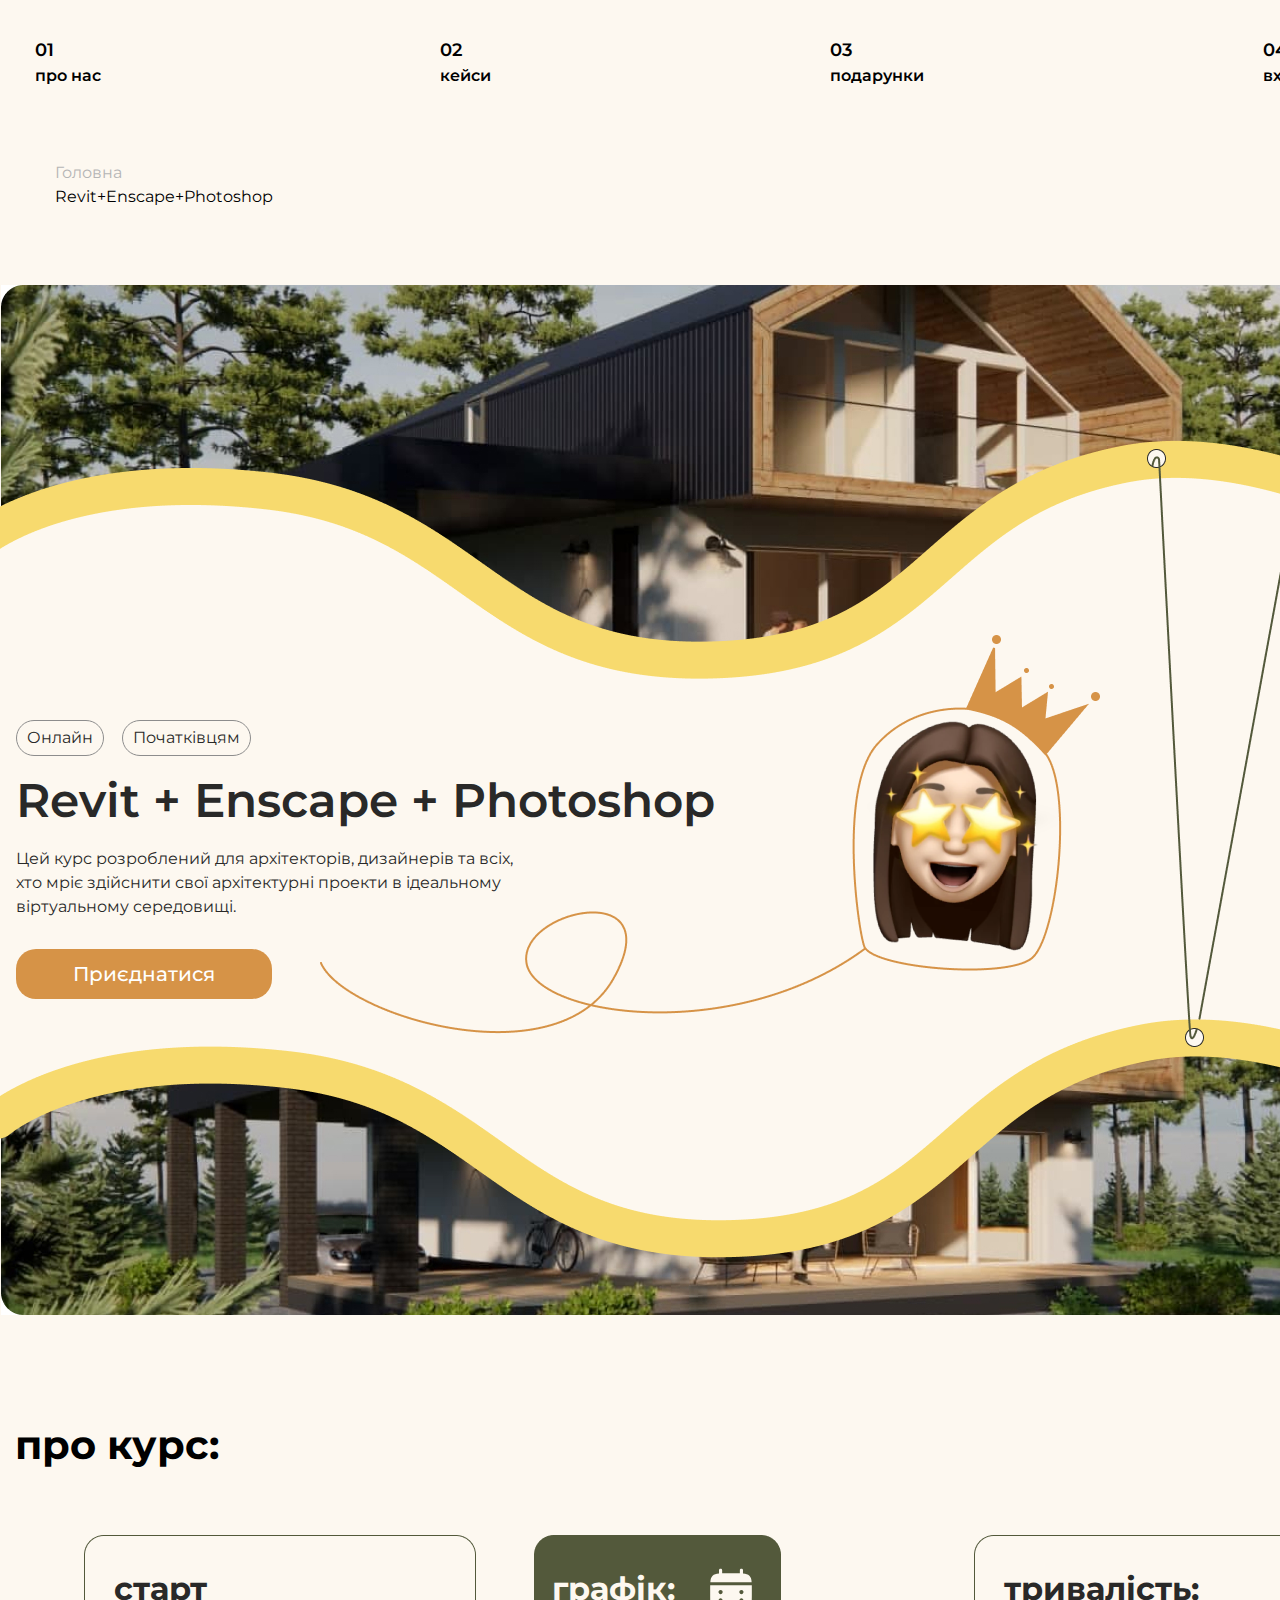
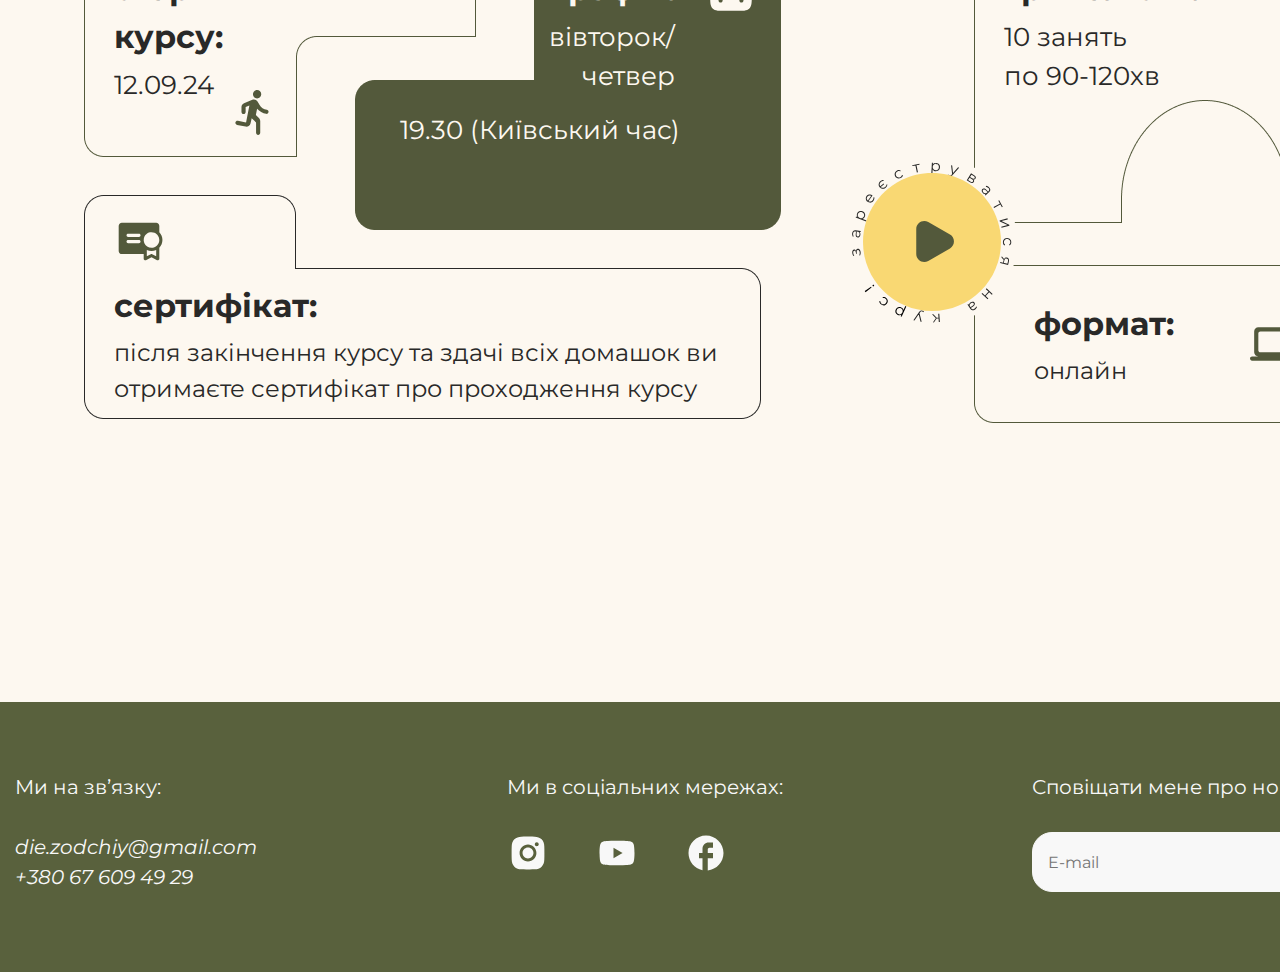
==== rep.html @ 43f8e80e "rep-about done" ====
<!DOCTYPE html>
<html lang="en">
  <head>
    <meta charset="UTF-8" />
    <meta name="viewport" content="width=device-width, initial-scale=1.0" />
    <title>Revit+Enscape+Photoshopitle</title>
    <link
      href="https://cdn.jsdelivr.net/npm/bootstrap@5.3.2/dist/css/bootstrap.min.css"
      rel="stylesheet"
      integrity="sha384-T3c6CoIi6uLrA9TneNEoa7RxnatzjcDSCmG1MXxSR1GAsXEV/Dwwykc2MPK8M2HN"
      crossorigin="anonymous"
    />
    <link
      rel="stylesheet"
      href="https://cdnjs.cloudflare.com/ajax/libs/modern-normalize/2.0.0/modern-normalize.min.css"
    />
    <link
      href="https://fonts.googleapis.com/css2?family=Montserrat:wght@400;500;600;700&display=swap"
      rel="stylesheet"
    />
    <link rel="stylesheet" href="./css/main.min.css" />
  </head>
  <body>
    <header>
      <div class="container">
        <nav class="nav">
          <ul class="menu-list">
            <li class="menu-item">
              <p class="menu-text">01</p>
              <a class="menu-link" href="#">про нас</a>
            </li>
            <li class="menu-item">
              <p class="menu-text">02</p>
              <a class="menu-link" href="#">кейси</a>
            </li>
            <li class="menu-item">
              <p class="menu-text">03</p>
              <a class="menu-link" href="#">подарунки</a>
            </li>
            <li class="menu-item">
              <p class="menu-text">04</p>
              <div class="auth-wrap">
                <a class="auth-link" href="#">вхід</a>
                <div class="line"></div>
                <a class="auth-link" href="#">реєстрація</a>
              </div>
            </li>
          </ul>
        </nav>
      </div>
    </header>
    <main>
      <section class="rep-breadcrumb">
        <div class="container">
          <!-- <nav aria-label="breadcrumb">
          <ol class="breadcrumb">
            <li class="breadcrumb-item active" aria-current="page">Home</li>
          </ol>
        </nav> -->

          <nav aria-label="breadcrumb">
            <ol class="breadcrumb">
              <li class="breadcrumb-item">
                <a class="breadcrumb-link" href="index.html">Головна</a>
              </li>
              <li class="breadcrumb-item active" aria-current="page">
                Revit+Enscape+Photoshop
              </li>
            </ol>
          </nav>

          <!-- <nav aria-label="breadcrumb">
          <ol class="breadcrumb">
            <li class="breadcrumb-item"><a href="#">Home</a></li>
            <li class="breadcrumb-item"><a href="#">Library</a></li>
            <li class="breadcrumb-item active" aria-current="page">Data</li>
          </ol>
        </nav> -->
        </div>
      </section>
      <section class="rep-hero">
        <div class="container">
          <div class="rep-hero-forwhom">
            <p class="rep-forwhom-spec">Онлайн</p>
            <p class="rep-forwhom-spec">Початківцям</p>
          </div>
          <h1 class="rep-title">Revit + Enscape + Photoshop</h1>
          <p class="rep-course-desc">
            Цей курс розроблений для архітекторів, дизайнерів та всіх, хто мріє
            здійснити свої архітектурні проекти в ідеальному віртуальному
            середовищі.
          </p>
          <a href="rep.html" class="rep-course-link">Приєднатися</a>
        </div>
      </section>
      <section class="rep-about">
        <div class="container rep-position">
          <h2 class="rep-about-title">про курс:</h2>
          <ul class="course-desc-list">
            <li class="course-desc-item">
              <div class="start-item-wrap">
                <h3 class="desc-item-title">старт курсу:</h3>
                <time class="desc-item-time" datetime="2024-09-12T00:00"
                  >12.09.24</time
                >
              </div>
              <svg class="start-item-icon" width="50" height="50">
                <use xlink:href="./sprite/sprite-rep.svg#icon-runman"></use>
              </svg>
            </li>
            <li class="course-desc-item">
              <div class="schedule-item-wrap">
                <h3 class="schedule-item-title">графік:</h3>
                <p class="schedule-item-text">вівторок/<br />четвер</p>
                <time class="schedule-item-time" datetime="2024-09-12T19:00"
                  >19.30 (Київський час)</time
                >
              </div>
              <svg class="schedule-item-icon" width="50" height="50">
                <use xlink:href="./sprite/sprite-rep.svg#icon-calendar"></use>
              </svg>
            </li>
            <li class="course-desc-item">
              <div class="duration-item-wrap">
                <h3 class="desc-item-title">тривалість:</h3>
                <p class="duration-item-text">10 занять <br />по 90-120хв</p>
              </div>
              <svg class="duration-item-icon" width="50" height="50">
                <use
                  xlink:href="./sprite/sprite-rep.svg#icon-alarm-clock"
                ></use>
              </svg>
            </li>
            <li class="course-desc-item">
              <svg class="certificate-item-icon" width="50" height="50">
                <use
                  xlink:href="./sprite/sprite-rep.svg#icon-certificate"
                ></use>
              </svg>
              <h3 class="certificate-item-title">сертифікат:</h3>
              <p class="certificate-item-text">
                після закінчення курсу та здачі всіх домашок ви отримаєте
                сертифікат про проходження курсу
              </p>
            </li>
            <li class="course-desc-item">
              <div class="format-item-wrap">
                <h3 class="format-item-title">формат:</h3>
                <p class="format-item-text">онлайн</p>
              </div>

              <svg  class="format-item-icon" width="50" height="50">
                <use xlink:href="./sprite/sprite-rep.svg#icon-laptop"></use>
              </svg>
            </li>
          </ul>
          <a class='rep-btn' href="#">
            <svg width="215" height="215">
              <use
                xlink:href="./sprite/sprite-rep.svg#icon-registration-button"
              ></use>
            </svg>
          </a>
        </div>
      </section>
      <section></section>
      <section></section>
      <section></section>
      <section></section>
    </main>
    <footer class="footer">
      <div class="container footer-position">
        <div class="contacts">
          <h2 class="footer-text">Ми на звʼязку:</h2>
          <address>
            <ul class="contacts-list">
              <li class="contacts-item">
                <a class="contacts-link" href="mailto:die.zodchiy@gmail.com"
                  >die.zodchiy@gmail.com</a
                >
              </li>
              <li class="contacts-item">
                <a class="contacts-link" href="tel:+380676094929"
                  >+380 67 609 49 29</a
                >
              </li>
            </ul>
          </address>
        </div>
        <div class="socials">
          <h2 class="footer-text">Ми в соціальних мережах:</h2>
          <ul class="socials-list">
            <li class="socials-item">
              <a href="#" class="socials-link">
                <svg width="42" height="42">
                  <use
                    xlink:href="./sprite/symbol-defs-two.svg#icon-instagram"
                  ></use>
                </svg>
              </a>
            </li>
            <li class="socials-item">
              <a
                href="https://www.youtube.com/@die.zodchiy"
                class="socials-link"
                target="_blank"
              >
                <svg width="42" height="42">
                  <use
                    xlink:href="./sprite/symbol-defs-two.svg#icon-youtube"
                  ></use>
                </svg>
              </a>
            </li>
            <li>
              <a href="#" class="socials-link">
                <svg width="42" height="42">
                  <use
                    xlink:href="./sprite/symbol-defs-two.svg#icon-facebook"
                  ></use>
                </svg>
              </a>
            </li>
          </ul>
        </div>
        <div class="notifications">
          <h2 class="footer-text">Сповіщати мене про новини школи:</h2>
          <input
            class="notification-input"
            type="email"
            name=""
            value=""
            placeholder="E-mail"
          />
        </div>
      </div>
    </footer>
    <script
      src="https://cdn.jsdelivr.net/npm/bootstrap@5.3.2/dist/js/bootstrap.bundle.min.js"
      integrity="sha384-C6RzsynM9kWDrMNeT87bh95OGNyZPhcTNXj1NW7RuBCsyN/o0jlpcV8Qyq46cDfL"
      crossorigin="anonymous"
    ></script>
  </body>
</html>
---- css/main.min.css ----
.container{width:1440px;margin-left:auto;margin-right:auto;padding-left:15px;padding-right:15px}.hero-container{position:relative}*{box-sizing:border-box}h1,h2,h3,h4,h5,h6,p,ul{margin:0;padding:0}li{list-style:none}a{text-decoration:none}body{background-color:#fdf8f0}@font-face{font-family:"Avenir-Next-Condensed";font-style:normal;font-weight:400;font-display:swap;src:url("../../fonts/Avenir-Next-Condensed.ttf") format("ttf")}@font-face{font-family:"Avenir-Next-Condensed-Bold";font-style:normal;font-weight:700;font-display:swap;src:url("../../fonts/avenir-next-condensed-bold.ttf") format("ttf")}body{font-family:"Montserrat";font-style:normal;font-weight:600;line-height:1.5}.section-title{color:#292928;font-size:40px}section:not(:first-child){padding-bottom:100px}section:last-child{padding-bottom:145px}.hero-content .content-info .getToKnow-box .getToKnow-link,.hero-content .content-info .info-list .list-item{display:flex;align-items:center;justify-content:center}.nav{padding-top:30px}.nav .menu-list{display:flex;align-items:center;justify-content:space-between;width:100%}.nav .menu-list .menu-item{text-align:left;padding:7px 20px}.nav .menu-list .menu-item:hover{border-radius:20px;outline:3px solid #d69347;cursor:pointer}.nav .menu-list .menu-item .menu-text,.nav .menu-list .menu-item .menu-link{color:#000;font-size:18px;line-height:1.5}.nav .menu-list .menu-item .menu-link{font-size:16px}.nav .menu-list .menu-item .auth-wrap{display:flex;align-items:center;justify-content:center;justify-content:space-between}.nav .menu-list .menu-item .auth-wrap .auth-link{color:#000;font-size:16px;line-height:1.5}.nav .menu-list .menu-item .auth-wrap .line::before{content:"";display:block;width:3px;height:16px;margin-left:5px;margin-right:5px;background-color:#000}.numbers-hr{margin-top:50px;margin-left:15px;color:#292928;font-size:11px;font-weight:400;line-height:1.5}.line-hr{background-image:url("../../images/line-hr.png");background-repeat:no-repeat;background-size:cover;height:10px}.line-vr{position:absolute;top:-25px;right:65px;background-image:url("../../images/line-vr.png");background-position:center;background-repeat:no-repeat;background-size:contain;height:620px;width:10px}.line-vr-index{position:absolute;right:45px;top:560px;color:#292928;writing-mode:vertical-lr;font-size:11px;font-weight:400;line-height:1.5}.cursor-icon{position:absolute;right:26px;top:35px}.hero-content{margin-top:20px;margin-right:50px}.hero-content .content-info{display:flex;position:relative}.hero-content .content-info .heading{color:#53593b;font-size:250px;font-weight:700;line-height:.98;text-transform:uppercase}.hero-content .content-info .info-list{position:absolute;top:23px;left:491px}.hero-content .content-info .info-list .list-item{padding:7px 30px;border-radius:20px;border:1px solid #d69347;color:#292928;font-size:20px;line-height:1.5}.hero-content .content-info .info-list .list-item:first-child{width:110px}.hero-content .content-info .info-list .list-item:nth-child(2){width:145px}.hero-content .content-info .info-list .list-item:nth-child(3){width:170px}.hero-content .content-info .info-list .list-item:last-child{width:190px}.hero-content .content-info .info-list .list-item+.list-item{margin-top:10px}.hero-content .content-info .petals{right:489px;position:absolute}.hero-content .content-info .petals .petal-small{position:absolute;top:48px;left:12px}.hero-content .content-info .petals .petal-medium{position:absolute;top:18px;left:9px}.hero-content .content-info .petals .petal-large{position:absolute;top:-4px;left:32px}.hero-content .content-info .getToKnow-box{position:absolute;right:0}.hero-content .content-info .getToKnow-box .stain-medium{position:absolute;z-index:-1;top:22px;right:231px}.hero-content .content-info .getToKnow-box .girls{display:flex}.hero-content .content-info .getToKnow-box .girls .nadya-hero .nadya-hero-img{margin-left:auto}.hero-content .content-info .getToKnow-box .girls .nadya-hero .link-linkedin-nadya{position:absolute;left:85px;top:9px}.hero-content .content-info .getToKnow-box .girls .nadya-hero .link-linkedin-nadya:hover{transform:scale(1.5)}.hero-content .content-info .getToKnow-box .girls .sasha-hero .sasha-hero-img{margin-left:27px}.hero-content .content-info .getToKnow-box .girls .sasha-hero .link-linkedin-sasha{position:absolute;right:150px}.hero-content .content-info .getToKnow-box .girls .sasha-hero .link-linkedin-sasha:hover{transform:scale(1.5)}.hero-content .content-info .getToKnow-box .getToKnow-link{position:absolute;top:215px;right:145px;width:200px;height:60px;transform:rotate(9deg);padding:15px;border-radius:27px;background:#d69347;box-shadow:0px 5px 9px 0px rgba(0,0,0,.25);color:#fff;font-size:20px;line-height:1.5}.hero-content .content-info .getToKnow-box .getToKnow-link:hover{background-color:#fdf8f0;color:#292928;border:1px solid #d69347}.hero-content .content-info .stain-big{position:absolute;z-index:-1;top:25px;left:-40px}.hero-content .content-info .stain-small{position:absolute;z-index:-1;bottom:-25px;left:765px}.title-desc{width:487px;margin-top:25px;color:#292928;font-size:21px;font-weight:400;line-height:1.2}.courses{display:flex;margin-top:60px;padding:0 35px;-moz-column-gap:15px;column-gap:15px}.courses .course{flex-basis:calc((100% - 30px)/3)}.courses .course .course-img{height:350px;margin:0 auto;padding:77px 32px;border-radius:20px;border:1px solid #53593b;background-position:center;background-repeat:no-repeat}.courses .course .course-img.img1{position:relative;background-image:url("../../images/sasha-nadya.png")}.courses .course .course-img .star{position:absolute;top:30px;right:30px}.courses .course .course-img .star-title{position:absolute;top:-10px;right:-13px;z-index:1;color:#fff;font-size:17px;font-weight:500;line-height:1.3}.courses .course .course-img .star-big{position:absolute;top:-52px;right:-50px}.courses .course .course-img.img2{background-image:url("../../images/sasha-graduate.png")}.courses .course .course-img.img3{background-image:url("../../images/nadya-note.png")}.courses .course .course-decs-box{display:flex;margin-top:20px;height:100px}.courses .course .course-decs-box .course-title{flex:80%;color:#292928;font-size:32px;font-weight:500}.courses .course .course-decs-box .quota{flex:20%}.courses .course .course-forwhom{display:flex;margin-top:20px}.courses .course .course-forwhom .forwhom-spec{padding:5px;border-radius:20px;border:1px solid #8d8d8d;color:#292928;font-size:16px;font-weight:400}.courses .course .course-forwhom .forwhom-spec+.forwhom-spec{margin-left:10px}.courses .course .course-desc{margin-top:20px;color:#292928;font-size:16px;font-weight:400;text-align:justify}.courses .course .course-link{display:flex;justify-content:center;margin-top:20px;padding:5px;border-radius:20px;background-color:#d69347;color:#fff;font-size:24px;font-weight:500;line-height:1.5}.courses .course .dev{background-color:#c7c7c7}.courses button[data-bs-slide-to]{width:10px;height:10px;border-radius:50%;background-color:#292928}.courses .carousel-indicators{bottom:-65px;margin-bottom:0;-moz-column-gap:5px;column-gap:5px}.carousel-control-prev,.carousel-control-next{position:absolute;top:50%;width:27px;height:27px;border-radius:50%;background-color:#53593b}.carousel-control-prev-icon,.carousel-control-next-icon{width:15px;height:15px}.how-we-do .section-title{margin-bottom:60px;font-family:"Montserrat";font-weight:600;font-size:40px;line-height:1.5;color:#292928}.how-we-do .img-list{display:flex;justify-content:space-between}.how-we-do .img-list .img-item{position:relative;display:flex;width:49%}.how-we-do .img-list .img-item .nadya-item{width:366px;height:366px;background-repeat:no-repeat;background-position:center;background-size:250px;background-image:url("../../images/nadya-study.png")}.how-we-do .img-list .img-item .adv-list{display:flex;flex-direction:column;justify-content:space-around}.how-we-do .img-list .img-item .adv-list .adv-item{padding:10px 5px 10px 25px;border:1px solid #53593b;border-radius:20px;position:relative}.how-we-do .img-list .img-item .adv-list .adv-item.one{padding:15px 5px 15px 25px}.how-we-do .img-list .img-item .adv-list .adv-item .adv-item-icon{position:absolute;display:flex;align-items:center;justify-content:center;width:40px;height:40px;z-index:1;top:20%;left:-19px;border:1px solid #53593b;border-radius:50%;padding:5px;background-color:#fdf8f0}.how-we-do .img-list .img-item .adv-list .adv-item .adv-item-icon.icon-pos{top:15%}.how-we-do .img-list .img-item .sasha-item{width:366px;height:366px;background-repeat:no-repeat;background-position:25px 15px;background-size:290px;background-image:url("../../images/sasha-study.png")}.title-box{position:relative;margin-bottom:140px}.title-box .icon-news{position:absolute;top:27px;left:26px;width:45px;height:57px;background-image:url(../../images/icon-news.png),url(../../images/icon-news-three.png),url(../../images/icon-news-two.png);background-position:4px,21px,33px 45px;background-repeat:no-repeat;z-index:1}.title-box .icon-news-elips{position:absolute;top:65px;left:50px;display:flex;align-items:center;justify-content:center;width:158px;height:60px;background-color:#d69347;border-radius:27px;transform:rotate(6deg);font-weight:600;font-size:20px;line-height:1.5;color:#fff}.content-wrap{display:flex;-moz-column-gap:15px;column-gap:15px}.content-wrap .news-items .news-item{display:flex;width:435px}.content-wrap .news-items .news-item .item-img{width:270px;height:270px;background-repeat:no-repeat;background-size:cover}.content-wrap .news-items .news-item .nadya{background-image:url(../../images/nadya.png);background-position:-30px 0}.content-wrap .news-items .news-item .sasha{background-image:url(../../images/sasha-news.png);background-position:0 -20px}.content-wrap .news-items .news-item .item-text{width:197px;font-weight:400;font-size:16px;color:#292928}.content-wrap .news-items .news-item:not(:first-child){align-items:center}.content-wrap .news-videos{display:flex;align-items:center;flex-wrap:wrap;gap:30px}.content-wrap .news-videos .news-video{flex-basis:calc((100% - 30px)/2)}.content-wrap .news-videos .news-video .frame{border-radius:20px;overflow:hidden}.content-wrap .news-videos .news-video .news-video-title{font-weight:400;font-size:16px;line-height:1.5;color:#292928}.section-title{margin-bottom:60px}.accordion{--bs-accordion-bg: #fdf8f0;--bs-border-radius: 20px}.accordion-item .accordion-button{font-weight:500;font-size:24px;color:#292928}.comments{position:relative}.section-title{margin-bottom:70px;font-size:40px;color:#292928}.comments-content{display:flex}.comments-content .form{display:flex;flex-direction:column;width:468px}.comments-content .form .label{margin-bottom:18px;font-weight:400;font-size:19px;color:#292928}.comments-content .form .input,.comments-content .form .textarea{padding:15px;margin-bottom:35px;border:1.2px solid #53593b;border-radius:24px 24px 0 24px;height:61px;background-color:rgba(0,0,0,0)}.comments-content .form .textarea{height:174px;resize:none}.comments-content .form .comments-btn{border-radius:24px;padding:11px;border:none;height:59px;background-color:#d69347;font-weight:500;font-size:23px;color:#fff}.comments-content .comments-img{position:relative;width:700px;height:616px;background-image:url(../../images/comments-bg.png);background-repeat:no-repeat;background-size:contain;background-position-y:bottom}.comments-content .comments-img .comments-star,.comments-content .comments-img .comments-star-small,.comments-content .comments-img .comments-star-title{position:absolute}.comments-content .comments-img .comments-star{top:22px;right:100px}.comments-content .comments-img .comments-star-small{top:95px;right:100px}.comments-content .comments-img .comments-star-title{top:65px;right:130px;font-weight:500;font-size:14px;line-height:1.21;color:#fff}.comments-content .comments-img .comments-line-text{position:absolute;bottom:85px;right:150px;width:232px;font-size:20px;text-align:center;color:#292928}.footer{height:270px;padding-top:70px;padding-bottom:70px;background-color:#59613d}.footer .footer-text{margin-bottom:30px;font-weight:400;font-size:20px;line-height:1.5;color:#f8f8f8}.footer .footer-position{display:flex;justify-content:space-between}.footer .footer-position .contacts .contacts-list{row-gap:10px}.footer .footer-position .contacts .contacts-list .contacts-item .contacts-link{font-weight:400;font-size:20px;line-height:1.5;color:#f8f8f8}.footer .footer-position .socials .socials-list{width:220px;display:flex;justify-content:space-between;align-items:center}.footer .footer-position .notifications .notification-input{border:1px solid #f8f8f8;border-radius:20px 20px 0 20px;padding:15px;width:393px;height:60px;background:#f8f8f8}.footer .footer-position .notifications .notification-input .notification-input::-moz-placeholder{font-weight:400;font-size:20px;line-height:1.5;color:#595959}.footer .footer-position .notifications .notification-input .notification-input::placeholder{font-weight:400;font-size:20px;line-height:1.5;color:#595959}.rep-breadcrumb{padding-top:50px;padding-bottom:60px}.rep-breadcrumb .breadcrumb{font-weight:400;font-size:16px}.rep-breadcrumb .breadcrumb-link{color:#b5b5b5}.rep-breadcrumb.active{color:#292928}.rep-hero{padding-top:435px;padding-bottom:320px;width:1442px;height:1030px;margin:0 auto;background-image:url(../../../images/images-rep/rep-sasha.png),url(../../../images/images-rep/rep-hero-bg2.png),url(../../../images/images-rep/rep-hero-bg.jpg);background-repeat:no-repeat;background-position:320px 350px,0px 155px,center}.rep-hero .rep-hero-forwhom{display:flex;justify-content:space-between;width:235px;margin-bottom:10px}.rep-hero .rep-hero-forwhom .rep-forwhom-spec{padding:5px 10px;border-radius:20px;border:1px solid #8d8d8d;color:#292928;font-size:16px;font-weight:400;line-height:1.5}.rep-hero .rep-title{margin-bottom:10px;color:#292928;font-size:47px;font-weight:600;line-height:1.5}.rep-hero .rep-course-desc{width:510px;margin-bottom:30px;color:#292928;font-size:16px;font-weight:400}.rep-hero .rep-course-link{display:flex;justify-content:center;width:256px;padding:10px 55px;border-radius:20px;background-color:#d69347;color:#fff;font-size:20px;font-weight:500;line-height:1.5}.rep-about{padding-top:100px}.rep-about .rep-position{position:relative}.rep-about .rep-about-title{margin-bottom:60px;font-size:40px}.rep-about .course-desc-list{position:relative;display:flex;flex-wrap:wrap;padding:0 69px}.rep-about .desc-item-title{margin-bottom:5px;font-size:32px;color:#292928}.rep-about .course-desc-item:first-child{position:relative;width:392px;height:222px;background-image:url("../../../images/images-rep/rep-about-one.png")}.rep-about .course-desc-item:first-child .start-item-wrap{padding:30px 155px 90px 30px}.rep-about .course-desc-item:first-child .start-item-wrap .desc-item-time{font-weight:400;font-size:26px;color:#292928}.rep-about .course-desc-item:first-child .start-item-icon{position:absolute;bottom:20px;left:145px;fill:#53593b}.rep-about .course-desc-item:nth-child(2){position:absolute;left:340px;width:426px;height:295px;background-image:url("../../../images/images-rep/rep-about-two.png")}.rep-about .course-desc-item:nth-child(2) .schedule-item-wrap{width:320px;padding-top:30px;padding-left:45px;text-align:right}.rep-about .course-desc-item:nth-child(2) .schedule-item-wrap .schedule-item-title{font-size:32px;color:#fdf8f0;margin-bottom:5px}.rep-about .course-desc-item:nth-child(2) .schedule-item-wrap .schedule-item-text{font-size:26px;font-weight:400;color:#fdf8f0;margin-bottom:15px}.rep-about .course-desc-item:nth-child(2) .schedule-item-wrap .schedule-item-time{display:block;width:320px;font-size:26px;font-weight:400;color:#fdf8f0;text-align:start}.rep-about .course-desc-item:nth-child(2) .schedule-item-icon{position:absolute;top:30px;right:25px;fill:#fdf8f0}.rep-about .course-desc-item:nth-child(3){position:absolute;right:65px;width:386px;height:288px;display:flex;justify-content:space-between;padding:30px 30px 125px;background-image:url("../../../images/images-rep/rep-about-three.png")}.rep-about .course-desc-item:nth-child(3) .duration-item-text{font-size:26px;font-weight:400;color:#292928}.rep-about .course-desc-item:nth-child(3) .duration-item-icon{fill:#53593b}.rep-about .course-desc-item:nth-child(4){position:absolute;top:260px;width:677px;height:224px;padding-top:20px;padding-left:30px;background-image:url("../../../images/images-rep/rep-about-four.png")}.rep-about .course-desc-item:nth-child(4) .certificate-item-icon{margin-bottom:10px;fill:#53593b}.rep-about .course-desc-item:nth-child(4) .certificate-item-title{margin-bottom:5px;font-size:32px;color:#292928}.rep-about .course-desc-item:nth-child(4) .certificate-item-text{font-size:24px;font-weight:400;color:#292928}.rep-about .course-desc-item:last-child{position:absolute;right:65px;top:330px;width:386px;height:158px;padding:35px 60px;display:flex;align-items:center;justify-content:space-between;background-image:url("../../../images/images-rep/rep-about-five.png")}.rep-about .course-desc-item:last-child .format-item-wrap{width:140px}.rep-about .course-desc-item:last-child .format-item-title{margin-bottom:5px;font-size:32px;color:#292928}.rep-about .course-desc-item:last-child .format-item-text{font-size:24px;font-weight:400;color:#292928}.rep-about .course-desc-item:last-child .format-item-icon{fill:#53593b}.rep-about .rep-btn{position:absolute;right:401px;top:320px}/*# sourceMappingURL=main.min.css.map */
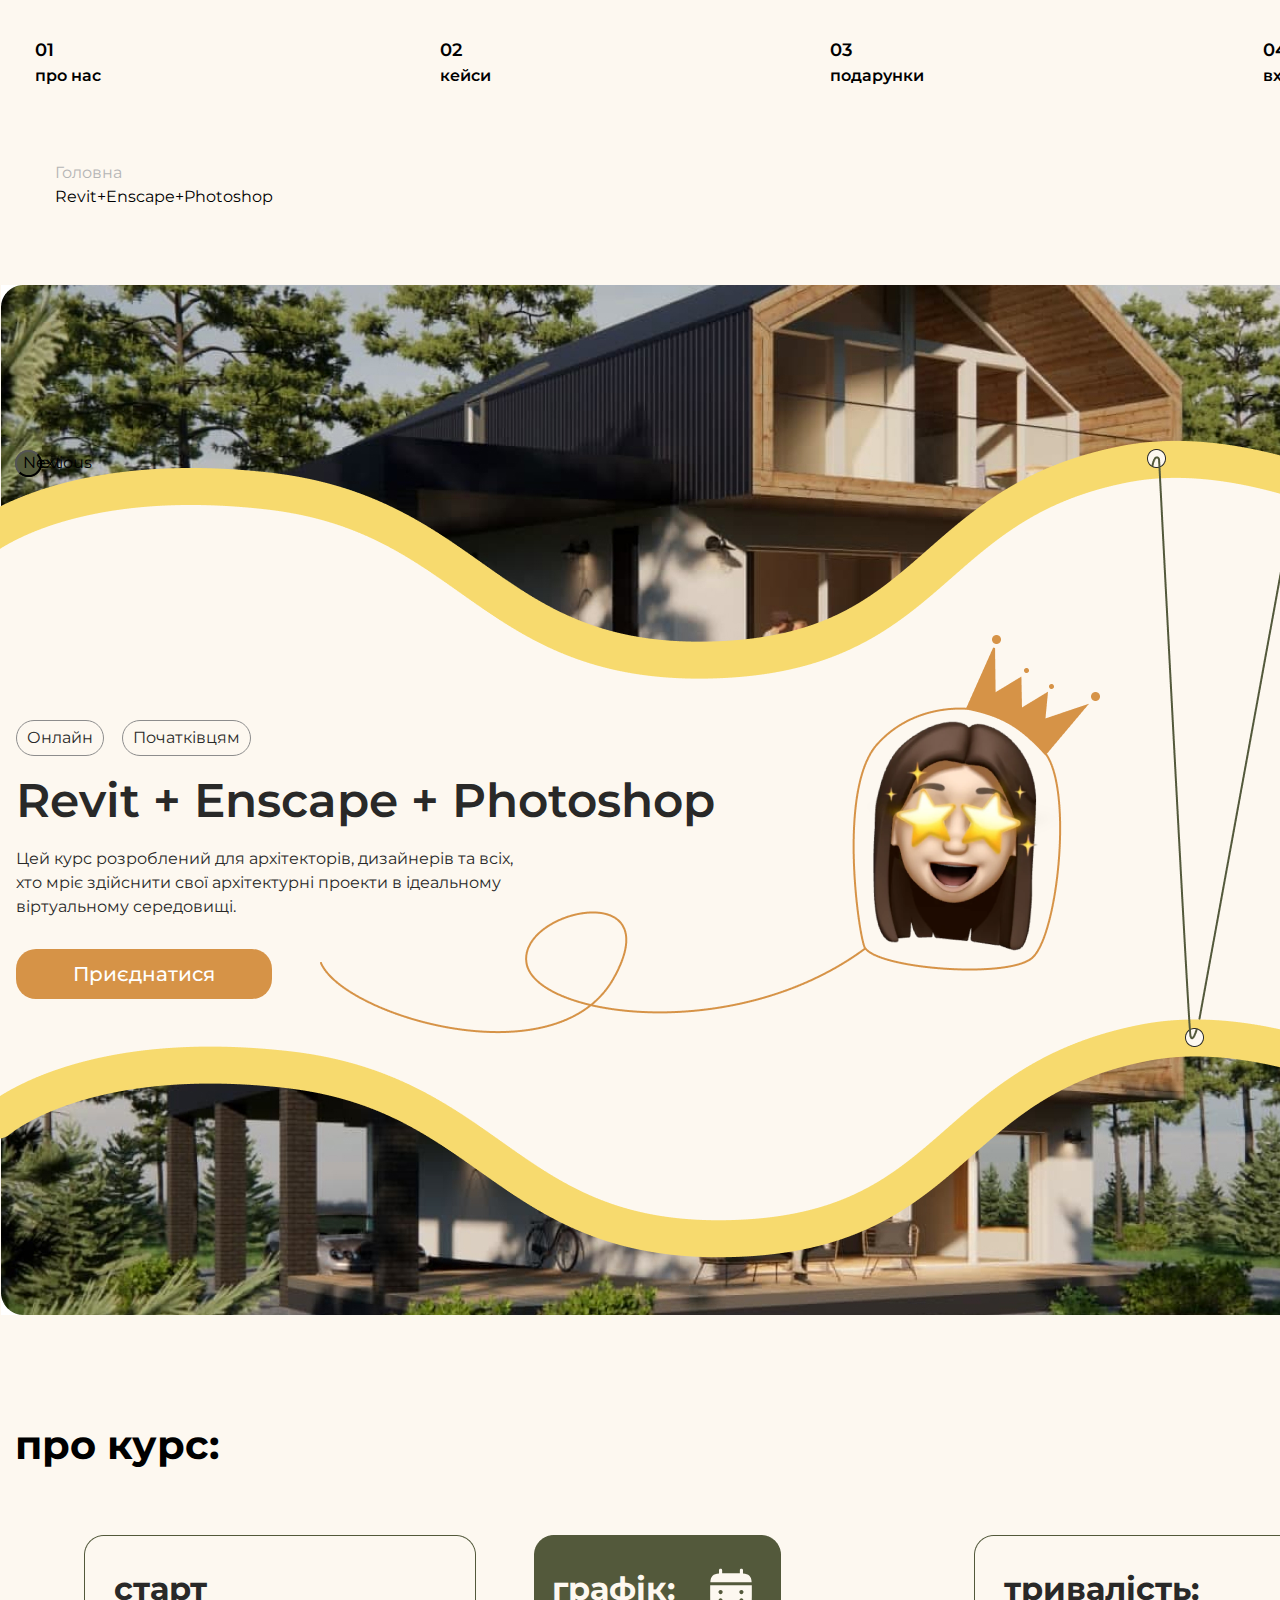
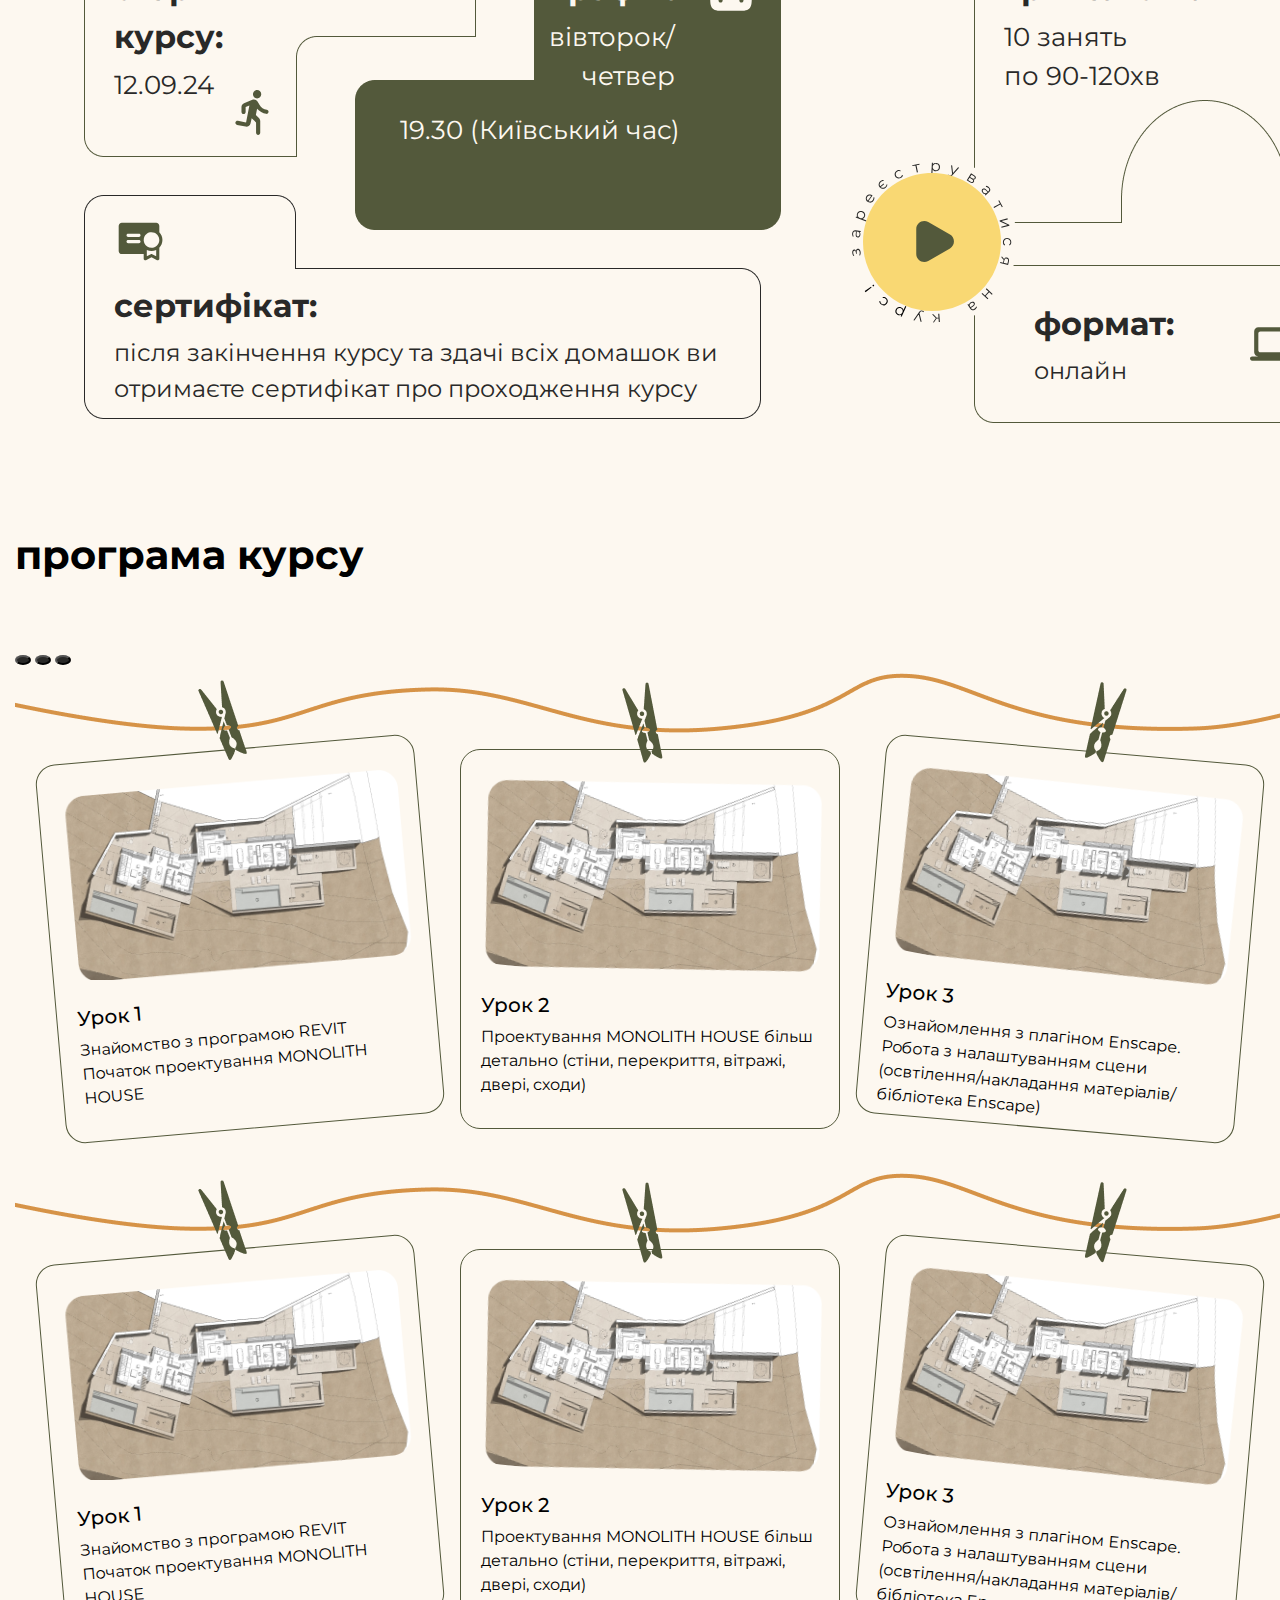
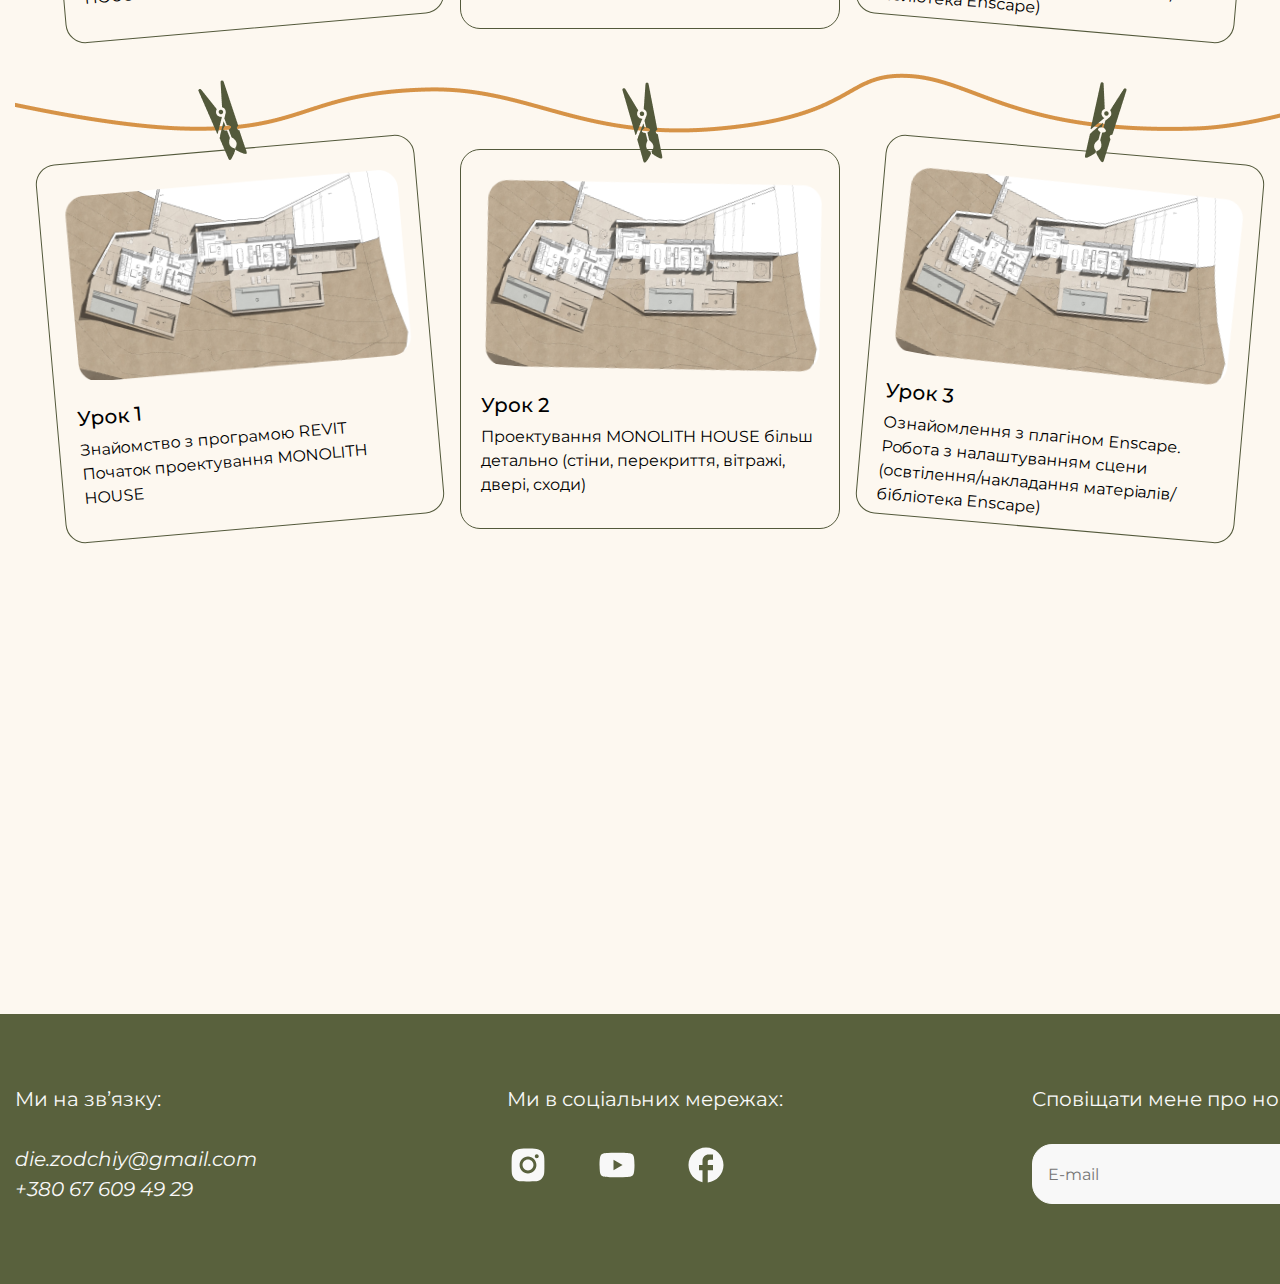
==== commit 561c825b: "rep-program done" ====
--- a/rep.html
+++ b/rep.html
@@ -95,7 +95,7 @@
       </section>
       <section class="rep-about">
         <div class="container rep-position">
-          <h2 class="rep-about-title">про курс:</h2>
+          <h2 class="sec-title">про курс:</h2>
           <ul class="course-desc-list">
             <li class="course-desc-item">
               <div class="start-item-wrap">
@@ -149,12 +149,12 @@
                 <p class="format-item-text">онлайн</p>
               </div>
 
-              <svg  class="format-item-icon" width="50" height="50">
+              <svg class="format-item-icon" width="50" height="50">
                 <use xlink:href="./sprite/sprite-rep.svg#icon-laptop"></use>
               </svg>
             </li>
           </ul>
-          <a class='rep-btn' href="#">
+          <a class="rep-btn" href="#">
             <svg width="215" height="215">
               <use
                 xlink:href="./sprite/sprite-rep.svg#icon-registration-button"
@@ -163,7 +163,157 @@
           </a>
         </div>
       </section>
-      <section></section>
+      <section class="rep-program">
+        <div class="container">
+          <h2 class="sec-title">програма курсу</h2>
+          <div id="carouselExampleCaptions" class="carousel slide">
+            <div class="carousel-indicators">
+              <button
+                type="button"
+                data-bs-target="#carouselExampleCaptions"
+                data-bs-slide-to="0"
+                class="active"
+                aria-current="true"
+                aria-label="Slide 1"
+              ></button>
+              <button
+                type="button"
+                data-bs-target="#carouselExampleCaptions"
+                data-bs-slide-to="1"
+                aria-label="Slide 2"
+              ></button>
+              <button
+                type="button"
+                data-bs-target="#carouselExampleCaptions"
+                data-bs-slide-to="2"
+                aria-label="Slide 3"
+              ></button>
+            </div>
+            <div class="carousel-inner">
+              <div class="carousel-item active">
+                <div class="prog-wrapper">
+                  <div class="prog-decoration"></div>
+                  <ul class="lessons">
+                    <li class="lesson lesson-one">
+                      <div class="lesson-img"></div>
+                      <h3 class="lesson-title">Урок 1</h3>
+                      <p class="lesson-desc">
+                        Знайомство з програмою REVIT Початок проектування
+                        MONOLITH HOUSE
+                      </p>
+                    </li>
+                    <li class="lesson lesson-two">
+                      <div class="lesson-img"></div>
+                      <h3 class="lesson-title">Урок 2</h3>
+                      <p class="lesson-desc">
+                        Проектування MONOLITH HOUSE більш детально (стіни,
+                        перекриття, вітражі, двері, сходи)
+                      </p>
+                    </li>
+                    <li class="lesson lesson-three">
+                      <div class="lesson-img"></div>
+                      <h3 class="lesson-title">Урок 3</h3>
+                      <p class="lesson-desc">
+                        Ознайомлення з плагіном Enscape. Робота з налаштуванням
+                        сцени (освтілення/накладання матеріалів/бібліотека
+                        Enscape)
+                      </p>
+                    </li>
+                  </ul>
+                </div>
+              </div>
+              <div class="carousel-item">
+                <div class="prog-wrapper">
+                  <div class="prog-decoration"></div>
+                  <ul class="lessons">
+                    <li class="lesson lesson-one">
+                      <div class="lesson-img"></div>
+                      <h3 class="lesson-title">Урок 1</h3>
+                      <p class="lesson-desc">
+                        Знайомство з програмою REVIT Початок проектування
+                        MONOLITH HOUSE
+                      </p>
+                    </li>
+                    <li class="lesson lesson-two">
+                      <div class="lesson-img"></div>
+                      <h3 class="lesson-title">Урок 2</h3>
+                      <p class="lesson-desc">
+                        Проектування MONOLITH HOUSE більш детально (стіни,
+                        перекриття, вітражі, двері, сходи)
+                      </p>
+                    </li>
+                    <li class="lesson lesson-three">
+                      <div class="lesson-img"></div>
+                      <h3 class="lesson-title">Урок 3</h3>
+                      <p class="lesson-desc">
+                        Ознайомлення з плагіном Enscape. Робота з налаштуванням
+                        сцени (освтілення/накладання матеріалів/бібліотека
+                        Enscape)
+                      </p>
+                    </li>
+                  </ul>
+                </div>
+              </div>
+              <div class="carousel-item">
+                <div class="prog-wrapper">
+                  <div class="prog-decoration"></div>
+                  <ul class="lessons">
+                    <li class="lesson lesson-one">
+                      <div class="lesson-img"></div>
+                      <h3 class="lesson-title">Урок 1</h3>
+                      <p class="lesson-desc">
+                        Знайомство з програмою REVIT Початок проектування
+                        MONOLITH HOUSE
+                      </p>
+                    </li>
+                    <li class="lesson lesson-two">
+                      <div class="lesson-img"></div>
+                      <h3 class="lesson-title">Урок 2</h3>
+                      <p class="lesson-desc">
+                        Проектування MONOLITH HOUSE більш детально (стіни,
+                        перекриття, вітражі, двері, сходи)
+                      </p>
+                    </li>
+                    <li class="lesson lesson-three">
+                      <div class="lesson-img"></div>
+                      <h3 class="lesson-title">Урок 3</h3>
+                      <p class="lesson-desc">
+                        Ознайомлення з плагіном Enscape. Робота з налаштуванням
+                        сцени (освтілення/накладання матеріалів/бібліотека
+                        Enscape)
+                      </p>
+                    </li>
+                  </ul>
+                </div>
+              </div>
+            </div>
+            <button
+              class="carousel-control-prev"
+              type="button"
+              data-bs-target="#carouselExampleCaptions"
+              data-bs-slide="prev"
+            >
+              <span
+                class="carousel-control-prev-icon"
+                aria-hidden="true"
+              ></span>
+              <span class="visually-hidden">Previous</span>
+            </button>
+            <button
+              class="carousel-control-next"
+              type="button"
+              data-bs-target="#carouselExampleCaptions"
+              data-bs-slide="next"
+            >
+              <span
+                class="carousel-control-next-icon"
+                aria-hidden="true"
+              ></span>
+              <span class="visually-hidden">Next</span>
+            </button>
+          </div>
+        </div>
+      </section>
       <section></section>
       <section></section>
       <section></section>
--- a/css/main.min.css
+++ b/css/main.min.css
@@ -1 +1 @@
-.container{width:1440px;margin-left:auto;margin-right:auto;padding-left:15px;padding-right:15px}.hero-container{position:relative}*{box-sizing:border-box}h1,h2,h3,h4,h5,h6,p,ul{margin:0;padding:0}li{list-style:none}a{text-decoration:none}body{background-color:#fdf8f0}@font-face{font-family:"Avenir-Next-Condensed";font-style:normal;font-weight:400;font-display:swap;src:url("../../fonts/Avenir-Next-Condensed.ttf") format("ttf")}@font-face{font-family:"Avenir-Next-Condensed-Bold";font-style:normal;font-weight:700;font-display:swap;src:url("../../fonts/avenir-next-condensed-bold.ttf") format("ttf")}body{font-family:"Montserrat";font-style:normal;font-weight:600;line-height:1.5}.section-title{color:#292928;font-size:40px}section:not(:first-child){padding-bottom:100px}section:last-child{padding-bottom:145px}.hero-content .content-info .getToKnow-box .getToKnow-link,.hero-content .content-info .info-list .list-item{display:flex;align-items:center;justify-content:center}.nav{padding-top:30px}.nav .menu-list{display:flex;align-items:center;justify-content:space-between;width:100%}.nav .menu-list .menu-item{text-align:left;padding:7px 20px}.nav .menu-list .menu-item:hover{border-radius:20px;outline:3px solid #d69347;cursor:pointer}.nav .menu-list .menu-item .menu-text,.nav .menu-list .menu-item .menu-link{color:#000;font-size:18px;line-height:1.5}.nav .menu-list .menu-item .menu-link{font-size:16px}.nav .menu-list .menu-item .auth-wrap{display:flex;align-items:center;justify-content:center;justify-content:space-between}.nav .menu-list .menu-item .auth-wrap .auth-link{color:#000;font-size:16px;line-height:1.5}.nav .menu-list .menu-item .auth-wrap .line::before{content:"";display:block;width:3px;height:16px;margin-left:5px;margin-right:5px;background-color:#000}.numbers-hr{margin-top:50px;margin-left:15px;color:#292928;font-size:11px;font-weight:400;line-height:1.5}.line-hr{background-image:url("../../images/line-hr.png");background-repeat:no-repeat;background-size:cover;height:10px}.line-vr{position:absolute;top:-25px;right:65px;background-image:url("../../images/line-vr.png");background-position:center;background-repeat:no-repeat;background-size:contain;height:620px;width:10px}.line-vr-index{position:absolute;right:45px;top:560px;color:#292928;writing-mode:vertical-lr;font-size:11px;font-weight:400;line-height:1.5}.cursor-icon{position:absolute;right:26px;top:35px}.hero-content{margin-top:20px;margin-right:50px}.hero-content .content-info{display:flex;position:relative}.hero-content .content-info .heading{color:#53593b;font-size:250px;font-weight:700;line-height:.98;text-transform:uppercase}.hero-content .content-info .info-list{position:absolute;top:23px;left:491px}.hero-content .content-info .info-list .list-item{padding:7px 30px;border-radius:20px;border:1px solid #d69347;color:#292928;font-size:20px;line-height:1.5}.hero-content .content-info .info-list .list-item:first-child{width:110px}.hero-content .content-info .info-list .list-item:nth-child(2){width:145px}.hero-content .content-info .info-list .list-item:nth-child(3){width:170px}.hero-content .content-info .info-list .list-item:last-child{width:190px}.hero-content .content-info .info-list .list-item+.list-item{margin-top:10px}.hero-content .content-info .petals{right:489px;position:absolute}.hero-content .content-info .petals .petal-small{position:absolute;top:48px;left:12px}.hero-content .content-info .petals .petal-medium{position:absolute;top:18px;left:9px}.hero-content .content-info .petals .petal-large{position:absolute;top:-4px;left:32px}.hero-content .content-info .getToKnow-box{position:absolute;right:0}.hero-content .content-info .getToKnow-box .stain-medium{position:absolute;z-index:-1;top:22px;right:231px}.hero-content .content-info .getToKnow-box .girls{display:flex}.hero-content .content-info .getToKnow-box .girls .nadya-hero .nadya-hero-img{margin-left:auto}.hero-content .content-info .getToKnow-box .girls .nadya-hero .link-linkedin-nadya{position:absolute;left:85px;top:9px}.hero-content .content-info .getToKnow-box .girls .nadya-hero .link-linkedin-nadya:hover{transform:scale(1.5)}.hero-content .content-info .getToKnow-box .girls .sasha-hero .sasha-hero-img{margin-left:27px}.hero-content .content-info .getToKnow-box .girls .sasha-hero .link-linkedin-sasha{position:absolute;right:150px}.hero-content .content-info .getToKnow-box .girls .sasha-hero .link-linkedin-sasha:hover{transform:scale(1.5)}.hero-content .content-info .getToKnow-box .getToKnow-link{position:absolute;top:215px;right:145px;width:200px;height:60px;transform:rotate(9deg);padding:15px;border-radius:27px;background:#d69347;box-shadow:0px 5px 9px 0px rgba(0,0,0,.25);color:#fff;font-size:20px;line-height:1.5}.hero-content .content-info .getToKnow-box .getToKnow-link:hover{background-color:#fdf8f0;color:#292928;border:1px solid #d69347}.hero-content .content-info .stain-big{position:absolute;z-index:-1;top:25px;left:-40px}.hero-content .content-info .stain-small{position:absolute;z-index:-1;bottom:-25px;left:765px}.title-desc{width:487px;margin-top:25px;color:#292928;font-size:21px;font-weight:400;line-height:1.2}.courses{display:flex;margin-top:60px;padding:0 35px;-moz-column-gap:15px;column-gap:15px}.courses .course{flex-basis:calc((100% - 30px)/3)}.courses .course .course-img{height:350px;margin:0 auto;padding:77px 32px;border-radius:20px;border:1px solid #53593b;background-position:center;background-repeat:no-repeat}.courses .course .course-img.img1{position:relative;background-image:url("../../images/sasha-nadya.png")}.courses .course .course-img .star{position:absolute;top:30px;right:30px}.courses .course .course-img .star-title{position:absolute;top:-10px;right:-13px;z-index:1;color:#fff;font-size:17px;font-weight:500;line-height:1.3}.courses .course .course-img .star-big{position:absolute;top:-52px;right:-50px}.courses .course .course-img.img2{background-image:url("../../images/sasha-graduate.png")}.courses .course .course-img.img3{background-image:url("../../images/nadya-note.png")}.courses .course .course-decs-box{display:flex;margin-top:20px;height:100px}.courses .course .course-decs-box .course-title{flex:80%;color:#292928;font-size:32px;font-weight:500}.courses .course .course-decs-box .quota{flex:20%}.courses .course .course-forwhom{display:flex;margin-top:20px}.courses .course .course-forwhom .forwhom-spec{padding:5px;border-radius:20px;border:1px solid #8d8d8d;color:#292928;font-size:16px;font-weight:400}.courses .course .course-forwhom .forwhom-spec+.forwhom-spec{margin-left:10px}.courses .course .course-desc{margin-top:20px;color:#292928;font-size:16px;font-weight:400;text-align:justify}.courses .course .course-link{display:flex;justify-content:center;margin-top:20px;padding:5px;border-radius:20px;background-color:#d69347;color:#fff;font-size:24px;font-weight:500;line-height:1.5}.courses .course .dev{background-color:#c7c7c7}.courses button[data-bs-slide-to]{width:10px;height:10px;border-radius:50%;background-color:#292928}.courses .carousel-indicators{bottom:-65px;margin-bottom:0;-moz-column-gap:5px;column-gap:5px}.carousel-control-prev,.carousel-control-next{position:absolute;top:50%;width:27px;height:27px;border-radius:50%;background-color:#53593b}.carousel-control-prev-icon,.carousel-control-next-icon{width:15px;height:15px}.how-we-do .section-title{margin-bottom:60px;font-family:"Montserrat";font-weight:600;font-size:40px;line-height:1.5;color:#292928}.how-we-do .img-list{display:flex;justify-content:space-between}.how-we-do .img-list .img-item{position:relative;display:flex;width:49%}.how-we-do .img-list .img-item .nadya-item{width:366px;height:366px;background-repeat:no-repeat;background-position:center;background-size:250px;background-image:url("../../images/nadya-study.png")}.how-we-do .img-list .img-item .adv-list{display:flex;flex-direction:column;justify-content:space-around}.how-we-do .img-list .img-item .adv-list .adv-item{padding:10px 5px 10px 25px;border:1px solid #53593b;border-radius:20px;position:relative}.how-we-do .img-list .img-item .adv-list .adv-item.one{padding:15px 5px 15px 25px}.how-we-do .img-list .img-item .adv-list .adv-item .adv-item-icon{position:absolute;display:flex;align-items:center;justify-content:center;width:40px;height:40px;z-index:1;top:20%;left:-19px;border:1px solid #53593b;border-radius:50%;padding:5px;background-color:#fdf8f0}.how-we-do .img-list .img-item .adv-list .adv-item .adv-item-icon.icon-pos{top:15%}.how-we-do .img-list .img-item .sasha-item{width:366px;height:366px;background-repeat:no-repeat;background-position:25px 15px;background-size:290px;background-image:url("../../images/sasha-study.png")}.title-box{position:relative;margin-bottom:140px}.title-box .icon-news{position:absolute;top:27px;left:26px;width:45px;height:57px;background-image:url(../../images/icon-news.png),url(../../images/icon-news-three.png),url(../../images/icon-news-two.png);background-position:4px,21px,33px 45px;background-repeat:no-repeat;z-index:1}.title-box .icon-news-elips{position:absolute;top:65px;left:50px;display:flex;align-items:center;justify-content:center;width:158px;height:60px;background-color:#d69347;border-radius:27px;transform:rotate(6deg);font-weight:600;font-size:20px;line-height:1.5;color:#fff}.content-wrap{display:flex;-moz-column-gap:15px;column-gap:15px}.content-wrap .news-items .news-item{display:flex;width:435px}.content-wrap .news-items .news-item .item-img{width:270px;height:270px;background-repeat:no-repeat;background-size:cover}.content-wrap .news-items .news-item .nadya{background-image:url(../../images/nadya.png);background-position:-30px 0}.content-wrap .news-items .news-item .sasha{background-image:url(../../images/sasha-news.png);background-position:0 -20px}.content-wrap .news-items .news-item .item-text{width:197px;font-weight:400;font-size:16px;color:#292928}.content-wrap .news-items .news-item:not(:first-child){align-items:center}.content-wrap .news-videos{display:flex;align-items:center;flex-wrap:wrap;gap:30px}.content-wrap .news-videos .news-video{flex-basis:calc((100% - 30px)/2)}.content-wrap .news-videos .news-video .frame{border-radius:20px;overflow:hidden}.content-wrap .news-videos .news-video .news-video-title{font-weight:400;font-size:16px;line-height:1.5;color:#292928}.section-title{margin-bottom:60px}.accordion{--bs-accordion-bg: #fdf8f0;--bs-border-radius: 20px}.accordion-item .accordion-button{font-weight:500;font-size:24px;color:#292928}.comments{position:relative}.section-title{margin-bottom:70px;font-size:40px;color:#292928}.comments-content{display:flex}.comments-content .form{display:flex;flex-direction:column;width:468px}.comments-content .form .label{margin-bottom:18px;font-weight:400;font-size:19px;color:#292928}.comments-content .form .input,.comments-content .form .textarea{padding:15px;margin-bottom:35px;border:1.2px solid #53593b;border-radius:24px 24px 0 24px;height:61px;background-color:rgba(0,0,0,0)}.comments-content .form .textarea{height:174px;resize:none}.comments-content .form .comments-btn{border-radius:24px;padding:11px;border:none;height:59px;background-color:#d69347;font-weight:500;font-size:23px;color:#fff}.comments-content .comments-img{position:relative;width:700px;height:616px;background-image:url(../../images/comments-bg.png);background-repeat:no-repeat;background-size:contain;background-position-y:bottom}.comments-content .comments-img .comments-star,.comments-content .comments-img .comments-star-small,.comments-content .comments-img .comments-star-title{position:absolute}.comments-content .comments-img .comments-star{top:22px;right:100px}.comments-content .comments-img .comments-star-small{top:95px;right:100px}.comments-content .comments-img .comments-star-title{top:65px;right:130px;font-weight:500;font-size:14px;line-height:1.21;color:#fff}.comments-content .comments-img .comments-line-text{position:absolute;bottom:85px;right:150px;width:232px;font-size:20px;text-align:center;color:#292928}.footer{height:270px;padding-top:70px;padding-bottom:70px;background-color:#59613d}.footer .footer-text{margin-bottom:30px;font-weight:400;font-size:20px;line-height:1.5;color:#f8f8f8}.footer .footer-position{display:flex;justify-content:space-between}.footer .footer-position .contacts .contacts-list{row-gap:10px}.footer .footer-position .contacts .contacts-list .contacts-item .contacts-link{font-weight:400;font-size:20px;line-height:1.5;color:#f8f8f8}.footer .footer-position .socials .socials-list{width:220px;display:flex;justify-content:space-between;align-items:center}.footer .footer-position .notifications .notification-input{border:1px solid #f8f8f8;border-radius:20px 20px 0 20px;padding:15px;width:393px;height:60px;background:#f8f8f8}.footer .footer-position .notifications .notification-input .notification-input::-moz-placeholder{font-weight:400;font-size:20px;line-height:1.5;color:#595959}.footer .footer-position .notifications .notification-input .notification-input::placeholder{font-weight:400;font-size:20px;line-height:1.5;color:#595959}.rep-breadcrumb{padding-top:50px;padding-bottom:60px}.rep-breadcrumb .breadcrumb{font-weight:400;font-size:16px}.rep-breadcrumb .breadcrumb-link{color:#b5b5b5}.rep-breadcrumb.active{color:#292928}.rep-hero{padding-top:435px;padding-bottom:320px;width:1442px;height:1030px;margin:0 auto;background-image:url(../../../images/images-rep/rep-sasha.png),url(../../../images/images-rep/rep-hero-bg2.png),url(../../../images/images-rep/rep-hero-bg.jpg);background-repeat:no-repeat;background-position:320px 350px,0px 155px,center}.rep-hero .rep-hero-forwhom{display:flex;justify-content:space-between;width:235px;margin-bottom:10px}.rep-hero .rep-hero-forwhom .rep-forwhom-spec{padding:5px 10px;border-radius:20px;border:1px solid #8d8d8d;color:#292928;font-size:16px;font-weight:400;line-height:1.5}.rep-hero .rep-title{margin-bottom:10px;color:#292928;font-size:47px;font-weight:600;line-height:1.5}.rep-hero .rep-course-desc{width:510px;margin-bottom:30px;color:#292928;font-size:16px;font-weight:400}.rep-hero .rep-course-link{display:flex;justify-content:center;width:256px;padding:10px 55px;border-radius:20px;background-color:#d69347;color:#fff;font-size:20px;font-weight:500;line-height:1.5}.rep-about{padding-top:100px}.rep-about .rep-position{position:relative}.rep-about .rep-about-title{margin-bottom:60px;font-size:40px}.rep-about .course-desc-list{position:relative;display:flex;flex-wrap:wrap;padding:0 69px}.rep-about .desc-item-title{margin-bottom:5px;font-size:32px;color:#292928}.rep-about .course-desc-item:first-child{position:relative;width:392px;height:222px;background-image:url("../../../images/images-rep/rep-about-one.png")}.rep-about .course-desc-item:first-child .start-item-wrap{padding:30px 155px 90px 30px}.rep-about .course-desc-item:first-child .start-item-wrap .desc-item-time{font-weight:400;font-size:26px;color:#292928}.rep-about .course-desc-item:first-child .start-item-icon{position:absolute;bottom:20px;left:145px;fill:#53593b}.rep-about .course-desc-item:nth-child(2){position:absolute;left:340px;width:426px;height:295px;background-image:url("../../../images/images-rep/rep-about-two.png")}.rep-about .course-desc-item:nth-child(2) .schedule-item-wrap{width:320px;padding-top:30px;padding-left:45px;text-align:right}.rep-about .course-desc-item:nth-child(2) .schedule-item-wrap .schedule-item-title{font-size:32px;color:#fdf8f0;margin-bottom:5px}.rep-about .course-desc-item:nth-child(2) .schedule-item-wrap .schedule-item-text{font-size:26px;font-weight:400;color:#fdf8f0;margin-bottom:15px}.rep-about .course-desc-item:nth-child(2) .schedule-item-wrap .schedule-item-time{display:block;width:320px;font-size:26px;font-weight:400;color:#fdf8f0;text-align:start}.rep-about .course-desc-item:nth-child(2) .schedule-item-icon{position:absolute;top:30px;right:25px;fill:#fdf8f0}.rep-about .course-desc-item:nth-child(3){position:absolute;right:65px;width:386px;height:288px;display:flex;justify-content:space-between;padding:30px 30px 125px;background-image:url("../../../images/images-rep/rep-about-three.png")}.rep-about .course-desc-item:nth-child(3) .duration-item-text{font-size:26px;font-weight:400;color:#292928}.rep-about .course-desc-item:nth-child(3) .duration-item-icon{fill:#53593b}.rep-about .course-desc-item:nth-child(4){position:absolute;top:260px;width:677px;height:224px;padding-top:20px;padding-left:30px;background-image:url("../../../images/images-rep/rep-about-four.png")}.rep-about .course-desc-item:nth-child(4) .certificate-item-icon{margin-bottom:10px;fill:#53593b}.rep-about .course-desc-item:nth-child(4) .certificate-item-title{margin-bottom:5px;font-size:32px;color:#292928}.rep-about .course-desc-item:nth-child(4) .certificate-item-text{font-size:24px;font-weight:400;color:#292928}.rep-about .course-desc-item:last-child{position:absolute;right:65px;top:330px;width:386px;height:158px;padding:35px 60px;display:flex;align-items:center;justify-content:space-between;background-image:url("../../../images/images-rep/rep-about-five.png")}.rep-about .course-desc-item:last-child .format-item-wrap{width:140px}.rep-about .course-desc-item:last-child .format-item-title{margin-bottom:5px;font-size:32px;color:#292928}.rep-about .course-desc-item:last-child .format-item-text{font-size:24px;font-weight:400;color:#292928}.rep-about .course-desc-item:last-child .format-item-icon{fill:#53593b}.rep-about .rep-btn{position:absolute;right:401px;top:320px}/*# sourceMappingURL=main.min.css.map */+.container{width:1440px;margin-left:auto;margin-right:auto;padding-left:15px;padding-right:15px}.hero-container{position:relative}*{box-sizing:border-box}h1,h2,h3,h4,h5,h6,p,ul{margin:0;padding:0}li{list-style:none}a{text-decoration:none}body{background-color:#fdf8f0}@font-face{font-family:"Avenir-Next-Condensed";font-style:normal;font-weight:400;font-display:swap;src:url("../../fonts/Avenir-Next-Condensed.ttf") format("ttf")}@font-face{font-family:"Avenir-Next-Condensed-Bold";font-style:normal;font-weight:700;font-display:swap;src:url("../../fonts/avenir-next-condensed-bold.ttf") format("ttf")}body{font-family:"Montserrat";font-style:normal;font-weight:600;line-height:1.5}.section-title{color:#292928;font-size:40px}section:not(:first-child){padding-bottom:100px}section:last-child{padding-bottom:145px}.hero-content .content-info .getToKnow-box .getToKnow-link,.hero-content .content-info .info-list .list-item{display:flex;align-items:center;justify-content:center}.nav{padding-top:30px}.nav .menu-list{display:flex;align-items:center;justify-content:space-between;width:100%}.nav .menu-list .menu-item{text-align:left;padding:7px 20px}.nav .menu-list .menu-item:hover{border-radius:20px;outline:3px solid #d69347;cursor:pointer}.nav .menu-list .menu-item .menu-text,.nav .menu-list .menu-item .menu-link{color:#000;font-size:18px;line-height:1.5}.nav .menu-list .menu-item .menu-link{font-size:16px}.nav .menu-list .menu-item .auth-wrap{display:flex;align-items:center;justify-content:center;justify-content:space-between}.nav .menu-list .menu-item .auth-wrap .auth-link{color:#000;font-size:16px;line-height:1.5}.nav .menu-list .menu-item .auth-wrap .line::before{content:"";display:block;width:3px;height:16px;margin-left:5px;margin-right:5px;background-color:#000}.numbers-hr{margin-top:50px;margin-left:15px;color:#292928;font-size:11px;font-weight:400;line-height:1.5}.line-hr{background-image:url("../../images/line-hr.png");background-repeat:no-repeat;background-size:cover;height:10px}.line-vr{position:absolute;top:-25px;right:65px;background-image:url("../../images/line-vr.png");background-position:center;background-repeat:no-repeat;background-size:contain;height:620px;width:10px}.line-vr-index{position:absolute;right:45px;top:560px;color:#292928;writing-mode:vertical-lr;font-size:11px;font-weight:400;line-height:1.5}.cursor-icon{position:absolute;right:26px;top:35px}.hero-content{margin-top:20px;margin-right:50px}.hero-content .content-info{display:flex;position:relative}.hero-content .content-info .heading{color:#53593b;font-size:250px;font-weight:700;line-height:.98;text-transform:uppercase}.hero-content .content-info .info-list{position:absolute;top:23px;left:491px}.hero-content .content-info .info-list .list-item{padding:7px 30px;border-radius:20px;border:1px solid #d69347;color:#292928;font-size:20px;line-height:1.5}.hero-content .content-info .info-list .list-item:first-child{width:110px}.hero-content .content-info .info-list .list-item:nth-child(2){width:145px}.hero-content .content-info .info-list .list-item:nth-child(3){width:170px}.hero-content .content-info .info-list .list-item:last-child{width:190px}.hero-content .content-info .info-list .list-item+.list-item{margin-top:10px}.hero-content .content-info .petals{right:489px;position:absolute}.hero-content .content-info .petals .petal-small{position:absolute;top:48px;left:12px}.hero-content .content-info .petals .petal-medium{position:absolute;top:18px;left:9px}.hero-content .content-info .petals .petal-large{position:absolute;top:-4px;left:32px}.hero-content .content-info .getToKnow-box{position:absolute;right:0}.hero-content .content-info .getToKnow-box .stain-medium{position:absolute;z-index:-1;top:22px;right:231px}.hero-content .content-info .getToKnow-box .girls{display:flex}.hero-content .content-info .getToKnow-box .girls .nadya-hero .nadya-hero-img{margin-left:auto}.hero-content .content-info .getToKnow-box .girls .nadya-hero .link-linkedin-nadya{position:absolute;left:85px;top:9px}.hero-content .content-info .getToKnow-box .girls .nadya-hero .link-linkedin-nadya:hover{transform:scale(1.5)}.hero-content .content-info .getToKnow-box .girls .sasha-hero .sasha-hero-img{margin-left:27px}.hero-content .content-info .getToKnow-box .girls .sasha-hero .link-linkedin-sasha{position:absolute;right:150px}.hero-content .content-info .getToKnow-box .girls .sasha-hero .link-linkedin-sasha:hover{transform:scale(1.5)}.hero-content .content-info .getToKnow-box .getToKnow-link{position:absolute;top:215px;right:145px;width:200px;height:60px;transform:rotate(9deg);padding:15px;border-radius:27px;background:#d69347;box-shadow:0px 5px 9px 0px rgba(0,0,0,.25);color:#fff;font-size:20px;line-height:1.5}.hero-content .content-info .getToKnow-box .getToKnow-link:hover{background-color:#fdf8f0;color:#292928;border:1px solid #d69347}.hero-content .content-info .stain-big{position:absolute;z-index:-1;top:25px;left:-40px}.hero-content .content-info .stain-small{position:absolute;z-index:-1;bottom:-25px;left:765px}.title-desc{width:487px;margin-top:25px;color:#292928;font-size:21px;font-weight:400;line-height:1.2}.courses{display:flex;margin-top:60px;padding:0 35px;-moz-column-gap:15px;column-gap:15px}.courses .course{flex-basis:calc((100% - 30px)/3)}.courses .course .course-img{height:350px;margin:0 auto;padding:77px 32px;border-radius:20px;border:1px solid #53593b;background-position:center;background-repeat:no-repeat}.courses .course .course-img.img1{position:relative;background-image:url("../../images/sasha-nadya.png")}.courses .course .course-img .star{position:absolute;top:30px;right:30px}.courses .course .course-img .star-title{position:absolute;top:-10px;right:-13px;z-index:1;color:#fff;font-size:17px;font-weight:500;line-height:1.3}.courses .course .course-img .star-big{position:absolute;top:-52px;right:-50px}.courses .course .course-img.img2{background-image:url("../../images/sasha-graduate.png")}.courses .course .course-img.img3{background-image:url("../../images/nadya-note.png")}.courses .course .course-decs-box{display:flex;margin-top:20px;height:100px}.courses .course .course-decs-box .course-title{flex:80%;color:#292928;font-size:32px;font-weight:500}.courses .course .course-decs-box .quota{flex:20%}.courses .course .course-forwhom{display:flex;margin-top:20px}.courses .course .course-forwhom .forwhom-spec{padding:5px;border-radius:20px;border:1px solid #8d8d8d;color:#292928;font-size:16px;font-weight:400}.courses .course .course-forwhom .forwhom-spec+.forwhom-spec{margin-left:10px}.courses .course .course-desc{margin-top:20px;color:#292928;font-size:16px;font-weight:400;text-align:justify}.courses .course .course-link{display:flex;justify-content:center;margin-top:20px;padding:5px;border-radius:20px;background-color:#d69347;color:#fff;font-size:24px;font-weight:500;line-height:1.5}.courses .course .dev{background-color:#c7c7c7}.courses button[data-bs-slide-to]{width:10px;height:10px;border-radius:50%;background-color:#292928}.courses .carousel-indicators{bottom:-65px;margin-bottom:0;-moz-column-gap:5px;column-gap:5px}.carousel-control-prev,.carousel-control-next{position:absolute;top:50%;width:27px;height:27px;border-radius:50%;background-color:#53593b}.carousel-control-prev-icon,.carousel-control-next-icon{width:15px;height:15px}.how-we-do .section-title{margin-bottom:60px;font-family:"Montserrat";font-weight:600;font-size:40px;line-height:1.5;color:#292928}.how-we-do .img-list{display:flex;justify-content:space-between}.how-we-do .img-list .img-item{position:relative;display:flex;width:49%}.how-we-do .img-list .img-item .nadya-item{width:366px;height:366px;background-repeat:no-repeat;background-position:center;background-size:250px;background-image:url("../../images/nadya-study.png")}.how-we-do .img-list .img-item .adv-list{display:flex;flex-direction:column;justify-content:space-around}.how-we-do .img-list .img-item .adv-list .adv-item{padding:10px 5px 10px 25px;border:1px solid #53593b;border-radius:20px;position:relative}.how-we-do .img-list .img-item .adv-list .adv-item.one{padding:15px 5px 15px 25px}.how-we-do .img-list .img-item .adv-list .adv-item .adv-item-icon{position:absolute;display:flex;align-items:center;justify-content:center;width:40px;height:40px;z-index:1;top:20%;left:-19px;border:1px solid #53593b;border-radius:50%;padding:5px;background-color:#fdf8f0}.how-we-do .img-list .img-item .adv-list .adv-item .adv-item-icon.icon-pos{top:15%}.how-we-do .img-list .img-item .sasha-item{width:366px;height:366px;background-repeat:no-repeat;background-position:25px 15px;background-size:290px;background-image:url("../../images/sasha-study.png")}.title-box{position:relative;margin-bottom:140px}.title-box .icon-news{position:absolute;top:27px;left:26px;width:45px;height:57px;background-image:url(../../images/icon-news.png),url(../../images/icon-news-three.png),url(../../images/icon-news-two.png);background-position:4px,21px,33px 45px;background-repeat:no-repeat;z-index:1}.title-box .icon-news-elips{position:absolute;top:65px;left:50px;display:flex;align-items:center;justify-content:center;width:158px;height:60px;background-color:#d69347;border-radius:27px;transform:rotate(6deg);font-weight:600;font-size:20px;line-height:1.5;color:#fff}.content-wrap{display:flex;-moz-column-gap:15px;column-gap:15px}.content-wrap .news-items .news-item{display:flex;width:435px}.content-wrap .news-items .news-item .item-img{width:270px;height:270px;background-repeat:no-repeat;background-size:cover}.content-wrap .news-items .news-item .nadya{background-image:url(../../images/nadya.png);background-position:-30px 0}.content-wrap .news-items .news-item .sasha{background-image:url(../../images/sasha-news.png);background-position:0 -20px}.content-wrap .news-items .news-item .item-text{width:197px;font-weight:400;font-size:16px;color:#292928}.content-wrap .news-items .news-item:not(:first-child){align-items:center}.content-wrap .news-videos{display:flex;align-items:center;flex-wrap:wrap;gap:30px}.content-wrap .news-videos .news-video{flex-basis:calc((100% - 30px)/2)}.content-wrap .news-videos .news-video .frame{border-radius:20px;overflow:hidden}.content-wrap .news-videos .news-video .news-video-title{font-weight:400;font-size:16px;line-height:1.5;color:#292928}.section-title{margin-bottom:60px}.accordion{--bs-accordion-bg: #fdf8f0;--bs-border-radius: 20px}.accordion-item .accordion-button{font-weight:500;font-size:24px;color:#292928}.comments{position:relative}.section-title{margin-bottom:70px;font-size:40px;color:#292928}.comments-content{display:flex}.comments-content .form{display:flex;flex-direction:column;width:468px}.comments-content .form .label{margin-bottom:18px;font-weight:400;font-size:19px;color:#292928}.comments-content .form .input,.comments-content .form .textarea{padding:15px;margin-bottom:35px;border:1.2px solid #53593b;border-radius:24px 24px 0 24px;height:61px;background-color:rgba(0,0,0,0)}.comments-content .form .textarea{height:174px;resize:none}.comments-content .form .comments-btn{border-radius:24px;padding:11px;border:none;height:59px;background-color:#d69347;font-weight:500;font-size:23px;color:#fff}.comments-content .comments-img{position:relative;width:700px;height:616px;background-image:url(../../images/comments-bg.png);background-repeat:no-repeat;background-size:contain;background-position-y:bottom}.comments-content .comments-img .comments-star,.comments-content .comments-img .comments-star-small,.comments-content .comments-img .comments-star-title{position:absolute}.comments-content .comments-img .comments-star{top:22px;right:100px}.comments-content .comments-img .comments-star-small{top:95px;right:100px}.comments-content .comments-img .comments-star-title{top:65px;right:130px;font-weight:500;font-size:14px;line-height:1.21;color:#fff}.comments-content .comments-img .comments-line-text{position:absolute;bottom:85px;right:150px;width:232px;font-size:20px;text-align:center;color:#292928}.footer{height:270px;padding-top:70px;padding-bottom:70px;background-color:#59613d}.footer .footer-text{margin-bottom:30px;font-weight:400;font-size:20px;line-height:1.5;color:#f8f8f8}.footer .footer-position{display:flex;justify-content:space-between}.footer .footer-position .contacts .contacts-list{row-gap:10px}.footer .footer-position .contacts .contacts-list .contacts-item .contacts-link{font-weight:400;font-size:20px;line-height:1.5;color:#f8f8f8}.footer .footer-position .socials .socials-list{width:220px;display:flex;justify-content:space-between;align-items:center}.footer .footer-position .notifications .notification-input{border:1px solid #f8f8f8;border-radius:20px 20px 0 20px;padding:15px;width:393px;height:60px;background:#f8f8f8}.footer .footer-position .notifications .notification-input .notification-input::-moz-placeholder{font-weight:400;font-size:20px;line-height:1.5;color:#595959}.footer .footer-position .notifications .notification-input .notification-input::placeholder{font-weight:400;font-size:20px;line-height:1.5;color:#595959}.rep-breadcrumb{padding-top:50px;padding-bottom:60px}.rep-breadcrumb .breadcrumb{font-weight:400;font-size:16px}.rep-breadcrumb .breadcrumb-link{color:#b5b5b5}.rep-breadcrumb.active{color:#292928}.rep-hero{padding-top:435px;padding-bottom:320px;width:1442px;height:1030px;margin:0 auto;background-image:url(../../../images/images-rep/rep-sasha.png),url(../../../images/images-rep/rep-hero-bg2.png),url(../../../images/images-rep/rep-hero-bg.jpg);background-repeat:no-repeat;background-position:320px 350px,0px 155px,center}.rep-hero .rep-hero-forwhom{display:flex;justify-content:space-between;width:235px;margin-bottom:10px}.rep-hero .rep-hero-forwhom .rep-forwhom-spec{padding:5px 10px;border-radius:20px;border:1px solid #8d8d8d;color:#292928;font-size:16px;font-weight:400;line-height:1.5}.rep-hero .rep-title{margin-bottom:10px;color:#292928;font-size:47px;font-weight:600;line-height:1.5}.rep-hero .rep-course-desc{width:510px;margin-bottom:30px;color:#292928;font-size:16px;font-weight:400}.rep-hero .rep-course-link{display:flex;justify-content:center;width:256px;padding:10px 55px;border-radius:20px;background-color:#d69347;color:#fff;font-size:20px;font-weight:500;line-height:1.5}.rep-about{padding-top:100px}.rep-about .rep-position{position:relative}.rep-about .course-desc-list{position:relative;display:flex;flex-wrap:wrap;height:490px;padding:0 69px}.rep-about .desc-item-title{margin-bottom:5px;font-size:32px;color:#292928}.rep-about .course-desc-item:first-child{position:relative;width:392px;height:222px;background-image:url("../../../images/images-rep/rep-about-one.png")}.rep-about .course-desc-item:first-child .start-item-wrap{padding:30px 155px 90px 30px}.rep-about .course-desc-item:first-child .start-item-wrap .desc-item-time{font-weight:400;font-size:26px;color:#292928}.rep-about .course-desc-item:first-child .start-item-icon{position:absolute;bottom:20px;left:145px;fill:#53593b}.rep-about .course-desc-item:nth-child(2){position:absolute;left:340px;width:426px;height:295px;background-image:url("../../../images/images-rep/rep-about-two.png")}.rep-about .course-desc-item:nth-child(2) .schedule-item-wrap{width:320px;padding-top:30px;padding-left:45px;text-align:right}.rep-about .course-desc-item:nth-child(2) .schedule-item-wrap .schedule-item-title{font-size:32px;color:#fdf8f0;margin-bottom:5px}.rep-about .course-desc-item:nth-child(2) .schedule-item-wrap .schedule-item-text{font-size:26px;font-weight:400;color:#fdf8f0;margin-bottom:15px}.rep-about .course-desc-item:nth-child(2) .schedule-item-wrap .schedule-item-time{display:block;width:320px;font-size:26px;font-weight:400;color:#fdf8f0;text-align:start}.rep-about .course-desc-item:nth-child(2) .schedule-item-icon{position:absolute;top:30px;right:25px;fill:#fdf8f0}.rep-about .course-desc-item:nth-child(3){position:absolute;right:65px;width:386px;height:288px;display:flex;justify-content:space-between;padding:30px 30px 125px;background-image:url("../../../images/images-rep/rep-about-three.png")}.rep-about .course-desc-item:nth-child(3) .duration-item-text{font-size:26px;font-weight:400;color:#292928}.rep-about .course-desc-item:nth-child(3) .duration-item-icon{fill:#53593b}.rep-about .course-desc-item:nth-child(4){position:absolute;top:260px;width:677px;height:224px;padding-top:20px;padding-left:30px;background-image:url("../../../images/images-rep/rep-about-four.png")}.rep-about .course-desc-item:nth-child(4) .certificate-item-icon{margin-bottom:10px;fill:#53593b}.rep-about .course-desc-item:nth-child(4) .certificate-item-title{margin-bottom:5px;font-size:32px;color:#292928}.rep-about .course-desc-item:nth-child(4) .certificate-item-text{font-size:24px;font-weight:400;color:#292928}.rep-about .course-desc-item:last-child{position:absolute;right:65px;top:330px;width:386px;height:158px;padding:35px 60px;display:flex;align-items:center;justify-content:space-between;background-image:url("../../../images/images-rep/rep-about-five.png")}.rep-about .course-desc-item:last-child .format-item-wrap{width:140px}.rep-about .course-desc-item:last-child .format-item-title{margin-bottom:5px;font-size:32px;color:#292928}.rep-about .course-desc-item:last-child .format-item-text{font-size:24px;font-weight:400;color:#292928}.rep-about .course-desc-item:last-child .format-item-icon{fill:#53593b}.rep-about .rep-btn{position:absolute;right:401px;top:320px}.sec-title{margin-bottom:60px;font-size:40px}.rep-program .carousel-indicators{bottom:-40px}.rep-program button[data-bs-slide-to]{width:10px;height:10px;border-radius:50%;background-color:#292928}.prog-wrapper{position:relative;height:500px}.prog-decoration{height:105px;background-image:url(../../../images/images-rep/rep-program.png);background-position:-85px;background-size:cover}.lessons{position:absolute;top:80px;display:flex;height:380px;padding:0 35px;-moz-column-gap:30px;column-gap:30px}.lessons .lesson{border:1px solid #53593b;border-radius:20px;padding:20px;width:380px;height:380px}.lessons .lesson.lesson-one{transform:rotate(-5deg)}.lessons .lesson.lesson-one .lesson-img{border-radius:20px;width:346px;height:210px;background-image:url(../../../images/images-rep/rep-lesson-bg.png);transform:rotate(5deg);background-size:cover}.lessons .lesson.lesson-one .lesson-title{margin-top:10px;font-weight:500;font-size:20px;color:#000}.lessons .lesson.lesson-one .lesson-desc{margin-top:5px;font-weight:400;font-size:16px;color:#000;text-align:left}.lessons .lesson.lesson-two .lesson-img{border-radius:20px;width:346px;height:210px;background-image:url(../../../images/images-rep/rep-lesson-bg.png);transform:rotate(6deg);background-size:cover}.lessons .lesson.lesson-two .lesson-title{margin-top:10px;font-weight:500;font-size:20px;color:#000}.lessons .lesson.lesson-two .lesson-desc{margin-top:5px;font-weight:400;font-size:16px;color:#000;text-align:left}.lessons .lesson.lesson-three{transform:rotate(5deg)}.lessons .lesson.lesson-three .lesson-img{border-radius:20px;width:346px;height:210px;background-image:url(../../../images/images-rep/rep-lesson-bg.png);transform:rotate(6deg);background-size:cover}.lessons .lesson.lesson-three .lesson-title{margin-top:10px;font-weight:500;font-size:20px;color:#000}.lessons .lesson.lesson-three .lesson-desc{margin-top:5px;font-weight:400;font-size:16px;color:#000;text-align:left}/*# sourceMappingURL=main.min.css.map */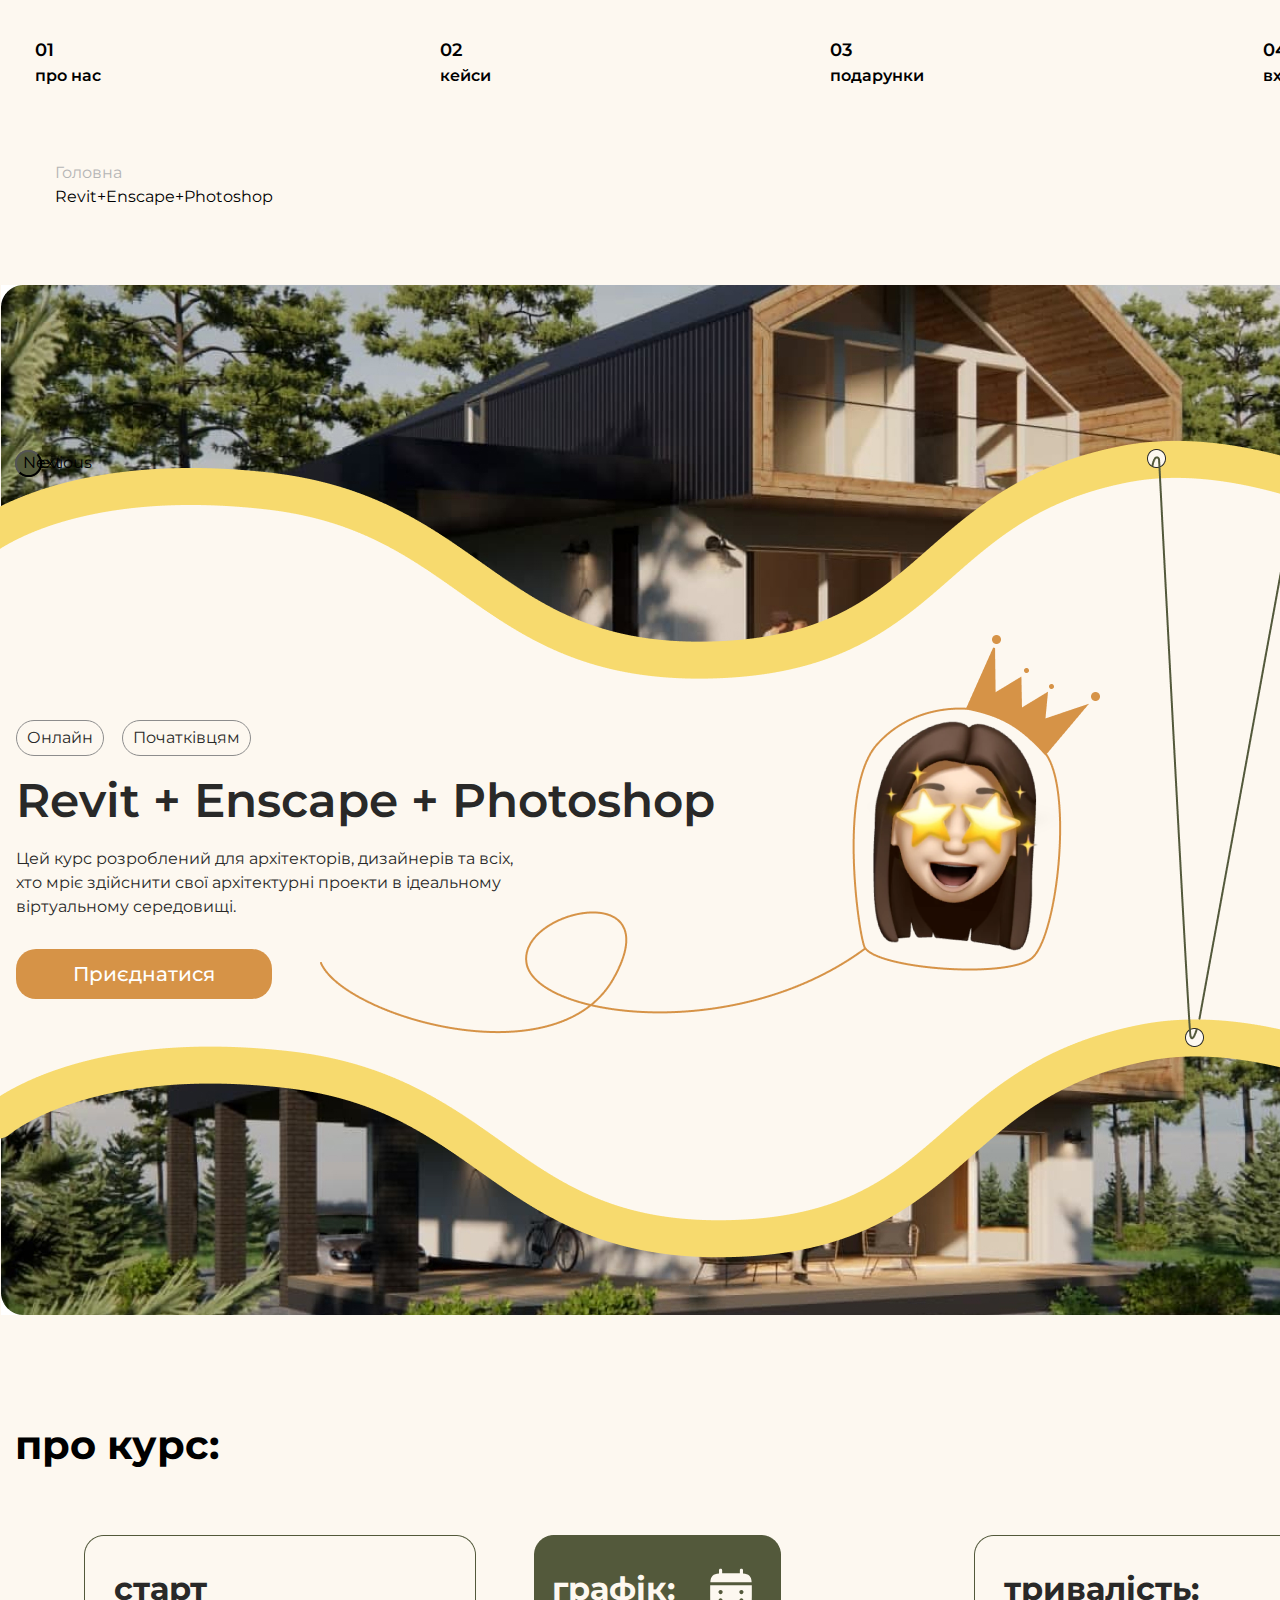
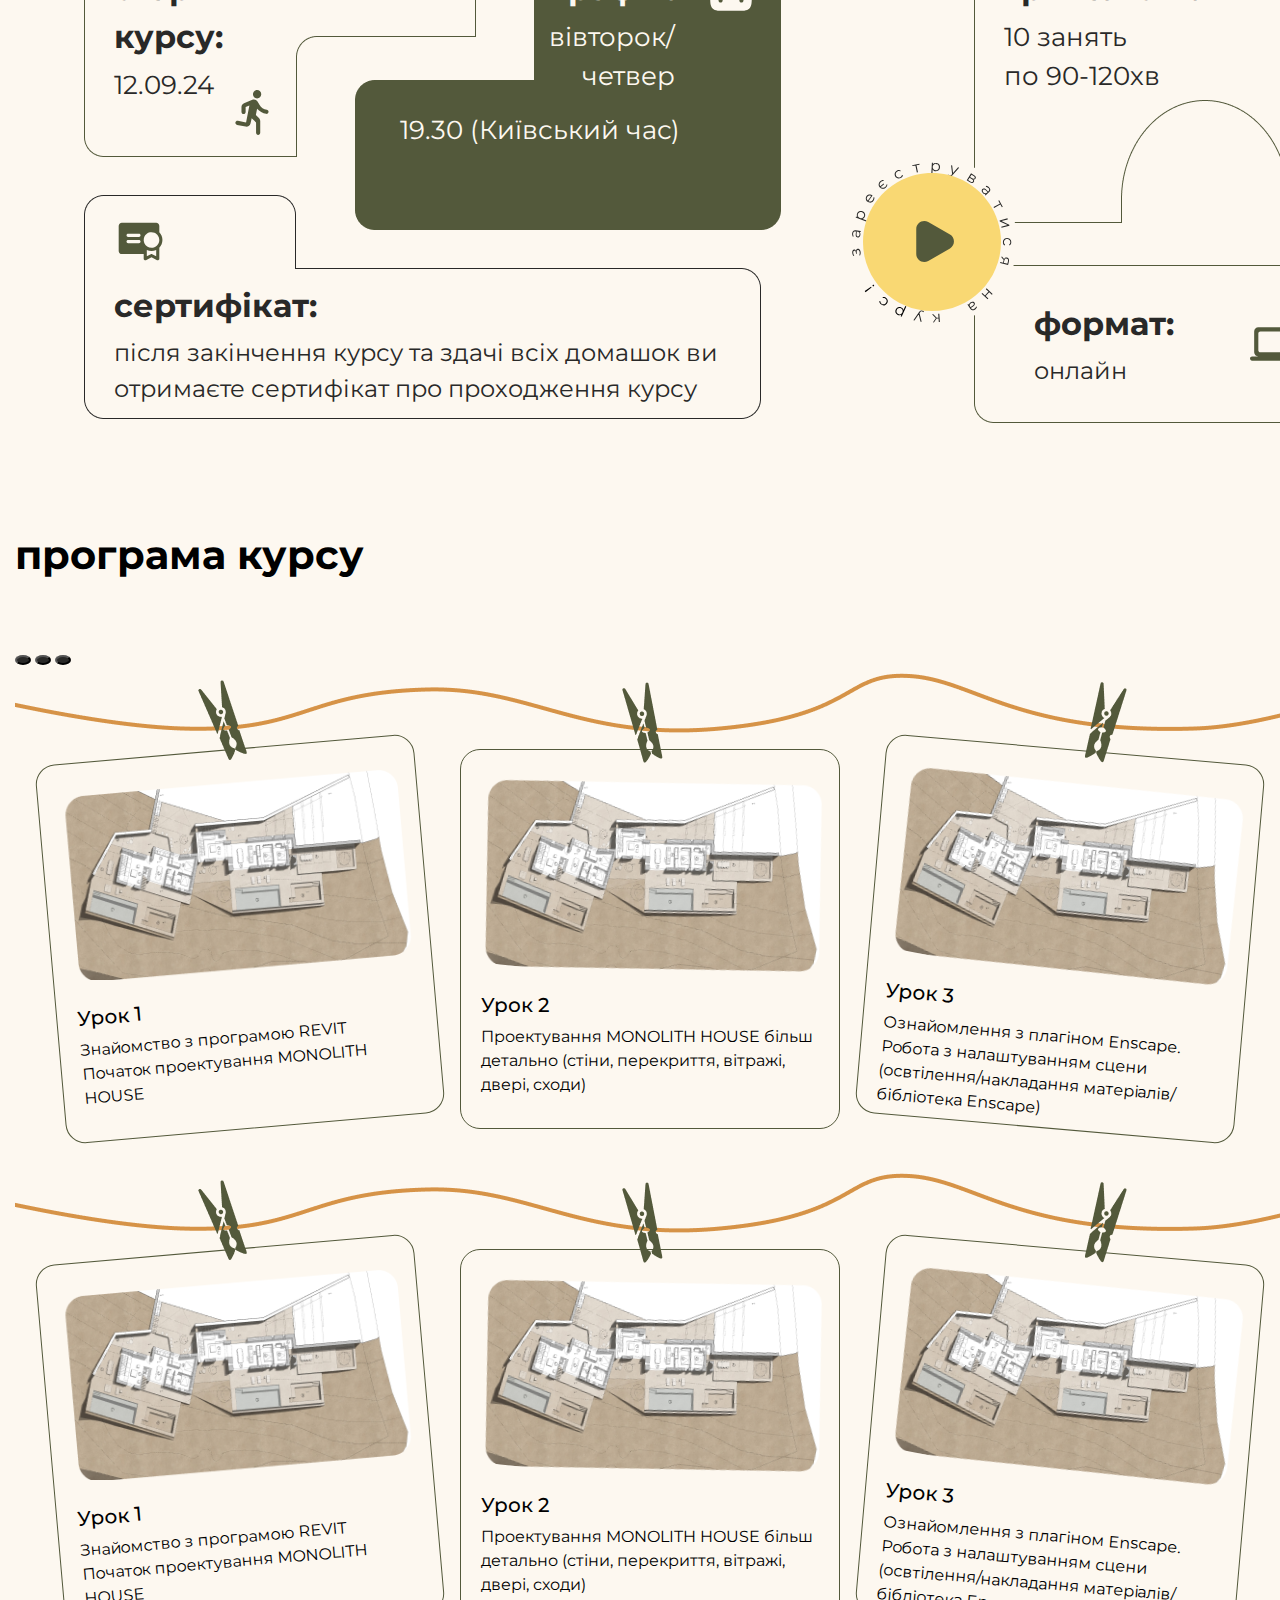
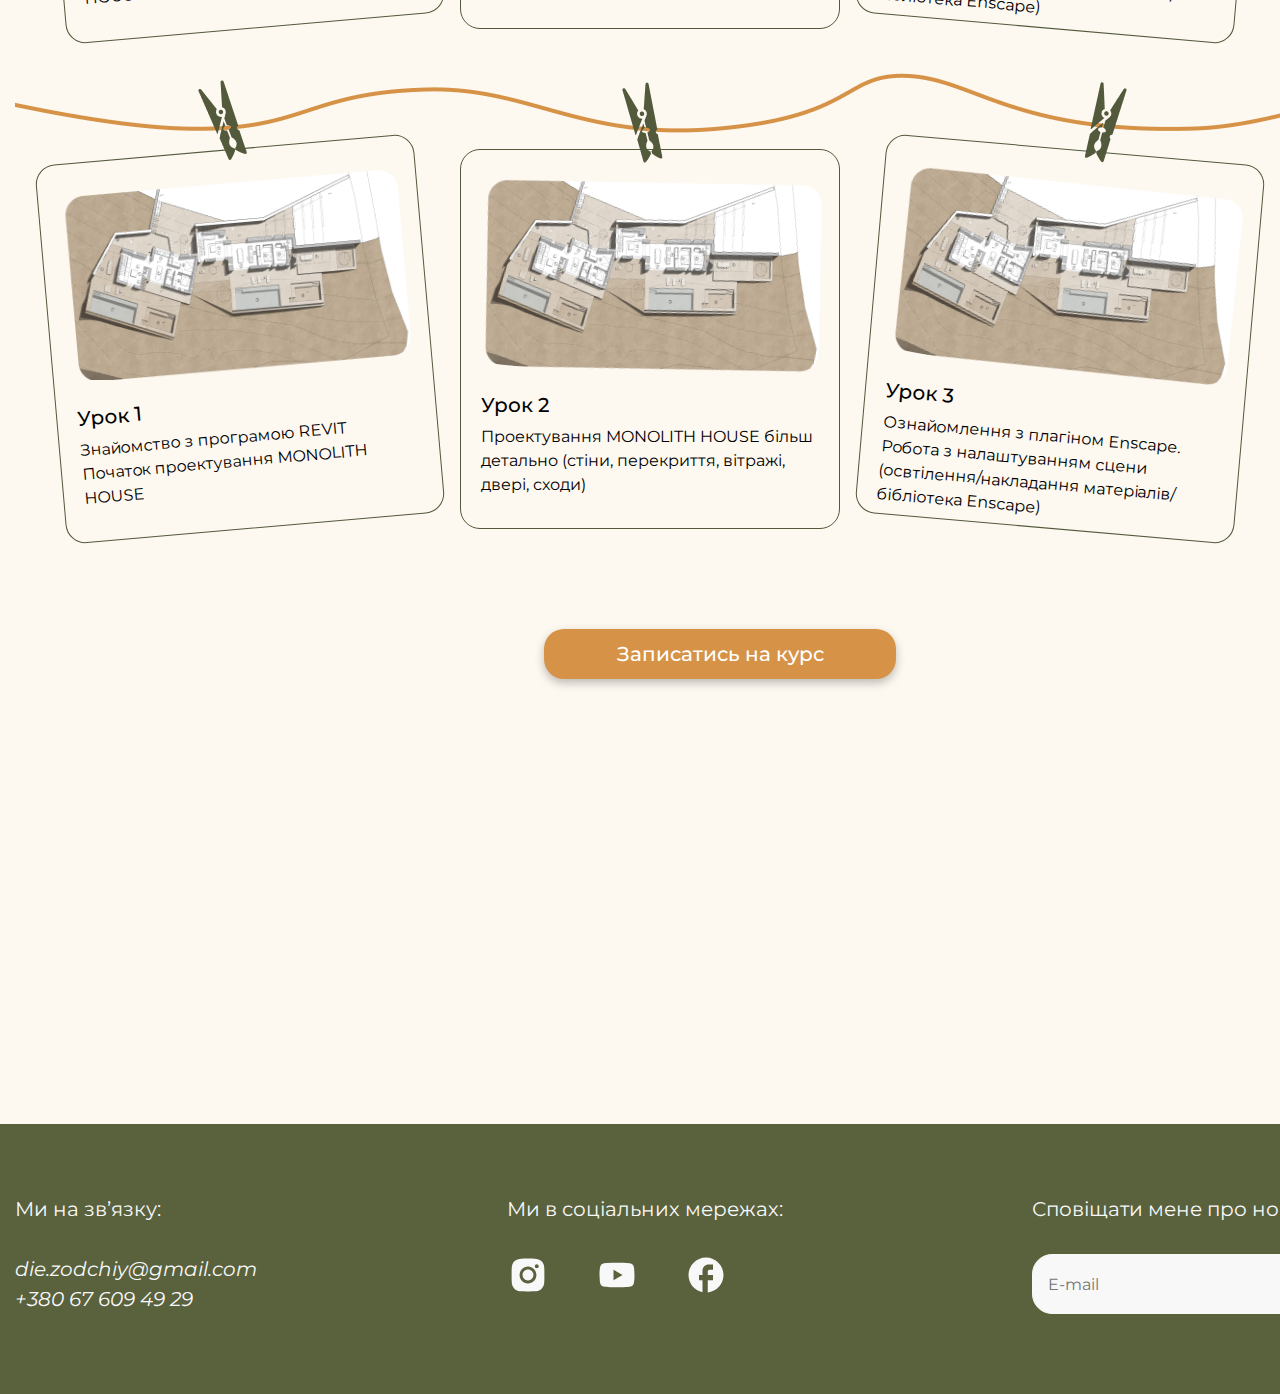
==== commit dabce1b2: "rep-program-btn added" ====
--- a/rep.html
+++ b/rep.html
@@ -312,6 +312,8 @@
               <span class="visually-hidden">Next</span>
             </button>
           </div>
+          <button type='button' class='rep-program-btn'
+          >Записатись на курс</button>
         </div>
       </section>
       <section></section>
--- a/css/main.min.css
+++ b/css/main.min.css
@@ -1 +1 @@
-.container{width:1440px;margin-left:auto;margin-right:auto;padding-left:15px;padding-right:15px}.hero-container{position:relative}*{box-sizing:border-box}h1,h2,h3,h4,h5,h6,p,ul{margin:0;padding:0}li{list-style:none}a{text-decoration:none}body{background-color:#fdf8f0}@font-face{font-family:"Avenir-Next-Condensed";font-style:normal;font-weight:400;font-display:swap;src:url("../../fonts/Avenir-Next-Condensed.ttf") format("ttf")}@font-face{font-family:"Avenir-Next-Condensed-Bold";font-style:normal;font-weight:700;font-display:swap;src:url("../../fonts/avenir-next-condensed-bold.ttf") format("ttf")}body{font-family:"Montserrat";font-style:normal;font-weight:600;line-height:1.5}.section-title{color:#292928;font-size:40px}section:not(:first-child){padding-bottom:100px}section:last-child{padding-bottom:145px}.hero-content .content-info .getToKnow-box .getToKnow-link,.hero-content .content-info .info-list .list-item{display:flex;align-items:center;justify-content:center}.nav{padding-top:30px}.nav .menu-list{display:flex;align-items:center;justify-content:space-between;width:100%}.nav .menu-list .menu-item{text-align:left;padding:7px 20px}.nav .menu-list .menu-item:hover{border-radius:20px;outline:3px solid #d69347;cursor:pointer}.nav .menu-list .menu-item .menu-text,.nav .menu-list .menu-item .menu-link{color:#000;font-size:18px;line-height:1.5}.nav .menu-list .menu-item .menu-link{font-size:16px}.nav .menu-list .menu-item .auth-wrap{display:flex;align-items:center;justify-content:center;justify-content:space-between}.nav .menu-list .menu-item .auth-wrap .auth-link{color:#000;font-size:16px;line-height:1.5}.nav .menu-list .menu-item .auth-wrap .line::before{content:"";display:block;width:3px;height:16px;margin-left:5px;margin-right:5px;background-color:#000}.numbers-hr{margin-top:50px;margin-left:15px;color:#292928;font-size:11px;font-weight:400;line-height:1.5}.line-hr{background-image:url("../../images/line-hr.png");background-repeat:no-repeat;background-size:cover;height:10px}.line-vr{position:absolute;top:-25px;right:65px;background-image:url("../../images/line-vr.png");background-position:center;background-repeat:no-repeat;background-size:contain;height:620px;width:10px}.line-vr-index{position:absolute;right:45px;top:560px;color:#292928;writing-mode:vertical-lr;font-size:11px;font-weight:400;line-height:1.5}.cursor-icon{position:absolute;right:26px;top:35px}.hero-content{margin-top:20px;margin-right:50px}.hero-content .content-info{display:flex;position:relative}.hero-content .content-info .heading{color:#53593b;font-size:250px;font-weight:700;line-height:.98;text-transform:uppercase}.hero-content .content-info .info-list{position:absolute;top:23px;left:491px}.hero-content .content-info .info-list .list-item{padding:7px 30px;border-radius:20px;border:1px solid #d69347;color:#292928;font-size:20px;line-height:1.5}.hero-content .content-info .info-list .list-item:first-child{width:110px}.hero-content .content-info .info-list .list-item:nth-child(2){width:145px}.hero-content .content-info .info-list .list-item:nth-child(3){width:170px}.hero-content .content-info .info-list .list-item:last-child{width:190px}.hero-content .content-info .info-list .list-item+.list-item{margin-top:10px}.hero-content .content-info .petals{right:489px;position:absolute}.hero-content .content-info .petals .petal-small{position:absolute;top:48px;left:12px}.hero-content .content-info .petals .petal-medium{position:absolute;top:18px;left:9px}.hero-content .content-info .petals .petal-large{position:absolute;top:-4px;left:32px}.hero-content .content-info .getToKnow-box{position:absolute;right:0}.hero-content .content-info .getToKnow-box .stain-medium{position:absolute;z-index:-1;top:22px;right:231px}.hero-content .content-info .getToKnow-box .girls{display:flex}.hero-content .content-info .getToKnow-box .girls .nadya-hero .nadya-hero-img{margin-left:auto}.hero-content .content-info .getToKnow-box .girls .nadya-hero .link-linkedin-nadya{position:absolute;left:85px;top:9px}.hero-content .content-info .getToKnow-box .girls .nadya-hero .link-linkedin-nadya:hover{transform:scale(1.5)}.hero-content .content-info .getToKnow-box .girls .sasha-hero .sasha-hero-img{margin-left:27px}.hero-content .content-info .getToKnow-box .girls .sasha-hero .link-linkedin-sasha{position:absolute;right:150px}.hero-content .content-info .getToKnow-box .girls .sasha-hero .link-linkedin-sasha:hover{transform:scale(1.5)}.hero-content .content-info .getToKnow-box .getToKnow-link{position:absolute;top:215px;right:145px;width:200px;height:60px;transform:rotate(9deg);padding:15px;border-radius:27px;background:#d69347;box-shadow:0px 5px 9px 0px rgba(0,0,0,.25);color:#fff;font-size:20px;line-height:1.5}.hero-content .content-info .getToKnow-box .getToKnow-link:hover{background-color:#fdf8f0;color:#292928;border:1px solid #d69347}.hero-content .content-info .stain-big{position:absolute;z-index:-1;top:25px;left:-40px}.hero-content .content-info .stain-small{position:absolute;z-index:-1;bottom:-25px;left:765px}.title-desc{width:487px;margin-top:25px;color:#292928;font-size:21px;font-weight:400;line-height:1.2}.courses{display:flex;margin-top:60px;padding:0 35px;-moz-column-gap:15px;column-gap:15px}.courses .course{flex-basis:calc((100% - 30px)/3)}.courses .course .course-img{height:350px;margin:0 auto;padding:77px 32px;border-radius:20px;border:1px solid #53593b;background-position:center;background-repeat:no-repeat}.courses .course .course-img.img1{position:relative;background-image:url("../../images/sasha-nadya.png")}.courses .course .course-img .star{position:absolute;top:30px;right:30px}.courses .course .course-img .star-title{position:absolute;top:-10px;right:-13px;z-index:1;color:#fff;font-size:17px;font-weight:500;line-height:1.3}.courses .course .course-img .star-big{position:absolute;top:-52px;right:-50px}.courses .course .course-img.img2{background-image:url("../../images/sasha-graduate.png")}.courses .course .course-img.img3{background-image:url("../../images/nadya-note.png")}.courses .course .course-decs-box{display:flex;margin-top:20px;height:100px}.courses .course .course-decs-box .course-title{flex:80%;color:#292928;font-size:32px;font-weight:500}.courses .course .course-decs-box .quota{flex:20%}.courses .course .course-forwhom{display:flex;margin-top:20px}.courses .course .course-forwhom .forwhom-spec{padding:5px;border-radius:20px;border:1px solid #8d8d8d;color:#292928;font-size:16px;font-weight:400}.courses .course .course-forwhom .forwhom-spec+.forwhom-spec{margin-left:10px}.courses .course .course-desc{margin-top:20px;color:#292928;font-size:16px;font-weight:400;text-align:justify}.courses .course .course-link{display:flex;justify-content:center;margin-top:20px;padding:5px;border-radius:20px;background-color:#d69347;color:#fff;font-size:24px;font-weight:500;line-height:1.5}.courses .course .dev{background-color:#c7c7c7}.courses button[data-bs-slide-to]{width:10px;height:10px;border-radius:50%;background-color:#292928}.courses .carousel-indicators{bottom:-65px;margin-bottom:0;-moz-column-gap:5px;column-gap:5px}.carousel-control-prev,.carousel-control-next{position:absolute;top:50%;width:27px;height:27px;border-radius:50%;background-color:#53593b}.carousel-control-prev-icon,.carousel-control-next-icon{width:15px;height:15px}.how-we-do .section-title{margin-bottom:60px;font-family:"Montserrat";font-weight:600;font-size:40px;line-height:1.5;color:#292928}.how-we-do .img-list{display:flex;justify-content:space-between}.how-we-do .img-list .img-item{position:relative;display:flex;width:49%}.how-we-do .img-list .img-item .nadya-item{width:366px;height:366px;background-repeat:no-repeat;background-position:center;background-size:250px;background-image:url("../../images/nadya-study.png")}.how-we-do .img-list .img-item .adv-list{display:flex;flex-direction:column;justify-content:space-around}.how-we-do .img-list .img-item .adv-list .adv-item{padding:10px 5px 10px 25px;border:1px solid #53593b;border-radius:20px;position:relative}.how-we-do .img-list .img-item .adv-list .adv-item.one{padding:15px 5px 15px 25px}.how-we-do .img-list .img-item .adv-list .adv-item .adv-item-icon{position:absolute;display:flex;align-items:center;justify-content:center;width:40px;height:40px;z-index:1;top:20%;left:-19px;border:1px solid #53593b;border-radius:50%;padding:5px;background-color:#fdf8f0}.how-we-do .img-list .img-item .adv-list .adv-item .adv-item-icon.icon-pos{top:15%}.how-we-do .img-list .img-item .sasha-item{width:366px;height:366px;background-repeat:no-repeat;background-position:25px 15px;background-size:290px;background-image:url("../../images/sasha-study.png")}.title-box{position:relative;margin-bottom:140px}.title-box .icon-news{position:absolute;top:27px;left:26px;width:45px;height:57px;background-image:url(../../images/icon-news.png),url(../../images/icon-news-three.png),url(../../images/icon-news-two.png);background-position:4px,21px,33px 45px;background-repeat:no-repeat;z-index:1}.title-box .icon-news-elips{position:absolute;top:65px;left:50px;display:flex;align-items:center;justify-content:center;width:158px;height:60px;background-color:#d69347;border-radius:27px;transform:rotate(6deg);font-weight:600;font-size:20px;line-height:1.5;color:#fff}.content-wrap{display:flex;-moz-column-gap:15px;column-gap:15px}.content-wrap .news-items .news-item{display:flex;width:435px}.content-wrap .news-items .news-item .item-img{width:270px;height:270px;background-repeat:no-repeat;background-size:cover}.content-wrap .news-items .news-item .nadya{background-image:url(../../images/nadya.png);background-position:-30px 0}.content-wrap .news-items .news-item .sasha{background-image:url(../../images/sasha-news.png);background-position:0 -20px}.content-wrap .news-items .news-item .item-text{width:197px;font-weight:400;font-size:16px;color:#292928}.content-wrap .news-items .news-item:not(:first-child){align-items:center}.content-wrap .news-videos{display:flex;align-items:center;flex-wrap:wrap;gap:30px}.content-wrap .news-videos .news-video{flex-basis:calc((100% - 30px)/2)}.content-wrap .news-videos .news-video .frame{border-radius:20px;overflow:hidden}.content-wrap .news-videos .news-video .news-video-title{font-weight:400;font-size:16px;line-height:1.5;color:#292928}.section-title{margin-bottom:60px}.accordion{--bs-accordion-bg: #fdf8f0;--bs-border-radius: 20px}.accordion-item .accordion-button{font-weight:500;font-size:24px;color:#292928}.comments{position:relative}.section-title{margin-bottom:70px;font-size:40px;color:#292928}.comments-content{display:flex}.comments-content .form{display:flex;flex-direction:column;width:468px}.comments-content .form .label{margin-bottom:18px;font-weight:400;font-size:19px;color:#292928}.comments-content .form .input,.comments-content .form .textarea{padding:15px;margin-bottom:35px;border:1.2px solid #53593b;border-radius:24px 24px 0 24px;height:61px;background-color:rgba(0,0,0,0)}.comments-content .form .textarea{height:174px;resize:none}.comments-content .form .comments-btn{border-radius:24px;padding:11px;border:none;height:59px;background-color:#d69347;font-weight:500;font-size:23px;color:#fff}.comments-content .comments-img{position:relative;width:700px;height:616px;background-image:url(../../images/comments-bg.png);background-repeat:no-repeat;background-size:contain;background-position-y:bottom}.comments-content .comments-img .comments-star,.comments-content .comments-img .comments-star-small,.comments-content .comments-img .comments-star-title{position:absolute}.comments-content .comments-img .comments-star{top:22px;right:100px}.comments-content .comments-img .comments-star-small{top:95px;right:100px}.comments-content .comments-img .comments-star-title{top:65px;right:130px;font-weight:500;font-size:14px;line-height:1.21;color:#fff}.comments-content .comments-img .comments-line-text{position:absolute;bottom:85px;right:150px;width:232px;font-size:20px;text-align:center;color:#292928}.footer{height:270px;padding-top:70px;padding-bottom:70px;background-color:#59613d}.footer .footer-text{margin-bottom:30px;font-weight:400;font-size:20px;line-height:1.5;color:#f8f8f8}.footer .footer-position{display:flex;justify-content:space-between}.footer .footer-position .contacts .contacts-list{row-gap:10px}.footer .footer-position .contacts .contacts-list .contacts-item .contacts-link{font-weight:400;font-size:20px;line-height:1.5;color:#f8f8f8}.footer .footer-position .socials .socials-list{width:220px;display:flex;justify-content:space-between;align-items:center}.footer .footer-position .notifications .notification-input{border:1px solid #f8f8f8;border-radius:20px 20px 0 20px;padding:15px;width:393px;height:60px;background:#f8f8f8}.footer .footer-position .notifications .notification-input .notification-input::-moz-placeholder{font-weight:400;font-size:20px;line-height:1.5;color:#595959}.footer .footer-position .notifications .notification-input .notification-input::placeholder{font-weight:400;font-size:20px;line-height:1.5;color:#595959}.rep-breadcrumb{padding-top:50px;padding-bottom:60px}.rep-breadcrumb .breadcrumb{font-weight:400;font-size:16px}.rep-breadcrumb .breadcrumb-link{color:#b5b5b5}.rep-breadcrumb.active{color:#292928}.rep-hero{padding-top:435px;padding-bottom:320px;width:1442px;height:1030px;margin:0 auto;background-image:url(../../../images/images-rep/rep-sasha.png),url(../../../images/images-rep/rep-hero-bg2.png),url(../../../images/images-rep/rep-hero-bg.jpg);background-repeat:no-repeat;background-position:320px 350px,0px 155px,center}.rep-hero .rep-hero-forwhom{display:flex;justify-content:space-between;width:235px;margin-bottom:10px}.rep-hero .rep-hero-forwhom .rep-forwhom-spec{padding:5px 10px;border-radius:20px;border:1px solid #8d8d8d;color:#292928;font-size:16px;font-weight:400;line-height:1.5}.rep-hero .rep-title{margin-bottom:10px;color:#292928;font-size:47px;font-weight:600;line-height:1.5}.rep-hero .rep-course-desc{width:510px;margin-bottom:30px;color:#292928;font-size:16px;font-weight:400}.rep-hero .rep-course-link{display:flex;justify-content:center;width:256px;padding:10px 55px;border-radius:20px;background-color:#d69347;color:#fff;font-size:20px;font-weight:500;line-height:1.5}.rep-about{padding-top:100px}.rep-about .rep-position{position:relative}.rep-about .course-desc-list{position:relative;display:flex;flex-wrap:wrap;height:490px;padding:0 69px}.rep-about .desc-item-title{margin-bottom:5px;font-size:32px;color:#292928}.rep-about .course-desc-item:first-child{position:relative;width:392px;height:222px;background-image:url("../../../images/images-rep/rep-about-one.png")}.rep-about .course-desc-item:first-child .start-item-wrap{padding:30px 155px 90px 30px}.rep-about .course-desc-item:first-child .start-item-wrap .desc-item-time{font-weight:400;font-size:26px;color:#292928}.rep-about .course-desc-item:first-child .start-item-icon{position:absolute;bottom:20px;left:145px;fill:#53593b}.rep-about .course-desc-item:nth-child(2){position:absolute;left:340px;width:426px;height:295px;background-image:url("../../../images/images-rep/rep-about-two.png")}.rep-about .course-desc-item:nth-child(2) .schedule-item-wrap{width:320px;padding-top:30px;padding-left:45px;text-align:right}.rep-about .course-desc-item:nth-child(2) .schedule-item-wrap .schedule-item-title{font-size:32px;color:#fdf8f0;margin-bottom:5px}.rep-about .course-desc-item:nth-child(2) .schedule-item-wrap .schedule-item-text{font-size:26px;font-weight:400;color:#fdf8f0;margin-bottom:15px}.rep-about .course-desc-item:nth-child(2) .schedule-item-wrap .schedule-item-time{display:block;width:320px;font-size:26px;font-weight:400;color:#fdf8f0;text-align:start}.rep-about .course-desc-item:nth-child(2) .schedule-item-icon{position:absolute;top:30px;right:25px;fill:#fdf8f0}.rep-about .course-desc-item:nth-child(3){position:absolute;right:65px;width:386px;height:288px;display:flex;justify-content:space-between;padding:30px 30px 125px;background-image:url("../../../images/images-rep/rep-about-three.png")}.rep-about .course-desc-item:nth-child(3) .duration-item-text{font-size:26px;font-weight:400;color:#292928}.rep-about .course-desc-item:nth-child(3) .duration-item-icon{fill:#53593b}.rep-about .course-desc-item:nth-child(4){position:absolute;top:260px;width:677px;height:224px;padding-top:20px;padding-left:30px;background-image:url("../../../images/images-rep/rep-about-four.png")}.rep-about .course-desc-item:nth-child(4) .certificate-item-icon{margin-bottom:10px;fill:#53593b}.rep-about .course-desc-item:nth-child(4) .certificate-item-title{margin-bottom:5px;font-size:32px;color:#292928}.rep-about .course-desc-item:nth-child(4) .certificate-item-text{font-size:24px;font-weight:400;color:#292928}.rep-about .course-desc-item:last-child{position:absolute;right:65px;top:330px;width:386px;height:158px;padding:35px 60px;display:flex;align-items:center;justify-content:space-between;background-image:url("../../../images/images-rep/rep-about-five.png")}.rep-about .course-desc-item:last-child .format-item-wrap{width:140px}.rep-about .course-desc-item:last-child .format-item-title{margin-bottom:5px;font-size:32px;color:#292928}.rep-about .course-desc-item:last-child .format-item-text{font-size:24px;font-weight:400;color:#292928}.rep-about .course-desc-item:last-child .format-item-icon{fill:#53593b}.rep-about .rep-btn{position:absolute;right:401px;top:320px}.sec-title{margin-bottom:60px;font-size:40px}.rep-program .carousel-indicators{bottom:-40px}.rep-program button[data-bs-slide-to]{width:10px;height:10px;border-radius:50%;background-color:#292928}.prog-wrapper{position:relative;height:500px}.prog-decoration{height:105px;background-image:url(../../../images/images-rep/rep-program.png);background-position:-85px;background-size:cover}.lessons{position:absolute;top:80px;display:flex;height:380px;padding:0 35px;-moz-column-gap:30px;column-gap:30px}.lessons .lesson{border:1px solid #53593b;border-radius:20px;padding:20px;width:380px;height:380px}.lessons .lesson.lesson-one{transform:rotate(-5deg)}.lessons .lesson.lesson-one .lesson-img{border-radius:20px;width:346px;height:210px;background-image:url(../../../images/images-rep/rep-lesson-bg.png);transform:rotate(5deg);background-size:cover}.lessons .lesson.lesson-one .lesson-title{margin-top:10px;font-weight:500;font-size:20px;color:#000}.lessons .lesson.lesson-one .lesson-desc{margin-top:5px;font-weight:400;font-size:16px;color:#000;text-align:left}.lessons .lesson.lesson-two .lesson-img{border-radius:20px;width:346px;height:210px;background-image:url(../../../images/images-rep/rep-lesson-bg.png);transform:rotate(6deg);background-size:cover}.lessons .lesson.lesson-two .lesson-title{margin-top:10px;font-weight:500;font-size:20px;color:#000}.lessons .lesson.lesson-two .lesson-desc{margin-top:5px;font-weight:400;font-size:16px;color:#000;text-align:left}.lessons .lesson.lesson-three{transform:rotate(5deg)}.lessons .lesson.lesson-three .lesson-img{border-radius:20px;width:346px;height:210px;background-image:url(../../../images/images-rep/rep-lesson-bg.png);transform:rotate(6deg);background-size:cover}.lessons .lesson.lesson-three .lesson-title{margin-top:10px;font-weight:500;font-size:20px;color:#000}.lessons .lesson.lesson-three .lesson-desc{margin-top:5px;font-weight:400;font-size:16px;color:#000;text-align:left}/*# sourceMappingURL=main.min.css.map */+.container{width:1440px;margin-left:auto;margin-right:auto;padding-left:15px;padding-right:15px}.hero-container{position:relative}*{box-sizing:border-box}h1,h2,h3,h4,h5,h6,p,ul{margin:0;padding:0}li{list-style:none}a{text-decoration:none}body{background-color:#fdf8f0}@font-face{font-family:"Avenir-Next-Condensed";font-style:normal;font-weight:400;font-display:swap;src:url("../../fonts/Avenir-Next-Condensed.ttf") format("ttf")}@font-face{font-family:"Avenir-Next-Condensed-Bold";font-style:normal;font-weight:700;font-display:swap;src:url("../../fonts/avenir-next-condensed-bold.ttf") format("ttf")}body{font-family:"Montserrat";font-style:normal;font-weight:600;line-height:1.5}.section-title{color:#292928;font-size:40px}section:not(:first-child){padding-bottom:100px}section:last-child{padding-bottom:145px}.hero-content .content-info .getToKnow-box .getToKnow-link,.hero-content .content-info .info-list .list-item{display:flex;align-items:center;justify-content:center}.nav{padding-top:30px}.nav .menu-list{display:flex;align-items:center;justify-content:space-between;width:100%}.nav .menu-list .menu-item{text-align:left;padding:7px 20px}.nav .menu-list .menu-item:hover{border-radius:20px;outline:3px solid #d69347;cursor:pointer}.nav .menu-list .menu-item .menu-text,.nav .menu-list .menu-item .menu-link{color:#000;font-size:18px;line-height:1.5}.nav .menu-list .menu-item .menu-link{font-size:16px}.nav .menu-list .menu-item .auth-wrap{display:flex;align-items:center;justify-content:center;justify-content:space-between}.nav .menu-list .menu-item .auth-wrap .auth-link{color:#000;font-size:16px;line-height:1.5}.nav .menu-list .menu-item .auth-wrap .line::before{content:"";display:block;width:3px;height:16px;margin-left:5px;margin-right:5px;background-color:#000}.numbers-hr{margin-top:50px;margin-left:15px;color:#292928;font-size:11px;font-weight:400;line-height:1.5}.line-hr{background-image:url("../../images/line-hr.png");background-repeat:no-repeat;background-size:cover;height:10px}.line-vr{position:absolute;top:-25px;right:65px;background-image:url("../../images/line-vr.png");background-position:center;background-repeat:no-repeat;background-size:contain;height:620px;width:10px}.line-vr-index{position:absolute;right:45px;top:560px;color:#292928;writing-mode:vertical-lr;font-size:11px;font-weight:400;line-height:1.5}.cursor-icon{position:absolute;right:26px;top:35px}.hero-content{margin-top:20px;margin-right:50px}.hero-content .content-info{display:flex;position:relative}.hero-content .content-info .heading{color:#53593b;font-size:250px;font-weight:700;line-height:.98;text-transform:uppercase}.hero-content .content-info .info-list{position:absolute;top:23px;left:491px}.hero-content .content-info .info-list .list-item{padding:7px 30px;border-radius:20px;border:1px solid #d69347;color:#292928;font-size:20px;line-height:1.5}.hero-content .content-info .info-list .list-item:first-child{width:110px}.hero-content .content-info .info-list .list-item:nth-child(2){width:145px}.hero-content .content-info .info-list .list-item:nth-child(3){width:170px}.hero-content .content-info .info-list .list-item:last-child{width:190px}.hero-content .content-info .info-list .list-item+.list-item{margin-top:10px}.hero-content .content-info .petals{right:489px;position:absolute}.hero-content .content-info .petals .petal-small{position:absolute;top:48px;left:12px}.hero-content .content-info .petals .petal-medium{position:absolute;top:18px;left:9px}.hero-content .content-info .petals .petal-large{position:absolute;top:-4px;left:32px}.hero-content .content-info .getToKnow-box{position:absolute;right:0}.hero-content .content-info .getToKnow-box .stain-medium{position:absolute;z-index:-1;top:22px;right:231px}.hero-content .content-info .getToKnow-box .girls{display:flex}.hero-content .content-info .getToKnow-box .girls .nadya-hero .nadya-hero-img{margin-left:auto}.hero-content .content-info .getToKnow-box .girls .nadya-hero .link-linkedin-nadya{position:absolute;left:85px;top:9px}.hero-content .content-info .getToKnow-box .girls .nadya-hero .link-linkedin-nadya:hover{transform:scale(1.5)}.hero-content .content-info .getToKnow-box .girls .sasha-hero .sasha-hero-img{margin-left:27px}.hero-content .content-info .getToKnow-box .girls .sasha-hero .link-linkedin-sasha{position:absolute;right:150px}.hero-content .content-info .getToKnow-box .girls .sasha-hero .link-linkedin-sasha:hover{transform:scale(1.5)}.hero-content .content-info .getToKnow-box .getToKnow-link{position:absolute;top:215px;right:145px;width:200px;height:60px;transform:rotate(9deg);padding:15px;border-radius:27px;background:#d69347;box-shadow:0px 5px 9px 0px rgba(0,0,0,.25);color:#fff;font-size:20px;line-height:1.5}.hero-content .content-info .getToKnow-box .getToKnow-link:hover{background-color:#fdf8f0;color:#292928;border:1px solid #d69347}.hero-content .content-info .stain-big{position:absolute;z-index:-1;top:25px;left:-40px}.hero-content .content-info .stain-small{position:absolute;z-index:-1;bottom:-25px;left:765px}.title-desc{width:487px;margin-top:25px;color:#292928;font-size:21px;font-weight:400;line-height:1.2}.courses{display:flex;margin-top:60px;padding:0 35px;-moz-column-gap:15px;column-gap:15px}.courses .course{flex-basis:calc((100% - 30px)/3)}.courses .course .course-img{height:350px;margin:0 auto;padding:77px 32px;border-radius:20px;border:1px solid #53593b;background-position:center;background-repeat:no-repeat}.courses .course .course-img.img1{position:relative;background-image:url("../../images/sasha-nadya.png")}.courses .course .course-img .star{position:absolute;top:30px;right:30px}.courses .course .course-img .star-title{position:absolute;top:-10px;right:-13px;z-index:1;color:#fff;font-size:17px;font-weight:500;line-height:1.3}.courses .course .course-img .star-big{position:absolute;top:-52px;right:-50px}.courses .course .course-img.img2{background-image:url("../../images/sasha-graduate.png")}.courses .course .course-img.img3{background-image:url("../../images/nadya-note.png")}.courses .course .course-decs-box{display:flex;margin-top:20px;height:100px}.courses .course .course-decs-box .course-title{flex:80%;color:#292928;font-size:32px;font-weight:500}.courses .course .course-decs-box .quota{flex:20%}.courses .course .course-forwhom{display:flex;margin-top:20px}.courses .course .course-forwhom .forwhom-spec{padding:5px;border-radius:20px;border:1px solid #8d8d8d;color:#292928;font-size:16px;font-weight:400}.courses .course .course-forwhom .forwhom-spec+.forwhom-spec{margin-left:10px}.courses .course .course-desc{margin-top:20px;color:#292928;font-size:16px;font-weight:400;text-align:justify}.courses .course .course-link{display:flex;justify-content:center;margin-top:20px;padding:5px;border-radius:20px;background-color:#d69347;color:#fff;font-size:24px;font-weight:500;line-height:1.5}.courses .course .dev{background-color:#c7c7c7}.courses button[data-bs-slide-to]{width:10px;height:10px;border-radius:50%;background-color:#292928}.courses .carousel-indicators{bottom:-65px;margin-bottom:0;-moz-column-gap:5px;column-gap:5px}.carousel-control-prev,.carousel-control-next{position:absolute;top:50%;width:27px;height:27px;border-radius:50%;background-color:#53593b}.carousel-control-prev-icon,.carousel-control-next-icon{width:15px;height:15px}.how-we-do .section-title{margin-bottom:60px;font-family:"Montserrat";font-weight:600;font-size:40px;line-height:1.5;color:#292928}.how-we-do .img-list{display:flex;justify-content:space-between}.how-we-do .img-list .img-item{position:relative;display:flex;width:49%}.how-we-do .img-list .img-item .nadya-item{width:366px;height:366px;background-repeat:no-repeat;background-position:center;background-size:250px;background-image:url("../../images/nadya-study.png")}.how-we-do .img-list .img-item .adv-list{display:flex;flex-direction:column;justify-content:space-around}.how-we-do .img-list .img-item .adv-list .adv-item{padding:10px 5px 10px 25px;border:1px solid #53593b;border-radius:20px;position:relative}.how-we-do .img-list .img-item .adv-list .adv-item.one{padding:15px 5px 15px 25px}.how-we-do .img-list .img-item .adv-list .adv-item .adv-item-icon{position:absolute;display:flex;align-items:center;justify-content:center;width:40px;height:40px;z-index:1;top:20%;left:-19px;border:1px solid #53593b;border-radius:50%;padding:5px;background-color:#fdf8f0}.how-we-do .img-list .img-item .adv-list .adv-item .adv-item-icon.icon-pos{top:15%}.how-we-do .img-list .img-item .sasha-item{width:366px;height:366px;background-repeat:no-repeat;background-position:25px 15px;background-size:290px;background-image:url("../../images/sasha-study.png")}.title-box{position:relative;margin-bottom:140px}.title-box .icon-news{position:absolute;top:27px;left:26px;width:45px;height:57px;background-image:url(../../images/icon-news.png),url(../../images/icon-news-three.png),url(../../images/icon-news-two.png);background-position:4px,21px,33px 45px;background-repeat:no-repeat;z-index:1}.title-box .icon-news-elips{position:absolute;top:65px;left:50px;display:flex;align-items:center;justify-content:center;width:158px;height:60px;background-color:#d69347;border-radius:27px;transform:rotate(6deg);font-weight:600;font-size:20px;line-height:1.5;color:#fff}.content-wrap{display:flex;-moz-column-gap:15px;column-gap:15px}.content-wrap .news-items .news-item{display:flex;width:435px}.content-wrap .news-items .news-item .item-img{width:270px;height:270px;background-repeat:no-repeat;background-size:cover}.content-wrap .news-items .news-item .nadya{background-image:url(../../images/nadya.png);background-position:-30px 0}.content-wrap .news-items .news-item .sasha{background-image:url(../../images/sasha-news.png);background-position:0 -20px}.content-wrap .news-items .news-item .item-text{width:197px;font-weight:400;font-size:16px;color:#292928}.content-wrap .news-items .news-item:not(:first-child){align-items:center}.content-wrap .news-videos{display:flex;align-items:center;flex-wrap:wrap;gap:30px}.content-wrap .news-videos .news-video{flex-basis:calc((100% - 30px)/2)}.content-wrap .news-videos .news-video .frame{border-radius:20px;overflow:hidden}.content-wrap .news-videos .news-video .news-video-title{font-weight:400;font-size:16px;line-height:1.5;color:#292928}.section-title{margin-bottom:60px}.accordion{--bs-accordion-bg: #fdf8f0;--bs-border-radius: 20px}.accordion-item .accordion-button{font-weight:500;font-size:24px;color:#292928}.comments{position:relative}.section-title{margin-bottom:70px;font-size:40px;color:#292928}.comments-content{display:flex}.comments-content .form{display:flex;flex-direction:column;width:468px}.comments-content .form .label{margin-bottom:18px;font-weight:400;font-size:19px;color:#292928}.comments-content .form .input,.comments-content .form .textarea{padding:15px;margin-bottom:35px;border:1.2px solid #53593b;border-radius:24px 24px 0 24px;height:61px;background-color:rgba(0,0,0,0)}.comments-content .form .textarea{height:174px;resize:none}.comments-content .form .comments-btn{border-radius:24px;padding:11px;border:none;height:59px;background-color:#d69347;font-weight:500;font-size:23px;color:#fff}.comments-content .comments-img{position:relative;width:700px;height:616px;background-image:url(../../images/comments-bg.png);background-repeat:no-repeat;background-size:contain;background-position-y:bottom}.comments-content .comments-img .comments-star,.comments-content .comments-img .comments-star-small,.comments-content .comments-img .comments-star-title{position:absolute}.comments-content .comments-img .comments-star{top:22px;right:100px}.comments-content .comments-img .comments-star-small{top:95px;right:100px}.comments-content .comments-img .comments-star-title{top:65px;right:130px;font-weight:500;font-size:14px;line-height:1.21;color:#fff}.comments-content .comments-img .comments-line-text{position:absolute;bottom:85px;right:150px;width:232px;font-size:20px;text-align:center;color:#292928}.footer{height:270px;padding-top:70px;padding-bottom:70px;background-color:#59613d}.footer .footer-text{margin-bottom:30px;font-weight:400;font-size:20px;line-height:1.5;color:#f8f8f8}.footer .footer-position{display:flex;justify-content:space-between}.footer .footer-position .contacts .contacts-list{row-gap:10px}.footer .footer-position .contacts .contacts-list .contacts-item .contacts-link{font-weight:400;font-size:20px;line-height:1.5;color:#f8f8f8}.footer .footer-position .socials .socials-list{width:220px;display:flex;justify-content:space-between;align-items:center}.footer .footer-position .notifications .notification-input{border:1px solid #f8f8f8;border-radius:20px 20px 0 20px;padding:15px;width:393px;height:60px;background:#f8f8f8}.footer .footer-position .notifications .notification-input .notification-input::-moz-placeholder{font-weight:400;font-size:20px;line-height:1.5;color:#595959}.footer .footer-position .notifications .notification-input .notification-input::placeholder{font-weight:400;font-size:20px;line-height:1.5;color:#595959}.rep-breadcrumb{padding-top:50px;padding-bottom:60px}.rep-breadcrumb .breadcrumb{font-weight:400;font-size:16px}.rep-breadcrumb .breadcrumb-link{color:#b5b5b5}.rep-breadcrumb.active{color:#292928}.rep-hero{padding-top:435px;padding-bottom:320px;width:1442px;height:1030px;margin:0 auto;background-image:url(../../../images/images-rep/rep-sasha.png),url(../../../images/images-rep/rep-hero-bg2.png),url(../../../images/images-rep/rep-hero-bg.jpg);background-repeat:no-repeat;background-position:320px 350px,0px 155px,center}.rep-hero .rep-hero-forwhom{display:flex;justify-content:space-between;width:235px;margin-bottom:10px}.rep-hero .rep-hero-forwhom .rep-forwhom-spec{padding:5px 10px;border-radius:20px;border:1px solid #8d8d8d;color:#292928;font-size:16px;font-weight:400;line-height:1.5}.rep-hero .rep-title{margin-bottom:10px;color:#292928;font-size:47px;font-weight:600;line-height:1.5}.rep-hero .rep-course-desc{width:510px;margin-bottom:30px;color:#292928;font-size:16px;font-weight:400}.rep-hero .rep-course-link{display:flex;justify-content:center;width:256px;padding:10px 55px;border-radius:20px;background-color:#d69347;color:#fff;font-size:20px;font-weight:500;line-height:1.5}.rep-about{padding-top:100px}.rep-about .rep-position{position:relative}.rep-about .course-desc-list{position:relative;display:flex;flex-wrap:wrap;height:490px;padding:0 69px}.rep-about .desc-item-title{margin-bottom:5px;font-size:32px;color:#292928}.rep-about .course-desc-item:first-child{position:relative;width:392px;height:222px;background-image:url("../../../images/images-rep/rep-about-one.png")}.rep-about .course-desc-item:first-child .start-item-wrap{padding:30px 155px 90px 30px}.rep-about .course-desc-item:first-child .start-item-wrap .desc-item-time{font-weight:400;font-size:26px;color:#292928}.rep-about .course-desc-item:first-child .start-item-icon{position:absolute;bottom:20px;left:145px;fill:#53593b}.rep-about .course-desc-item:nth-child(2){position:absolute;left:340px;width:426px;height:295px;background-image:url("../../../images/images-rep/rep-about-two.png")}.rep-about .course-desc-item:nth-child(2) .schedule-item-wrap{width:320px;padding-top:30px;padding-left:45px;text-align:right}.rep-about .course-desc-item:nth-child(2) .schedule-item-wrap .schedule-item-title{font-size:32px;color:#fdf8f0;margin-bottom:5px}.rep-about .course-desc-item:nth-child(2) .schedule-item-wrap .schedule-item-text{font-size:26px;font-weight:400;color:#fdf8f0;margin-bottom:15px}.rep-about .course-desc-item:nth-child(2) .schedule-item-wrap .schedule-item-time{display:block;width:320px;font-size:26px;font-weight:400;color:#fdf8f0;text-align:start}.rep-about .course-desc-item:nth-child(2) .schedule-item-icon{position:absolute;top:30px;right:25px;fill:#fdf8f0}.rep-about .course-desc-item:nth-child(3){position:absolute;right:65px;width:386px;height:288px;display:flex;justify-content:space-between;padding:30px 30px 125px;background-image:url("../../../images/images-rep/rep-about-three.png")}.rep-about .course-desc-item:nth-child(3) .duration-item-text{font-size:26px;font-weight:400;color:#292928}.rep-about .course-desc-item:nth-child(3) .duration-item-icon{fill:#53593b}.rep-about .course-desc-item:nth-child(4){position:absolute;top:260px;width:677px;height:224px;padding-top:20px;padding-left:30px;background-image:url("../../../images/images-rep/rep-about-four.png")}.rep-about .course-desc-item:nth-child(4) .certificate-item-icon{margin-bottom:10px;fill:#53593b}.rep-about .course-desc-item:nth-child(4) .certificate-item-title{margin-bottom:5px;font-size:32px;color:#292928}.rep-about .course-desc-item:nth-child(4) .certificate-item-text{font-size:24px;font-weight:400;color:#292928}.rep-about .course-desc-item:last-child{position:absolute;right:65px;top:330px;width:386px;height:158px;padding:35px 60px;display:flex;align-items:center;justify-content:space-between;background-image:url("../../../images/images-rep/rep-about-five.png")}.rep-about .course-desc-item:last-child .format-item-wrap{width:140px}.rep-about .course-desc-item:last-child .format-item-title{margin-bottom:5px;font-size:32px;color:#292928}.rep-about .course-desc-item:last-child .format-item-text{font-size:24px;font-weight:400;color:#292928}.rep-about .course-desc-item:last-child .format-item-icon{fill:#53593b}.rep-about .rep-btn{position:absolute;right:401px;top:320px}.sec-title{margin-bottom:60px;font-size:40px}.rep-program .carousel-indicators{bottom:-40px}.rep-program button[data-bs-slide-to]{width:10px;height:10px;border-radius:50%;background-color:#292928}.rep-program .rep-program-btn{display:block;width:352px;height:50px;margin:60px auto 0;padding:10px;border:none;border-radius:20px;box-shadow:0 4px 10px 0 rgba(0,0,0,.25);background:#d69347;font-weight:500;font-size:20px;color:#fff}.prog-wrapper{position:relative;height:500px}.prog-decoration{height:105px;background-image:url(../../../images/images-rep/rep-program.png);background-position:-85px;background-size:cover}.lessons{position:absolute;top:80px;display:flex;height:380px;padding:0 35px;-moz-column-gap:30px;column-gap:30px}.lessons .lesson{border:1px solid #53593b;border-radius:20px;padding:20px;width:380px;height:380px}.lessons .lesson.lesson-one{transform:rotate(-5deg)}.lessons .lesson.lesson-one .lesson-img{border-radius:20px;width:346px;height:210px;background-image:url(../../../images/images-rep/rep-lesson-bg.png);transform:rotate(5deg);background-size:cover}.lessons .lesson.lesson-one .lesson-title{margin-top:10px;font-weight:500;font-size:20px;color:#000}.lessons .lesson.lesson-one .lesson-desc{margin-top:5px;font-weight:400;font-size:16px;color:#000;text-align:left}.lessons .lesson.lesson-two .lesson-img{border-radius:20px;width:346px;height:210px;background-image:url(../../../images/images-rep/rep-lesson-bg.png);transform:rotate(6deg);background-size:cover}.lessons .lesson.lesson-two .lesson-title{margin-top:10px;font-weight:500;font-size:20px;color:#000}.lessons .lesson.lesson-two .lesson-desc{margin-top:5px;font-weight:400;font-size:16px;color:#000;text-align:left}.lessons .lesson.lesson-three{transform:rotate(5deg)}.lessons .lesson.lesson-three .lesson-img{border-radius:20px;width:346px;height:210px;background-image:url(../../../images/images-rep/rep-lesson-bg.png);transform:rotate(6deg);background-size:cover}.lessons .lesson.lesson-three .lesson-title{margin-top:10px;font-weight:500;font-size:20px;color:#000}.lessons .lesson.lesson-three .lesson-desc{margin-top:5px;font-weight:400;font-size:16px;color:#000;text-align:left}/*# sourceMappingURL=main.min.css.map */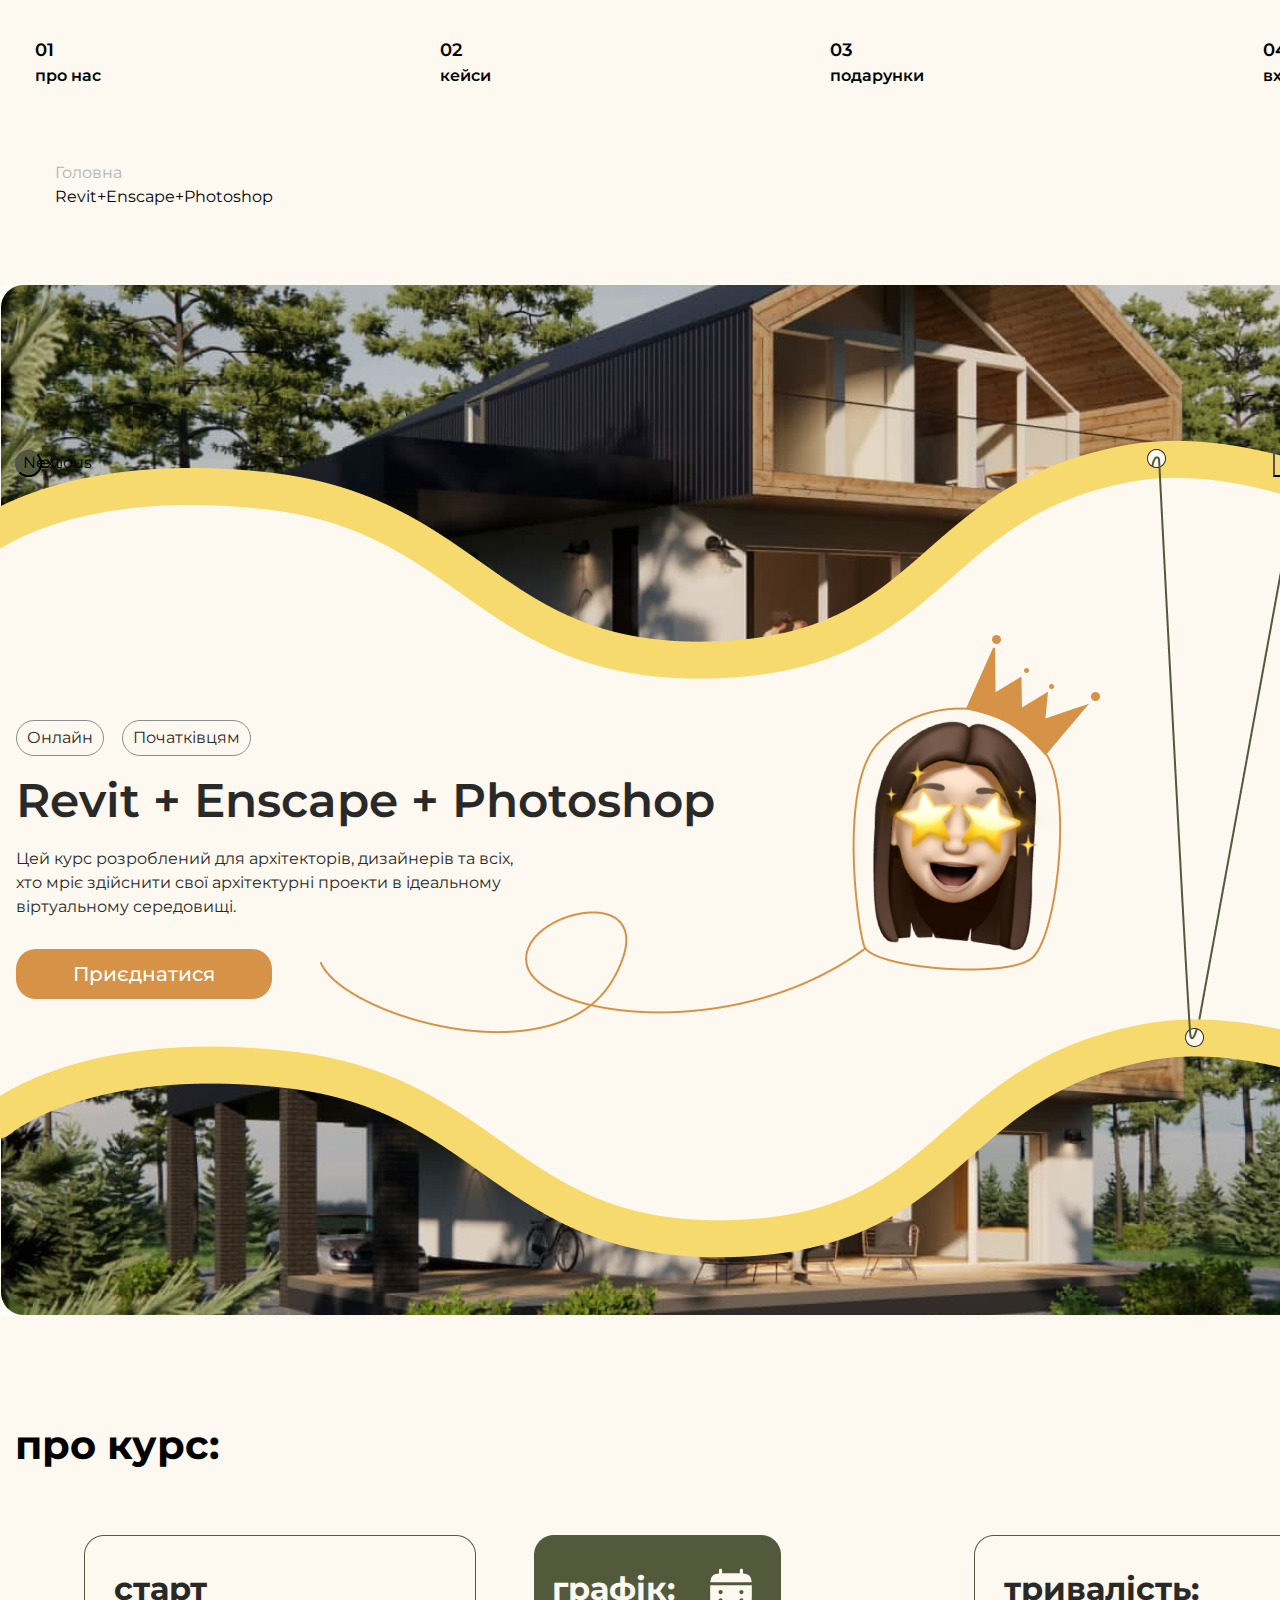
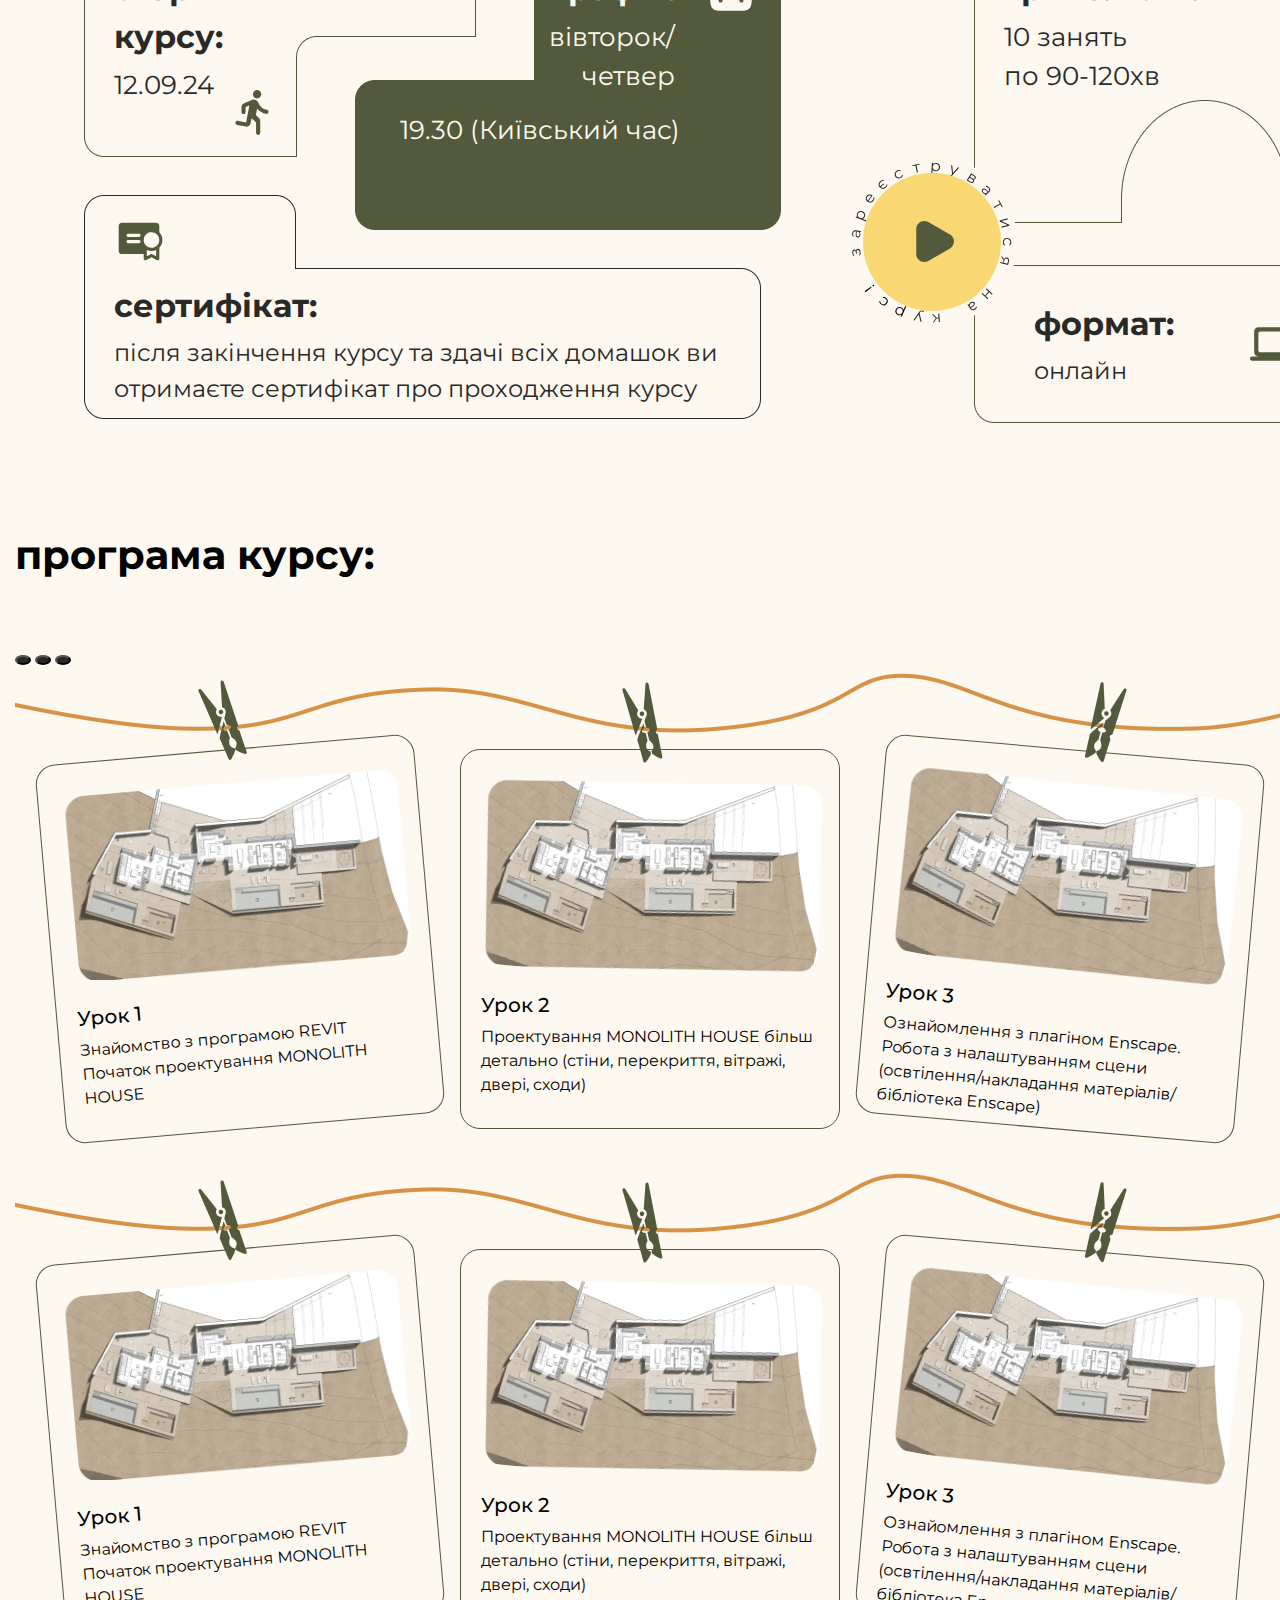
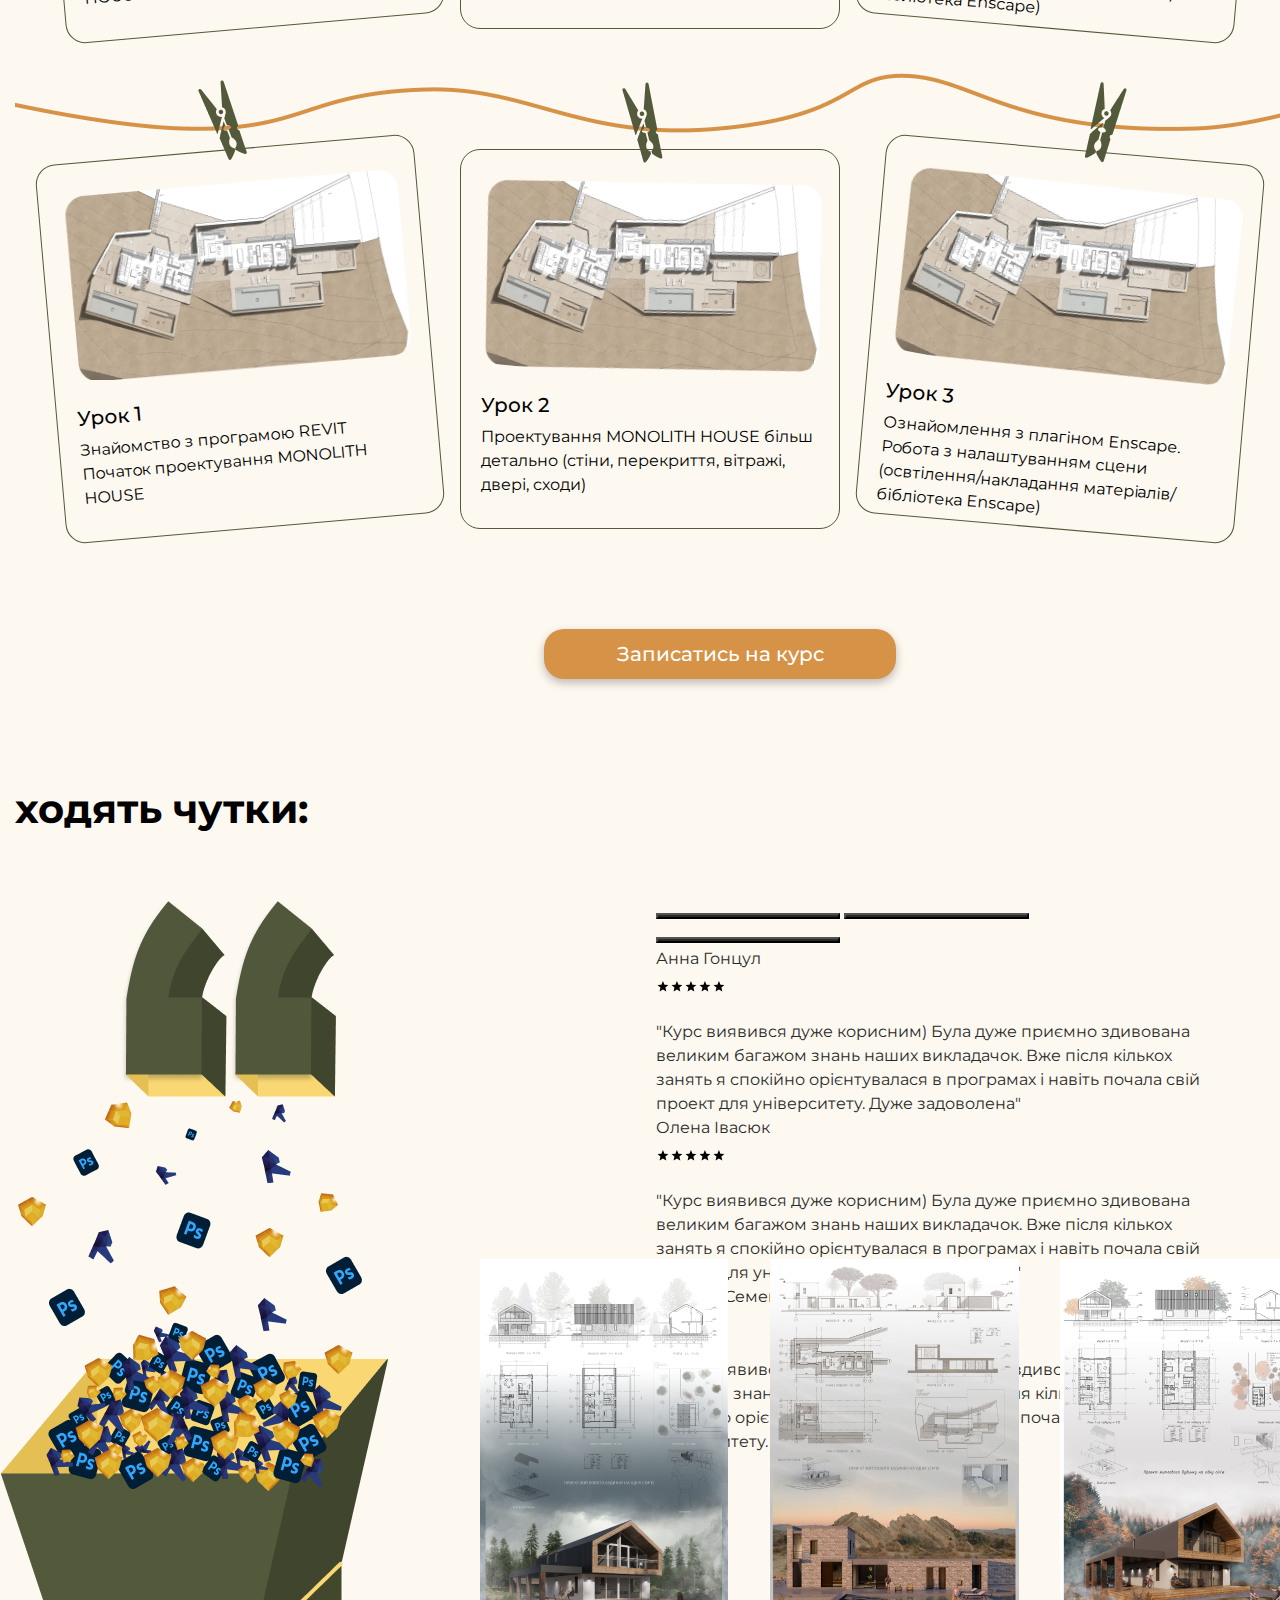
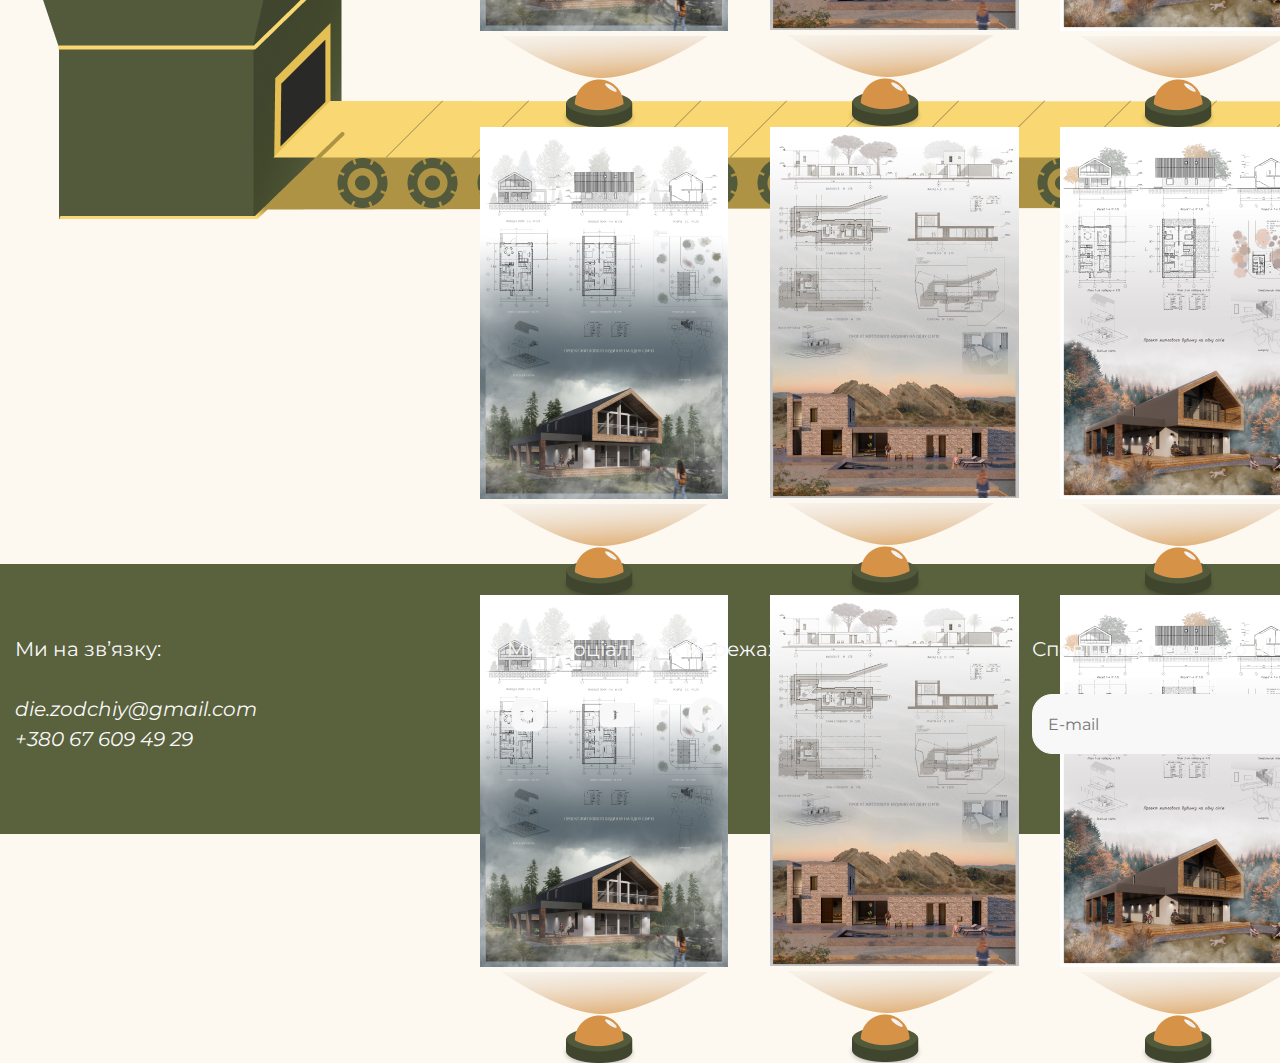
==== commit c064c913: "rumors section added" ====
--- a/rep.html
+++ b/rep.html
@@ -165,7 +165,7 @@
       </section>
       <section class="rep-program">
         <div class="container">
-          <h2 class="sec-title">програма курсу</h2>
+          <h2 class="sec-title">програма курсу:</h2>
           <div id="carouselExampleCaptions" class="carousel slide">
             <div class="carousel-indicators">
               <button
@@ -312,11 +312,243 @@
               <span class="visually-hidden">Next</span>
             </button>
           </div>
-          <button type='button' class='rep-program-btn'
-          >Записатись на курс</button>
+          <button type="button" class="rep-program-btn">
+            Записатись на курс
+          </button>
         </div>
       </section>
-      <section></section>
+      <section class="rep-rumors">
+        <div class="container">
+          <h2 class="sec-title">ходять чутки:</h2>
+        </div>
+        <div class="conveyor">
+          <div id="carouselExampleCaptions-two" class="carousel slide">
+            <div class="carousel-indicators">
+              <button
+                type="button"
+                data-bs-target="#carouselExampleCaptions-two"
+                data-bs-slide-to="0"
+                class="active"
+                aria-current="true"
+                aria-label="Slide 1"
+              ></button>
+              <button
+                type="button"
+                data-bs-target="#carouselExampleCaptions-two"
+                data-bs-slide-to="1"
+                aria-label="Slide 2"
+              ></button>
+              <button
+                type="button"
+                data-bs-target="#carouselExampleCaptions-two"
+                data-bs-slide-to="2"
+                aria-label="Slide 3"
+              ></button>
+            </div>
+            <div class="carousel-inner">
+              <div class="carousel-item active">
+                <div class="review-wrapper">
+                  <h3 class="reviewer">Анна Гонцул</h3>
+                  <ul class="rate-list">
+                    <li class="rate-item">
+                      <svg class="rate-icon" width="14" height="14">
+                        <use
+                          xlink:href="./sprite/sprite-rep.svg#icon-star-review"
+                        ></use>
+                      </svg>
+                    </li>
+                    <li class="rate-item">
+                      <svg class="rate-icon" width="14" height="14">
+                        <use
+                          xlink:href="./sprite/sprite-rep.svg#icon-star-review"
+                        ></use>
+                      </svg>
+                    </li>
+                    <li class="rate-item">
+                      <svg class="rate-icon" width="14" height="14">
+                        <use
+                          xlink:href="./sprite/sprite-rep.svg#icon-star-review"
+                        ></use>
+                      </svg>
+                    </li>
+                    <li class="rate-item">
+                      <svg class="rate-icon" width="14" height="14">
+                        <use
+                          xlink:href="./sprite/sprite-rep.svg#icon-star-review"
+                        ></use>
+                      </svg>
+                    </li>
+                    <li class="rate-item">
+                      <svg class="rate-icon" width="14" height="14">
+                        <use
+                          xlink:href="./sprite/sprite-rep.svg#icon-star-review"
+                        ></use>
+                      </svg>
+                    </li>
+                  </ul>
+                  <p class="review-text">
+                    "Курс виявився дуже корисним) Була дуже приємно здивована
+                    великим багажом знань наших викладачок. Вже після кількох
+                    занять я спокійно орієнтувалася в програмах і навіть почала
+                    свій проект для університету. Дуже задоволена"
+                  </p>
+                </div>
+              </div>
+              <div class="carousel-item">
+                <div class="review-wrapper">
+                  <h3 class="reviewer">Олена Івасюк</h3>
+                  <ul class="rate-list">
+                    <li class="rate-item">
+                      <svg class="rate-icon" width="14" height="14">
+                        <use
+                          xlink:href="./sprite/sprite-rep.svg#icon-star-review"
+                        ></use>
+                      </svg>
+                    </li>
+                    <li class="rate-item">
+                      <svg class="rate-icon" width="14" height="14">
+                        <use
+                          xlink:href="./sprite/sprite-rep.svg#icon-star-review"
+                        ></use>
+                      </svg>
+                    </li>
+                    <li class="rate-item">
+                      <svg class="rate-icon" width="14" height="14">
+                        <use
+                          xlink:href="./sprite/sprite-rep.svg#icon-star-review"
+                        ></use>
+                      </svg>
+                    </li>
+                    <li class="rate-item">
+                      <svg class="rate-icon" width="14" height="14">
+                        <use
+                          xlink:href="./sprite/sprite-rep.svg#icon-star-review"
+                        ></use>
+                      </svg>
+                    </li>
+                    <li class="rate-item">
+                      <svg class="rate-icon" width="14" height="14">
+                        <use
+                          xlink:href="./sprite/sprite-rep.svg#icon-star-review"
+                        ></use>
+                      </svg>
+                    </li>
+                  </ul>
+                  <p class="review-text">
+                    "Курс виявився дуже корисним) Була дуже приємно здивована
+                    великим багажом знань наших викладачок. Вже після кількох
+                    занять я спокійно орієнтувалася в програмах і навіть почала
+                    свій проект для університету. Дуже задоволена"
+                  </p>
+                </div>
+              </div>
+              <div class="carousel-item">
+                <div class="review-wrapper">
+                  <h3 class="reviewer">Микола Семенець</h3>
+                  <ul class="rate-list">
+                    <li class="rate-item">
+                      <svg class="rate-icon" width="14" height="14">
+                        <use
+                          xlink:href="./sprite/sprite-rep.svg#icon-star-review"
+                        ></use>
+                      </svg>
+                    </li>
+                    <li class="rate-item">
+                      <svg class="rate-icon" width="14" height="14">
+                        <use
+                          xlink:href="./sprite/sprite-rep.svg#icon-star-review"
+                        ></use>
+                      </svg>
+                    </li>
+                    <li class="rate-item">
+                      <svg class="rate-icon" width="14" height="14">
+                        <use
+                          xlink:href="./sprite/sprite-rep.svg#icon-star-review"
+                        ></use>
+                      </svg>
+                    </li>
+                    <li class="rate-item">
+                      <svg class="rate-icon" width="14" height="14">
+                        <use
+                          xlink:href="./sprite/sprite-rep.svg#icon-star-review"
+                        ></use>
+                      </svg>
+                    </li>
+                    <li class="rate-item">
+                      <svg class="rate-icon" width="14" height="14">
+                        <use
+                          xlink:href="./sprite/sprite-rep.svg#icon-star-review"
+                        ></use>
+                      </svg>
+                    </li>
+                  </ul>
+                  <p class="review-text">
+                    "Курс виявився дуже корисним) Приємно здивований великим
+                    багажом знань наших викладачок. Вже після кількох занять я
+                    спокійно орієнтувався в програмах і навіть почав свій проект
+                    для університету. Все було дуже круто! Дякую!"
+                  </p>
+                </div>
+              </div>
+            </div>
+            <button
+              class="carousel-control-next"
+              type="button"
+              data-bs-target="#carouselExampleCaptions-two"
+              data-bs-slide="next"
+            >
+              <span class="carousel-control-next-icon" aria-hidden="true">
+                <svg width="24" height="34">
+                  <use
+                    xlink:href="./sprite/sprite-rep.svg#icon-arrow-right"
+                  ></use>
+                </svg>
+              </span>
+              <span class="visually-hidden">Next</span>
+            </button>
+          </div>
+          <div id="carouselExampleCaptions-three" class="carousel slide three">
+            <div class="carousel-inner">
+              <div class="carousel-item active">
+                <ul class="conveyor-list">
+                  <li class="conveyor-item one"></li>
+                  <li class="conveyor-item two"></li>
+                  <li class="conveyor-item three"></li>
+                </ul>
+              </div>
+              <div class="carousel-item">
+                <ul class="conveyor-list">
+                  <li class="conveyor-item one"></li>
+                  <li class="conveyor-item two"></li>
+                  <li class="conveyor-item three"></li>
+                </ul>
+              </div>
+              <div class="carousel-item">
+                <ul class="conveyor-list">
+                  <li class="conveyor-item one"></li>
+                  <li class="conveyor-item two"></li>
+                  <li class="conveyor-item three"></li>
+                </ul>
+              </div>
+            </div>
+            <button
+              class="carousel-control-next"
+              type="button"
+              data-bs-target="#carouselExampleCaptions-three"
+              data-bs-slide="next"
+            >
+              <span class="carousel-control-next-icon" aria-hidden="true">
+                <svg width="24" height="34">
+                  <use
+                    xlink:href="./sprite/sprite-rep.svg#icon-arrow-right"
+                  ></use>
+                </svg>
+              </span>
+              <span class="visually-hidden">Next</span>
+            </button>
+          </div>
+        </div>
+      </section>
       <section></section>
       <section></section>
     </main>
--- a/css/main.min.css
+++ b/css/main.min.css
@@ -1 +1 @@
-.container{width:1440px;margin-left:auto;margin-right:auto;padding-left:15px;padding-right:15px}.hero-container{position:relative}*{box-sizing:border-box}h1,h2,h3,h4,h5,h6,p,ul{margin:0;padding:0}li{list-style:none}a{text-decoration:none}body{background-color:#fdf8f0}@font-face{font-family:"Avenir-Next-Condensed";font-style:normal;font-weight:400;font-display:swap;src:url("../../fonts/Avenir-Next-Condensed.ttf") format("ttf")}@font-face{font-family:"Avenir-Next-Condensed-Bold";font-style:normal;font-weight:700;font-display:swap;src:url("../../fonts/avenir-next-condensed-bold.ttf") format("ttf")}body{font-family:"Montserrat";font-style:normal;font-weight:600;line-height:1.5}.section-title{color:#292928;font-size:40px}section:not(:first-child){padding-bottom:100px}section:last-child{padding-bottom:145px}.hero-content .content-info .getToKnow-box .getToKnow-link,.hero-content .content-info .info-list .list-item{display:flex;align-items:center;justify-content:center}.nav{padding-top:30px}.nav .menu-list{display:flex;align-items:center;justify-content:space-between;width:100%}.nav .menu-list .menu-item{text-align:left;padding:7px 20px}.nav .menu-list .menu-item:hover{border-radius:20px;outline:3px solid #d69347;cursor:pointer}.nav .menu-list .menu-item .menu-text,.nav .menu-list .menu-item .menu-link{color:#000;font-size:18px;line-height:1.5}.nav .menu-list .menu-item .menu-link{font-size:16px}.nav .menu-list .menu-item .auth-wrap{display:flex;align-items:center;justify-content:center;justify-content:space-between}.nav .menu-list .menu-item .auth-wrap .auth-link{color:#000;font-size:16px;line-height:1.5}.nav .menu-list .menu-item .auth-wrap .line::before{content:"";display:block;width:3px;height:16px;margin-left:5px;margin-right:5px;background-color:#000}.numbers-hr{margin-top:50px;margin-left:15px;color:#292928;font-size:11px;font-weight:400;line-height:1.5}.line-hr{background-image:url("../../images/line-hr.png");background-repeat:no-repeat;background-size:cover;height:10px}.line-vr{position:absolute;top:-25px;right:65px;background-image:url("../../images/line-vr.png");background-position:center;background-repeat:no-repeat;background-size:contain;height:620px;width:10px}.line-vr-index{position:absolute;right:45px;top:560px;color:#292928;writing-mode:vertical-lr;font-size:11px;font-weight:400;line-height:1.5}.cursor-icon{position:absolute;right:26px;top:35px}.hero-content{margin-top:20px;margin-right:50px}.hero-content .content-info{display:flex;position:relative}.hero-content .content-info .heading{color:#53593b;font-size:250px;font-weight:700;line-height:.98;text-transform:uppercase}.hero-content .content-info .info-list{position:absolute;top:23px;left:491px}.hero-content .content-info .info-list .list-item{padding:7px 30px;border-radius:20px;border:1px solid #d69347;color:#292928;font-size:20px;line-height:1.5}.hero-content .content-info .info-list .list-item:first-child{width:110px}.hero-content .content-info .info-list .list-item:nth-child(2){width:145px}.hero-content .content-info .info-list .list-item:nth-child(3){width:170px}.hero-content .content-info .info-list .list-item:last-child{width:190px}.hero-content .content-info .info-list .list-item+.list-item{margin-top:10px}.hero-content .content-info .petals{right:489px;position:absolute}.hero-content .content-info .petals .petal-small{position:absolute;top:48px;left:12px}.hero-content .content-info .petals .petal-medium{position:absolute;top:18px;left:9px}.hero-content .content-info .petals .petal-large{position:absolute;top:-4px;left:32px}.hero-content .content-info .getToKnow-box{position:absolute;right:0}.hero-content .content-info .getToKnow-box .stain-medium{position:absolute;z-index:-1;top:22px;right:231px}.hero-content .content-info .getToKnow-box .girls{display:flex}.hero-content .content-info .getToKnow-box .girls .nadya-hero .nadya-hero-img{margin-left:auto}.hero-content .content-info .getToKnow-box .girls .nadya-hero .link-linkedin-nadya{position:absolute;left:85px;top:9px}.hero-content .content-info .getToKnow-box .girls .nadya-hero .link-linkedin-nadya:hover{transform:scale(1.5)}.hero-content .content-info .getToKnow-box .girls .sasha-hero .sasha-hero-img{margin-left:27px}.hero-content .content-info .getToKnow-box .girls .sasha-hero .link-linkedin-sasha{position:absolute;right:150px}.hero-content .content-info .getToKnow-box .girls .sasha-hero .link-linkedin-sasha:hover{transform:scale(1.5)}.hero-content .content-info .getToKnow-box .getToKnow-link{position:absolute;top:215px;right:145px;width:200px;height:60px;transform:rotate(9deg);padding:15px;border-radius:27px;background:#d69347;box-shadow:0px 5px 9px 0px rgba(0,0,0,.25);color:#fff;font-size:20px;line-height:1.5}.hero-content .content-info .getToKnow-box .getToKnow-link:hover{background-color:#fdf8f0;color:#292928;border:1px solid #d69347}.hero-content .content-info .stain-big{position:absolute;z-index:-1;top:25px;left:-40px}.hero-content .content-info .stain-small{position:absolute;z-index:-1;bottom:-25px;left:765px}.title-desc{width:487px;margin-top:25px;color:#292928;font-size:21px;font-weight:400;line-height:1.2}.courses{display:flex;margin-top:60px;padding:0 35px;-moz-column-gap:15px;column-gap:15px}.courses .course{flex-basis:calc((100% - 30px)/3)}.courses .course .course-img{height:350px;margin:0 auto;padding:77px 32px;border-radius:20px;border:1px solid #53593b;background-position:center;background-repeat:no-repeat}.courses .course .course-img.img1{position:relative;background-image:url("../../images/sasha-nadya.png")}.courses .course .course-img .star{position:absolute;top:30px;right:30px}.courses .course .course-img .star-title{position:absolute;top:-10px;right:-13px;z-index:1;color:#fff;font-size:17px;font-weight:500;line-height:1.3}.courses .course .course-img .star-big{position:absolute;top:-52px;right:-50px}.courses .course .course-img.img2{background-image:url("../../images/sasha-graduate.png")}.courses .course .course-img.img3{background-image:url("../../images/nadya-note.png")}.courses .course .course-decs-box{display:flex;margin-top:20px;height:100px}.courses .course .course-decs-box .course-title{flex:80%;color:#292928;font-size:32px;font-weight:500}.courses .course .course-decs-box .quota{flex:20%}.courses .course .course-forwhom{display:flex;margin-top:20px}.courses .course .course-forwhom .forwhom-spec{padding:5px;border-radius:20px;border:1px solid #8d8d8d;color:#292928;font-size:16px;font-weight:400}.courses .course .course-forwhom .forwhom-spec+.forwhom-spec{margin-left:10px}.courses .course .course-desc{margin-top:20px;color:#292928;font-size:16px;font-weight:400;text-align:justify}.courses .course .course-link{display:flex;justify-content:center;margin-top:20px;padding:5px;border-radius:20px;background-color:#d69347;color:#fff;font-size:24px;font-weight:500;line-height:1.5}.courses .course .dev{background-color:#c7c7c7}.courses button[data-bs-slide-to]{width:10px;height:10px;border-radius:50%;background-color:#292928}.courses .carousel-indicators{bottom:-65px;margin-bottom:0;-moz-column-gap:5px;column-gap:5px}.carousel-control-prev,.carousel-control-next{position:absolute;top:50%;width:27px;height:27px;border-radius:50%;background-color:#53593b}.carousel-control-prev-icon,.carousel-control-next-icon{width:15px;height:15px}.how-we-do .section-title{margin-bottom:60px;font-family:"Montserrat";font-weight:600;font-size:40px;line-height:1.5;color:#292928}.how-we-do .img-list{display:flex;justify-content:space-between}.how-we-do .img-list .img-item{position:relative;display:flex;width:49%}.how-we-do .img-list .img-item .nadya-item{width:366px;height:366px;background-repeat:no-repeat;background-position:center;background-size:250px;background-image:url("../../images/nadya-study.png")}.how-we-do .img-list .img-item .adv-list{display:flex;flex-direction:column;justify-content:space-around}.how-we-do .img-list .img-item .adv-list .adv-item{padding:10px 5px 10px 25px;border:1px solid #53593b;border-radius:20px;position:relative}.how-we-do .img-list .img-item .adv-list .adv-item.one{padding:15px 5px 15px 25px}.how-we-do .img-list .img-item .adv-list .adv-item .adv-item-icon{position:absolute;display:flex;align-items:center;justify-content:center;width:40px;height:40px;z-index:1;top:20%;left:-19px;border:1px solid #53593b;border-radius:50%;padding:5px;background-color:#fdf8f0}.how-we-do .img-list .img-item .adv-list .adv-item .adv-item-icon.icon-pos{top:15%}.how-we-do .img-list .img-item .sasha-item{width:366px;height:366px;background-repeat:no-repeat;background-position:25px 15px;background-size:290px;background-image:url("../../images/sasha-study.png")}.title-box{position:relative;margin-bottom:140px}.title-box .icon-news{position:absolute;top:27px;left:26px;width:45px;height:57px;background-image:url(../../images/icon-news.png),url(../../images/icon-news-three.png),url(../../images/icon-news-two.png);background-position:4px,21px,33px 45px;background-repeat:no-repeat;z-index:1}.title-box .icon-news-elips{position:absolute;top:65px;left:50px;display:flex;align-items:center;justify-content:center;width:158px;height:60px;background-color:#d69347;border-radius:27px;transform:rotate(6deg);font-weight:600;font-size:20px;line-height:1.5;color:#fff}.content-wrap{display:flex;-moz-column-gap:15px;column-gap:15px}.content-wrap .news-items .news-item{display:flex;width:435px}.content-wrap .news-items .news-item .item-img{width:270px;height:270px;background-repeat:no-repeat;background-size:cover}.content-wrap .news-items .news-item .nadya{background-image:url(../../images/nadya.png);background-position:-30px 0}.content-wrap .news-items .news-item .sasha{background-image:url(../../images/sasha-news.png);background-position:0 -20px}.content-wrap .news-items .news-item .item-text{width:197px;font-weight:400;font-size:16px;color:#292928}.content-wrap .news-items .news-item:not(:first-child){align-items:center}.content-wrap .news-videos{display:flex;align-items:center;flex-wrap:wrap;gap:30px}.content-wrap .news-videos .news-video{flex-basis:calc((100% - 30px)/2)}.content-wrap .news-videos .news-video .frame{border-radius:20px;overflow:hidden}.content-wrap .news-videos .news-video .news-video-title{font-weight:400;font-size:16px;line-height:1.5;color:#292928}.section-title{margin-bottom:60px}.accordion{--bs-accordion-bg: #fdf8f0;--bs-border-radius: 20px}.accordion-item .accordion-button{font-weight:500;font-size:24px;color:#292928}.comments{position:relative}.section-title{margin-bottom:70px;font-size:40px;color:#292928}.comments-content{display:flex}.comments-content .form{display:flex;flex-direction:column;width:468px}.comments-content .form .label{margin-bottom:18px;font-weight:400;font-size:19px;color:#292928}.comments-content .form .input,.comments-content .form .textarea{padding:15px;margin-bottom:35px;border:1.2px solid #53593b;border-radius:24px 24px 0 24px;height:61px;background-color:rgba(0,0,0,0)}.comments-content .form .textarea{height:174px;resize:none}.comments-content .form .comments-btn{border-radius:24px;padding:11px;border:none;height:59px;background-color:#d69347;font-weight:500;font-size:23px;color:#fff}.comments-content .comments-img{position:relative;width:700px;height:616px;background-image:url(../../images/comments-bg.png);background-repeat:no-repeat;background-size:contain;background-position-y:bottom}.comments-content .comments-img .comments-star,.comments-content .comments-img .comments-star-small,.comments-content .comments-img .comments-star-title{position:absolute}.comments-content .comments-img .comments-star{top:22px;right:100px}.comments-content .comments-img .comments-star-small{top:95px;right:100px}.comments-content .comments-img .comments-star-title{top:65px;right:130px;font-weight:500;font-size:14px;line-height:1.21;color:#fff}.comments-content .comments-img .comments-line-text{position:absolute;bottom:85px;right:150px;width:232px;font-size:20px;text-align:center;color:#292928}.footer{height:270px;padding-top:70px;padding-bottom:70px;background-color:#59613d}.footer .footer-text{margin-bottom:30px;font-weight:400;font-size:20px;line-height:1.5;color:#f8f8f8}.footer .footer-position{display:flex;justify-content:space-between}.footer .footer-position .contacts .contacts-list{row-gap:10px}.footer .footer-position .contacts .contacts-list .contacts-item .contacts-link{font-weight:400;font-size:20px;line-height:1.5;color:#f8f8f8}.footer .footer-position .socials .socials-list{width:220px;display:flex;justify-content:space-between;align-items:center}.footer .footer-position .notifications .notification-input{border:1px solid #f8f8f8;border-radius:20px 20px 0 20px;padding:15px;width:393px;height:60px;background:#f8f8f8}.footer .footer-position .notifications .notification-input .notification-input::-moz-placeholder{font-weight:400;font-size:20px;line-height:1.5;color:#595959}.footer .footer-position .notifications .notification-input .notification-input::placeholder{font-weight:400;font-size:20px;line-height:1.5;color:#595959}.rep-breadcrumb{padding-top:50px;padding-bottom:60px}.rep-breadcrumb .breadcrumb{font-weight:400;font-size:16px}.rep-breadcrumb .breadcrumb-link{color:#b5b5b5}.rep-breadcrumb.active{color:#292928}.rep-hero{padding-top:435px;padding-bottom:320px;width:1442px;height:1030px;margin:0 auto;background-image:url(../../../images/images-rep/rep-sasha.png),url(../../../images/images-rep/rep-hero-bg2.png),url(../../../images/images-rep/rep-hero-bg.jpg);background-repeat:no-repeat;background-position:320px 350px,0px 155px,center}.rep-hero .rep-hero-forwhom{display:flex;justify-content:space-between;width:235px;margin-bottom:10px}.rep-hero .rep-hero-forwhom .rep-forwhom-spec{padding:5px 10px;border-radius:20px;border:1px solid #8d8d8d;color:#292928;font-size:16px;font-weight:400;line-height:1.5}.rep-hero .rep-title{margin-bottom:10px;color:#292928;font-size:47px;font-weight:600;line-height:1.5}.rep-hero .rep-course-desc{width:510px;margin-bottom:30px;color:#292928;font-size:16px;font-weight:400}.rep-hero .rep-course-link{display:flex;justify-content:center;width:256px;padding:10px 55px;border-radius:20px;background-color:#d69347;color:#fff;font-size:20px;font-weight:500;line-height:1.5}.rep-about{padding-top:100px}.rep-about .rep-position{position:relative}.rep-about .course-desc-list{position:relative;display:flex;flex-wrap:wrap;height:490px;padding:0 69px}.rep-about .desc-item-title{margin-bottom:5px;font-size:32px;color:#292928}.rep-about .course-desc-item:first-child{position:relative;width:392px;height:222px;background-image:url("../../../images/images-rep/rep-about-one.png")}.rep-about .course-desc-item:first-child .start-item-wrap{padding:30px 155px 90px 30px}.rep-about .course-desc-item:first-child .start-item-wrap .desc-item-time{font-weight:400;font-size:26px;color:#292928}.rep-about .course-desc-item:first-child .start-item-icon{position:absolute;bottom:20px;left:145px;fill:#53593b}.rep-about .course-desc-item:nth-child(2){position:absolute;left:340px;width:426px;height:295px;background-image:url("../../../images/images-rep/rep-about-two.png")}.rep-about .course-desc-item:nth-child(2) .schedule-item-wrap{width:320px;padding-top:30px;padding-left:45px;text-align:right}.rep-about .course-desc-item:nth-child(2) .schedule-item-wrap .schedule-item-title{font-size:32px;color:#fdf8f0;margin-bottom:5px}.rep-about .course-desc-item:nth-child(2) .schedule-item-wrap .schedule-item-text{font-size:26px;font-weight:400;color:#fdf8f0;margin-bottom:15px}.rep-about .course-desc-item:nth-child(2) .schedule-item-wrap .schedule-item-time{display:block;width:320px;font-size:26px;font-weight:400;color:#fdf8f0;text-align:start}.rep-about .course-desc-item:nth-child(2) .schedule-item-icon{position:absolute;top:30px;right:25px;fill:#fdf8f0}.rep-about .course-desc-item:nth-child(3){position:absolute;right:65px;width:386px;height:288px;display:flex;justify-content:space-between;padding:30px 30px 125px;background-image:url("../../../images/images-rep/rep-about-three.png")}.rep-about .course-desc-item:nth-child(3) .duration-item-text{font-size:26px;font-weight:400;color:#292928}.rep-about .course-desc-item:nth-child(3) .duration-item-icon{fill:#53593b}.rep-about .course-desc-item:nth-child(4){position:absolute;top:260px;width:677px;height:224px;padding-top:20px;padding-left:30px;background-image:url("../../../images/images-rep/rep-about-four.png")}.rep-about .course-desc-item:nth-child(4) .certificate-item-icon{margin-bottom:10px;fill:#53593b}.rep-about .course-desc-item:nth-child(4) .certificate-item-title{margin-bottom:5px;font-size:32px;color:#292928}.rep-about .course-desc-item:nth-child(4) .certificate-item-text{font-size:24px;font-weight:400;color:#292928}.rep-about .course-desc-item:last-child{position:absolute;right:65px;top:330px;width:386px;height:158px;padding:35px 60px;display:flex;align-items:center;justify-content:space-between;background-image:url("../../../images/images-rep/rep-about-five.png")}.rep-about .course-desc-item:last-child .format-item-wrap{width:140px}.rep-about .course-desc-item:last-child .format-item-title{margin-bottom:5px;font-size:32px;color:#292928}.rep-about .course-desc-item:last-child .format-item-text{font-size:24px;font-weight:400;color:#292928}.rep-about .course-desc-item:last-child .format-item-icon{fill:#53593b}.rep-about .rep-btn{position:absolute;right:401px;top:320px}.sec-title{margin-bottom:60px;font-size:40px}.rep-program .carousel-indicators{bottom:-40px}.rep-program button[data-bs-slide-to]{width:10px;height:10px;border-radius:50%;background-color:#292928}.rep-program .rep-program-btn{display:block;width:352px;height:50px;margin:60px auto 0;padding:10px;border:none;border-radius:20px;box-shadow:0 4px 10px 0 rgba(0,0,0,.25);background:#d69347;font-weight:500;font-size:20px;color:#fff}.prog-wrapper{position:relative;height:500px}.prog-decoration{height:105px;background-image:url(../../../images/images-rep/rep-program.png);background-position:-85px;background-size:cover}.lessons{position:absolute;top:80px;display:flex;height:380px;padding:0 35px;-moz-column-gap:30px;column-gap:30px}.lessons .lesson{border:1px solid #53593b;border-radius:20px;padding:20px;width:380px;height:380px}.lessons .lesson.lesson-one{transform:rotate(-5deg)}.lessons .lesson.lesson-one .lesson-img{border-radius:20px;width:346px;height:210px;background-image:url(../../../images/images-rep/rep-lesson-bg.png);transform:rotate(5deg);background-size:cover}.lessons .lesson.lesson-one .lesson-title{margin-top:10px;font-weight:500;font-size:20px;color:#000}.lessons .lesson.lesson-one .lesson-desc{margin-top:5px;font-weight:400;font-size:16px;color:#000;text-align:left}.lessons .lesson.lesson-two .lesson-img{border-radius:20px;width:346px;height:210px;background-image:url(../../../images/images-rep/rep-lesson-bg.png);transform:rotate(6deg);background-size:cover}.lessons .lesson.lesson-two .lesson-title{margin-top:10px;font-weight:500;font-size:20px;color:#000}.lessons .lesson.lesson-two .lesson-desc{margin-top:5px;font-weight:400;font-size:16px;color:#000;text-align:left}.lessons .lesson.lesson-three{transform:rotate(5deg)}.lessons .lesson.lesson-three .lesson-img{border-radius:20px;width:346px;height:210px;background-image:url(../../../images/images-rep/rep-lesson-bg.png);transform:rotate(6deg);background-size:cover}.lessons .lesson.lesson-three .lesson-title{margin-top:10px;font-weight:500;font-size:20px;color:#000}.lessons .lesson.lesson-three .lesson-desc{margin-top:5px;font-weight:400;font-size:16px;color:#000;text-align:left}/*# sourceMappingURL=main.min.css.map */+.container{width:1440px;margin-left:auto;margin-right:auto;padding-left:15px;padding-right:15px}.hero-container{position:relative}*{box-sizing:border-box}h1,h2,h3,h4,h5,h6,p,ul{margin:0;padding:0}li{list-style:none}a{text-decoration:none}body{background-color:#fdf8f0}@font-face{font-family:"Avenir-Next-Condensed";font-style:normal;font-weight:400;font-display:swap;src:url("../../fonts/Avenir-Next-Condensed.ttf") format("ttf")}@font-face{font-family:"Avenir-Next-Condensed-Bold";font-style:normal;font-weight:700;font-display:swap;src:url("../../fonts/avenir-next-condensed-bold.ttf") format("ttf")}body{font-family:"Montserrat";font-style:normal;font-weight:600;line-height:1.5}.section-title{color:#292928;font-size:40px}section:not(:first-child){padding-bottom:100px}section:last-child{padding-bottom:145px}.hero-content .content-info .getToKnow-box .getToKnow-link,.hero-content .content-info .info-list .list-item{display:flex;align-items:center;justify-content:center}.nav{padding-top:30px}.nav .menu-list{display:flex;align-items:center;justify-content:space-between;width:100%}.nav .menu-list .menu-item{text-align:left;padding:7px 20px}.nav .menu-list .menu-item:hover{border-radius:20px;outline:3px solid #d69347;cursor:pointer}.nav .menu-list .menu-item .menu-text,.nav .menu-list .menu-item .menu-link{color:#000;font-size:18px;line-height:1.5}.nav .menu-list .menu-item .menu-link{font-size:16px}.nav .menu-list .menu-item .auth-wrap{display:flex;align-items:center;justify-content:center;justify-content:space-between}.nav .menu-list .menu-item .auth-wrap .auth-link{color:#000;font-size:16px;line-height:1.5}.nav .menu-list .menu-item .auth-wrap .line::before{content:"";display:block;width:3px;height:16px;margin-left:5px;margin-right:5px;background-color:#000}.numbers-hr{margin-top:50px;margin-left:15px;color:#292928;font-size:11px;font-weight:400;line-height:1.5}.line-hr{background-image:url("../../images/line-hr.png");background-repeat:no-repeat;background-size:cover;height:10px}.line-vr{position:absolute;top:-25px;right:65px;background-image:url("../../images/line-vr.png");background-position:center;background-repeat:no-repeat;background-size:contain;height:620px;width:10px}.line-vr-index{position:absolute;right:45px;top:560px;color:#292928;writing-mode:vertical-lr;font-size:11px;font-weight:400;line-height:1.5}.cursor-icon{position:absolute;right:26px;top:35px}.hero-content{margin-top:20px;margin-right:50px}.hero-content .content-info{display:flex;position:relative}.hero-content .content-info .heading{color:#53593b;font-size:250px;font-weight:700;line-height:.98;text-transform:uppercase}.hero-content .content-info .info-list{position:absolute;top:23px;left:491px}.hero-content .content-info .info-list .list-item{padding:7px 30px;border-radius:20px;border:1px solid #d69347;color:#292928;font-size:20px;line-height:1.5}.hero-content .content-info .info-list .list-item:first-child{width:110px}.hero-content .content-info .info-list .list-item:nth-child(2){width:145px}.hero-content .content-info .info-list .list-item:nth-child(3){width:170px}.hero-content .content-info .info-list .list-item:last-child{width:190px}.hero-content .content-info .info-list .list-item+.list-item{margin-top:10px}.hero-content .content-info .petals{right:489px;position:absolute}.hero-content .content-info .petals .petal-small{position:absolute;top:48px;left:12px}.hero-content .content-info .petals .petal-medium{position:absolute;top:18px;left:9px}.hero-content .content-info .petals .petal-large{position:absolute;top:-4px;left:32px}.hero-content .content-info .getToKnow-box{position:absolute;right:0}.hero-content .content-info .getToKnow-box .stain-medium{position:absolute;z-index:-1;top:22px;right:231px}.hero-content .content-info .getToKnow-box .girls{display:flex}.hero-content .content-info .getToKnow-box .girls .nadya-hero .nadya-hero-img{margin-left:auto}.hero-content .content-info .getToKnow-box .girls .nadya-hero .link-linkedin-nadya{position:absolute;left:85px;top:9px}.hero-content .content-info .getToKnow-box .girls .nadya-hero .link-linkedin-nadya:hover{transform:scale(1.5)}.hero-content .content-info .getToKnow-box .girls .sasha-hero .sasha-hero-img{margin-left:27px}.hero-content .content-info .getToKnow-box .girls .sasha-hero .link-linkedin-sasha{position:absolute;right:150px}.hero-content .content-info .getToKnow-box .girls .sasha-hero .link-linkedin-sasha:hover{transform:scale(1.5)}.hero-content .content-info .getToKnow-box .getToKnow-link{position:absolute;top:215px;right:145px;width:200px;height:60px;transform:rotate(9deg);padding:15px;border-radius:27px;background:#d69347;box-shadow:0px 5px 9px 0px rgba(0,0,0,.25);color:#fff;font-size:20px;line-height:1.5}.hero-content .content-info .getToKnow-box .getToKnow-link:hover{background-color:#fdf8f0;color:#292928;border:1px solid #d69347}.hero-content .content-info .stain-big{position:absolute;z-index:-1;top:25px;left:-40px}.hero-content .content-info .stain-small{position:absolute;z-index:-1;bottom:-25px;left:765px}.title-desc{width:487px;margin-top:25px;color:#292928;font-size:21px;font-weight:400;line-height:1.2}.courses{display:flex;margin-top:60px;padding:0 35px;-moz-column-gap:15px;column-gap:15px}.courses .course{flex-basis:calc((100% - 30px)/3)}.courses .course .course-img{height:350px;margin:0 auto;padding:77px 32px;border-radius:20px;border:1px solid #53593b;background-position:center;background-repeat:no-repeat}.courses .course .course-img.img1{position:relative;background-image:url("../../images/sasha-nadya.png")}.courses .course .course-img .star{position:absolute;top:30px;right:30px}.courses .course .course-img .star-title{position:absolute;top:-10px;right:-13px;z-index:1;color:#fff;font-size:17px;font-weight:500;line-height:1.3}.courses .course .course-img .star-big{position:absolute;top:-52px;right:-50px}.courses .course .course-img.img2{background-image:url("../../images/sasha-graduate.png")}.courses .course .course-img.img3{background-image:url("../../images/nadya-note.png")}.courses .course .course-decs-box{display:flex;margin-top:20px;height:100px}.courses .course .course-decs-box .course-title{flex:80%;color:#292928;font-size:32px;font-weight:500}.courses .course .course-decs-box .quota{flex:20%}.courses .course .course-forwhom{display:flex;margin-top:20px}.courses .course .course-forwhom .forwhom-spec{padding:5px;border-radius:20px;border:1px solid #8d8d8d;color:#292928;font-size:16px;font-weight:400}.courses .course .course-forwhom .forwhom-spec+.forwhom-spec{margin-left:10px}.courses .course .course-desc{margin-top:20px;color:#292928;font-size:16px;font-weight:400;text-align:justify}.courses .course .course-link{display:flex;justify-content:center;margin-top:20px;padding:5px;border-radius:20px;background-color:#d69347;color:#fff;font-size:24px;font-weight:500;line-height:1.5}.courses .course .dev{background-color:#c7c7c7}.courses button[data-bs-slide-to]{width:10px;height:10px;border-radius:50%;background-color:#292928}.courses .carousel-indicators{bottom:-65px;margin-bottom:0;-moz-column-gap:5px;column-gap:5px}.carousel-control-prev,.carousel-control-next{position:absolute;top:50%;width:27px;height:27px;border-radius:50%;background-color:#53593b}.carousel-control-prev-icon,.carousel-control-next-icon{width:15px;height:15px}.how-we-do .section-title{margin-bottom:60px;font-family:"Montserrat";font-weight:600;font-size:40px;line-height:1.5;color:#292928}.how-we-do .img-list{display:flex;justify-content:space-between}.how-we-do .img-list .img-item{position:relative;display:flex;width:49%}.how-we-do .img-list .img-item .nadya-item{width:366px;height:366px;background-repeat:no-repeat;background-position:center;background-size:250px;background-image:url("../../images/nadya-study.png")}.how-we-do .img-list .img-item .adv-list{display:flex;flex-direction:column;justify-content:space-around}.how-we-do .img-list .img-item .adv-list .adv-item{padding:10px 5px 10px 25px;border:1px solid #53593b;border-radius:20px;position:relative}.how-we-do .img-list .img-item .adv-list .adv-item.one{padding:15px 5px 15px 25px}.how-we-do .img-list .img-item .adv-list .adv-item .adv-item-icon{position:absolute;display:flex;align-items:center;justify-content:center;width:40px;height:40px;z-index:1;top:20%;left:-19px;border:1px solid #53593b;border-radius:50%;padding:5px;background-color:#fdf8f0}.how-we-do .img-list .img-item .adv-list .adv-item .adv-item-icon.icon-pos{top:15%}.how-we-do .img-list .img-item .sasha-item{width:366px;height:366px;background-repeat:no-repeat;background-position:25px 15px;background-size:290px;background-image:url("../../images/sasha-study.png")}.title-box{position:relative;margin-bottom:140px}.title-box .icon-news{position:absolute;top:27px;left:26px;width:45px;height:57px;background-image:url(../../images/icon-news.png),url(../../images/icon-news-three.png),url(../../images/icon-news-two.png);background-position:4px,21px,33px 45px;background-repeat:no-repeat;z-index:1}.title-box .icon-news-elips{position:absolute;top:65px;left:50px;display:flex;align-items:center;justify-content:center;width:158px;height:60px;background-color:#d69347;border-radius:27px;transform:rotate(6deg);font-weight:600;font-size:20px;line-height:1.5;color:#fff}.content-wrap{display:flex;-moz-column-gap:15px;column-gap:15px}.content-wrap .news-items .news-item{display:flex;width:435px}.content-wrap .news-items .news-item .item-img{width:270px;height:270px;background-repeat:no-repeat;background-size:cover}.content-wrap .news-items .news-item .nadya{background-image:url(../../images/nadya.png);background-position:-30px 0}.content-wrap .news-items .news-item .sasha{background-image:url(../../images/sasha-news.png);background-position:0 -20px}.content-wrap .news-items .news-item .item-text{width:197px;font-weight:400;font-size:16px;color:#292928}.content-wrap .news-items .news-item:not(:first-child){align-items:center}.content-wrap .news-videos{display:flex;align-items:center;flex-wrap:wrap;gap:30px}.content-wrap .news-videos .news-video{flex-basis:calc((100% - 30px)/2)}.content-wrap .news-videos .news-video .frame{border-radius:20px;overflow:hidden}.content-wrap .news-videos .news-video .news-video-title{font-weight:400;font-size:16px;line-height:1.5;color:#292928}.section-title{margin-bottom:60px}.accordion{--bs-accordion-bg: #fdf8f0;--bs-border-radius: 20px}.accordion-item .accordion-button{font-weight:500;font-size:24px;color:#292928}.comments{position:relative}.section-title{margin-bottom:70px;font-size:40px;color:#292928}.comments-content{display:flex}.comments-content .form{display:flex;flex-direction:column;width:468px}.comments-content .form .label{margin-bottom:18px;font-weight:400;font-size:19px;color:#292928}.comments-content .form .input,.comments-content .form .textarea{padding:15px;margin-bottom:35px;border:1.2px solid #53593b;border-radius:24px 24px 0 24px;height:61px;background-color:rgba(0,0,0,0)}.comments-content .form .textarea{height:174px;resize:none}.comments-content .form .comments-btn{border-radius:24px;padding:11px;border:none;height:59px;background-color:#d69347;font-weight:500;font-size:23px;color:#fff}.comments-content .comments-img{position:relative;width:700px;height:616px;background-image:url(../../images/comments-bg.png);background-repeat:no-repeat;background-size:contain;background-position-y:bottom}.comments-content .comments-img .comments-star,.comments-content .comments-img .comments-star-small,.comments-content .comments-img .comments-star-title{position:absolute}.comments-content .comments-img .comments-star{top:22px;right:100px}.comments-content .comments-img .comments-star-small{top:95px;right:100px}.comments-content .comments-img .comments-star-title{top:65px;right:130px;font-weight:500;font-size:14px;line-height:1.21;color:#fff}.comments-content .comments-img .comments-line-text{position:absolute;bottom:85px;right:150px;width:232px;font-size:20px;text-align:center;color:#292928}.footer{height:270px;padding-top:70px;padding-bottom:70px;background-color:#59613d}.footer .footer-text{margin-bottom:30px;font-weight:400;font-size:20px;line-height:1.5;color:#f8f8f8}.footer .footer-position{display:flex;justify-content:space-between}.footer .footer-position .contacts .contacts-list{row-gap:10px}.footer .footer-position .contacts .contacts-list .contacts-item .contacts-link{font-weight:400;font-size:20px;line-height:1.5;color:#f8f8f8}.footer .footer-position .socials .socials-list{width:220px;display:flex;justify-content:space-between;align-items:center}.footer .footer-position .notifications .notification-input{border:1px solid #f8f8f8;border-radius:20px 20px 0 20px;padding:15px;width:393px;height:60px;background:#f8f8f8}.footer .footer-position .notifications .notification-input .notification-input::-moz-placeholder{font-weight:400;font-size:20px;line-height:1.5;color:#595959}.footer .footer-position .notifications .notification-input .notification-input::placeholder{font-weight:400;font-size:20px;line-height:1.5;color:#595959}.rep-breadcrumb{padding-top:50px;padding-bottom:60px}.rep-breadcrumb .breadcrumb{font-weight:400;font-size:16px}.rep-breadcrumb .breadcrumb-link{color:#b5b5b5}.rep-breadcrumb.active{color:#292928}.rep-hero{padding-top:435px;padding-bottom:320px;width:1442px;height:1030px;margin:0 auto;background-image:url(../../../images/images-rep/rep-sasha.png),url(../../../images/images-rep/rep-hero-bg2.png),url(../../../images/images-rep/rep-hero-bg.jpg);background-repeat:no-repeat;background-position:320px 350px,0px 155px,center}.rep-hero .rep-hero-forwhom{display:flex;justify-content:space-between;width:235px;margin-bottom:10px}.rep-hero .rep-hero-forwhom .rep-forwhom-spec{padding:5px 10px;border-radius:20px;border:1px solid #8d8d8d;color:#292928;font-size:16px;font-weight:400;line-height:1.5}.rep-hero .rep-title{margin-bottom:10px;color:#292928;font-size:47px;font-weight:600;line-height:1.5}.rep-hero .rep-course-desc{width:510px;margin-bottom:30px;color:#292928;font-size:16px;font-weight:400}.rep-hero .rep-course-link{display:flex;justify-content:center;width:256px;padding:10px 55px;border-radius:20px;background-color:#d69347;color:#fff;font-size:20px;font-weight:500;line-height:1.5}.rep-about{padding-top:100px}.rep-about .rep-position{position:relative}.rep-about .course-desc-list{position:relative;display:flex;flex-wrap:wrap;height:490px;padding:0 69px}.rep-about .desc-item-title{margin-bottom:5px;font-size:32px;color:#292928}.rep-about .course-desc-item:first-child{position:relative;width:392px;height:222px;background-image:url("../../../images/images-rep/rep-about-one.png")}.rep-about .course-desc-item:first-child .start-item-wrap{padding:30px 155px 90px 30px}.rep-about .course-desc-item:first-child .start-item-wrap .desc-item-time{font-weight:400;font-size:26px;color:#292928}.rep-about .course-desc-item:first-child .start-item-icon{position:absolute;bottom:20px;left:145px;fill:#53593b}.rep-about .course-desc-item:nth-child(2){position:absolute;left:340px;width:426px;height:295px;background-image:url("../../../images/images-rep/rep-about-two.png")}.rep-about .course-desc-item:nth-child(2) .schedule-item-wrap{width:320px;padding-top:30px;padding-left:45px;text-align:right}.rep-about .course-desc-item:nth-child(2) .schedule-item-wrap .schedule-item-title{font-size:32px;color:#fdf8f0;margin-bottom:5px}.rep-about .course-desc-item:nth-child(2) .schedule-item-wrap .schedule-item-text{font-size:26px;font-weight:400;color:#fdf8f0;margin-bottom:15px}.rep-about .course-desc-item:nth-child(2) .schedule-item-wrap .schedule-item-time{display:block;width:320px;font-size:26px;font-weight:400;color:#fdf8f0;text-align:start}.rep-about .course-desc-item:nth-child(2) .schedule-item-icon{position:absolute;top:30px;right:25px;fill:#fdf8f0}.rep-about .course-desc-item:nth-child(3){position:absolute;right:65px;width:386px;height:288px;display:flex;justify-content:space-between;padding:30px 30px 125px;background-image:url("../../../images/images-rep/rep-about-three.png")}.rep-about .course-desc-item:nth-child(3) .duration-item-text{font-size:26px;font-weight:400;color:#292928}.rep-about .course-desc-item:nth-child(3) .duration-item-icon{fill:#53593b}.rep-about .course-desc-item:nth-child(4){position:absolute;top:260px;width:677px;height:224px;padding-top:20px;padding-left:30px;background-image:url("../../../images/images-rep/rep-about-four.png")}.rep-about .course-desc-item:nth-child(4) .certificate-item-icon{margin-bottom:10px;fill:#53593b}.rep-about .course-desc-item:nth-child(4) .certificate-item-title{margin-bottom:5px;font-size:32px;color:#292928}.rep-about .course-desc-item:nth-child(4) .certificate-item-text{font-size:24px;font-weight:400;color:#292928}.rep-about .course-desc-item:last-child{position:absolute;right:65px;top:330px;width:386px;height:158px;padding:35px 60px;display:flex;align-items:center;justify-content:space-between;background-image:url("../../../images/images-rep/rep-about-five.png")}.rep-about .course-desc-item:last-child .format-item-wrap{width:140px}.rep-about .course-desc-item:last-child .format-item-title{margin-bottom:5px;font-size:32px;color:#292928}.rep-about .course-desc-item:last-child .format-item-text{font-size:24px;font-weight:400;color:#292928}.rep-about .course-desc-item:last-child .format-item-icon{fill:#53593b}.rep-about .rep-btn{position:absolute;right:401px;top:320px}.sec-title{margin-bottom:60px;font-size:40px}.rep-program .carousel-indicators{bottom:-40px}.rep-program button[data-bs-slide-to]{width:10px;height:10px;border-radius:50%;background-color:#292928}.rep-program .rep-program-btn{display:block;width:352px;height:50px;margin:60px auto 0;padding:10px;border:none;border-radius:20px;box-shadow:0 4px 10px 0 rgba(0,0,0,.25);background:#d69347;font-weight:500;font-size:20px;color:#fff}.prog-wrapper{position:relative;height:500px}.prog-decoration{height:105px;background-image:url(../../../images/images-rep/rep-program.png);background-position:-85px;background-size:cover}.lessons{position:absolute;top:80px;display:flex;height:380px;padding:0 35px;-moz-column-gap:30px;column-gap:30px}.lessons .lesson{border:1px solid #53593b;border-radius:20px;padding:20px;width:380px;height:380px}.lessons .lesson.lesson-one{transform:rotate(-5deg)}.lessons .lesson.lesson-one .lesson-img{border-radius:20px;width:346px;height:210px;background-image:url(../../../images/images-rep/rep-lesson-bg.png);transform:rotate(5deg);background-size:cover}.lessons .lesson.lesson-one .lesson-title{margin-top:10px;font-weight:500;font-size:20px;color:#000}.lessons .lesson.lesson-one .lesson-desc{margin-top:5px;font-weight:400;font-size:16px;color:#000;text-align:left}.lessons .lesson.lesson-two .lesson-img{border-radius:20px;width:346px;height:210px;background-image:url(../../../images/images-rep/rep-lesson-bg.png);transform:rotate(6deg);background-size:cover}.lessons .lesson.lesson-two .lesson-title{margin-top:10px;font-weight:500;font-size:20px;color:#000}.lessons .lesson.lesson-two .lesson-desc{margin-top:5px;font-weight:400;font-size:16px;color:#000;text-align:left}.lessons .lesson.lesson-three{transform:rotate(5deg)}.lessons .lesson.lesson-three .lesson-img{border-radius:20px;width:346px;height:210px;background-image:url(../../../images/images-rep/rep-lesson-bg.png);transform:rotate(6deg);background-size:cover}.lessons .lesson.lesson-three .lesson-title{margin-top:10px;font-weight:500;font-size:20px;color:#000}.lessons .lesson.lesson-three .lesson-desc{margin-top:5px;font-weight:400;font-size:16px;color:#000;text-align:left}.conveyor{width:1457px;height:920px;margin:0 auto;background-image:url("../../../images/images-rep/rep-conveer.png");background-repeat:no-repeat}.conveyor .carousel.slide{width:560px;height:180px;margin-left:45%}.conveyor .carousel.slide .carousel-indicators{bottom:-10px;background-color:#fdf8f0;margin:0}.conveyor .carousel.slide .carousel-indicators button[data-bs-slide-to]{width:33%;background-color:#292928}.conveyor .carousel.slide .reviewer,.conveyor .carousel.slide .review-text{font-weight:400;font-size:16px;color:#292928}.conveyor .carousel.slide .rate-list{display:flex;align-items:center;margin-top:5px}.conveyor .carousel.slide .review-text{margin-top:20px}.conveyor .carousel.slide .carousel-control-next{right:-20px;background-color:rgba(0,0,0,0);border-radius:0}.conveyor .carousel.slide.three{margin-top:180px;margin-left:480px;width:850px;height:auto}.conveyor .carousel.slide.three .carousel-inner .conveyor-list{display:flex;-moz-column-gap:40px;column-gap:40px;width:830px}.conveyor .carousel.slide.three .carousel-inner .conveyor-list .conveyor-item{flex-basis:calc((100% - 80px)/3);height:468px;background-repeat:no-repeat}.conveyor .carousel.slide.three .carousel-inner .conveyor-list .conveyor-item.one{background-image:url("../../../images/images-rep/rep-rumors-img1.png")}.conveyor .carousel.slide.three .carousel-inner .conveyor-list .conveyor-item.two{background-image:url("../../../images/images-rep/rep-rumors-img2.png")}.conveyor .carousel.slide.three .carousel-inner .conveyor-list .conveyor-item.three{background-image:url("../../../images/images-rep/rep-rumors-img3.png")}/*# sourceMappingURL=main.min.css.map */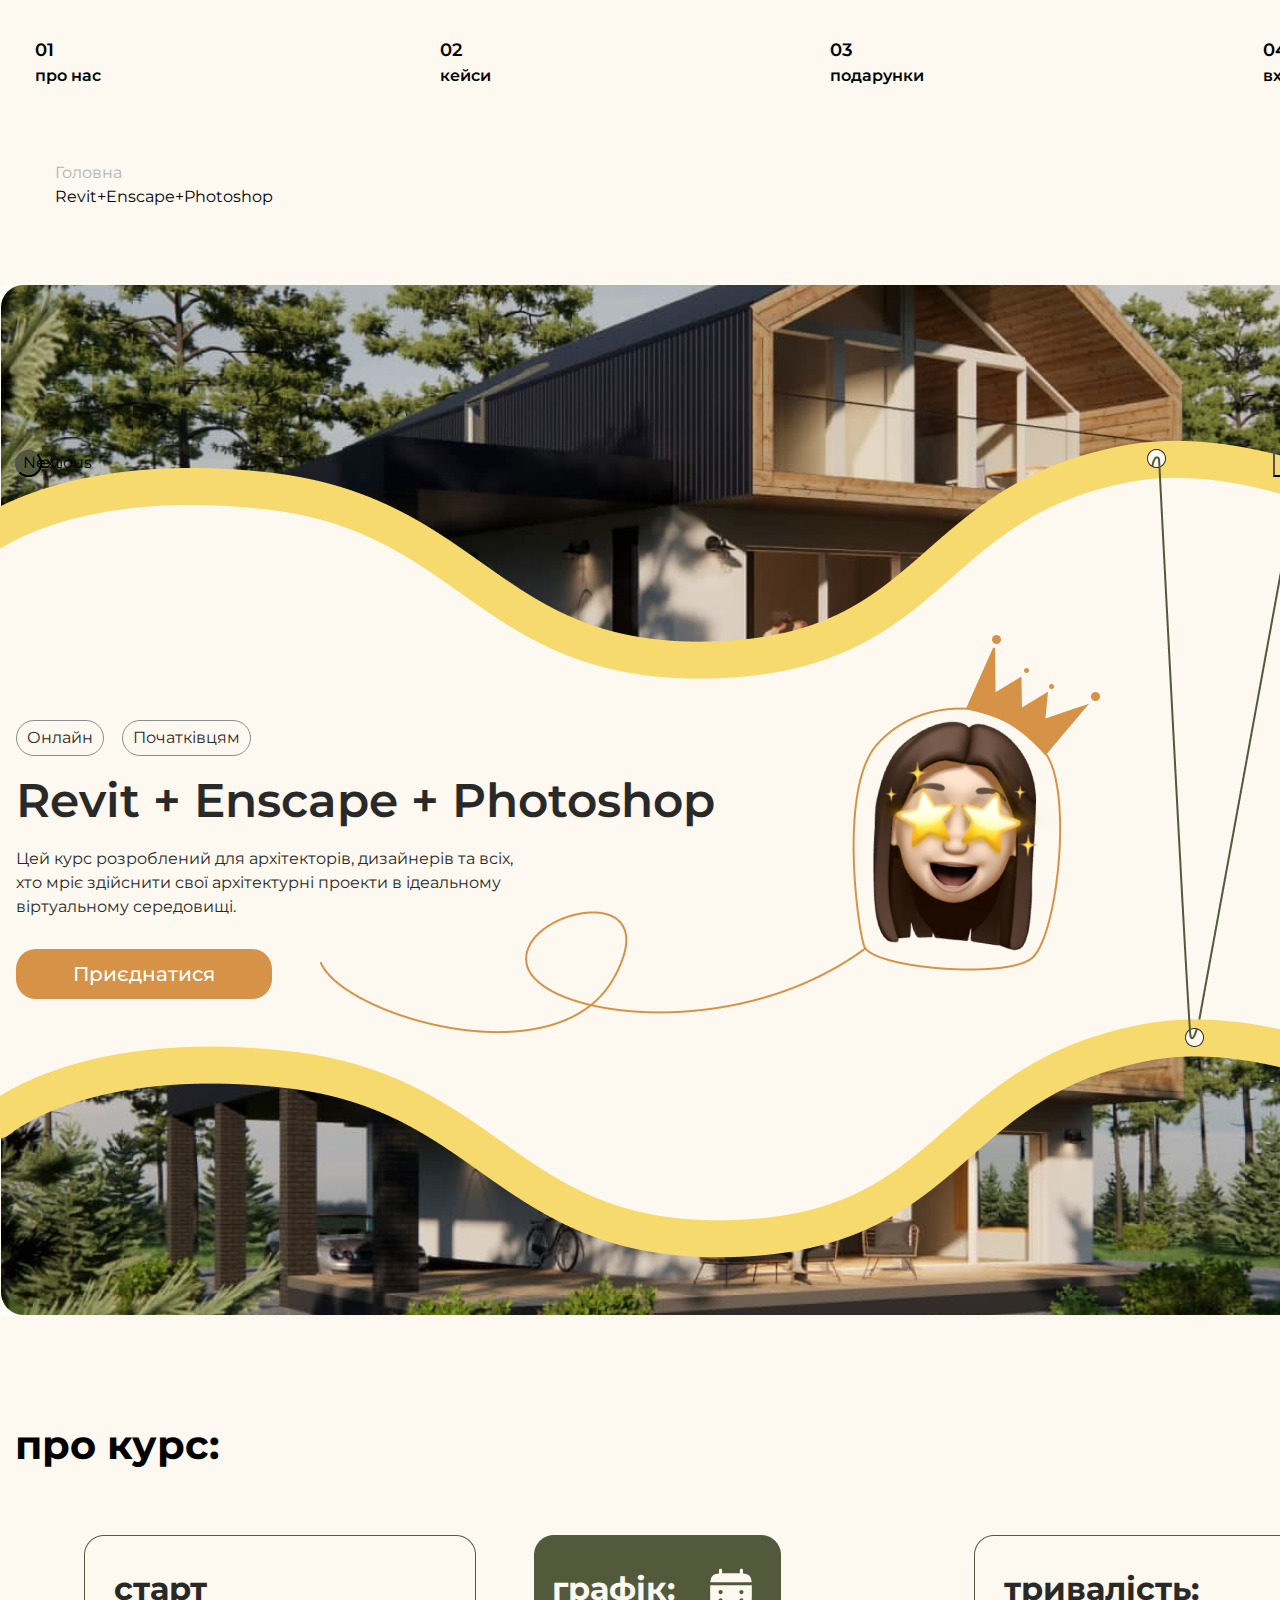
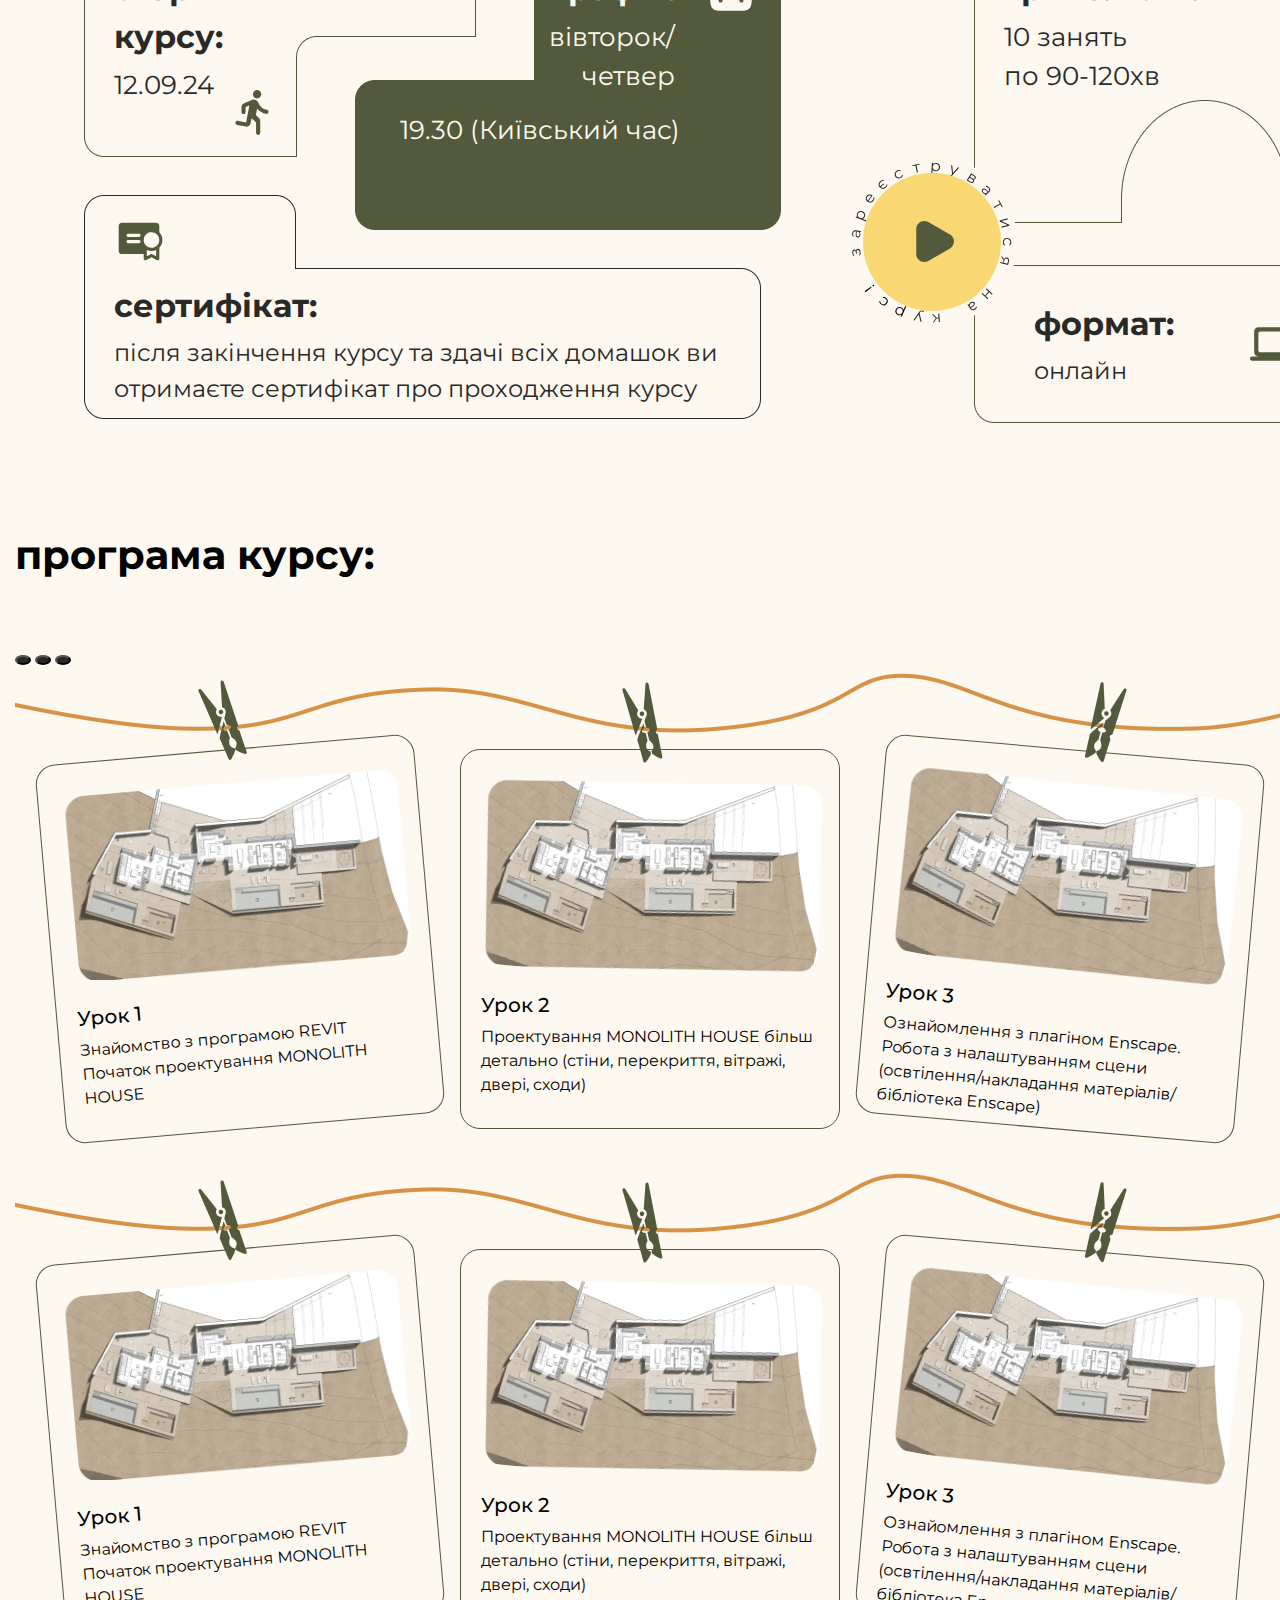
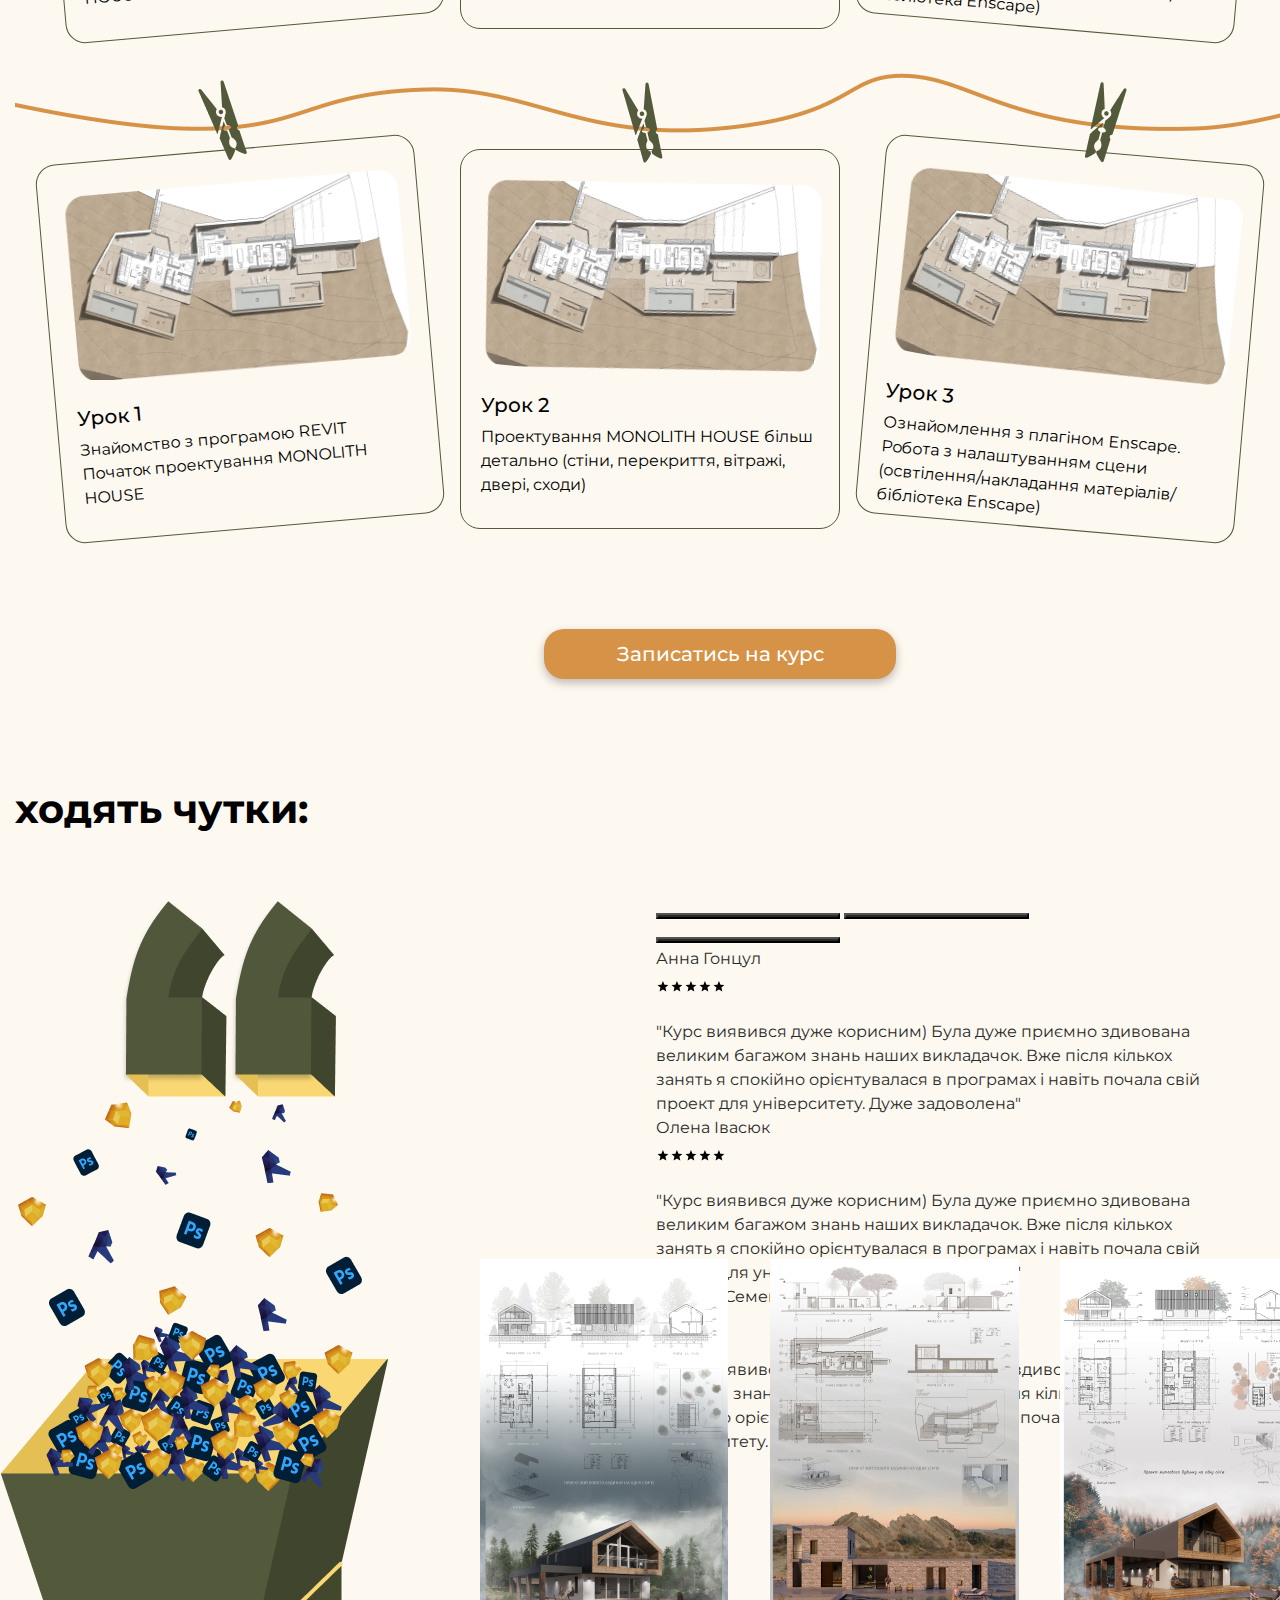
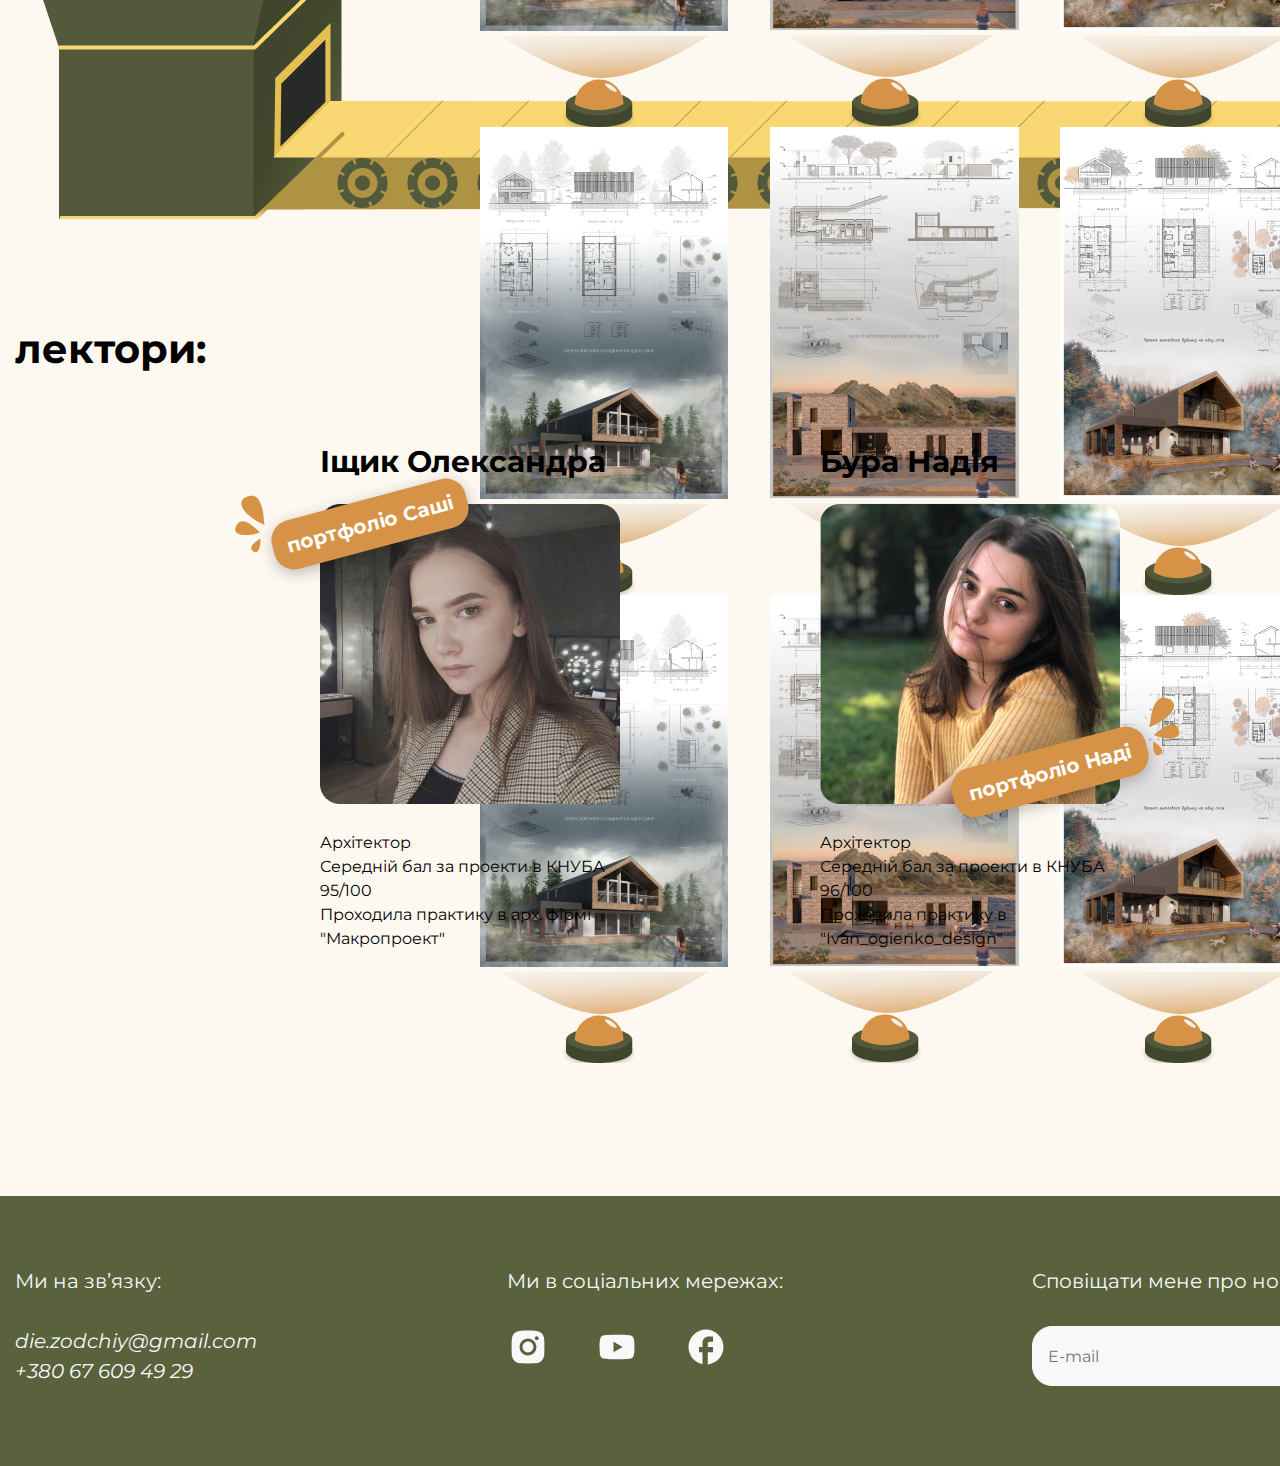
==== commit aaf3139b: "section lectures added" ====
--- a/rep.html
+++ b/rep.html
@@ -549,7 +549,51 @@
           </div>
         </div>
       </section>
-      <section></section>
+      <section class="lectures">
+        <div class="container">
+          <h2 class="sec-title">лектори:</h2>
+          <ul class="lectures-list">
+            <li class="lecture">
+              <svg class="lecture-heading-icon-sasha" width="60" height="90">
+                <use
+                  xlink:href="./sprite/sprite-rep.svg#icon-three-leaves-left"
+                ></use>
+              </svg>
+              <h3 class="lecture-heading sasha">портфоліо Саші</h3>
+              <h4 class="lecture-title">Іщик Олександра</h4>
+              <img
+                class="lecture-img"
+                src="./images/images-rep/oleksandra.png"
+                alt=""
+              />
+              <ul class="lecture-bullets">
+                <li>Архітектор</li>
+                <li>Середній бал за проекти в КНУБА 95/100</li>
+                <li>Проходила практику в арх. фірмі "Макропроект"</li>
+              </ul>
+            </li>
+            <li class="lecture">
+              <h3 class="lecture-heading nadiya">портфоліо Наді</h3>
+              <svg class="lecture-heading-icon-nadiya" width="60" height="90">
+                <use
+                  xlink:href="./sprite/sprite-rep.svg#icon-three-leaves-right"
+                ></use>
+              </svg>
+              <h4 class="lecture-title">Бура Надія</h4>
+              <img
+                class="lecture-img"
+                src="./images/images-rep/nadiya.png"
+                alt=""
+              />
+              <ul class="lecture-bullets">
+                <li>Архітектор</li>
+                <li>Середній бал за проекти в КНУБА 96/100</li>
+                <li>Проходила практику в "Ivan_ogienko_design"</li>
+              </ul>
+            </li>
+          </ul>
+        </div>
+      </section>
       <section></section>
     </main>
     <footer class="footer">
--- a/css/main.min.css
+++ b/css/main.min.css
@@ -1 +1 @@
-.container{width:1440px;margin-left:auto;margin-right:auto;padding-left:15px;padding-right:15px}.hero-container{position:relative}*{box-sizing:border-box}h1,h2,h3,h4,h5,h6,p,ul{margin:0;padding:0}li{list-style:none}a{text-decoration:none}body{background-color:#fdf8f0}@font-face{font-family:"Avenir-Next-Condensed";font-style:normal;font-weight:400;font-display:swap;src:url("../../fonts/Avenir-Next-Condensed.ttf") format("ttf")}@font-face{font-family:"Avenir-Next-Condensed-Bold";font-style:normal;font-weight:700;font-display:swap;src:url("../../fonts/avenir-next-condensed-bold.ttf") format("ttf")}body{font-family:"Montserrat";font-style:normal;font-weight:600;line-height:1.5}.section-title{color:#292928;font-size:40px}section:not(:first-child){padding-bottom:100px}section:last-child{padding-bottom:145px}.hero-content .content-info .getToKnow-box .getToKnow-link,.hero-content .content-info .info-list .list-item{display:flex;align-items:center;justify-content:center}.nav{padding-top:30px}.nav .menu-list{display:flex;align-items:center;justify-content:space-between;width:100%}.nav .menu-list .menu-item{text-align:left;padding:7px 20px}.nav .menu-list .menu-item:hover{border-radius:20px;outline:3px solid #d69347;cursor:pointer}.nav .menu-list .menu-item .menu-text,.nav .menu-list .menu-item .menu-link{color:#000;font-size:18px;line-height:1.5}.nav .menu-list .menu-item .menu-link{font-size:16px}.nav .menu-list .menu-item .auth-wrap{display:flex;align-items:center;justify-content:center;justify-content:space-between}.nav .menu-list .menu-item .auth-wrap .auth-link{color:#000;font-size:16px;line-height:1.5}.nav .menu-list .menu-item .auth-wrap .line::before{content:"";display:block;width:3px;height:16px;margin-left:5px;margin-right:5px;background-color:#000}.numbers-hr{margin-top:50px;margin-left:15px;color:#292928;font-size:11px;font-weight:400;line-height:1.5}.line-hr{background-image:url("../../images/line-hr.png");background-repeat:no-repeat;background-size:cover;height:10px}.line-vr{position:absolute;top:-25px;right:65px;background-image:url("../../images/line-vr.png");background-position:center;background-repeat:no-repeat;background-size:contain;height:620px;width:10px}.line-vr-index{position:absolute;right:45px;top:560px;color:#292928;writing-mode:vertical-lr;font-size:11px;font-weight:400;line-height:1.5}.cursor-icon{position:absolute;right:26px;top:35px}.hero-content{margin-top:20px;margin-right:50px}.hero-content .content-info{display:flex;position:relative}.hero-content .content-info .heading{color:#53593b;font-size:250px;font-weight:700;line-height:.98;text-transform:uppercase}.hero-content .content-info .info-list{position:absolute;top:23px;left:491px}.hero-content .content-info .info-list .list-item{padding:7px 30px;border-radius:20px;border:1px solid #d69347;color:#292928;font-size:20px;line-height:1.5}.hero-content .content-info .info-list .list-item:first-child{width:110px}.hero-content .content-info .info-list .list-item:nth-child(2){width:145px}.hero-content .content-info .info-list .list-item:nth-child(3){width:170px}.hero-content .content-info .info-list .list-item:last-child{width:190px}.hero-content .content-info .info-list .list-item+.list-item{margin-top:10px}.hero-content .content-info .petals{right:489px;position:absolute}.hero-content .content-info .petals .petal-small{position:absolute;top:48px;left:12px}.hero-content .content-info .petals .petal-medium{position:absolute;top:18px;left:9px}.hero-content .content-info .petals .petal-large{position:absolute;top:-4px;left:32px}.hero-content .content-info .getToKnow-box{position:absolute;right:0}.hero-content .content-info .getToKnow-box .stain-medium{position:absolute;z-index:-1;top:22px;right:231px}.hero-content .content-info .getToKnow-box .girls{display:flex}.hero-content .content-info .getToKnow-box .girls .nadya-hero .nadya-hero-img{margin-left:auto}.hero-content .content-info .getToKnow-box .girls .nadya-hero .link-linkedin-nadya{position:absolute;left:85px;top:9px}.hero-content .content-info .getToKnow-box .girls .nadya-hero .link-linkedin-nadya:hover{transform:scale(1.5)}.hero-content .content-info .getToKnow-box .girls .sasha-hero .sasha-hero-img{margin-left:27px}.hero-content .content-info .getToKnow-box .girls .sasha-hero .link-linkedin-sasha{position:absolute;right:150px}.hero-content .content-info .getToKnow-box .girls .sasha-hero .link-linkedin-sasha:hover{transform:scale(1.5)}.hero-content .content-info .getToKnow-box .getToKnow-link{position:absolute;top:215px;right:145px;width:200px;height:60px;transform:rotate(9deg);padding:15px;border-radius:27px;background:#d69347;box-shadow:0px 5px 9px 0px rgba(0,0,0,.25);color:#fff;font-size:20px;line-height:1.5}.hero-content .content-info .getToKnow-box .getToKnow-link:hover{background-color:#fdf8f0;color:#292928;border:1px solid #d69347}.hero-content .content-info .stain-big{position:absolute;z-index:-1;top:25px;left:-40px}.hero-content .content-info .stain-small{position:absolute;z-index:-1;bottom:-25px;left:765px}.title-desc{width:487px;margin-top:25px;color:#292928;font-size:21px;font-weight:400;line-height:1.2}.courses{display:flex;margin-top:60px;padding:0 35px;-moz-column-gap:15px;column-gap:15px}.courses .course{flex-basis:calc((100% - 30px)/3)}.courses .course .course-img{height:350px;margin:0 auto;padding:77px 32px;border-radius:20px;border:1px solid #53593b;background-position:center;background-repeat:no-repeat}.courses .course .course-img.img1{position:relative;background-image:url("../../images/sasha-nadya.png")}.courses .course .course-img .star{position:absolute;top:30px;right:30px}.courses .course .course-img .star-title{position:absolute;top:-10px;right:-13px;z-index:1;color:#fff;font-size:17px;font-weight:500;line-height:1.3}.courses .course .course-img .star-big{position:absolute;top:-52px;right:-50px}.courses .course .course-img.img2{background-image:url("../../images/sasha-graduate.png")}.courses .course .course-img.img3{background-image:url("../../images/nadya-note.png")}.courses .course .course-decs-box{display:flex;margin-top:20px;height:100px}.courses .course .course-decs-box .course-title{flex:80%;color:#292928;font-size:32px;font-weight:500}.courses .course .course-decs-box .quota{flex:20%}.courses .course .course-forwhom{display:flex;margin-top:20px}.courses .course .course-forwhom .forwhom-spec{padding:5px;border-radius:20px;border:1px solid #8d8d8d;color:#292928;font-size:16px;font-weight:400}.courses .course .course-forwhom .forwhom-spec+.forwhom-spec{margin-left:10px}.courses .course .course-desc{margin-top:20px;color:#292928;font-size:16px;font-weight:400;text-align:justify}.courses .course .course-link{display:flex;justify-content:center;margin-top:20px;padding:5px;border-radius:20px;background-color:#d69347;color:#fff;font-size:24px;font-weight:500;line-height:1.5}.courses .course .dev{background-color:#c7c7c7}.courses button[data-bs-slide-to]{width:10px;height:10px;border-radius:50%;background-color:#292928}.courses .carousel-indicators{bottom:-65px;margin-bottom:0;-moz-column-gap:5px;column-gap:5px}.carousel-control-prev,.carousel-control-next{position:absolute;top:50%;width:27px;height:27px;border-radius:50%;background-color:#53593b}.carousel-control-prev-icon,.carousel-control-next-icon{width:15px;height:15px}.how-we-do .section-title{margin-bottom:60px;font-family:"Montserrat";font-weight:600;font-size:40px;line-height:1.5;color:#292928}.how-we-do .img-list{display:flex;justify-content:space-between}.how-we-do .img-list .img-item{position:relative;display:flex;width:49%}.how-we-do .img-list .img-item .nadya-item{width:366px;height:366px;background-repeat:no-repeat;background-position:center;background-size:250px;background-image:url("../../images/nadya-study.png")}.how-we-do .img-list .img-item .adv-list{display:flex;flex-direction:column;justify-content:space-around}.how-we-do .img-list .img-item .adv-list .adv-item{padding:10px 5px 10px 25px;border:1px solid #53593b;border-radius:20px;position:relative}.how-we-do .img-list .img-item .adv-list .adv-item.one{padding:15px 5px 15px 25px}.how-we-do .img-list .img-item .adv-list .adv-item .adv-item-icon{position:absolute;display:flex;align-items:center;justify-content:center;width:40px;height:40px;z-index:1;top:20%;left:-19px;border:1px solid #53593b;border-radius:50%;padding:5px;background-color:#fdf8f0}.how-we-do .img-list .img-item .adv-list .adv-item .adv-item-icon.icon-pos{top:15%}.how-we-do .img-list .img-item .sasha-item{width:366px;height:366px;background-repeat:no-repeat;background-position:25px 15px;background-size:290px;background-image:url("../../images/sasha-study.png")}.title-box{position:relative;margin-bottom:140px}.title-box .icon-news{position:absolute;top:27px;left:26px;width:45px;height:57px;background-image:url(../../images/icon-news.png),url(../../images/icon-news-three.png),url(../../images/icon-news-two.png);background-position:4px,21px,33px 45px;background-repeat:no-repeat;z-index:1}.title-box .icon-news-elips{position:absolute;top:65px;left:50px;display:flex;align-items:center;justify-content:center;width:158px;height:60px;background-color:#d69347;border-radius:27px;transform:rotate(6deg);font-weight:600;font-size:20px;line-height:1.5;color:#fff}.content-wrap{display:flex;-moz-column-gap:15px;column-gap:15px}.content-wrap .news-items .news-item{display:flex;width:435px}.content-wrap .news-items .news-item .item-img{width:270px;height:270px;background-repeat:no-repeat;background-size:cover}.content-wrap .news-items .news-item .nadya{background-image:url(../../images/nadya.png);background-position:-30px 0}.content-wrap .news-items .news-item .sasha{background-image:url(../../images/sasha-news.png);background-position:0 -20px}.content-wrap .news-items .news-item .item-text{width:197px;font-weight:400;font-size:16px;color:#292928}.content-wrap .news-items .news-item:not(:first-child){align-items:center}.content-wrap .news-videos{display:flex;align-items:center;flex-wrap:wrap;gap:30px}.content-wrap .news-videos .news-video{flex-basis:calc((100% - 30px)/2)}.content-wrap .news-videos .news-video .frame{border-radius:20px;overflow:hidden}.content-wrap .news-videos .news-video .news-video-title{font-weight:400;font-size:16px;line-height:1.5;color:#292928}.section-title{margin-bottom:60px}.accordion{--bs-accordion-bg: #fdf8f0;--bs-border-radius: 20px}.accordion-item .accordion-button{font-weight:500;font-size:24px;color:#292928}.comments{position:relative}.section-title{margin-bottom:70px;font-size:40px;color:#292928}.comments-content{display:flex}.comments-content .form{display:flex;flex-direction:column;width:468px}.comments-content .form .label{margin-bottom:18px;font-weight:400;font-size:19px;color:#292928}.comments-content .form .input,.comments-content .form .textarea{padding:15px;margin-bottom:35px;border:1.2px solid #53593b;border-radius:24px 24px 0 24px;height:61px;background-color:rgba(0,0,0,0)}.comments-content .form .textarea{height:174px;resize:none}.comments-content .form .comments-btn{border-radius:24px;padding:11px;border:none;height:59px;background-color:#d69347;font-weight:500;font-size:23px;color:#fff}.comments-content .comments-img{position:relative;width:700px;height:616px;background-image:url(../../images/comments-bg.png);background-repeat:no-repeat;background-size:contain;background-position-y:bottom}.comments-content .comments-img .comments-star,.comments-content .comments-img .comments-star-small,.comments-content .comments-img .comments-star-title{position:absolute}.comments-content .comments-img .comments-star{top:22px;right:100px}.comments-content .comments-img .comments-star-small{top:95px;right:100px}.comments-content .comments-img .comments-star-title{top:65px;right:130px;font-weight:500;font-size:14px;line-height:1.21;color:#fff}.comments-content .comments-img .comments-line-text{position:absolute;bottom:85px;right:150px;width:232px;font-size:20px;text-align:center;color:#292928}.footer{height:270px;padding-top:70px;padding-bottom:70px;background-color:#59613d}.footer .footer-text{margin-bottom:30px;font-weight:400;font-size:20px;line-height:1.5;color:#f8f8f8}.footer .footer-position{display:flex;justify-content:space-between}.footer .footer-position .contacts .contacts-list{row-gap:10px}.footer .footer-position .contacts .contacts-list .contacts-item .contacts-link{font-weight:400;font-size:20px;line-height:1.5;color:#f8f8f8}.footer .footer-position .socials .socials-list{width:220px;display:flex;justify-content:space-between;align-items:center}.footer .footer-position .notifications .notification-input{border:1px solid #f8f8f8;border-radius:20px 20px 0 20px;padding:15px;width:393px;height:60px;background:#f8f8f8}.footer .footer-position .notifications .notification-input .notification-input::-moz-placeholder{font-weight:400;font-size:20px;line-height:1.5;color:#595959}.footer .footer-position .notifications .notification-input .notification-input::placeholder{font-weight:400;font-size:20px;line-height:1.5;color:#595959}.rep-breadcrumb{padding-top:50px;padding-bottom:60px}.rep-breadcrumb .breadcrumb{font-weight:400;font-size:16px}.rep-breadcrumb .breadcrumb-link{color:#b5b5b5}.rep-breadcrumb.active{color:#292928}.rep-hero{padding-top:435px;padding-bottom:320px;width:1442px;height:1030px;margin:0 auto;background-image:url(../../../images/images-rep/rep-sasha.png),url(../../../images/images-rep/rep-hero-bg2.png),url(../../../images/images-rep/rep-hero-bg.jpg);background-repeat:no-repeat;background-position:320px 350px,0px 155px,center}.rep-hero .rep-hero-forwhom{display:flex;justify-content:space-between;width:235px;margin-bottom:10px}.rep-hero .rep-hero-forwhom .rep-forwhom-spec{padding:5px 10px;border-radius:20px;border:1px solid #8d8d8d;color:#292928;font-size:16px;font-weight:400;line-height:1.5}.rep-hero .rep-title{margin-bottom:10px;color:#292928;font-size:47px;font-weight:600;line-height:1.5}.rep-hero .rep-course-desc{width:510px;margin-bottom:30px;color:#292928;font-size:16px;font-weight:400}.rep-hero .rep-course-link{display:flex;justify-content:center;width:256px;padding:10px 55px;border-radius:20px;background-color:#d69347;color:#fff;font-size:20px;font-weight:500;line-height:1.5}.rep-about{padding-top:100px}.rep-about .rep-position{position:relative}.rep-about .course-desc-list{position:relative;display:flex;flex-wrap:wrap;height:490px;padding:0 69px}.rep-about .desc-item-title{margin-bottom:5px;font-size:32px;color:#292928}.rep-about .course-desc-item:first-child{position:relative;width:392px;height:222px;background-image:url("../../../images/images-rep/rep-about-one.png")}.rep-about .course-desc-item:first-child .start-item-wrap{padding:30px 155px 90px 30px}.rep-about .course-desc-item:first-child .start-item-wrap .desc-item-time{font-weight:400;font-size:26px;color:#292928}.rep-about .course-desc-item:first-child .start-item-icon{position:absolute;bottom:20px;left:145px;fill:#53593b}.rep-about .course-desc-item:nth-child(2){position:absolute;left:340px;width:426px;height:295px;background-image:url("../../../images/images-rep/rep-about-two.png")}.rep-about .course-desc-item:nth-child(2) .schedule-item-wrap{width:320px;padding-top:30px;padding-left:45px;text-align:right}.rep-about .course-desc-item:nth-child(2) .schedule-item-wrap .schedule-item-title{font-size:32px;color:#fdf8f0;margin-bottom:5px}.rep-about .course-desc-item:nth-child(2) .schedule-item-wrap .schedule-item-text{font-size:26px;font-weight:400;color:#fdf8f0;margin-bottom:15px}.rep-about .course-desc-item:nth-child(2) .schedule-item-wrap .schedule-item-time{display:block;width:320px;font-size:26px;font-weight:400;color:#fdf8f0;text-align:start}.rep-about .course-desc-item:nth-child(2) .schedule-item-icon{position:absolute;top:30px;right:25px;fill:#fdf8f0}.rep-about .course-desc-item:nth-child(3){position:absolute;right:65px;width:386px;height:288px;display:flex;justify-content:space-between;padding:30px 30px 125px;background-image:url("../../../images/images-rep/rep-about-three.png")}.rep-about .course-desc-item:nth-child(3) .duration-item-text{font-size:26px;font-weight:400;color:#292928}.rep-about .course-desc-item:nth-child(3) .duration-item-icon{fill:#53593b}.rep-about .course-desc-item:nth-child(4){position:absolute;top:260px;width:677px;height:224px;padding-top:20px;padding-left:30px;background-image:url("../../../images/images-rep/rep-about-four.png")}.rep-about .course-desc-item:nth-child(4) .certificate-item-icon{margin-bottom:10px;fill:#53593b}.rep-about .course-desc-item:nth-child(4) .certificate-item-title{margin-bottom:5px;font-size:32px;color:#292928}.rep-about .course-desc-item:nth-child(4) .certificate-item-text{font-size:24px;font-weight:400;color:#292928}.rep-about .course-desc-item:last-child{position:absolute;right:65px;top:330px;width:386px;height:158px;padding:35px 60px;display:flex;align-items:center;justify-content:space-between;background-image:url("../../../images/images-rep/rep-about-five.png")}.rep-about .course-desc-item:last-child .format-item-wrap{width:140px}.rep-about .course-desc-item:last-child .format-item-title{margin-bottom:5px;font-size:32px;color:#292928}.rep-about .course-desc-item:last-child .format-item-text{font-size:24px;font-weight:400;color:#292928}.rep-about .course-desc-item:last-child .format-item-icon{fill:#53593b}.rep-about .rep-btn{position:absolute;right:401px;top:320px}.sec-title{margin-bottom:60px;font-size:40px}.rep-program .carousel-indicators{bottom:-40px}.rep-program button[data-bs-slide-to]{width:10px;height:10px;border-radius:50%;background-color:#292928}.rep-program .rep-program-btn{display:block;width:352px;height:50px;margin:60px auto 0;padding:10px;border:none;border-radius:20px;box-shadow:0 4px 10px 0 rgba(0,0,0,.25);background:#d69347;font-weight:500;font-size:20px;color:#fff}.prog-wrapper{position:relative;height:500px}.prog-decoration{height:105px;background-image:url(../../../images/images-rep/rep-program.png);background-position:-85px;background-size:cover}.lessons{position:absolute;top:80px;display:flex;height:380px;padding:0 35px;-moz-column-gap:30px;column-gap:30px}.lessons .lesson{border:1px solid #53593b;border-radius:20px;padding:20px;width:380px;height:380px}.lessons .lesson.lesson-one{transform:rotate(-5deg)}.lessons .lesson.lesson-one .lesson-img{border-radius:20px;width:346px;height:210px;background-image:url(../../../images/images-rep/rep-lesson-bg.png);transform:rotate(5deg);background-size:cover}.lessons .lesson.lesson-one .lesson-title{margin-top:10px;font-weight:500;font-size:20px;color:#000}.lessons .lesson.lesson-one .lesson-desc{margin-top:5px;font-weight:400;font-size:16px;color:#000;text-align:left}.lessons .lesson.lesson-two .lesson-img{border-radius:20px;width:346px;height:210px;background-image:url(../../../images/images-rep/rep-lesson-bg.png);transform:rotate(6deg);background-size:cover}.lessons .lesson.lesson-two .lesson-title{margin-top:10px;font-weight:500;font-size:20px;color:#000}.lessons .lesson.lesson-two .lesson-desc{margin-top:5px;font-weight:400;font-size:16px;color:#000;text-align:left}.lessons .lesson.lesson-three{transform:rotate(5deg)}.lessons .lesson.lesson-three .lesson-img{border-radius:20px;width:346px;height:210px;background-image:url(../../../images/images-rep/rep-lesson-bg.png);transform:rotate(6deg);background-size:cover}.lessons .lesson.lesson-three .lesson-title{margin-top:10px;font-weight:500;font-size:20px;color:#000}.lessons .lesson.lesson-three .lesson-desc{margin-top:5px;font-weight:400;font-size:16px;color:#000;text-align:left}.conveyor{width:1457px;height:920px;margin:0 auto;background-image:url("../../../images/images-rep/rep-conveer.png");background-repeat:no-repeat}.conveyor .carousel.slide{width:560px;height:180px;margin-left:45%}.conveyor .carousel.slide .carousel-indicators{bottom:-10px;background-color:#fdf8f0;margin:0}.conveyor .carousel.slide .carousel-indicators button[data-bs-slide-to]{width:33%;background-color:#292928}.conveyor .carousel.slide .reviewer,.conveyor .carousel.slide .review-text{font-weight:400;font-size:16px;color:#292928}.conveyor .carousel.slide .rate-list{display:flex;align-items:center;margin-top:5px}.conveyor .carousel.slide .review-text{margin-top:20px}.conveyor .carousel.slide .carousel-control-next{right:-20px;background-color:rgba(0,0,0,0);border-radius:0}.conveyor .carousel.slide.three{margin-top:180px;margin-left:480px;width:850px;height:auto}.conveyor .carousel.slide.three .carousel-inner .conveyor-list{display:flex;-moz-column-gap:40px;column-gap:40px;width:830px}.conveyor .carousel.slide.three .carousel-inner .conveyor-list .conveyor-item{flex-basis:calc((100% - 80px)/3);height:468px;background-repeat:no-repeat}.conveyor .carousel.slide.three .carousel-inner .conveyor-list .conveyor-item.one{background-image:url("../../../images/images-rep/rep-rumors-img1.png")}.conveyor .carousel.slide.three .carousel-inner .conveyor-list .conveyor-item.two{background-image:url("../../../images/images-rep/rep-rumors-img2.png")}.conveyor .carousel.slide.three .carousel-inner .conveyor-list .conveyor-item.three{background-image:url("../../../images/images-rep/rep-rumors-img3.png")}/*# sourceMappingURL=main.min.css.map */+.container{width:1440px;margin-left:auto;margin-right:auto;padding-left:15px;padding-right:15px}.hero-container{position:relative}*{box-sizing:border-box}h1,h2,h3,h4,h5,h6,p,ul{margin:0;padding:0}li{list-style:none}a{text-decoration:none}body{background-color:#fdf8f0}@font-face{font-family:"Avenir-Next-Condensed";font-style:normal;font-weight:400;font-display:swap;src:url("../../fonts/Avenir-Next-Condensed.ttf") format("ttf")}@font-face{font-family:"Avenir-Next-Condensed-Bold";font-style:normal;font-weight:700;font-display:swap;src:url("../../fonts/avenir-next-condensed-bold.ttf") format("ttf")}body{font-family:"Montserrat";font-style:normal;font-weight:600;line-height:1.5}.section-title{color:#292928;font-size:40px}section:not(:first-child){padding-bottom:100px}section:last-child{padding-bottom:145px}.hero-content .content-info .getToKnow-box .getToKnow-link,.hero-content .content-info .info-list .list-item{display:flex;align-items:center;justify-content:center}.nav{padding-top:30px}.nav .menu-list{display:flex;align-items:center;justify-content:space-between;width:100%}.nav .menu-list .menu-item{text-align:left;padding:7px 20px}.nav .menu-list .menu-item:hover{border-radius:20px;outline:3px solid #d69347;cursor:pointer}.nav .menu-list .menu-item .menu-text,.nav .menu-list .menu-item .menu-link{color:#000;font-size:18px;line-height:1.5}.nav .menu-list .menu-item .menu-link{font-size:16px}.nav .menu-list .menu-item .auth-wrap{display:flex;align-items:center;justify-content:center;justify-content:space-between}.nav .menu-list .menu-item .auth-wrap .auth-link{color:#000;font-size:16px;line-height:1.5}.nav .menu-list .menu-item .auth-wrap .line::before{content:"";display:block;width:3px;height:16px;margin-left:5px;margin-right:5px;background-color:#000}.numbers-hr{margin-top:50px;margin-left:15px;color:#292928;font-size:11px;font-weight:400;line-height:1.5}.line-hr{background-image:url("../../images/line-hr.png");background-repeat:no-repeat;background-size:cover;height:10px}.line-vr{position:absolute;top:-25px;right:65px;background-image:url("../../images/line-vr.png");background-position:center;background-repeat:no-repeat;background-size:contain;height:620px;width:10px}.line-vr-index{position:absolute;right:45px;top:560px;color:#292928;writing-mode:vertical-lr;font-size:11px;font-weight:400;line-height:1.5}.cursor-icon{position:absolute;right:26px;top:35px}.hero-content{margin-top:20px;margin-right:50px}.hero-content .content-info{display:flex;position:relative}.hero-content .content-info .heading{color:#53593b;font-size:250px;font-weight:700;line-height:.98;text-transform:uppercase}.hero-content .content-info .info-list{position:absolute;top:23px;left:491px}.hero-content .content-info .info-list .list-item{padding:7px 30px;border-radius:20px;border:1px solid #d69347;color:#292928;font-size:20px;line-height:1.5}.hero-content .content-info .info-list .list-item:first-child{width:110px}.hero-content .content-info .info-list .list-item:nth-child(2){width:145px}.hero-content .content-info .info-list .list-item:nth-child(3){width:170px}.hero-content .content-info .info-list .list-item:last-child{width:190px}.hero-content .content-info .info-list .list-item+.list-item{margin-top:10px}.hero-content .content-info .petals{right:489px;position:absolute}.hero-content .content-info .petals .petal-small{position:absolute;top:48px;left:12px}.hero-content .content-info .petals .petal-medium{position:absolute;top:18px;left:9px}.hero-content .content-info .petals .petal-large{position:absolute;top:-4px;left:32px}.hero-content .content-info .getToKnow-box{position:absolute;right:0}.hero-content .content-info .getToKnow-box .stain-medium{position:absolute;z-index:-1;top:22px;right:231px}.hero-content .content-info .getToKnow-box .girls{display:flex}.hero-content .content-info .getToKnow-box .girls .nadya-hero .nadya-hero-img{margin-left:auto}.hero-content .content-info .getToKnow-box .girls .nadya-hero .link-linkedin-nadya{position:absolute;left:85px;top:9px}.hero-content .content-info .getToKnow-box .girls .nadya-hero .link-linkedin-nadya:hover{transform:scale(1.5)}.hero-content .content-info .getToKnow-box .girls .sasha-hero .sasha-hero-img{margin-left:27px}.hero-content .content-info .getToKnow-box .girls .sasha-hero .link-linkedin-sasha{position:absolute;right:150px}.hero-content .content-info .getToKnow-box .girls .sasha-hero .link-linkedin-sasha:hover{transform:scale(1.5)}.hero-content .content-info .getToKnow-box .getToKnow-link{position:absolute;top:215px;right:145px;width:200px;height:60px;transform:rotate(9deg);padding:15px;border-radius:27px;background:#d69347;box-shadow:0px 5px 9px 0px rgba(0,0,0,.25);color:#fff;font-size:20px;line-height:1.5}.hero-content .content-info .getToKnow-box .getToKnow-link:hover{background-color:#fdf8f0;color:#292928;border:1px solid #d69347}.hero-content .content-info .stain-big{position:absolute;z-index:-1;top:25px;left:-40px}.hero-content .content-info .stain-small{position:absolute;z-index:-1;bottom:-25px;left:765px}.title-desc{width:487px;margin-top:25px;color:#292928;font-size:21px;font-weight:400;line-height:1.2}.courses{display:flex;margin-top:60px;padding:0 35px;-moz-column-gap:15px;column-gap:15px}.courses .course{flex-basis:calc((100% - 30px)/3)}.courses .course .course-img{height:350px;margin:0 auto;padding:77px 32px;border-radius:20px;border:1px solid #53593b;background-position:center;background-repeat:no-repeat}.courses .course .course-img.img1{position:relative;background-image:url("../../images/sasha-nadya.png")}.courses .course .course-img .star{position:absolute;top:30px;right:30px}.courses .course .course-img .star-title{position:absolute;top:-10px;right:-13px;z-index:1;color:#fff;font-size:17px;font-weight:500;line-height:1.3}.courses .course .course-img .star-big{position:absolute;top:-52px;right:-50px}.courses .course .course-img.img2{background-image:url("../../images/sasha-graduate.png")}.courses .course .course-img.img3{background-image:url("../../images/nadya-note.png")}.courses .course .course-decs-box{display:flex;margin-top:20px;height:100px}.courses .course .course-decs-box .course-title{flex:80%;color:#292928;font-size:32px;font-weight:500}.courses .course .course-decs-box .quota{flex:20%}.courses .course .course-forwhom{display:flex;margin-top:20px}.courses .course .course-forwhom .forwhom-spec{padding:5px;border-radius:20px;border:1px solid #8d8d8d;color:#292928;font-size:16px;font-weight:400}.courses .course .course-forwhom .forwhom-spec+.forwhom-spec{margin-left:10px}.courses .course .course-desc{margin-top:20px;color:#292928;font-size:16px;font-weight:400;text-align:justify}.courses .course .course-link{display:flex;justify-content:center;margin-top:20px;padding:5px;border-radius:20px;background-color:#d69347;color:#fff;font-size:24px;font-weight:500;line-height:1.5}.courses .course .dev{background-color:#c7c7c7}.courses button[data-bs-slide-to]{width:10px;height:10px;border-radius:50%;background-color:#292928}.courses .carousel-indicators{bottom:-65px;margin-bottom:0;-moz-column-gap:5px;column-gap:5px}.carousel-control-prev,.carousel-control-next{position:absolute;top:50%;width:27px;height:27px;border-radius:50%;background-color:#53593b}.carousel-control-prev-icon,.carousel-control-next-icon{width:15px;height:15px}.how-we-do .section-title{margin-bottom:60px;font-family:"Montserrat";font-weight:600;font-size:40px;line-height:1.5;color:#292928}.how-we-do .img-list{display:flex;justify-content:space-between}.how-we-do .img-list .img-item{position:relative;display:flex;width:49%}.how-we-do .img-list .img-item .nadya-item{width:366px;height:366px;background-repeat:no-repeat;background-position:center;background-size:250px;background-image:url("../../images/nadya-study.png")}.how-we-do .img-list .img-item .adv-list{display:flex;flex-direction:column;justify-content:space-around}.how-we-do .img-list .img-item .adv-list .adv-item{padding:10px 5px 10px 25px;border:1px solid #53593b;border-radius:20px;position:relative}.how-we-do .img-list .img-item .adv-list .adv-item.one{padding:15px 5px 15px 25px}.how-we-do .img-list .img-item .adv-list .adv-item .adv-item-icon{position:absolute;display:flex;align-items:center;justify-content:center;width:40px;height:40px;z-index:1;top:20%;left:-19px;border:1px solid #53593b;border-radius:50%;padding:5px;background-color:#fdf8f0}.how-we-do .img-list .img-item .adv-list .adv-item .adv-item-icon.icon-pos{top:15%}.how-we-do .img-list .img-item .sasha-item{width:366px;height:366px;background-repeat:no-repeat;background-position:25px 15px;background-size:290px;background-image:url("../../images/sasha-study.png")}.title-box{position:relative;margin-bottom:140px}.title-box .icon-news{position:absolute;top:27px;left:26px;width:45px;height:57px;background-image:url(../../images/icon-news.png),url(../../images/icon-news-three.png),url(../../images/icon-news-two.png);background-position:4px,21px,33px 45px;background-repeat:no-repeat;z-index:1}.title-box .icon-news-elips{position:absolute;top:65px;left:50px;display:flex;align-items:center;justify-content:center;width:158px;height:60px;background-color:#d69347;border-radius:27px;transform:rotate(6deg);font-weight:600;font-size:20px;line-height:1.5;color:#fff}.content-wrap{display:flex;-moz-column-gap:15px;column-gap:15px}.content-wrap .news-items .news-item{display:flex;width:435px}.content-wrap .news-items .news-item .item-img{width:270px;height:270px;background-repeat:no-repeat;background-size:cover}.content-wrap .news-items .news-item .nadya{background-image:url(../../images/nadya.png);background-position:-30px 0}.content-wrap .news-items .news-item .sasha{background-image:url(../../images/sasha-news.png);background-position:0 -20px}.content-wrap .news-items .news-item .item-text{width:197px;font-weight:400;font-size:16px;color:#292928}.content-wrap .news-items .news-item:not(:first-child){align-items:center}.content-wrap .news-videos{display:flex;align-items:center;flex-wrap:wrap;gap:30px}.content-wrap .news-videos .news-video{flex-basis:calc((100% - 30px)/2)}.content-wrap .news-videos .news-video .frame{border-radius:20px;overflow:hidden}.content-wrap .news-videos .news-video .news-video-title{font-weight:400;font-size:16px;line-height:1.5;color:#292928}.section-title{margin-bottom:60px}.accordion{--bs-accordion-bg: #fdf8f0;--bs-border-radius: 20px}.accordion-item .accordion-button{font-weight:500;font-size:24px;color:#292928}.comments{position:relative}.section-title{margin-bottom:70px;font-size:40px;color:#292928}.comments-content{display:flex}.comments-content .form{display:flex;flex-direction:column;width:468px}.comments-content .form .label{margin-bottom:18px;font-weight:400;font-size:19px;color:#292928}.comments-content .form .input,.comments-content .form .textarea{padding:15px;margin-bottom:35px;border:1.2px solid #53593b;border-radius:24px 24px 0 24px;height:61px;background-color:rgba(0,0,0,0)}.comments-content .form .textarea{height:174px;resize:none}.comments-content .form .comments-btn{border-radius:24px;padding:11px;border:none;height:59px;background-color:#d69347;font-weight:500;font-size:23px;color:#fff}.comments-content .comments-img{position:relative;width:700px;height:616px;background-image:url(../../images/comments-bg.png);background-repeat:no-repeat;background-size:contain;background-position-y:bottom}.comments-content .comments-img .comments-star,.comments-content .comments-img .comments-star-small,.comments-content .comments-img .comments-star-title{position:absolute}.comments-content .comments-img .comments-star{top:22px;right:100px}.comments-content .comments-img .comments-star-small{top:95px;right:100px}.comments-content .comments-img .comments-star-title{top:65px;right:130px;font-weight:500;font-size:14px;line-height:1.21;color:#fff}.comments-content .comments-img .comments-line-text{position:absolute;bottom:85px;right:150px;width:232px;font-size:20px;text-align:center;color:#292928}.footer{height:270px;padding-top:70px;padding-bottom:70px;background-color:#59613d}.footer .footer-text{margin-bottom:30px;font-weight:400;font-size:20px;line-height:1.5;color:#f8f8f8}.footer .footer-position{display:flex;justify-content:space-between}.footer .footer-position .contacts .contacts-list{row-gap:10px}.footer .footer-position .contacts .contacts-list .contacts-item .contacts-link{font-weight:400;font-size:20px;line-height:1.5;color:#f8f8f8}.footer .footer-position .socials .socials-list{width:220px;display:flex;justify-content:space-between;align-items:center}.footer .footer-position .notifications .notification-input{border:1px solid #f8f8f8;border-radius:20px 20px 0 20px;padding:15px;width:393px;height:60px;background:#f8f8f8}.footer .footer-position .notifications .notification-input .notification-input::-moz-placeholder{font-weight:400;font-size:20px;line-height:1.5;color:#595959}.footer .footer-position .notifications .notification-input .notification-input::placeholder{font-weight:400;font-size:20px;line-height:1.5;color:#595959}.rep-breadcrumb{padding-top:50px;padding-bottom:60px}.rep-breadcrumb .breadcrumb{font-weight:400;font-size:16px}.rep-breadcrumb .breadcrumb-link{color:#b5b5b5}.rep-breadcrumb.active{color:#292928}.rep-hero{padding-top:435px;padding-bottom:320px;width:1442px;height:1030px;margin:0 auto;background-image:url(../../../images/images-rep/rep-sasha.png),url(../../../images/images-rep/rep-hero-bg2.png),url(../../../images/images-rep/rep-hero-bg.jpg);background-repeat:no-repeat;background-position:320px 350px,0px 155px,center}.rep-hero .rep-hero-forwhom{display:flex;justify-content:space-between;width:235px;margin-bottom:10px}.rep-hero .rep-hero-forwhom .rep-forwhom-spec{padding:5px 10px;border-radius:20px;border:1px solid #8d8d8d;color:#292928;font-size:16px;font-weight:400;line-height:1.5}.rep-hero .rep-title{margin-bottom:10px;color:#292928;font-size:47px;font-weight:600;line-height:1.5}.rep-hero .rep-course-desc{width:510px;margin-bottom:30px;color:#292928;font-size:16px;font-weight:400}.rep-hero .rep-course-link{display:flex;justify-content:center;width:256px;padding:10px 55px;border-radius:20px;background-color:#d69347;color:#fff;font-size:20px;font-weight:500;line-height:1.5}.rep-about{padding-top:100px}.rep-about .rep-position{position:relative}.rep-about .course-desc-list{position:relative;display:flex;flex-wrap:wrap;height:490px;padding:0 69px}.rep-about .desc-item-title{margin-bottom:5px;font-size:32px;color:#292928}.rep-about .course-desc-item:first-child{position:relative;width:392px;height:222px;background-image:url("../../../images/images-rep/rep-about-one.png")}.rep-about .course-desc-item:first-child .start-item-wrap{padding:30px 155px 90px 30px}.rep-about .course-desc-item:first-child .start-item-wrap .desc-item-time{font-weight:400;font-size:26px;color:#292928}.rep-about .course-desc-item:first-child .start-item-icon{position:absolute;bottom:20px;left:145px;fill:#53593b}.rep-about .course-desc-item:nth-child(2){position:absolute;left:340px;width:426px;height:295px;background-image:url("../../../images/images-rep/rep-about-two.png")}.rep-about .course-desc-item:nth-child(2) .schedule-item-wrap{width:320px;padding-top:30px;padding-left:45px;text-align:right}.rep-about .course-desc-item:nth-child(2) .schedule-item-wrap .schedule-item-title{font-size:32px;color:#fdf8f0;margin-bottom:5px}.rep-about .course-desc-item:nth-child(2) .schedule-item-wrap .schedule-item-text{font-size:26px;font-weight:400;color:#fdf8f0;margin-bottom:15px}.rep-about .course-desc-item:nth-child(2) .schedule-item-wrap .schedule-item-time{display:block;width:320px;font-size:26px;font-weight:400;color:#fdf8f0;text-align:start}.rep-about .course-desc-item:nth-child(2) .schedule-item-icon{position:absolute;top:30px;right:25px;fill:#fdf8f0}.rep-about .course-desc-item:nth-child(3){position:absolute;right:65px;width:386px;height:288px;display:flex;justify-content:space-between;padding:30px 30px 125px;background-image:url("../../../images/images-rep/rep-about-three.png")}.rep-about .course-desc-item:nth-child(3) .duration-item-text{font-size:26px;font-weight:400;color:#292928}.rep-about .course-desc-item:nth-child(3) .duration-item-icon{fill:#53593b}.rep-about .course-desc-item:nth-child(4){position:absolute;top:260px;width:677px;height:224px;padding-top:20px;padding-left:30px;background-image:url("../../../images/images-rep/rep-about-four.png")}.rep-about .course-desc-item:nth-child(4) .certificate-item-icon{margin-bottom:10px;fill:#53593b}.rep-about .course-desc-item:nth-child(4) .certificate-item-title{margin-bottom:5px;font-size:32px;color:#292928}.rep-about .course-desc-item:nth-child(4) .certificate-item-text{font-size:24px;font-weight:400;color:#292928}.rep-about .course-desc-item:last-child{position:absolute;right:65px;top:330px;width:386px;height:158px;padding:35px 60px;display:flex;align-items:center;justify-content:space-between;background-image:url("../../../images/images-rep/rep-about-five.png")}.rep-about .course-desc-item:last-child .format-item-wrap{width:140px}.rep-about .course-desc-item:last-child .format-item-title{margin-bottom:5px;font-size:32px;color:#292928}.rep-about .course-desc-item:last-child .format-item-text{font-size:24px;font-weight:400;color:#292928}.rep-about .course-desc-item:last-child .format-item-icon{fill:#53593b}.rep-about .rep-btn{position:absolute;right:401px;top:320px}.sec-title{margin-bottom:60px;font-size:40px}.rep-program .carousel-indicators{bottom:-40px}.rep-program button[data-bs-slide-to]{width:10px;height:10px;border-radius:50%;background-color:#292928}.rep-program .rep-program-btn{display:block;width:352px;height:50px;margin:60px auto 0;padding:10px;border:none;border-radius:20px;box-shadow:0 4px 10px 0 rgba(0,0,0,.25);background:#d69347;font-weight:500;font-size:20px;color:#fff}.prog-wrapper{position:relative;height:500px}.prog-decoration{height:105px;background-image:url(../../../images/images-rep/rep-program.png);background-position:-85px;background-size:cover}.lessons{position:absolute;top:80px;display:flex;height:380px;padding:0 35px;-moz-column-gap:30px;column-gap:30px}.lessons .lesson{border:1px solid #53593b;border-radius:20px;padding:20px;width:380px;height:380px}.lessons .lesson.lesson-one{transform:rotate(-5deg)}.lessons .lesson.lesson-one .lesson-img{border-radius:20px;width:346px;height:210px;background-image:url(../../../images/images-rep/rep-lesson-bg.png);transform:rotate(5deg);background-size:cover}.lessons .lesson.lesson-one .lesson-title{margin-top:10px;font-weight:500;font-size:20px;color:#000}.lessons .lesson.lesson-one .lesson-desc{margin-top:5px;font-weight:400;font-size:16px;color:#000;text-align:left}.lessons .lesson.lesson-two .lesson-img{border-radius:20px;width:346px;height:210px;background-image:url(../../../images/images-rep/rep-lesson-bg.png);transform:rotate(6deg);background-size:cover}.lessons .lesson.lesson-two .lesson-title{margin-top:10px;font-weight:500;font-size:20px;color:#000}.lessons .lesson.lesson-two .lesson-desc{margin-top:5px;font-weight:400;font-size:16px;color:#000;text-align:left}.lessons .lesson.lesson-three{transform:rotate(5deg)}.lessons .lesson.lesson-three .lesson-img{border-radius:20px;width:346px;height:210px;background-image:url(../../../images/images-rep/rep-lesson-bg.png);transform:rotate(6deg);background-size:cover}.lessons .lesson.lesson-three .lesson-title{margin-top:10px;font-weight:500;font-size:20px;color:#000}.lessons .lesson.lesson-three .lesson-desc{margin-top:5px;font-weight:400;font-size:16px;color:#000;text-align:left}.conveyor{width:1457px;height:920px;margin:0 auto;background-image:url("../../../images/images-rep/rep-conveer.png");background-repeat:no-repeat}.conveyor .carousel.slide{width:560px;height:180px;margin-left:45%}.conveyor .carousel.slide .carousel-indicators{bottom:-10px;background-color:#fdf8f0;margin:0}.conveyor .carousel.slide .carousel-indicators button[data-bs-slide-to]{width:33%;background-color:#292928}.conveyor .carousel.slide .reviewer,.conveyor .carousel.slide .review-text{font-weight:400;font-size:16px;color:#292928}.conveyor .carousel.slide .rate-list{display:flex;align-items:center;margin-top:5px}.conveyor .carousel.slide .review-text{margin-top:20px}.conveyor .carousel.slide .carousel-control-next{right:-20px;background-color:rgba(0,0,0,0);border-radius:0}.conveyor .carousel.slide.three{margin-top:180px;margin-left:480px;width:850px;height:auto}.conveyor .carousel.slide.three .carousel-inner .conveyor-list{display:flex;-moz-column-gap:40px;column-gap:40px;width:830px}.conveyor .carousel.slide.three .carousel-inner .conveyor-list .conveyor-item{flex-basis:calc((100% - 80px)/3);height:468px;background-repeat:no-repeat}.conveyor .carousel.slide.three .carousel-inner .conveyor-list .conveyor-item.one{background-image:url("../../../images/images-rep/rep-rumors-img1.png")}.conveyor .carousel.slide.three .carousel-inner .conveyor-list .conveyor-item.two{background-image:url("../../../images/images-rep/rep-rumors-img2.png")}.conveyor .carousel.slide.three .carousel-inner .conveyor-list .conveyor-item.three{background-image:url("../../../images/images-rep/rep-rumors-img3.png")}.lectures-list{display:flex;justify-content:space-between;margin:0 auto;width:800px}.lectures-list .lecture{position:relative}.lectures-list .lecture .lecture-heading-icon-sasha{position:absolute;top:40px;left:-100px;fill:#d69347}.lectures-list .lecture .lecture-heading.sasha{position:absolute;top:60px;left:-50px}.lectures-list .lecture .lecture-heading{border-radius:20px;padding:10px;width:200px;height:50px;box-shadow:0 4px 15px 0 rgba(0,0,0,.25);background-color:#d69347;transform:rotate(-15deg);font-size:20px;color:#fff;text-align:center}.lectures-list .lecture .lecture-heading.nadiya{position:absolute;bottom:30%;right:-10%}.lectures-list .lecture .lecture-heading-icon-nadiya{position:absolute;bottom:35%;right:-25%;fill:#d69347}.lectures-list .lecture .lecture-title{margin-bottom:20px;font-size:30px;font-weight:700;color:#000}.lectures-list .lecture .lecture-img{margin-bottom:20px}.lectures-list .lecture .lecture-bullets{width:300px;font-weight:400;font-size:16px;color:#000}/*# sourceMappingURL=main.min.css.map */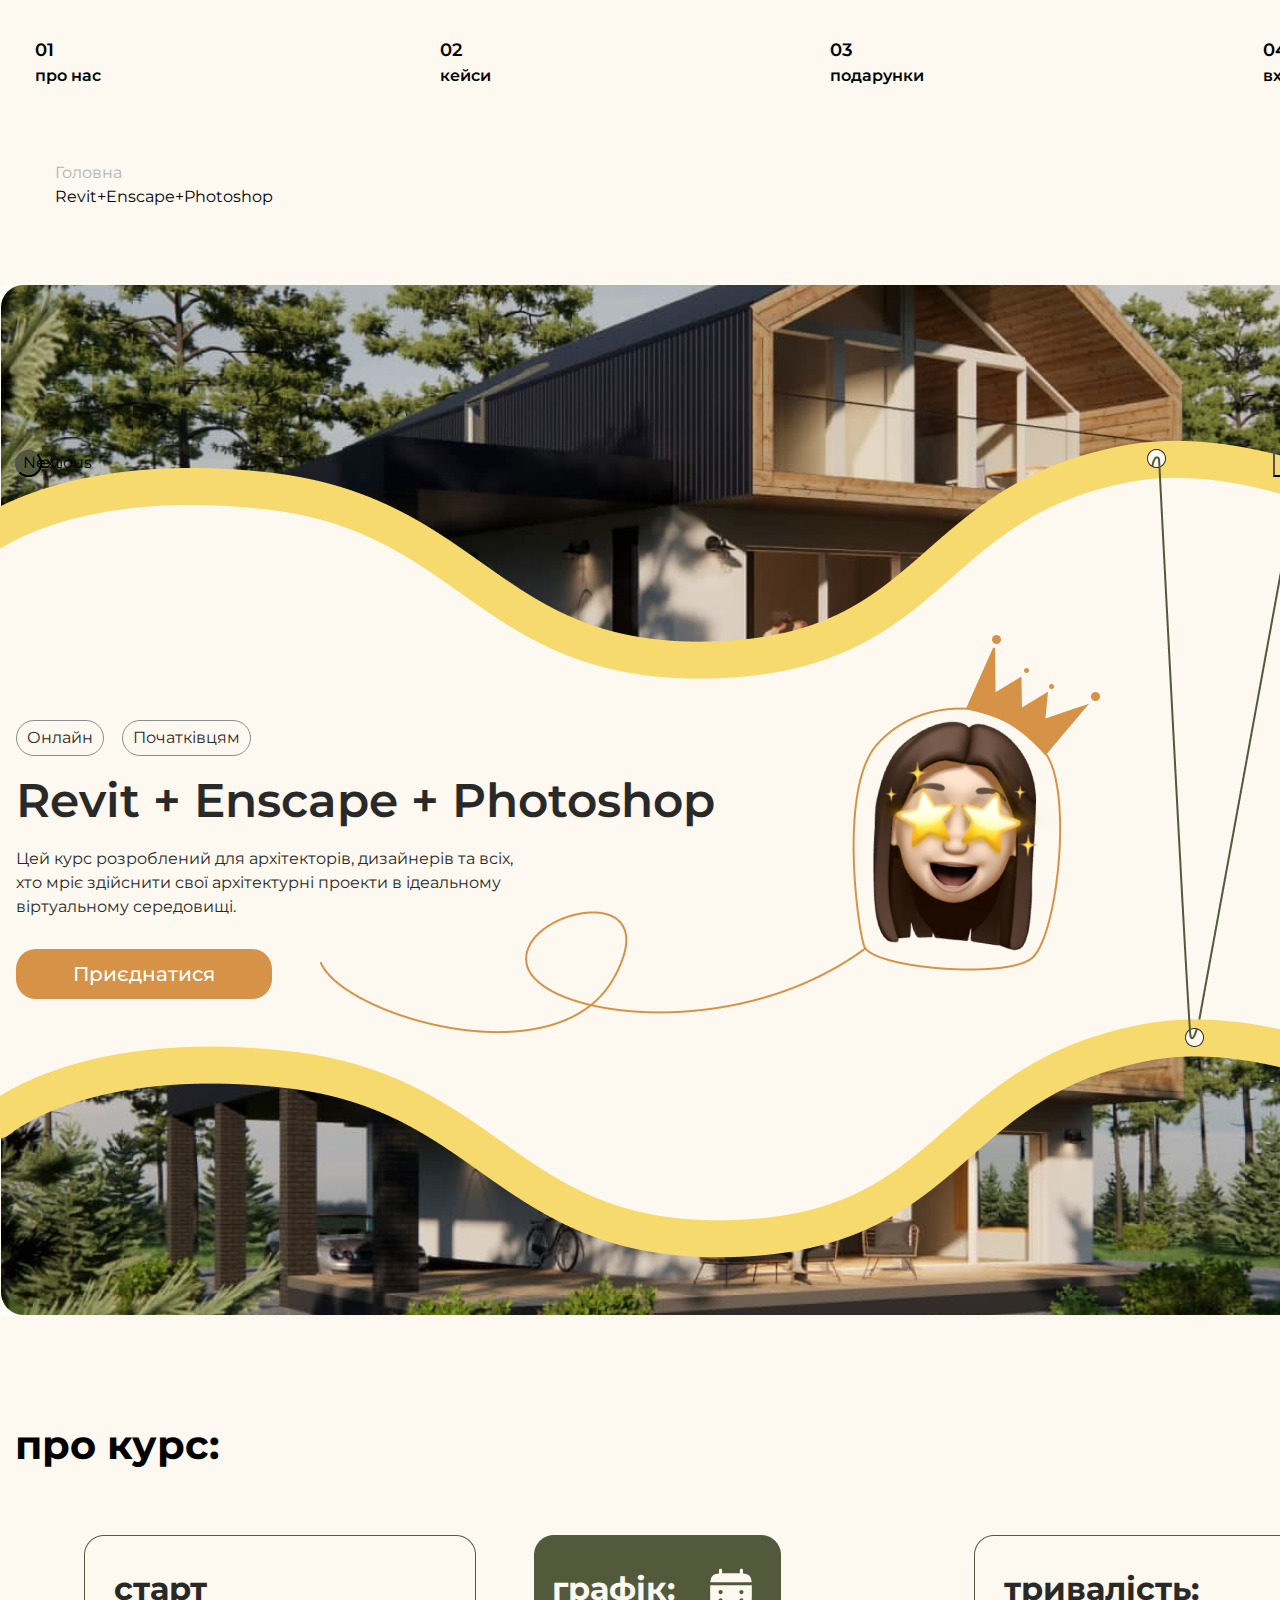
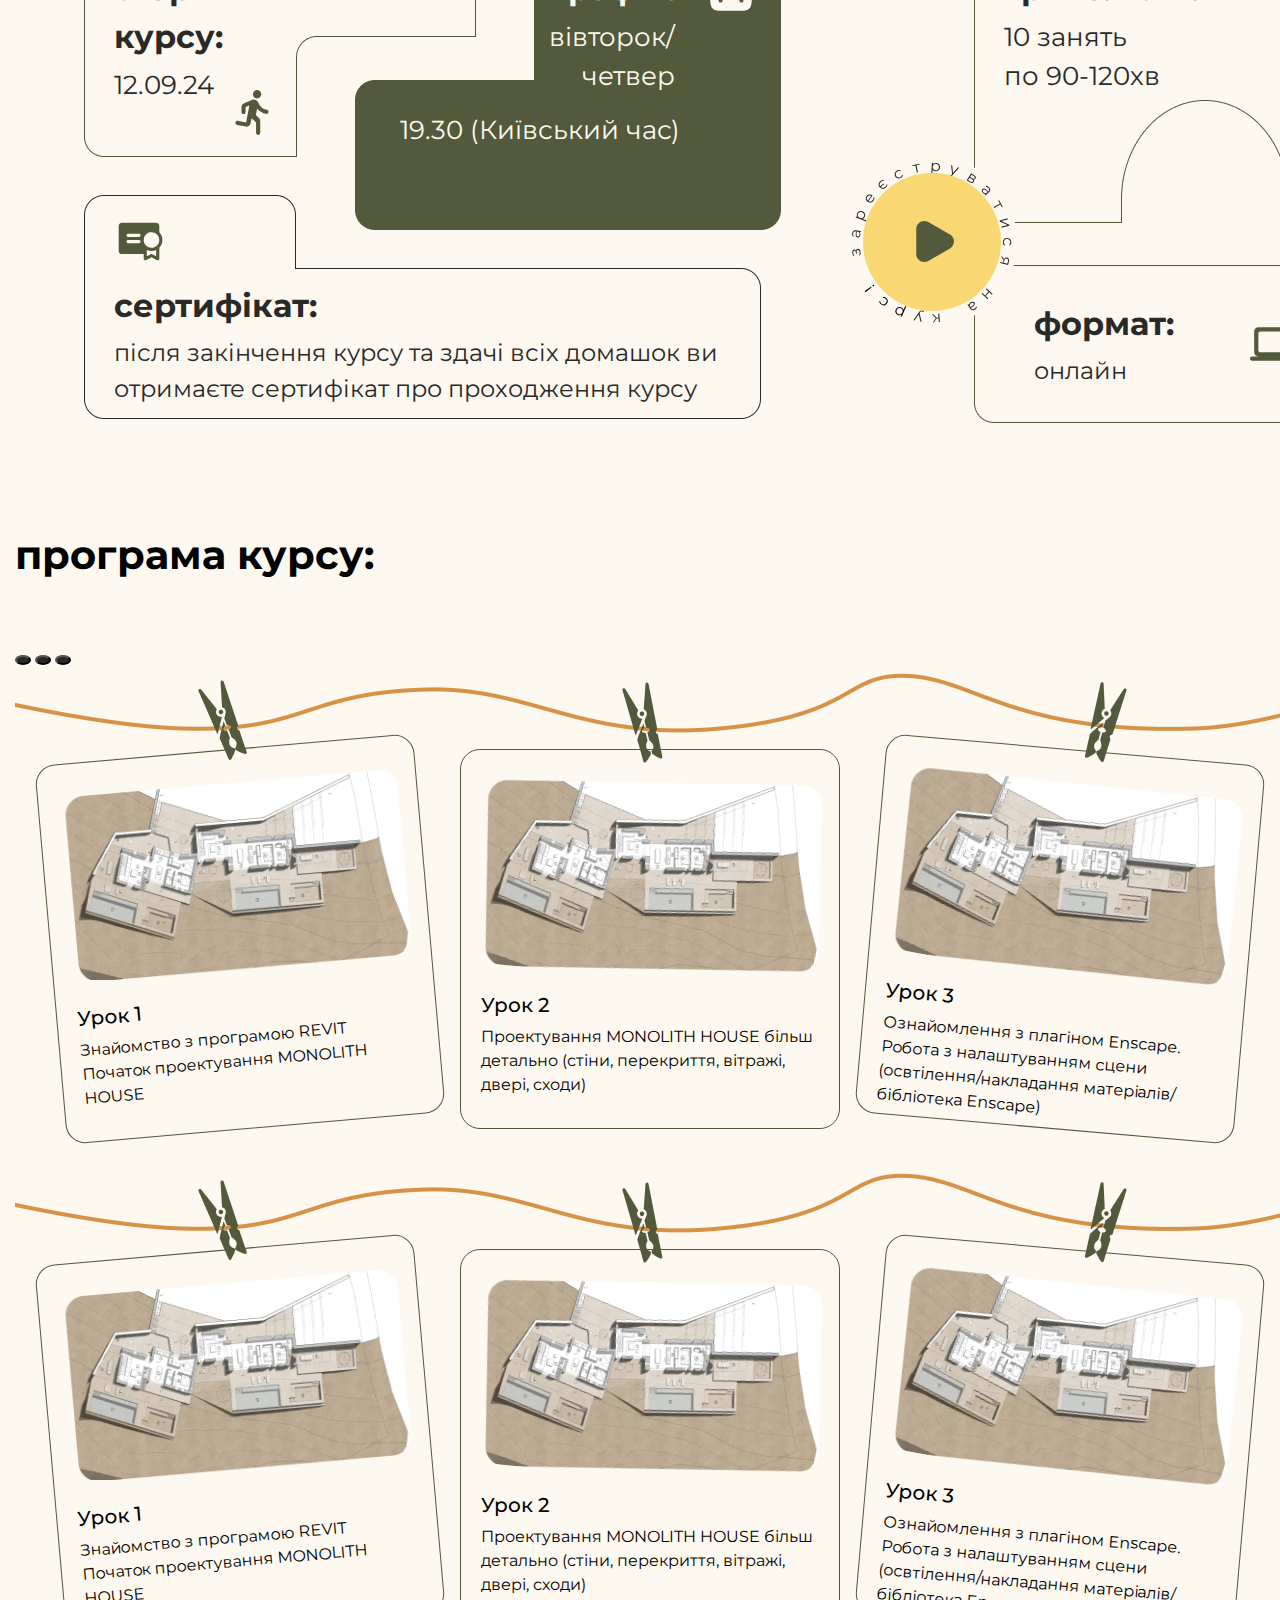
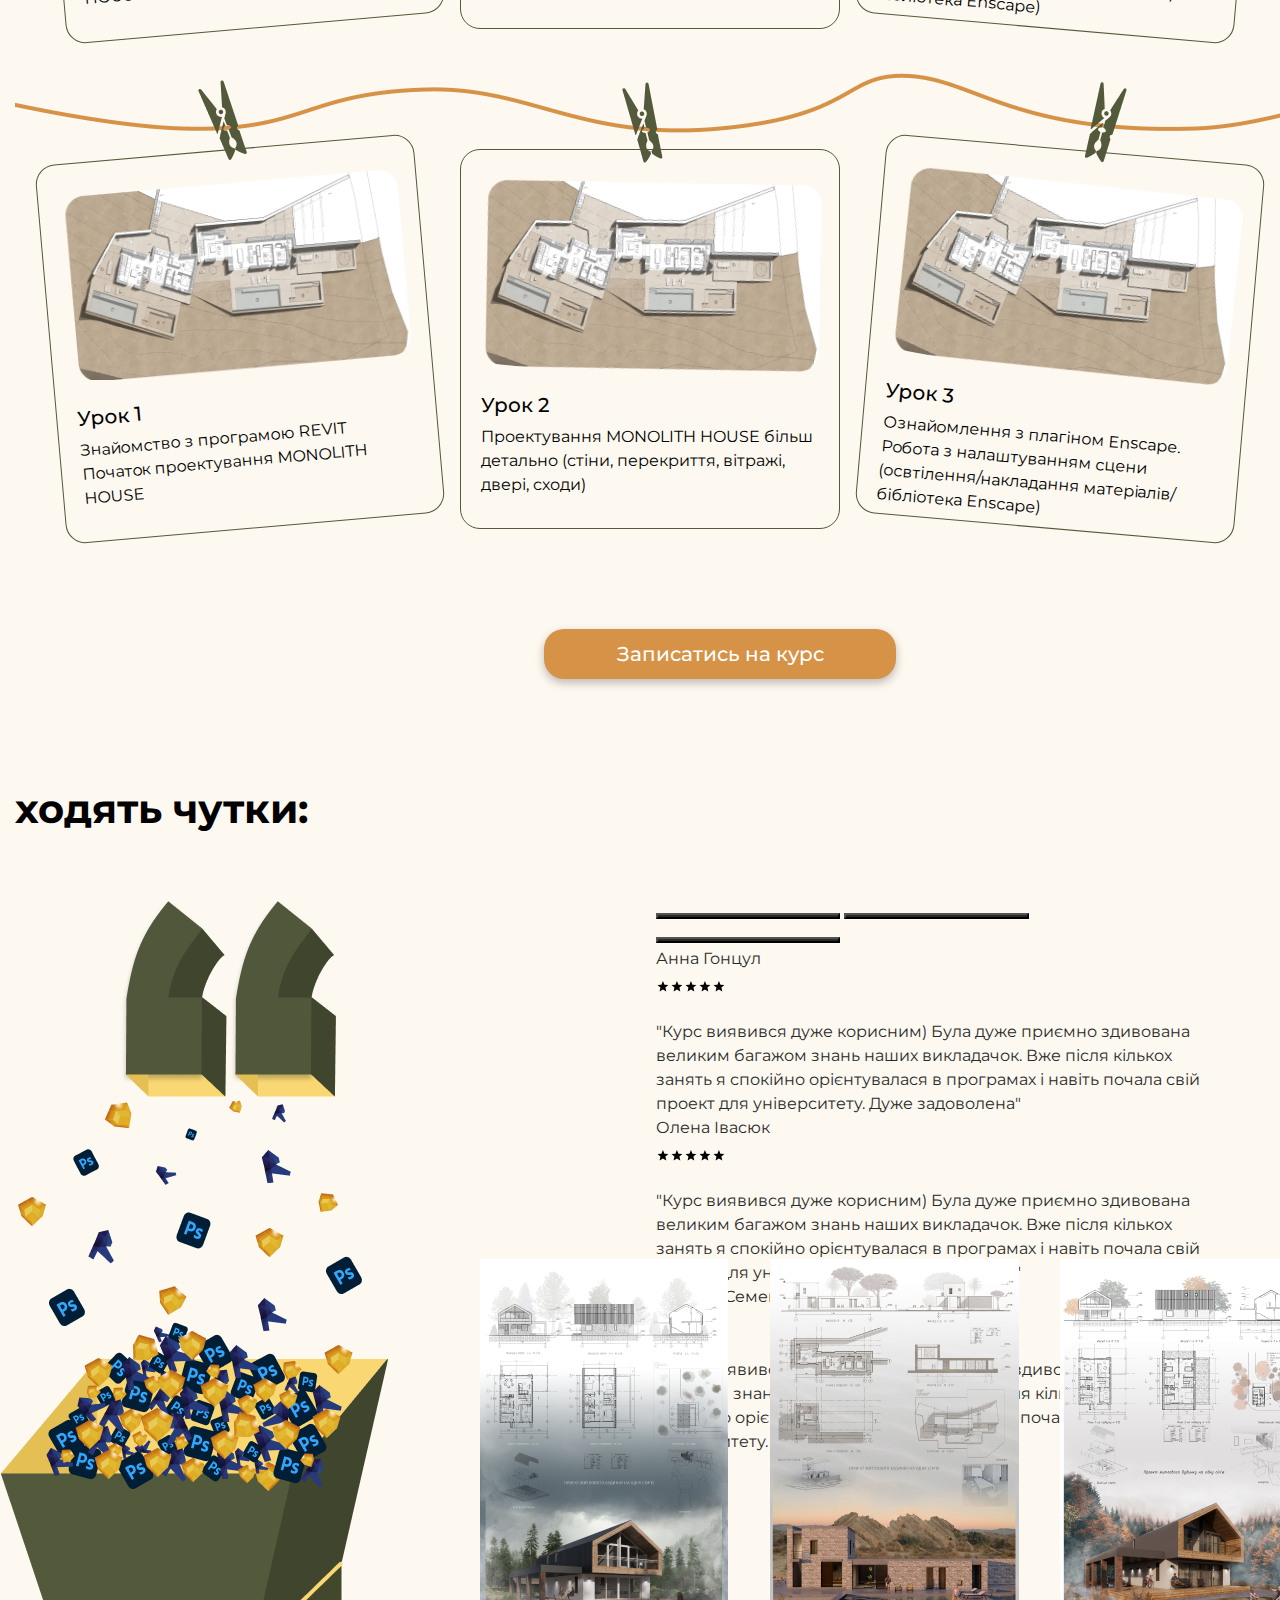
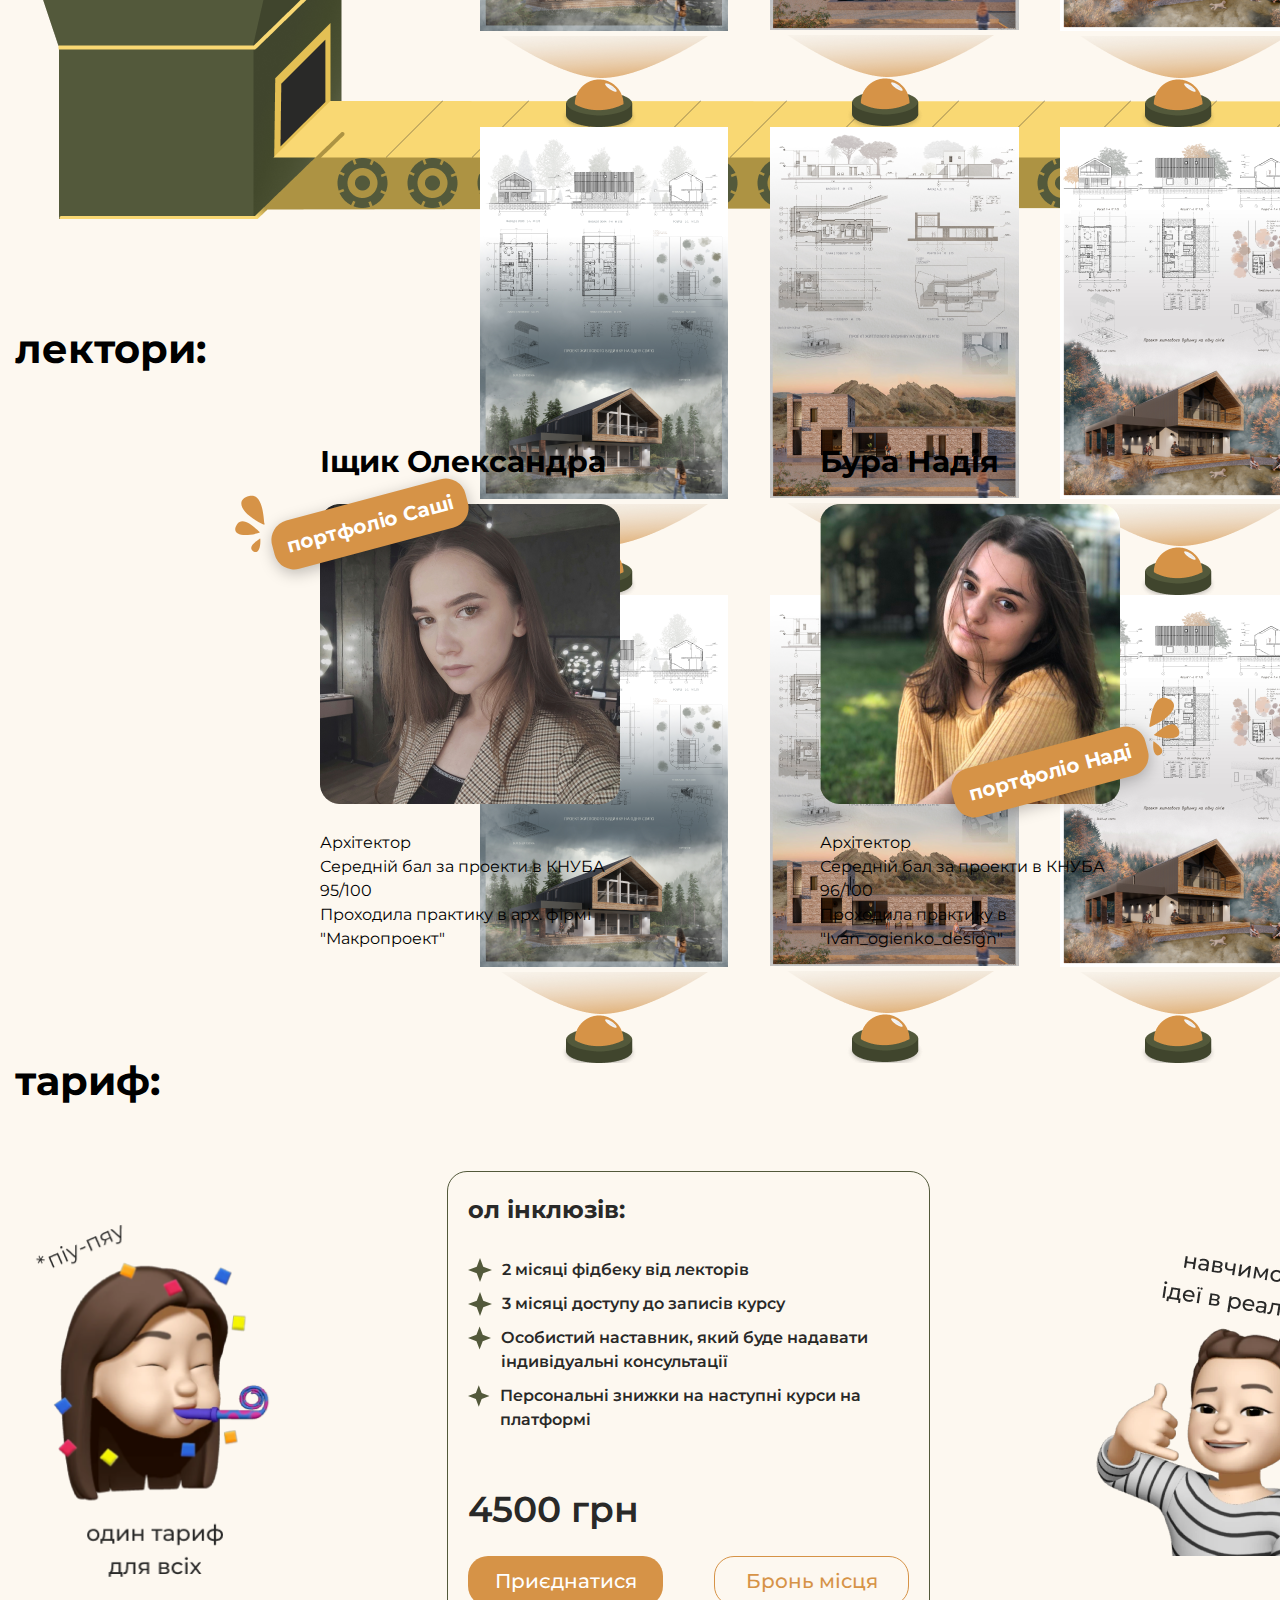
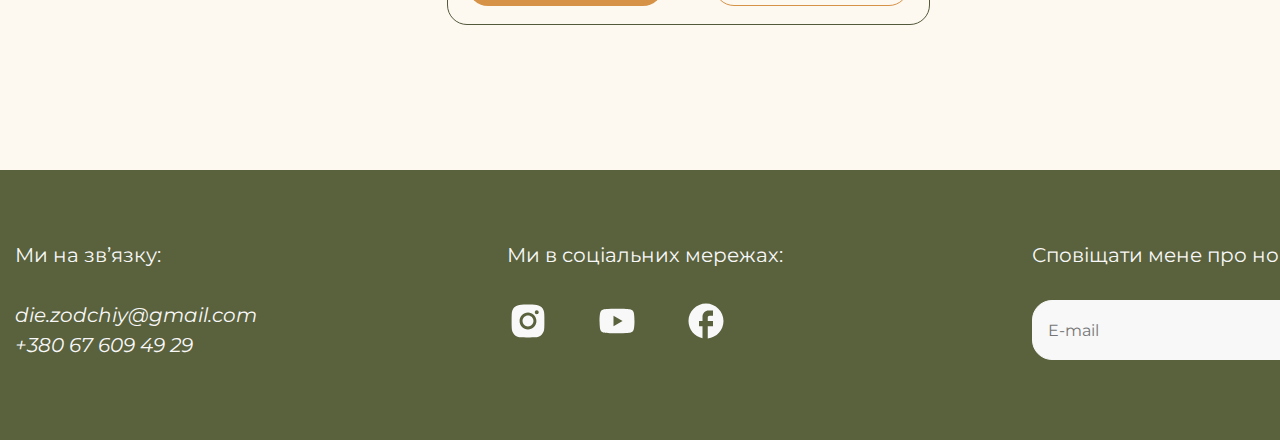
==== commit 7f874189: "section tarif added" ====
--- a/rep.html
+++ b/rep.html
@@ -594,7 +594,56 @@
           </ul>
         </div>
       </section>
-      <section></section>
+      <section class="tarif">
+        <div class="container">
+          <h2 class="sec-title">тариф:</h2>
+          <div class="tarif-content-wrap">
+            <div class="sasha-joy"></div>
+            <div class="all-included">
+              <h3 class="all-included-title">ол інклюзів:</h3>
+              <ul class='all-list'>
+                <li class='all-item'>
+                  <svg class='all-icon' width="24" height="24">
+                    <use href="./sprite/symbol-defs.svg#icon-Star"></use>
+                  </svg>
+                  <p class='all-text'>2 місяці фідбеку від лекторів</p>
+                </li>
+                <li class='all-item'>
+                  <svg class='all-icon' width="24" height="24">
+                    <use href="./sprite/symbol-defs.svg#icon-Star"></use>
+                  </svg>
+                  <p class='all-text'>3 місяці доступу до записів курсу</p>
+                </li>
+                <li class='all-item'>
+                  <svg class='all-icon' width="34" height="24">
+                    <use href="./sprite/symbol-defs.svg#icon-Star"></use>
+                  </svg>
+                  <p class='all-text'>
+                    Особистий наставник, який буде надавати індивідуальні
+                    консультації
+                  </p>
+                </li>
+                <li class='all-item'>
+                  <svg class='all-icon' width="24" height="24">
+                    <use href="./sprite/symbol-defs.svg#icon-Star"></use>
+                  </svg>
+                  <p class='all-text'>Персональні знижки на наступні курси на платформі</p>
+                </li>
+              </ul>
+              <span class='all-price'>4500 грн</span>
+              <ul class='all-buttons'>
+                <li class='all-button'>
+                  <button class='all-button-join'>Приєднатися</button>
+                </li>
+                <li>
+                  <button class='all-button-booking'>Бронь місця</button>
+                </li>
+              </ul>
+            </div>
+            <div class="nadya-call"></div>
+          </div>
+        </div>
+      </section>
     </main>
     <footer class="footer">
       <div class="container footer-position">
--- a/css/main.min.css
+++ b/css/main.min.css
@@ -1 +1 @@
-.container{width:1440px;margin-left:auto;margin-right:auto;padding-left:15px;padding-right:15px}.hero-container{position:relative}*{box-sizing:border-box}h1,h2,h3,h4,h5,h6,p,ul{margin:0;padding:0}li{list-style:none}a{text-decoration:none}body{background-color:#fdf8f0}@font-face{font-family:"Avenir-Next-Condensed";font-style:normal;font-weight:400;font-display:swap;src:url("../../fonts/Avenir-Next-Condensed.ttf") format("ttf")}@font-face{font-family:"Avenir-Next-Condensed-Bold";font-style:normal;font-weight:700;font-display:swap;src:url("../../fonts/avenir-next-condensed-bold.ttf") format("ttf")}body{font-family:"Montserrat";font-style:normal;font-weight:600;line-height:1.5}.section-title{color:#292928;font-size:40px}section:not(:first-child){padding-bottom:100px}section:last-child{padding-bottom:145px}.hero-content .content-info .getToKnow-box .getToKnow-link,.hero-content .content-info .info-list .list-item{display:flex;align-items:center;justify-content:center}.nav{padding-top:30px}.nav .menu-list{display:flex;align-items:center;justify-content:space-between;width:100%}.nav .menu-list .menu-item{text-align:left;padding:7px 20px}.nav .menu-list .menu-item:hover{border-radius:20px;outline:3px solid #d69347;cursor:pointer}.nav .menu-list .menu-item .menu-text,.nav .menu-list .menu-item .menu-link{color:#000;font-size:18px;line-height:1.5}.nav .menu-list .menu-item .menu-link{font-size:16px}.nav .menu-list .menu-item .auth-wrap{display:flex;align-items:center;justify-content:center;justify-content:space-between}.nav .menu-list .menu-item .auth-wrap .auth-link{color:#000;font-size:16px;line-height:1.5}.nav .menu-list .menu-item .auth-wrap .line::before{content:"";display:block;width:3px;height:16px;margin-left:5px;margin-right:5px;background-color:#000}.numbers-hr{margin-top:50px;margin-left:15px;color:#292928;font-size:11px;font-weight:400;line-height:1.5}.line-hr{background-image:url("../../images/line-hr.png");background-repeat:no-repeat;background-size:cover;height:10px}.line-vr{position:absolute;top:-25px;right:65px;background-image:url("../../images/line-vr.png");background-position:center;background-repeat:no-repeat;background-size:contain;height:620px;width:10px}.line-vr-index{position:absolute;right:45px;top:560px;color:#292928;writing-mode:vertical-lr;font-size:11px;font-weight:400;line-height:1.5}.cursor-icon{position:absolute;right:26px;top:35px}.hero-content{margin-top:20px;margin-right:50px}.hero-content .content-info{display:flex;position:relative}.hero-content .content-info .heading{color:#53593b;font-size:250px;font-weight:700;line-height:.98;text-transform:uppercase}.hero-content .content-info .info-list{position:absolute;top:23px;left:491px}.hero-content .content-info .info-list .list-item{padding:7px 30px;border-radius:20px;border:1px solid #d69347;color:#292928;font-size:20px;line-height:1.5}.hero-content .content-info .info-list .list-item:first-child{width:110px}.hero-content .content-info .info-list .list-item:nth-child(2){width:145px}.hero-content .content-info .info-list .list-item:nth-child(3){width:170px}.hero-content .content-info .info-list .list-item:last-child{width:190px}.hero-content .content-info .info-list .list-item+.list-item{margin-top:10px}.hero-content .content-info .petals{right:489px;position:absolute}.hero-content .content-info .petals .petal-small{position:absolute;top:48px;left:12px}.hero-content .content-info .petals .petal-medium{position:absolute;top:18px;left:9px}.hero-content .content-info .petals .petal-large{position:absolute;top:-4px;left:32px}.hero-content .content-info .getToKnow-box{position:absolute;right:0}.hero-content .content-info .getToKnow-box .stain-medium{position:absolute;z-index:-1;top:22px;right:231px}.hero-content .content-info .getToKnow-box .girls{display:flex}.hero-content .content-info .getToKnow-box .girls .nadya-hero .nadya-hero-img{margin-left:auto}.hero-content .content-info .getToKnow-box .girls .nadya-hero .link-linkedin-nadya{position:absolute;left:85px;top:9px}.hero-content .content-info .getToKnow-box .girls .nadya-hero .link-linkedin-nadya:hover{transform:scale(1.5)}.hero-content .content-info .getToKnow-box .girls .sasha-hero .sasha-hero-img{margin-left:27px}.hero-content .content-info .getToKnow-box .girls .sasha-hero .link-linkedin-sasha{position:absolute;right:150px}.hero-content .content-info .getToKnow-box .girls .sasha-hero .link-linkedin-sasha:hover{transform:scale(1.5)}.hero-content .content-info .getToKnow-box .getToKnow-link{position:absolute;top:215px;right:145px;width:200px;height:60px;transform:rotate(9deg);padding:15px;border-radius:27px;background:#d69347;box-shadow:0px 5px 9px 0px rgba(0,0,0,.25);color:#fff;font-size:20px;line-height:1.5}.hero-content .content-info .getToKnow-box .getToKnow-link:hover{background-color:#fdf8f0;color:#292928;border:1px solid #d69347}.hero-content .content-info .stain-big{position:absolute;z-index:-1;top:25px;left:-40px}.hero-content .content-info .stain-small{position:absolute;z-index:-1;bottom:-25px;left:765px}.title-desc{width:487px;margin-top:25px;color:#292928;font-size:21px;font-weight:400;line-height:1.2}.courses{display:flex;margin-top:60px;padding:0 35px;-moz-column-gap:15px;column-gap:15px}.courses .course{flex-basis:calc((100% - 30px)/3)}.courses .course .course-img{height:350px;margin:0 auto;padding:77px 32px;border-radius:20px;border:1px solid #53593b;background-position:center;background-repeat:no-repeat}.courses .course .course-img.img1{position:relative;background-image:url("../../images/sasha-nadya.png")}.courses .course .course-img .star{position:absolute;top:30px;right:30px}.courses .course .course-img .star-title{position:absolute;top:-10px;right:-13px;z-index:1;color:#fff;font-size:17px;font-weight:500;line-height:1.3}.courses .course .course-img .star-big{position:absolute;top:-52px;right:-50px}.courses .course .course-img.img2{background-image:url("../../images/sasha-graduate.png")}.courses .course .course-img.img3{background-image:url("../../images/nadya-note.png")}.courses .course .course-decs-box{display:flex;margin-top:20px;height:100px}.courses .course .course-decs-box .course-title{flex:80%;color:#292928;font-size:32px;font-weight:500}.courses .course .course-decs-box .quota{flex:20%}.courses .course .course-forwhom{display:flex;margin-top:20px}.courses .course .course-forwhom .forwhom-spec{padding:5px;border-radius:20px;border:1px solid #8d8d8d;color:#292928;font-size:16px;font-weight:400}.courses .course .course-forwhom .forwhom-spec+.forwhom-spec{margin-left:10px}.courses .course .course-desc{margin-top:20px;color:#292928;font-size:16px;font-weight:400;text-align:justify}.courses .course .course-link{display:flex;justify-content:center;margin-top:20px;padding:5px;border-radius:20px;background-color:#d69347;color:#fff;font-size:24px;font-weight:500;line-height:1.5}.courses .course .dev{background-color:#c7c7c7}.courses button[data-bs-slide-to]{width:10px;height:10px;border-radius:50%;background-color:#292928}.courses .carousel-indicators{bottom:-65px;margin-bottom:0;-moz-column-gap:5px;column-gap:5px}.carousel-control-prev,.carousel-control-next{position:absolute;top:50%;width:27px;height:27px;border-radius:50%;background-color:#53593b}.carousel-control-prev-icon,.carousel-control-next-icon{width:15px;height:15px}.how-we-do .section-title{margin-bottom:60px;font-family:"Montserrat";font-weight:600;font-size:40px;line-height:1.5;color:#292928}.how-we-do .img-list{display:flex;justify-content:space-between}.how-we-do .img-list .img-item{position:relative;display:flex;width:49%}.how-we-do .img-list .img-item .nadya-item{width:366px;height:366px;background-repeat:no-repeat;background-position:center;background-size:250px;background-image:url("../../images/nadya-study.png")}.how-we-do .img-list .img-item .adv-list{display:flex;flex-direction:column;justify-content:space-around}.how-we-do .img-list .img-item .adv-list .adv-item{padding:10px 5px 10px 25px;border:1px solid #53593b;border-radius:20px;position:relative}.how-we-do .img-list .img-item .adv-list .adv-item.one{padding:15px 5px 15px 25px}.how-we-do .img-list .img-item .adv-list .adv-item .adv-item-icon{position:absolute;display:flex;align-items:center;justify-content:center;width:40px;height:40px;z-index:1;top:20%;left:-19px;border:1px solid #53593b;border-radius:50%;padding:5px;background-color:#fdf8f0}.how-we-do .img-list .img-item .adv-list .adv-item .adv-item-icon.icon-pos{top:15%}.how-we-do .img-list .img-item .sasha-item{width:366px;height:366px;background-repeat:no-repeat;background-position:25px 15px;background-size:290px;background-image:url("../../images/sasha-study.png")}.title-box{position:relative;margin-bottom:140px}.title-box .icon-news{position:absolute;top:27px;left:26px;width:45px;height:57px;background-image:url(../../images/icon-news.png),url(../../images/icon-news-three.png),url(../../images/icon-news-two.png);background-position:4px,21px,33px 45px;background-repeat:no-repeat;z-index:1}.title-box .icon-news-elips{position:absolute;top:65px;left:50px;display:flex;align-items:center;justify-content:center;width:158px;height:60px;background-color:#d69347;border-radius:27px;transform:rotate(6deg);font-weight:600;font-size:20px;line-height:1.5;color:#fff}.content-wrap{display:flex;-moz-column-gap:15px;column-gap:15px}.content-wrap .news-items .news-item{display:flex;width:435px}.content-wrap .news-items .news-item .item-img{width:270px;height:270px;background-repeat:no-repeat;background-size:cover}.content-wrap .news-items .news-item .nadya{background-image:url(../../images/nadya.png);background-position:-30px 0}.content-wrap .news-items .news-item .sasha{background-image:url(../../images/sasha-news.png);background-position:0 -20px}.content-wrap .news-items .news-item .item-text{width:197px;font-weight:400;font-size:16px;color:#292928}.content-wrap .news-items .news-item:not(:first-child){align-items:center}.content-wrap .news-videos{display:flex;align-items:center;flex-wrap:wrap;gap:30px}.content-wrap .news-videos .news-video{flex-basis:calc((100% - 30px)/2)}.content-wrap .news-videos .news-video .frame{border-radius:20px;overflow:hidden}.content-wrap .news-videos .news-video .news-video-title{font-weight:400;font-size:16px;line-height:1.5;color:#292928}.section-title{margin-bottom:60px}.accordion{--bs-accordion-bg: #fdf8f0;--bs-border-radius: 20px}.accordion-item .accordion-button{font-weight:500;font-size:24px;color:#292928}.comments{position:relative}.section-title{margin-bottom:70px;font-size:40px;color:#292928}.comments-content{display:flex}.comments-content .form{display:flex;flex-direction:column;width:468px}.comments-content .form .label{margin-bottom:18px;font-weight:400;font-size:19px;color:#292928}.comments-content .form .input,.comments-content .form .textarea{padding:15px;margin-bottom:35px;border:1.2px solid #53593b;border-radius:24px 24px 0 24px;height:61px;background-color:rgba(0,0,0,0)}.comments-content .form .textarea{height:174px;resize:none}.comments-content .form .comments-btn{border-radius:24px;padding:11px;border:none;height:59px;background-color:#d69347;font-weight:500;font-size:23px;color:#fff}.comments-content .comments-img{position:relative;width:700px;height:616px;background-image:url(../../images/comments-bg.png);background-repeat:no-repeat;background-size:contain;background-position-y:bottom}.comments-content .comments-img .comments-star,.comments-content .comments-img .comments-star-small,.comments-content .comments-img .comments-star-title{position:absolute}.comments-content .comments-img .comments-star{top:22px;right:100px}.comments-content .comments-img .comments-star-small{top:95px;right:100px}.comments-content .comments-img .comments-star-title{top:65px;right:130px;font-weight:500;font-size:14px;line-height:1.21;color:#fff}.comments-content .comments-img .comments-line-text{position:absolute;bottom:85px;right:150px;width:232px;font-size:20px;text-align:center;color:#292928}.footer{height:270px;padding-top:70px;padding-bottom:70px;background-color:#59613d}.footer .footer-text{margin-bottom:30px;font-weight:400;font-size:20px;line-height:1.5;color:#f8f8f8}.footer .footer-position{display:flex;justify-content:space-between}.footer .footer-position .contacts .contacts-list{row-gap:10px}.footer .footer-position .contacts .contacts-list .contacts-item .contacts-link{font-weight:400;font-size:20px;line-height:1.5;color:#f8f8f8}.footer .footer-position .socials .socials-list{width:220px;display:flex;justify-content:space-between;align-items:center}.footer .footer-position .notifications .notification-input{border:1px solid #f8f8f8;border-radius:20px 20px 0 20px;padding:15px;width:393px;height:60px;background:#f8f8f8}.footer .footer-position .notifications .notification-input .notification-input::-moz-placeholder{font-weight:400;font-size:20px;line-height:1.5;color:#595959}.footer .footer-position .notifications .notification-input .notification-input::placeholder{font-weight:400;font-size:20px;line-height:1.5;color:#595959}.rep-breadcrumb{padding-top:50px;padding-bottom:60px}.rep-breadcrumb .breadcrumb{font-weight:400;font-size:16px}.rep-breadcrumb .breadcrumb-link{color:#b5b5b5}.rep-breadcrumb.active{color:#292928}.rep-hero{padding-top:435px;padding-bottom:320px;width:1442px;height:1030px;margin:0 auto;background-image:url(../../../images/images-rep/rep-sasha.png),url(../../../images/images-rep/rep-hero-bg2.png),url(../../../images/images-rep/rep-hero-bg.jpg);background-repeat:no-repeat;background-position:320px 350px,0px 155px,center}.rep-hero .rep-hero-forwhom{display:flex;justify-content:space-between;width:235px;margin-bottom:10px}.rep-hero .rep-hero-forwhom .rep-forwhom-spec{padding:5px 10px;border-radius:20px;border:1px solid #8d8d8d;color:#292928;font-size:16px;font-weight:400;line-height:1.5}.rep-hero .rep-title{margin-bottom:10px;color:#292928;font-size:47px;font-weight:600;line-height:1.5}.rep-hero .rep-course-desc{width:510px;margin-bottom:30px;color:#292928;font-size:16px;font-weight:400}.rep-hero .rep-course-link{display:flex;justify-content:center;width:256px;padding:10px 55px;border-radius:20px;background-color:#d69347;color:#fff;font-size:20px;font-weight:500;line-height:1.5}.rep-about{padding-top:100px}.rep-about .rep-position{position:relative}.rep-about .course-desc-list{position:relative;display:flex;flex-wrap:wrap;height:490px;padding:0 69px}.rep-about .desc-item-title{margin-bottom:5px;font-size:32px;color:#292928}.rep-about .course-desc-item:first-child{position:relative;width:392px;height:222px;background-image:url("../../../images/images-rep/rep-about-one.png")}.rep-about .course-desc-item:first-child .start-item-wrap{padding:30px 155px 90px 30px}.rep-about .course-desc-item:first-child .start-item-wrap .desc-item-time{font-weight:400;font-size:26px;color:#292928}.rep-about .course-desc-item:first-child .start-item-icon{position:absolute;bottom:20px;left:145px;fill:#53593b}.rep-about .course-desc-item:nth-child(2){position:absolute;left:340px;width:426px;height:295px;background-image:url("../../../images/images-rep/rep-about-two.png")}.rep-about .course-desc-item:nth-child(2) .schedule-item-wrap{width:320px;padding-top:30px;padding-left:45px;text-align:right}.rep-about .course-desc-item:nth-child(2) .schedule-item-wrap .schedule-item-title{font-size:32px;color:#fdf8f0;margin-bottom:5px}.rep-about .course-desc-item:nth-child(2) .schedule-item-wrap .schedule-item-text{font-size:26px;font-weight:400;color:#fdf8f0;margin-bottom:15px}.rep-about .course-desc-item:nth-child(2) .schedule-item-wrap .schedule-item-time{display:block;width:320px;font-size:26px;font-weight:400;color:#fdf8f0;text-align:start}.rep-about .course-desc-item:nth-child(2) .schedule-item-icon{position:absolute;top:30px;right:25px;fill:#fdf8f0}.rep-about .course-desc-item:nth-child(3){position:absolute;right:65px;width:386px;height:288px;display:flex;justify-content:space-between;padding:30px 30px 125px;background-image:url("../../../images/images-rep/rep-about-three.png")}.rep-about .course-desc-item:nth-child(3) .duration-item-text{font-size:26px;font-weight:400;color:#292928}.rep-about .course-desc-item:nth-child(3) .duration-item-icon{fill:#53593b}.rep-about .course-desc-item:nth-child(4){position:absolute;top:260px;width:677px;height:224px;padding-top:20px;padding-left:30px;background-image:url("../../../images/images-rep/rep-about-four.png")}.rep-about .course-desc-item:nth-child(4) .certificate-item-icon{margin-bottom:10px;fill:#53593b}.rep-about .course-desc-item:nth-child(4) .certificate-item-title{margin-bottom:5px;font-size:32px;color:#292928}.rep-about .course-desc-item:nth-child(4) .certificate-item-text{font-size:24px;font-weight:400;color:#292928}.rep-about .course-desc-item:last-child{position:absolute;right:65px;top:330px;width:386px;height:158px;padding:35px 60px;display:flex;align-items:center;justify-content:space-between;background-image:url("../../../images/images-rep/rep-about-five.png")}.rep-about .course-desc-item:last-child .format-item-wrap{width:140px}.rep-about .course-desc-item:last-child .format-item-title{margin-bottom:5px;font-size:32px;color:#292928}.rep-about .course-desc-item:last-child .format-item-text{font-size:24px;font-weight:400;color:#292928}.rep-about .course-desc-item:last-child .format-item-icon{fill:#53593b}.rep-about .rep-btn{position:absolute;right:401px;top:320px}.sec-title{margin-bottom:60px;font-size:40px}.rep-program .carousel-indicators{bottom:-40px}.rep-program button[data-bs-slide-to]{width:10px;height:10px;border-radius:50%;background-color:#292928}.rep-program .rep-program-btn{display:block;width:352px;height:50px;margin:60px auto 0;padding:10px;border:none;border-radius:20px;box-shadow:0 4px 10px 0 rgba(0,0,0,.25);background:#d69347;font-weight:500;font-size:20px;color:#fff}.prog-wrapper{position:relative;height:500px}.prog-decoration{height:105px;background-image:url(../../../images/images-rep/rep-program.png);background-position:-85px;background-size:cover}.lessons{position:absolute;top:80px;display:flex;height:380px;padding:0 35px;-moz-column-gap:30px;column-gap:30px}.lessons .lesson{border:1px solid #53593b;border-radius:20px;padding:20px;width:380px;height:380px}.lessons .lesson.lesson-one{transform:rotate(-5deg)}.lessons .lesson.lesson-one .lesson-img{border-radius:20px;width:346px;height:210px;background-image:url(../../../images/images-rep/rep-lesson-bg.png);transform:rotate(5deg);background-size:cover}.lessons .lesson.lesson-one .lesson-title{margin-top:10px;font-weight:500;font-size:20px;color:#000}.lessons .lesson.lesson-one .lesson-desc{margin-top:5px;font-weight:400;font-size:16px;color:#000;text-align:left}.lessons .lesson.lesson-two .lesson-img{border-radius:20px;width:346px;height:210px;background-image:url(../../../images/images-rep/rep-lesson-bg.png);transform:rotate(6deg);background-size:cover}.lessons .lesson.lesson-two .lesson-title{margin-top:10px;font-weight:500;font-size:20px;color:#000}.lessons .lesson.lesson-two .lesson-desc{margin-top:5px;font-weight:400;font-size:16px;color:#000;text-align:left}.lessons .lesson.lesson-three{transform:rotate(5deg)}.lessons .lesson.lesson-three .lesson-img{border-radius:20px;width:346px;height:210px;background-image:url(../../../images/images-rep/rep-lesson-bg.png);transform:rotate(6deg);background-size:cover}.lessons .lesson.lesson-three .lesson-title{margin-top:10px;font-weight:500;font-size:20px;color:#000}.lessons .lesson.lesson-three .lesson-desc{margin-top:5px;font-weight:400;font-size:16px;color:#000;text-align:left}.conveyor{width:1457px;height:920px;margin:0 auto;background-image:url("../../../images/images-rep/rep-conveer.png");background-repeat:no-repeat}.conveyor .carousel.slide{width:560px;height:180px;margin-left:45%}.conveyor .carousel.slide .carousel-indicators{bottom:-10px;background-color:#fdf8f0;margin:0}.conveyor .carousel.slide .carousel-indicators button[data-bs-slide-to]{width:33%;background-color:#292928}.conveyor .carousel.slide .reviewer,.conveyor .carousel.slide .review-text{font-weight:400;font-size:16px;color:#292928}.conveyor .carousel.slide .rate-list{display:flex;align-items:center;margin-top:5px}.conveyor .carousel.slide .review-text{margin-top:20px}.conveyor .carousel.slide .carousel-control-next{right:-20px;background-color:rgba(0,0,0,0);border-radius:0}.conveyor .carousel.slide.three{margin-top:180px;margin-left:480px;width:850px;height:auto}.conveyor .carousel.slide.three .carousel-inner .conveyor-list{display:flex;-moz-column-gap:40px;column-gap:40px;width:830px}.conveyor .carousel.slide.three .carousel-inner .conveyor-list .conveyor-item{flex-basis:calc((100% - 80px)/3);height:468px;background-repeat:no-repeat}.conveyor .carousel.slide.three .carousel-inner .conveyor-list .conveyor-item.one{background-image:url("../../../images/images-rep/rep-rumors-img1.png")}.conveyor .carousel.slide.three .carousel-inner .conveyor-list .conveyor-item.two{background-image:url("../../../images/images-rep/rep-rumors-img2.png")}.conveyor .carousel.slide.three .carousel-inner .conveyor-list .conveyor-item.three{background-image:url("../../../images/images-rep/rep-rumors-img3.png")}.lectures-list{display:flex;justify-content:space-between;margin:0 auto;width:800px}.lectures-list .lecture{position:relative}.lectures-list .lecture .lecture-heading-icon-sasha{position:absolute;top:40px;left:-100px;fill:#d69347}.lectures-list .lecture .lecture-heading.sasha{position:absolute;top:60px;left:-50px}.lectures-list .lecture .lecture-heading{border-radius:20px;padding:10px;width:200px;height:50px;box-shadow:0 4px 15px 0 rgba(0,0,0,.25);background-color:#d69347;transform:rotate(-15deg);font-size:20px;color:#fff;text-align:center}.lectures-list .lecture .lecture-heading.nadiya{position:absolute;bottom:30%;right:-10%}.lectures-list .lecture .lecture-heading-icon-nadiya{position:absolute;bottom:35%;right:-25%;fill:#d69347}.lectures-list .lecture .lecture-title{margin-bottom:20px;font-size:30px;font-weight:700;color:#000}.lectures-list .lecture .lecture-img{margin-bottom:20px}.lectures-list .lecture .lecture-bullets{width:300px;font-weight:400;font-size:16px;color:#000}/*# sourceMappingURL=main.min.css.map */+.container{width:1440px;margin-left:auto;margin-right:auto;padding-left:15px;padding-right:15px}.hero-container{position:relative}*{box-sizing:border-box}h1,h2,h3,h4,h5,h6,p,ul{margin:0;padding:0}li{list-style:none}a{text-decoration:none}body{background-color:#fdf8f0}@font-face{font-family:"Avenir-Next-Condensed";font-style:normal;font-weight:400;font-display:swap;src:url("../../fonts/Avenir-Next-Condensed.ttf") format("ttf")}@font-face{font-family:"Avenir-Next-Condensed-Bold";font-style:normal;font-weight:700;font-display:swap;src:url("../../fonts/avenir-next-condensed-bold.ttf") format("ttf")}body{font-family:"Montserrat";font-style:normal;font-weight:600;line-height:1.5}.section-title{color:#292928;font-size:40px}section:not(:first-child){padding-bottom:100px}section:last-child{padding-bottom:145px}.hero-content .content-info .getToKnow-box .getToKnow-link,.hero-content .content-info .info-list .list-item{display:flex;align-items:center;justify-content:center}.nav{padding-top:30px}.nav .menu-list{display:flex;align-items:center;justify-content:space-between;width:100%}.nav .menu-list .menu-item{text-align:left;padding:7px 20px}.nav .menu-list .menu-item:hover{border-radius:20px;outline:3px solid #d69347;cursor:pointer}.nav .menu-list .menu-item .menu-text,.nav .menu-list .menu-item .menu-link{color:#000;font-size:18px;line-height:1.5}.nav .menu-list .menu-item .menu-link{font-size:16px}.nav .menu-list .menu-item .auth-wrap{display:flex;align-items:center;justify-content:center;justify-content:space-between}.nav .menu-list .menu-item .auth-wrap .auth-link{color:#000;font-size:16px;line-height:1.5}.nav .menu-list .menu-item .auth-wrap .line::before{content:"";display:block;width:3px;height:16px;margin-left:5px;margin-right:5px;background-color:#000}.numbers-hr{margin-top:50px;margin-left:15px;color:#292928;font-size:11px;font-weight:400;line-height:1.5}.line-hr{background-image:url("../../images/line-hr.png");background-repeat:no-repeat;background-size:cover;height:10px}.line-vr{position:absolute;top:-25px;right:65px;background-image:url("../../images/line-vr.png");background-position:center;background-repeat:no-repeat;background-size:contain;height:620px;width:10px}.line-vr-index{position:absolute;right:45px;top:560px;color:#292928;writing-mode:vertical-lr;font-size:11px;font-weight:400;line-height:1.5}.cursor-icon{position:absolute;right:26px;top:35px}.hero-content{margin-top:20px;margin-right:50px}.hero-content .content-info{display:flex;position:relative}.hero-content .content-info .heading{color:#53593b;font-size:250px;font-weight:700;line-height:.98;text-transform:uppercase}.hero-content .content-info .info-list{position:absolute;top:23px;left:491px}.hero-content .content-info .info-list .list-item{padding:7px 30px;border-radius:20px;border:1px solid #d69347;color:#292928;font-size:20px;line-height:1.5}.hero-content .content-info .info-list .list-item:first-child{width:110px}.hero-content .content-info .info-list .list-item:nth-child(2){width:145px}.hero-content .content-info .info-list .list-item:nth-child(3){width:170px}.hero-content .content-info .info-list .list-item:last-child{width:190px}.hero-content .content-info .info-list .list-item+.list-item{margin-top:10px}.hero-content .content-info .petals{right:489px;position:absolute}.hero-content .content-info .petals .petal-small{position:absolute;top:48px;left:12px}.hero-content .content-info .petals .petal-medium{position:absolute;top:18px;left:9px}.hero-content .content-info .petals .petal-large{position:absolute;top:-4px;left:32px}.hero-content .content-info .getToKnow-box{position:absolute;right:0}.hero-content .content-info .getToKnow-box .stain-medium{position:absolute;z-index:-1;top:22px;right:231px}.hero-content .content-info .getToKnow-box .girls{display:flex}.hero-content .content-info .getToKnow-box .girls .nadya-hero .nadya-hero-img{margin-left:auto}.hero-content .content-info .getToKnow-box .girls .nadya-hero .link-linkedin-nadya{position:absolute;left:85px;top:9px}.hero-content .content-info .getToKnow-box .girls .nadya-hero .link-linkedin-nadya:hover{transform:scale(1.5)}.hero-content .content-info .getToKnow-box .girls .sasha-hero .sasha-hero-img{margin-left:27px}.hero-content .content-info .getToKnow-box .girls .sasha-hero .link-linkedin-sasha{position:absolute;right:150px}.hero-content .content-info .getToKnow-box .girls .sasha-hero .link-linkedin-sasha:hover{transform:scale(1.5)}.hero-content .content-info .getToKnow-box .getToKnow-link{position:absolute;top:215px;right:145px;width:200px;height:60px;transform:rotate(9deg);padding:15px;border-radius:27px;background:#d69347;box-shadow:0px 5px 9px 0px rgba(0,0,0,.25);color:#fff;font-size:20px;line-height:1.5}.hero-content .content-info .getToKnow-box .getToKnow-link:hover{background-color:#fdf8f0;color:#292928;border:1px solid #d69347}.hero-content .content-info .stain-big{position:absolute;z-index:-1;top:25px;left:-40px}.hero-content .content-info .stain-small{position:absolute;z-index:-1;bottom:-25px;left:765px}.title-desc{width:487px;margin-top:25px;color:#292928;font-size:21px;font-weight:400;line-height:1.2}.courses{display:flex;margin-top:60px;padding:0 35px;-moz-column-gap:15px;column-gap:15px}.courses .course{flex-basis:calc((100% - 30px)/3)}.courses .course .course-img{height:350px;margin:0 auto;padding:77px 32px;border-radius:20px;border:1px solid #53593b;background-position:center;background-repeat:no-repeat}.courses .course .course-img.img1{position:relative;background-image:url("../../images/sasha-nadya.png")}.courses .course .course-img .star{position:absolute;top:30px;right:30px}.courses .course .course-img .star-title{position:absolute;top:-10px;right:-13px;z-index:1;color:#fff;font-size:17px;font-weight:500;line-height:1.3}.courses .course .course-img .star-big{position:absolute;top:-52px;right:-50px}.courses .course .course-img.img2{background-image:url("../../images/sasha-graduate.png")}.courses .course .course-img.img3{background-image:url("../../images/nadya-note.png")}.courses .course .course-decs-box{display:flex;margin-top:20px;height:100px}.courses .course .course-decs-box .course-title{flex:80%;color:#292928;font-size:32px;font-weight:500}.courses .course .course-decs-box .quota{flex:20%}.courses .course .course-forwhom{display:flex;margin-top:20px}.courses .course .course-forwhom .forwhom-spec{padding:5px;border-radius:20px;border:1px solid #8d8d8d;color:#292928;font-size:16px;font-weight:400}.courses .course .course-forwhom .forwhom-spec+.forwhom-spec{margin-left:10px}.courses .course .course-desc{margin-top:20px;color:#292928;font-size:16px;font-weight:400;text-align:justify}.courses .course .course-link{display:flex;justify-content:center;margin-top:20px;padding:5px;border-radius:20px;background-color:#d69347;color:#fff;font-size:24px;font-weight:500;line-height:1.5}.courses .course .dev{background-color:#c7c7c7}.courses button[data-bs-slide-to]{width:10px;height:10px;border-radius:50%;background-color:#292928}.courses .carousel-indicators{bottom:-65px;margin-bottom:0;-moz-column-gap:5px;column-gap:5px}.carousel-control-prev,.carousel-control-next{position:absolute;top:50%;width:27px;height:27px;border-radius:50%;background-color:#53593b}.carousel-control-prev-icon,.carousel-control-next-icon{width:15px;height:15px}.how-we-do .section-title{margin-bottom:60px;font-family:"Montserrat";font-weight:600;font-size:40px;line-height:1.5;color:#292928}.how-we-do .img-list{display:flex;justify-content:space-between}.how-we-do .img-list .img-item{position:relative;display:flex;width:49%}.how-we-do .img-list .img-item .nadya-item{width:366px;height:366px;background-repeat:no-repeat;background-position:center;background-size:250px;background-image:url("../../images/nadya-study.png")}.how-we-do .img-list .img-item .adv-list{display:flex;flex-direction:column;justify-content:space-around}.how-we-do .img-list .img-item .adv-list .adv-item{padding:10px 5px 10px 25px;border:1px solid #53593b;border-radius:20px;position:relative}.how-we-do .img-list .img-item .adv-list .adv-item.one{padding:15px 5px 15px 25px}.how-we-do .img-list .img-item .adv-list .adv-item .adv-item-icon{position:absolute;display:flex;align-items:center;justify-content:center;width:40px;height:40px;z-index:1;top:20%;left:-19px;border:1px solid #53593b;border-radius:50%;padding:5px;background-color:#fdf8f0}.how-we-do .img-list .img-item .adv-list .adv-item .adv-item-icon.icon-pos{top:15%}.how-we-do .img-list .img-item .sasha-item{width:366px;height:366px;background-repeat:no-repeat;background-position:25px 15px;background-size:290px;background-image:url("../../images/sasha-study.png")}.title-box{position:relative;margin-bottom:140px}.title-box .icon-news{position:absolute;top:27px;left:26px;width:45px;height:57px;background-image:url(../../images/icon-news.png),url(../../images/icon-news-three.png),url(../../images/icon-news-two.png);background-position:4px,21px,33px 45px;background-repeat:no-repeat;z-index:1}.title-box .icon-news-elips{position:absolute;top:65px;left:50px;display:flex;align-items:center;justify-content:center;width:158px;height:60px;background-color:#d69347;border-radius:27px;transform:rotate(6deg);font-weight:600;font-size:20px;line-height:1.5;color:#fff}.content-wrap{display:flex;-moz-column-gap:15px;column-gap:15px}.content-wrap .news-items .news-item{display:flex;width:435px}.content-wrap .news-items .news-item .item-img{width:270px;height:270px;background-repeat:no-repeat;background-size:cover}.content-wrap .news-items .news-item .nadya{background-image:url(../../images/nadya.png);background-position:-30px 0}.content-wrap .news-items .news-item .sasha{background-image:url(../../images/sasha-news.png);background-position:0 -20px}.content-wrap .news-items .news-item .item-text{width:197px;font-weight:400;font-size:16px;color:#292928}.content-wrap .news-items .news-item:not(:first-child){align-items:center}.content-wrap .news-videos{display:flex;align-items:center;flex-wrap:wrap;gap:30px}.content-wrap .news-videos .news-video{flex-basis:calc((100% - 30px)/2)}.content-wrap .news-videos .news-video .frame{border-radius:20px;overflow:hidden}.content-wrap .news-videos .news-video .news-video-title{font-weight:400;font-size:16px;line-height:1.5;color:#292928}.section-title{margin-bottom:60px}.accordion{--bs-accordion-bg: #fdf8f0;--bs-border-radius: 20px}.accordion-item .accordion-button{font-weight:500;font-size:24px;color:#292928}.comments{position:relative}.section-title{margin-bottom:70px;font-size:40px;color:#292928}.comments-content{display:flex}.comments-content .form{display:flex;flex-direction:column;width:468px}.comments-content .form .label{margin-bottom:18px;font-weight:400;font-size:19px;color:#292928}.comments-content .form .input,.comments-content .form .textarea{padding:15px;margin-bottom:35px;border:1.2px solid #53593b;border-radius:24px 24px 0 24px;height:61px;background-color:rgba(0,0,0,0)}.comments-content .form .textarea{height:174px;resize:none}.comments-content .form .comments-btn{border-radius:24px;padding:11px;border:none;height:59px;background-color:#d69347;font-weight:500;font-size:23px;color:#fff}.comments-content .comments-img{position:relative;width:700px;height:616px;background-image:url(../../images/comments-bg.png);background-repeat:no-repeat;background-size:contain;background-position-y:bottom}.comments-content .comments-img .comments-star,.comments-content .comments-img .comments-star-small,.comments-content .comments-img .comments-star-title{position:absolute}.comments-content .comments-img .comments-star{top:22px;right:100px}.comments-content .comments-img .comments-star-small{top:95px;right:100px}.comments-content .comments-img .comments-star-title{top:65px;right:130px;font-weight:500;font-size:14px;line-height:1.21;color:#fff}.comments-content .comments-img .comments-line-text{position:absolute;bottom:85px;right:150px;width:232px;font-size:20px;text-align:center;color:#292928}.footer{height:270px;padding-top:70px;padding-bottom:70px;background-color:#59613d}.footer .footer-text{margin-bottom:30px;font-weight:400;font-size:20px;line-height:1.5;color:#f8f8f8}.footer .footer-position{display:flex;justify-content:space-between}.footer .footer-position .contacts .contacts-list{row-gap:10px}.footer .footer-position .contacts .contacts-list .contacts-item .contacts-link{font-weight:400;font-size:20px;line-height:1.5;color:#f8f8f8}.footer .footer-position .socials .socials-list{width:220px;display:flex;justify-content:space-between;align-items:center}.footer .footer-position .notifications .notification-input{border:1px solid #f8f8f8;border-radius:20px 20px 0 20px;padding:15px;width:393px;height:60px;background:#f8f8f8}.footer .footer-position .notifications .notification-input .notification-input::-moz-placeholder{font-weight:400;font-size:20px;line-height:1.5;color:#595959}.footer .footer-position .notifications .notification-input .notification-input::placeholder{font-weight:400;font-size:20px;line-height:1.5;color:#595959}.rep-breadcrumb{padding-top:50px;padding-bottom:60px}.rep-breadcrumb .breadcrumb{font-weight:400;font-size:16px}.rep-breadcrumb .breadcrumb-link{color:#b5b5b5}.rep-breadcrumb.active{color:#292928}.rep-hero{padding-top:435px;padding-bottom:320px;width:1442px;height:1030px;margin:0 auto;background-image:url(../../../images/images-rep/rep-sasha.png),url(../../../images/images-rep/rep-hero-bg2.png),url(../../../images/images-rep/rep-hero-bg.jpg);background-repeat:no-repeat;background-position:320px 350px,0px 155px,center}.rep-hero .rep-hero-forwhom{display:flex;justify-content:space-between;width:235px;margin-bottom:10px}.rep-hero .rep-hero-forwhom .rep-forwhom-spec{padding:5px 10px;border-radius:20px;border:1px solid #8d8d8d;color:#292928;font-size:16px;font-weight:400;line-height:1.5}.rep-hero .rep-title{margin-bottom:10px;color:#292928;font-size:47px;font-weight:600;line-height:1.5}.rep-hero .rep-course-desc{width:510px;margin-bottom:30px;color:#292928;font-size:16px;font-weight:400}.rep-hero .rep-course-link{display:flex;justify-content:center;width:256px;padding:10px 55px;border-radius:20px;background-color:#d69347;color:#fff;font-size:20px;font-weight:500;line-height:1.5}.rep-about{padding-top:100px}.rep-about .rep-position{position:relative}.rep-about .course-desc-list{position:relative;display:flex;flex-wrap:wrap;height:490px;padding:0 69px}.rep-about .desc-item-title{margin-bottom:5px;font-size:32px;color:#292928}.rep-about .course-desc-item:first-child{position:relative;width:392px;height:222px;background-image:url("../../../images/images-rep/rep-about-one.png")}.rep-about .course-desc-item:first-child .start-item-wrap{padding:30px 155px 90px 30px}.rep-about .course-desc-item:first-child .start-item-wrap .desc-item-time{font-weight:400;font-size:26px;color:#292928}.rep-about .course-desc-item:first-child .start-item-icon{position:absolute;bottom:20px;left:145px;fill:#53593b}.rep-about .course-desc-item:nth-child(2){position:absolute;left:340px;width:426px;height:295px;background-image:url("../../../images/images-rep/rep-about-two.png")}.rep-about .course-desc-item:nth-child(2) .schedule-item-wrap{width:320px;padding-top:30px;padding-left:45px;text-align:right}.rep-about .course-desc-item:nth-child(2) .schedule-item-wrap .schedule-item-title{font-size:32px;color:#fdf8f0;margin-bottom:5px}.rep-about .course-desc-item:nth-child(2) .schedule-item-wrap .schedule-item-text{font-size:26px;font-weight:400;color:#fdf8f0;margin-bottom:15px}.rep-about .course-desc-item:nth-child(2) .schedule-item-wrap .schedule-item-time{display:block;width:320px;font-size:26px;font-weight:400;color:#fdf8f0;text-align:start}.rep-about .course-desc-item:nth-child(2) .schedule-item-icon{position:absolute;top:30px;right:25px;fill:#fdf8f0}.rep-about .course-desc-item:nth-child(3){position:absolute;right:65px;width:386px;height:288px;display:flex;justify-content:space-between;padding:30px 30px 125px;background-image:url("../../../images/images-rep/rep-about-three.png")}.rep-about .course-desc-item:nth-child(3) .duration-item-text{font-size:26px;font-weight:400;color:#292928}.rep-about .course-desc-item:nth-child(3) .duration-item-icon{fill:#53593b}.rep-about .course-desc-item:nth-child(4){position:absolute;top:260px;width:677px;height:224px;padding-top:20px;padding-left:30px;background-image:url("../../../images/images-rep/rep-about-four.png")}.rep-about .course-desc-item:nth-child(4) .certificate-item-icon{margin-bottom:10px;fill:#53593b}.rep-about .course-desc-item:nth-child(4) .certificate-item-title{margin-bottom:5px;font-size:32px;color:#292928}.rep-about .course-desc-item:nth-child(4) .certificate-item-text{font-size:24px;font-weight:400;color:#292928}.rep-about .course-desc-item:last-child{position:absolute;right:65px;top:330px;width:386px;height:158px;padding:35px 60px;display:flex;align-items:center;justify-content:space-between;background-image:url("../../../images/images-rep/rep-about-five.png")}.rep-about .course-desc-item:last-child .format-item-wrap{width:140px}.rep-about .course-desc-item:last-child .format-item-title{margin-bottom:5px;font-size:32px;color:#292928}.rep-about .course-desc-item:last-child .format-item-text{font-size:24px;font-weight:400;color:#292928}.rep-about .course-desc-item:last-child .format-item-icon{fill:#53593b}.rep-about .rep-btn{position:absolute;right:401px;top:320px}.sec-title{margin-bottom:60px;font-size:40px}.rep-program .carousel-indicators{bottom:-40px}.rep-program button[data-bs-slide-to]{width:10px;height:10px;border-radius:50%;background-color:#292928}.rep-program .rep-program-btn{display:block;width:352px;height:50px;margin:60px auto 0;padding:10px;border:none;border-radius:20px;box-shadow:0 4px 10px 0 rgba(0,0,0,.25);background:#d69347;font-weight:500;font-size:20px;color:#fff}.prog-wrapper{position:relative;height:500px}.prog-decoration{height:105px;background-image:url(../../../images/images-rep/rep-program.png);background-position:-85px;background-size:cover}.lessons{position:absolute;top:80px;display:flex;height:380px;padding:0 35px;-moz-column-gap:30px;column-gap:30px}.lessons .lesson{border:1px solid #53593b;border-radius:20px;padding:20px;width:380px;height:380px}.lessons .lesson.lesson-one{transform:rotate(-5deg)}.lessons .lesson.lesson-one .lesson-img{border-radius:20px;width:346px;height:210px;background-image:url(../../../images/images-rep/rep-lesson-bg.png);transform:rotate(5deg);background-size:cover}.lessons .lesson.lesson-one .lesson-title{margin-top:10px;font-weight:500;font-size:20px;color:#000}.lessons .lesson.lesson-one .lesson-desc{margin-top:5px;font-weight:400;font-size:16px;color:#000;text-align:left}.lessons .lesson.lesson-two .lesson-img{border-radius:20px;width:346px;height:210px;background-image:url(../../../images/images-rep/rep-lesson-bg.png);transform:rotate(6deg);background-size:cover}.lessons .lesson.lesson-two .lesson-title{margin-top:10px;font-weight:500;font-size:20px;color:#000}.lessons .lesson.lesson-two .lesson-desc{margin-top:5px;font-weight:400;font-size:16px;color:#000;text-align:left}.lessons .lesson.lesson-three{transform:rotate(5deg)}.lessons .lesson.lesson-three .lesson-img{border-radius:20px;width:346px;height:210px;background-image:url(../../../images/images-rep/rep-lesson-bg.png);transform:rotate(6deg);background-size:cover}.lessons .lesson.lesson-three .lesson-title{margin-top:10px;font-weight:500;font-size:20px;color:#000}.lessons .lesson.lesson-three .lesson-desc{margin-top:5px;font-weight:400;font-size:16px;color:#000;text-align:left}.conveyor{width:1457px;height:920px;margin:0 auto;background-image:url("../../../images/images-rep/rep-conveer.png");background-repeat:no-repeat}.conveyor .carousel.slide{width:560px;height:180px;margin-left:45%}.conveyor .carousel.slide .carousel-indicators{bottom:-10px;background-color:#fdf8f0;margin:0}.conveyor .carousel.slide .carousel-indicators button[data-bs-slide-to]{width:33%;background-color:#292928}.conveyor .carousel.slide .reviewer,.conveyor .carousel.slide .review-text{font-weight:400;font-size:16px;color:#292928}.conveyor .carousel.slide .rate-list{display:flex;align-items:center;margin-top:5px}.conveyor .carousel.slide .review-text{margin-top:20px}.conveyor .carousel.slide .carousel-control-next{right:-20px;background-color:rgba(0,0,0,0);border-radius:0}.conveyor .carousel.slide.three{margin-top:180px;margin-left:480px;width:850px;height:auto}.conveyor .carousel.slide.three .carousel-inner .conveyor-list{display:flex;-moz-column-gap:40px;column-gap:40px;width:830px}.conveyor .carousel.slide.three .carousel-inner .conveyor-list .conveyor-item{flex-basis:calc((100% - 80px)/3);height:468px;background-repeat:no-repeat}.conveyor .carousel.slide.three .carousel-inner .conveyor-list .conveyor-item.one{background-image:url("../../../images/images-rep/rep-rumors-img1.png")}.conveyor .carousel.slide.three .carousel-inner .conveyor-list .conveyor-item.two{background-image:url("../../../images/images-rep/rep-rumors-img2.png")}.conveyor .carousel.slide.three .carousel-inner .conveyor-list .conveyor-item.three{background-image:url("../../../images/images-rep/rep-rumors-img3.png")}.lectures-list{display:flex;justify-content:space-between;margin:0 auto;width:800px}.lectures-list .lecture{position:relative}.lectures-list .lecture .lecture-heading-icon-sasha{position:absolute;top:40px;left:-100px;fill:#d69347}.lectures-list .lecture .lecture-heading.sasha{position:absolute;top:60px;left:-50px}.lectures-list .lecture .lecture-heading{border-radius:20px;padding:10px;width:200px;height:50px;box-shadow:0 4px 15px 0 rgba(0,0,0,.25);background-color:#d69347;transform:rotate(-15deg);font-size:20px;color:#fff;text-align:center}.lectures-list .lecture .lecture-heading.nadiya{position:absolute;bottom:30%;right:-10%}.lectures-list .lecture .lecture-heading-icon-nadiya{position:absolute;bottom:35%;right:-25%;fill:#d69347}.lectures-list .lecture .lecture-title{margin-bottom:20px;font-size:30px;font-weight:700;color:#000}.lectures-list .lecture .lecture-img{margin-bottom:20px}.lectures-list .lecture .lecture-bullets{width:300px;font-weight:400;font-size:16px;color:#000}.tarif-content-wrap{display:flex;justify-content:space-between;align-items:center}.tarif-content-wrap .sasha-joy{width:270px;height:370px;background-image:url(../../../images/images-rep/rep-sasha-joy-all.png);background-size:cover;background-repeat:no-repeat;background-position:center}.tarif-content-wrap .all-included{border:1px solid #53593b;border-radius:20px;padding:20px;width:483px;height:454px}.tarif-content-wrap .all-included .all-included-title{font-family:var(--font-family);font-size:24px;color:#292928;margin-bottom:30px}.tarif-content-wrap .all-included .all-list{display:flex;flex-direction:column;row-gap:10px;margin-bottom:50px}.tarif-content-wrap .all-included .all-list .all-item{display:flex;-moz-column-gap:10px;column-gap:10px;color:#292928}.tarif-content-wrap .all-included .all-price{display:block;font-size:36px;color:#292928;margin-bottom:20px}.tarif-content-wrap .all-included .all-buttons{display:flex;justify-content:space-between}.tarif-content-wrap .all-included .all-buttons .all-button-join{border:none;border-radius:20px;padding:10px;width:195px;height:50px;background:#d69347;font-weight:500;font-size:20px;color:#fff}.tarif-content-wrap .all-included .all-buttons .all-button-booking{border:1px solid #d69347;border-radius:20px;padding:10px;width:195px;height:50px;background:#fdf8f0;font-weight:500;font-size:20px;color:#d69347}.tarif-content-wrap .nadya-call{width:333px;height:315px;background-image:url(../../../images/images-rep/rep-nadya-call-all.png);background-size:cover;background-repeat:no-repeat;background-position:center}/*# sourceMappingURL=main.min.css.map */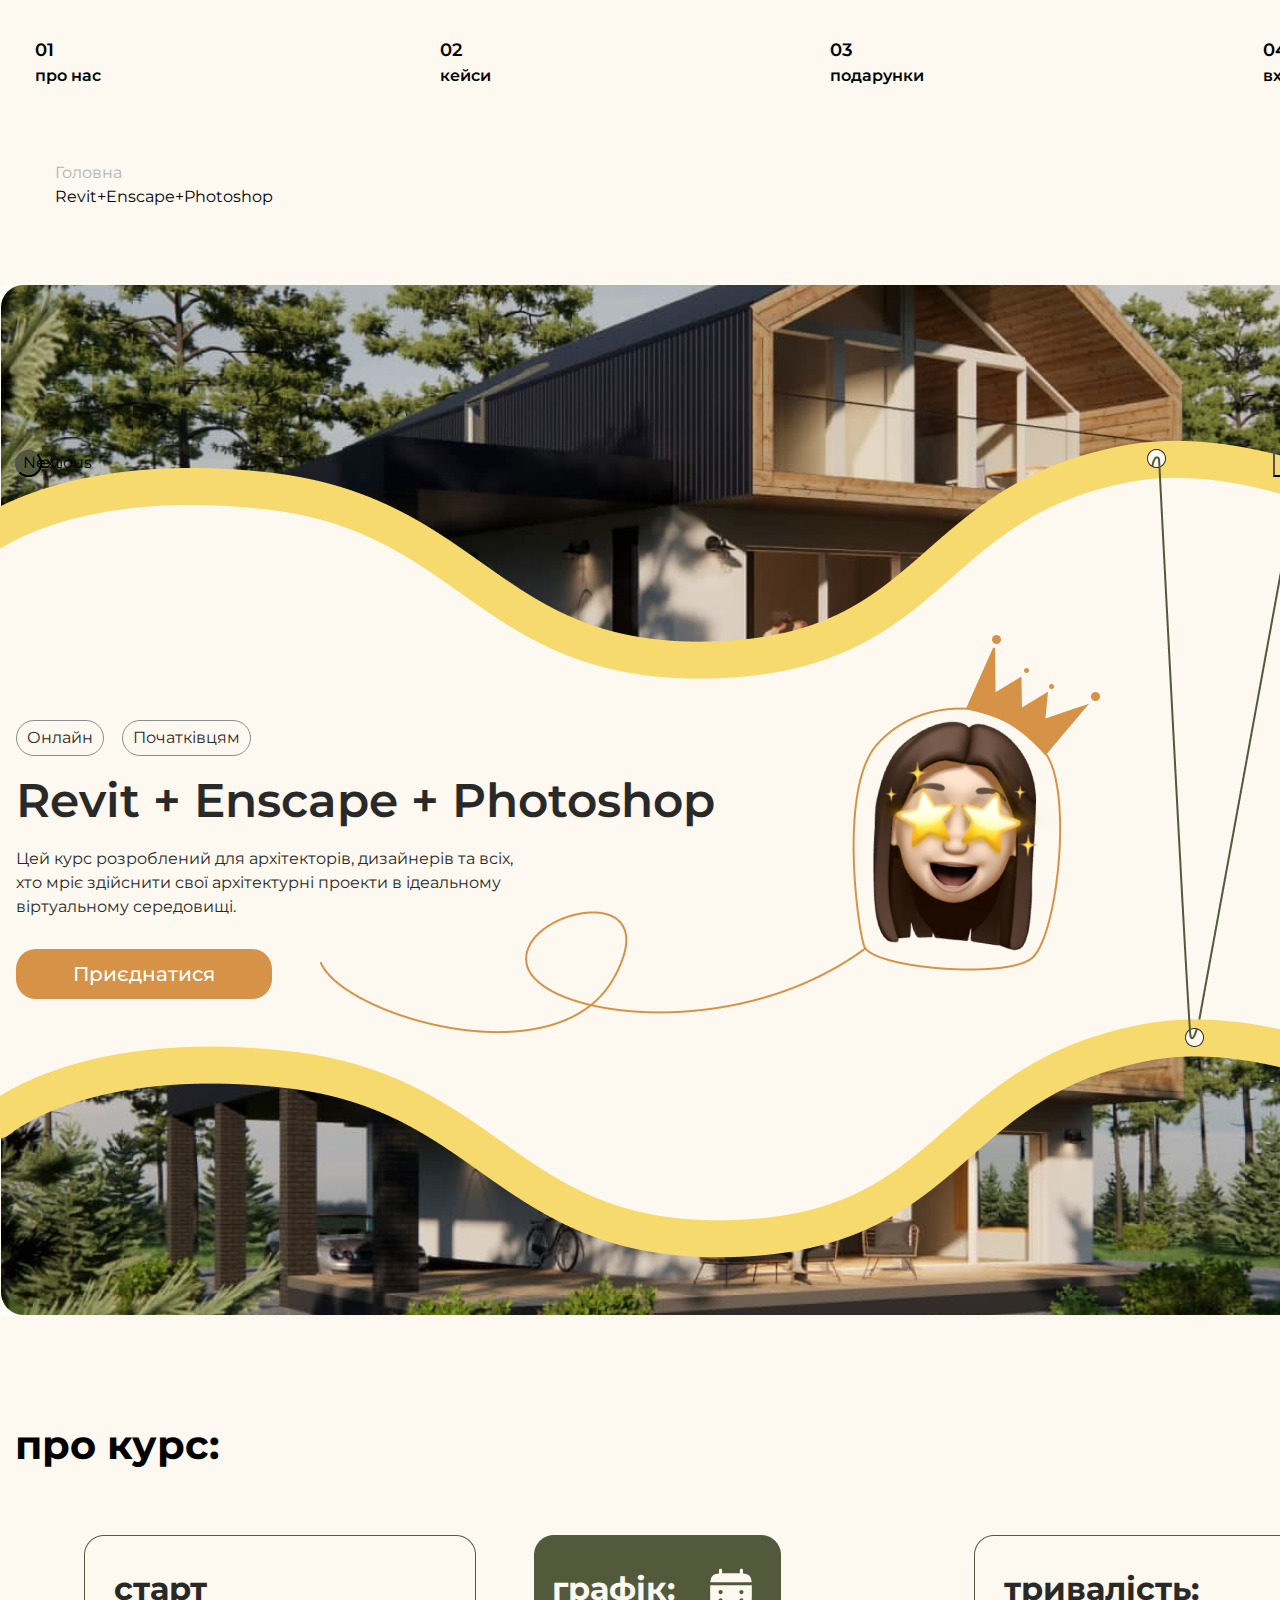
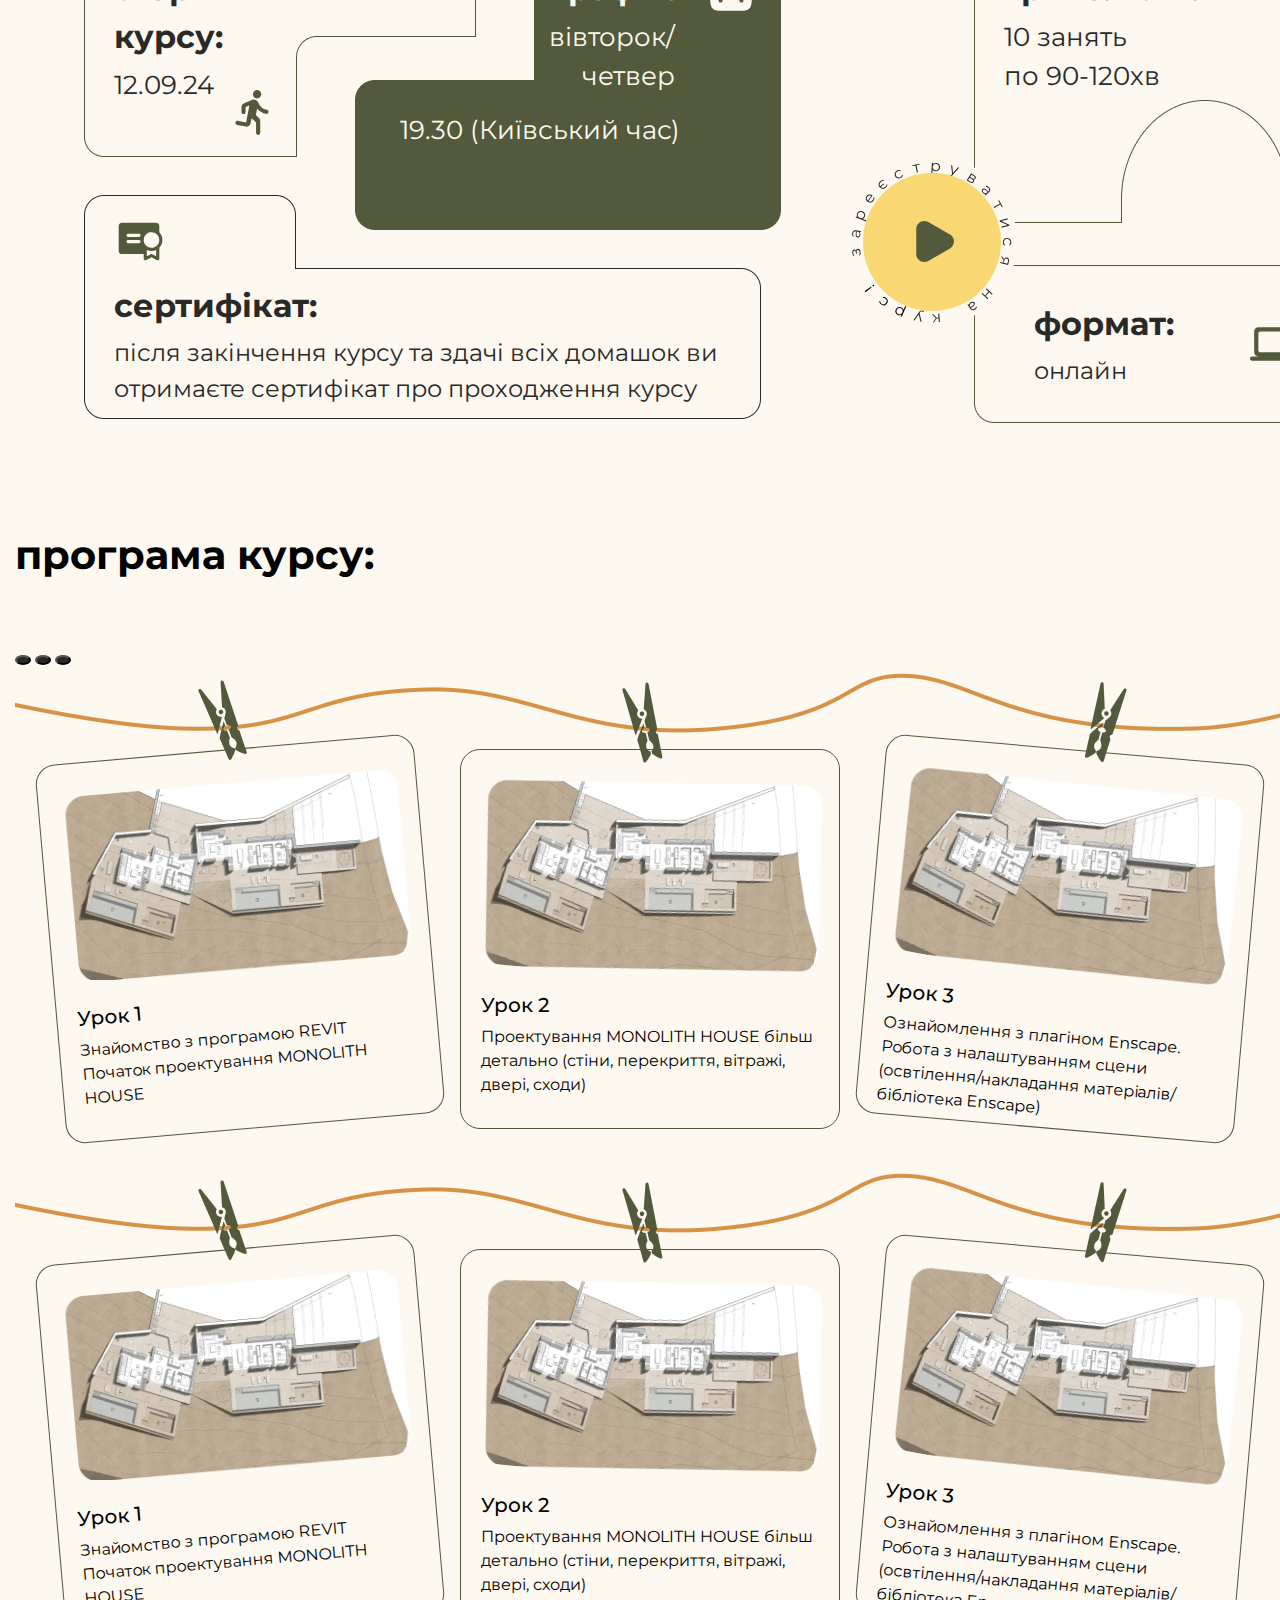
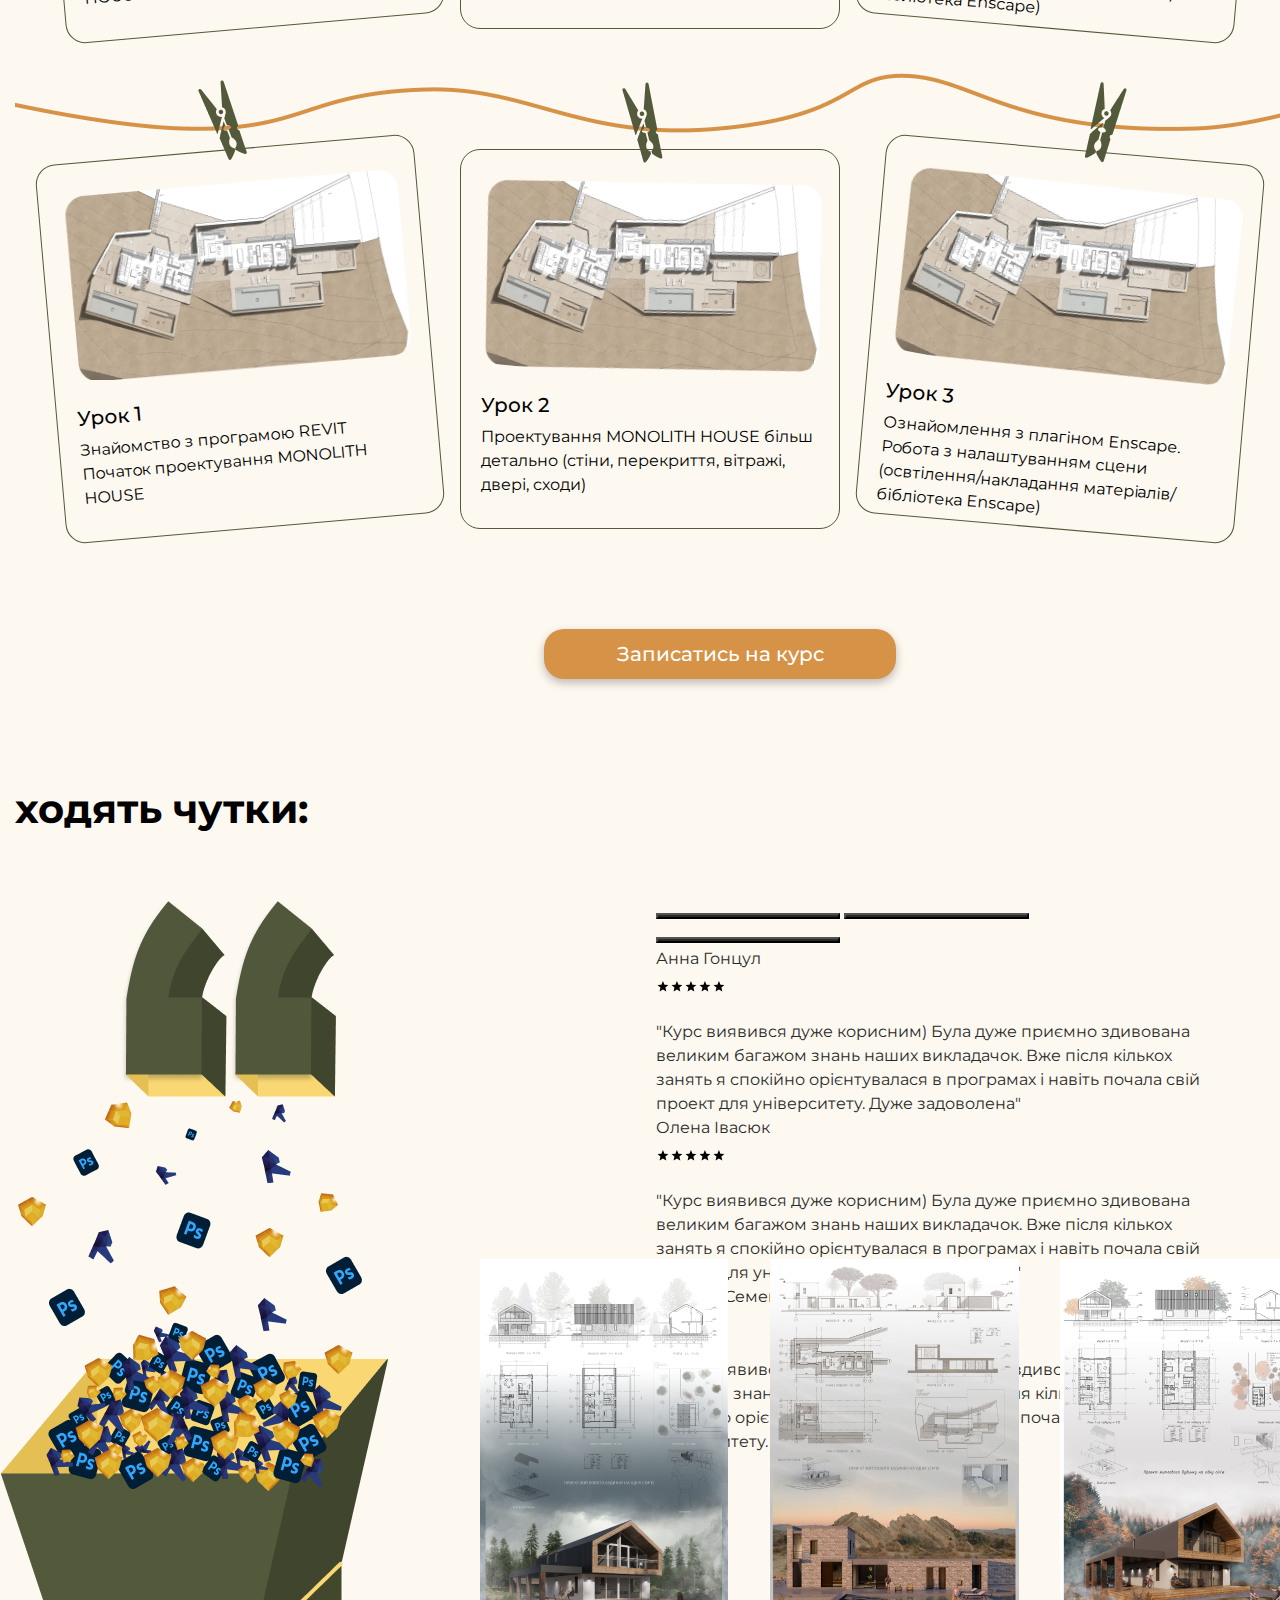
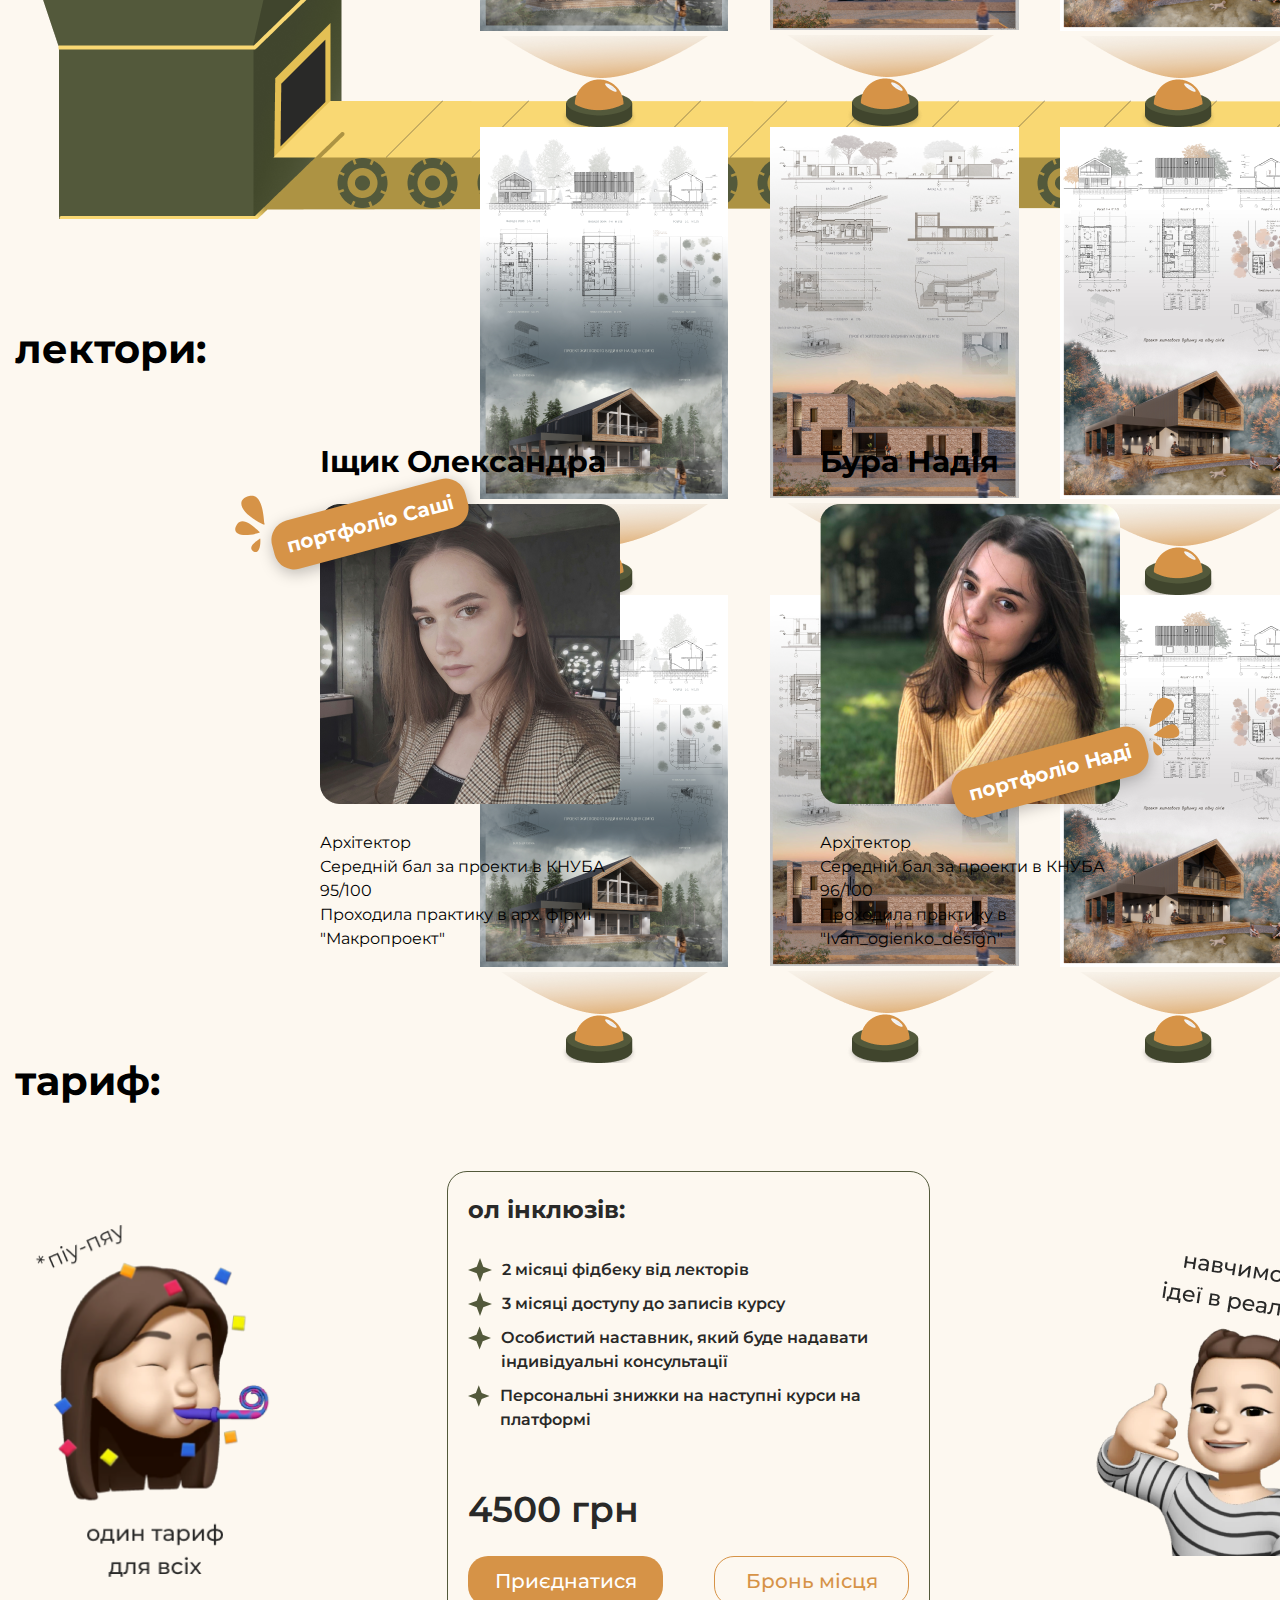
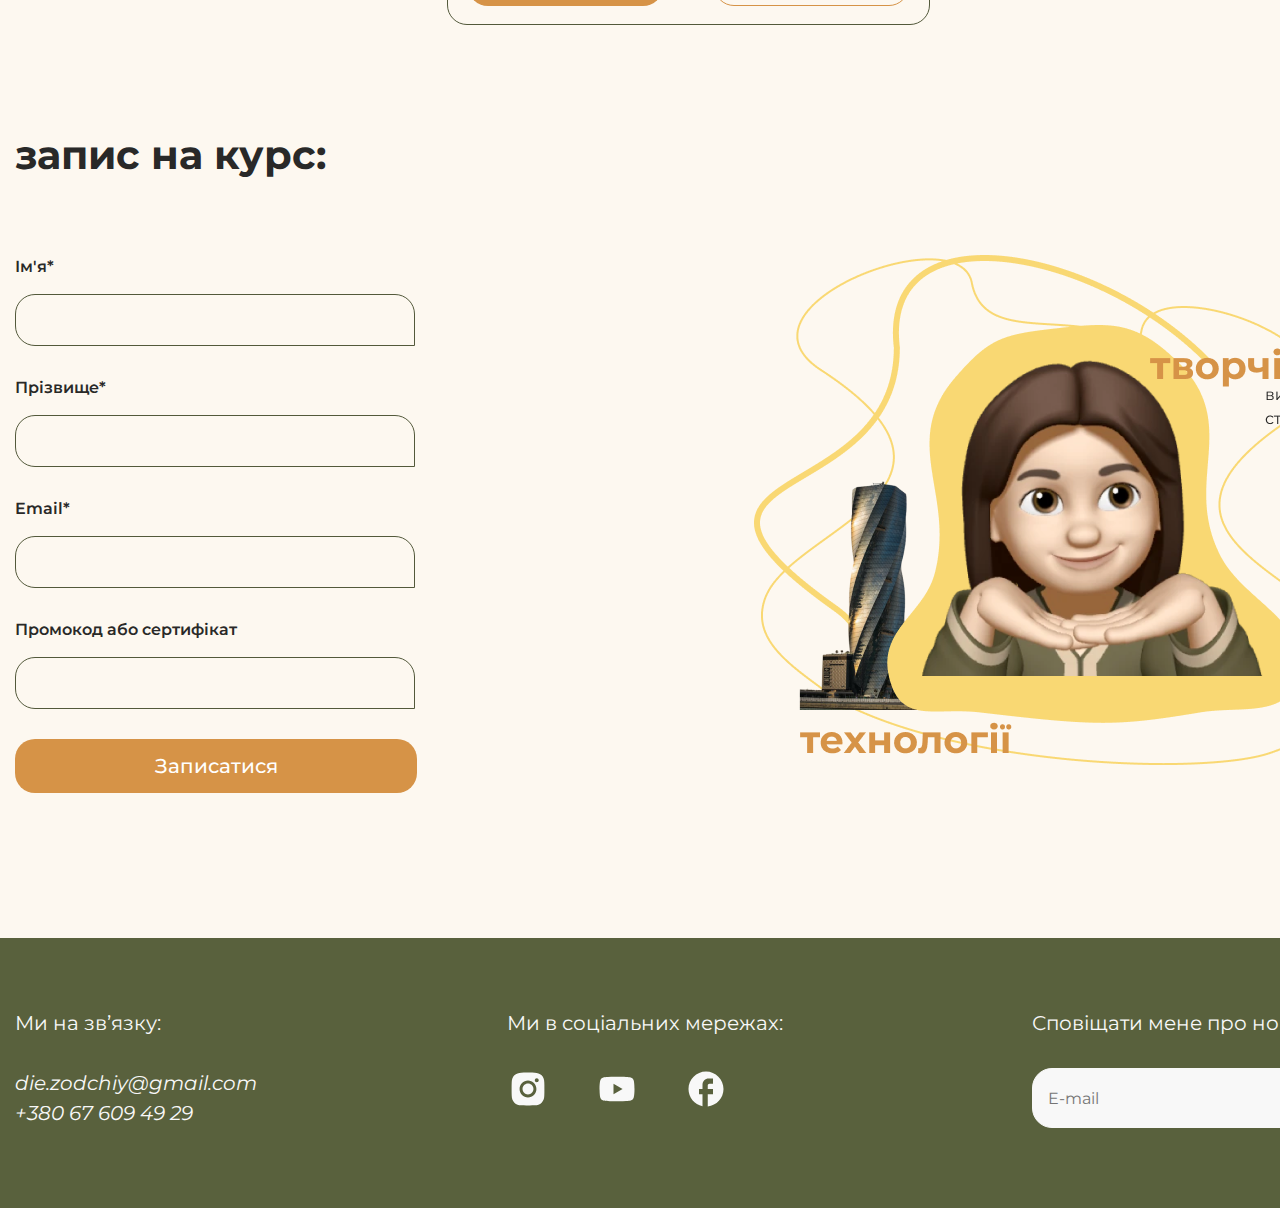
==== commit cfb9e2a0: "section booking added" ====
--- a/rep.html
+++ b/rep.html
@@ -644,6 +644,33 @@
           </div>
         </div>
       </section>
+      <section class="booking">
+        <div class="container">
+          <h2 class="section-title">запис на курс:</h2>
+          <div class='booking-content-wrap'>
+            <form action="on" autocomplete='on' class='booking-form'>
+              <label for="" class='booking-form-item' >
+                Ім'я*
+                <input type="text" class='booking-form-input'>
+              </label>
+              <label for="" class='booking-form-item' >
+                Прізвище*
+                <input type="text" class='booking-form-input'>
+              </label>
+              <label for="" class='booking-form-item' >
+                Email*
+                <input type="email" class='booking-form-input'>
+              </label>
+              <label for="" class='booking-form-item' >
+                Промокод або сертифікат
+                <input type="text" class='booking-form-input'>
+              </label>
+              <button class='booking-form-button' >Записатися</button>
+            </form>
+            <div class='booking-content-image'></div>
+          </div>
+        </div>
+      </section>
     </main>
     <footer class="footer">
       <div class="container footer-position">
--- a/css/main.min.css
+++ b/css/main.min.css
@@ -1 +1 @@
-.container{width:1440px;margin-left:auto;margin-right:auto;padding-left:15px;padding-right:15px}.hero-container{position:relative}*{box-sizing:border-box}h1,h2,h3,h4,h5,h6,p,ul{margin:0;padding:0}li{list-style:none}a{text-decoration:none}body{background-color:#fdf8f0}@font-face{font-family:"Avenir-Next-Condensed";font-style:normal;font-weight:400;font-display:swap;src:url("../../fonts/Avenir-Next-Condensed.ttf") format("ttf")}@font-face{font-family:"Avenir-Next-Condensed-Bold";font-style:normal;font-weight:700;font-display:swap;src:url("../../fonts/avenir-next-condensed-bold.ttf") format("ttf")}body{font-family:"Montserrat";font-style:normal;font-weight:600;line-height:1.5}.section-title{color:#292928;font-size:40px}section:not(:first-child){padding-bottom:100px}section:last-child{padding-bottom:145px}.hero-content .content-info .getToKnow-box .getToKnow-link,.hero-content .content-info .info-list .list-item{display:flex;align-items:center;justify-content:center}.nav{padding-top:30px}.nav .menu-list{display:flex;align-items:center;justify-content:space-between;width:100%}.nav .menu-list .menu-item{text-align:left;padding:7px 20px}.nav .menu-list .menu-item:hover{border-radius:20px;outline:3px solid #d69347;cursor:pointer}.nav .menu-list .menu-item .menu-text,.nav .menu-list .menu-item .menu-link{color:#000;font-size:18px;line-height:1.5}.nav .menu-list .menu-item .menu-link{font-size:16px}.nav .menu-list .menu-item .auth-wrap{display:flex;align-items:center;justify-content:center;justify-content:space-between}.nav .menu-list .menu-item .auth-wrap .auth-link{color:#000;font-size:16px;line-height:1.5}.nav .menu-list .menu-item .auth-wrap .line::before{content:"";display:block;width:3px;height:16px;margin-left:5px;margin-right:5px;background-color:#000}.numbers-hr{margin-top:50px;margin-left:15px;color:#292928;font-size:11px;font-weight:400;line-height:1.5}.line-hr{background-image:url("../../images/line-hr.png");background-repeat:no-repeat;background-size:cover;height:10px}.line-vr{position:absolute;top:-25px;right:65px;background-image:url("../../images/line-vr.png");background-position:center;background-repeat:no-repeat;background-size:contain;height:620px;width:10px}.line-vr-index{position:absolute;right:45px;top:560px;color:#292928;writing-mode:vertical-lr;font-size:11px;font-weight:400;line-height:1.5}.cursor-icon{position:absolute;right:26px;top:35px}.hero-content{margin-top:20px;margin-right:50px}.hero-content .content-info{display:flex;position:relative}.hero-content .content-info .heading{color:#53593b;font-size:250px;font-weight:700;line-height:.98;text-transform:uppercase}.hero-content .content-info .info-list{position:absolute;top:23px;left:491px}.hero-content .content-info .info-list .list-item{padding:7px 30px;border-radius:20px;border:1px solid #d69347;color:#292928;font-size:20px;line-height:1.5}.hero-content .content-info .info-list .list-item:first-child{width:110px}.hero-content .content-info .info-list .list-item:nth-child(2){width:145px}.hero-content .content-info .info-list .list-item:nth-child(3){width:170px}.hero-content .content-info .info-list .list-item:last-child{width:190px}.hero-content .content-info .info-list .list-item+.list-item{margin-top:10px}.hero-content .content-info .petals{right:489px;position:absolute}.hero-content .content-info .petals .petal-small{position:absolute;top:48px;left:12px}.hero-content .content-info .petals .petal-medium{position:absolute;top:18px;left:9px}.hero-content .content-info .petals .petal-large{position:absolute;top:-4px;left:32px}.hero-content .content-info .getToKnow-box{position:absolute;right:0}.hero-content .content-info .getToKnow-box .stain-medium{position:absolute;z-index:-1;top:22px;right:231px}.hero-content .content-info .getToKnow-box .girls{display:flex}.hero-content .content-info .getToKnow-box .girls .nadya-hero .nadya-hero-img{margin-left:auto}.hero-content .content-info .getToKnow-box .girls .nadya-hero .link-linkedin-nadya{position:absolute;left:85px;top:9px}.hero-content .content-info .getToKnow-box .girls .nadya-hero .link-linkedin-nadya:hover{transform:scale(1.5)}.hero-content .content-info .getToKnow-box .girls .sasha-hero .sasha-hero-img{margin-left:27px}.hero-content .content-info .getToKnow-box .girls .sasha-hero .link-linkedin-sasha{position:absolute;right:150px}.hero-content .content-info .getToKnow-box .girls .sasha-hero .link-linkedin-sasha:hover{transform:scale(1.5)}.hero-content .content-info .getToKnow-box .getToKnow-link{position:absolute;top:215px;right:145px;width:200px;height:60px;transform:rotate(9deg);padding:15px;border-radius:27px;background:#d69347;box-shadow:0px 5px 9px 0px rgba(0,0,0,.25);color:#fff;font-size:20px;line-height:1.5}.hero-content .content-info .getToKnow-box .getToKnow-link:hover{background-color:#fdf8f0;color:#292928;border:1px solid #d69347}.hero-content .content-info .stain-big{position:absolute;z-index:-1;top:25px;left:-40px}.hero-content .content-info .stain-small{position:absolute;z-index:-1;bottom:-25px;left:765px}.title-desc{width:487px;margin-top:25px;color:#292928;font-size:21px;font-weight:400;line-height:1.2}.courses{display:flex;margin-top:60px;padding:0 35px;-moz-column-gap:15px;column-gap:15px}.courses .course{flex-basis:calc((100% - 30px)/3)}.courses .course .course-img{height:350px;margin:0 auto;padding:77px 32px;border-radius:20px;border:1px solid #53593b;background-position:center;background-repeat:no-repeat}.courses .course .course-img.img1{position:relative;background-image:url("../../images/sasha-nadya.png")}.courses .course .course-img .star{position:absolute;top:30px;right:30px}.courses .course .course-img .star-title{position:absolute;top:-10px;right:-13px;z-index:1;color:#fff;font-size:17px;font-weight:500;line-height:1.3}.courses .course .course-img .star-big{position:absolute;top:-52px;right:-50px}.courses .course .course-img.img2{background-image:url("../../images/sasha-graduate.png")}.courses .course .course-img.img3{background-image:url("../../images/nadya-note.png")}.courses .course .course-decs-box{display:flex;margin-top:20px;height:100px}.courses .course .course-decs-box .course-title{flex:80%;color:#292928;font-size:32px;font-weight:500}.courses .course .course-decs-box .quota{flex:20%}.courses .course .course-forwhom{display:flex;margin-top:20px}.courses .course .course-forwhom .forwhom-spec{padding:5px;border-radius:20px;border:1px solid #8d8d8d;color:#292928;font-size:16px;font-weight:400}.courses .course .course-forwhom .forwhom-spec+.forwhom-spec{margin-left:10px}.courses .course .course-desc{margin-top:20px;color:#292928;font-size:16px;font-weight:400;text-align:justify}.courses .course .course-link{display:flex;justify-content:center;margin-top:20px;padding:5px;border-radius:20px;background-color:#d69347;color:#fff;font-size:24px;font-weight:500;line-height:1.5}.courses .course .dev{background-color:#c7c7c7}.courses button[data-bs-slide-to]{width:10px;height:10px;border-radius:50%;background-color:#292928}.courses .carousel-indicators{bottom:-65px;margin-bottom:0;-moz-column-gap:5px;column-gap:5px}.carousel-control-prev,.carousel-control-next{position:absolute;top:50%;width:27px;height:27px;border-radius:50%;background-color:#53593b}.carousel-control-prev-icon,.carousel-control-next-icon{width:15px;height:15px}.how-we-do .section-title{margin-bottom:60px;font-family:"Montserrat";font-weight:600;font-size:40px;line-height:1.5;color:#292928}.how-we-do .img-list{display:flex;justify-content:space-between}.how-we-do .img-list .img-item{position:relative;display:flex;width:49%}.how-we-do .img-list .img-item .nadya-item{width:366px;height:366px;background-repeat:no-repeat;background-position:center;background-size:250px;background-image:url("../../images/nadya-study.png")}.how-we-do .img-list .img-item .adv-list{display:flex;flex-direction:column;justify-content:space-around}.how-we-do .img-list .img-item .adv-list .adv-item{padding:10px 5px 10px 25px;border:1px solid #53593b;border-radius:20px;position:relative}.how-we-do .img-list .img-item .adv-list .adv-item.one{padding:15px 5px 15px 25px}.how-we-do .img-list .img-item .adv-list .adv-item .adv-item-icon{position:absolute;display:flex;align-items:center;justify-content:center;width:40px;height:40px;z-index:1;top:20%;left:-19px;border:1px solid #53593b;border-radius:50%;padding:5px;background-color:#fdf8f0}.how-we-do .img-list .img-item .adv-list .adv-item .adv-item-icon.icon-pos{top:15%}.how-we-do .img-list .img-item .sasha-item{width:366px;height:366px;background-repeat:no-repeat;background-position:25px 15px;background-size:290px;background-image:url("../../images/sasha-study.png")}.title-box{position:relative;margin-bottom:140px}.title-box .icon-news{position:absolute;top:27px;left:26px;width:45px;height:57px;background-image:url(../../images/icon-news.png),url(../../images/icon-news-three.png),url(../../images/icon-news-two.png);background-position:4px,21px,33px 45px;background-repeat:no-repeat;z-index:1}.title-box .icon-news-elips{position:absolute;top:65px;left:50px;display:flex;align-items:center;justify-content:center;width:158px;height:60px;background-color:#d69347;border-radius:27px;transform:rotate(6deg);font-weight:600;font-size:20px;line-height:1.5;color:#fff}.content-wrap{display:flex;-moz-column-gap:15px;column-gap:15px}.content-wrap .news-items .news-item{display:flex;width:435px}.content-wrap .news-items .news-item .item-img{width:270px;height:270px;background-repeat:no-repeat;background-size:cover}.content-wrap .news-items .news-item .nadya{background-image:url(../../images/nadya.png);background-position:-30px 0}.content-wrap .news-items .news-item .sasha{background-image:url(../../images/sasha-news.png);background-position:0 -20px}.content-wrap .news-items .news-item .item-text{width:197px;font-weight:400;font-size:16px;color:#292928}.content-wrap .news-items .news-item:not(:first-child){align-items:center}.content-wrap .news-videos{display:flex;align-items:center;flex-wrap:wrap;gap:30px}.content-wrap .news-videos .news-video{flex-basis:calc((100% - 30px)/2)}.content-wrap .news-videos .news-video .frame{border-radius:20px;overflow:hidden}.content-wrap .news-videos .news-video .news-video-title{font-weight:400;font-size:16px;line-height:1.5;color:#292928}.section-title{margin-bottom:60px}.accordion{--bs-accordion-bg: #fdf8f0;--bs-border-radius: 20px}.accordion-item .accordion-button{font-weight:500;font-size:24px;color:#292928}.comments{position:relative}.section-title{margin-bottom:70px;font-size:40px;color:#292928}.comments-content{display:flex}.comments-content .form{display:flex;flex-direction:column;width:468px}.comments-content .form .label{margin-bottom:18px;font-weight:400;font-size:19px;color:#292928}.comments-content .form .input,.comments-content .form .textarea{padding:15px;margin-bottom:35px;border:1.2px solid #53593b;border-radius:24px 24px 0 24px;height:61px;background-color:rgba(0,0,0,0)}.comments-content .form .textarea{height:174px;resize:none}.comments-content .form .comments-btn{border-radius:24px;padding:11px;border:none;height:59px;background-color:#d69347;font-weight:500;font-size:23px;color:#fff}.comments-content .comments-img{position:relative;width:700px;height:616px;background-image:url(../../images/comments-bg.png);background-repeat:no-repeat;background-size:contain;background-position-y:bottom}.comments-content .comments-img .comments-star,.comments-content .comments-img .comments-star-small,.comments-content .comments-img .comments-star-title{position:absolute}.comments-content .comments-img .comments-star{top:22px;right:100px}.comments-content .comments-img .comments-star-small{top:95px;right:100px}.comments-content .comments-img .comments-star-title{top:65px;right:130px;font-weight:500;font-size:14px;line-height:1.21;color:#fff}.comments-content .comments-img .comments-line-text{position:absolute;bottom:85px;right:150px;width:232px;font-size:20px;text-align:center;color:#292928}.footer{height:270px;padding-top:70px;padding-bottom:70px;background-color:#59613d}.footer .footer-text{margin-bottom:30px;font-weight:400;font-size:20px;line-height:1.5;color:#f8f8f8}.footer .footer-position{display:flex;justify-content:space-between}.footer .footer-position .contacts .contacts-list{row-gap:10px}.footer .footer-position .contacts .contacts-list .contacts-item .contacts-link{font-weight:400;font-size:20px;line-height:1.5;color:#f8f8f8}.footer .footer-position .socials .socials-list{width:220px;display:flex;justify-content:space-between;align-items:center}.footer .footer-position .notifications .notification-input{border:1px solid #f8f8f8;border-radius:20px 20px 0 20px;padding:15px;width:393px;height:60px;background:#f8f8f8}.footer .footer-position .notifications .notification-input .notification-input::-moz-placeholder{font-weight:400;font-size:20px;line-height:1.5;color:#595959}.footer .footer-position .notifications .notification-input .notification-input::placeholder{font-weight:400;font-size:20px;line-height:1.5;color:#595959}.rep-breadcrumb{padding-top:50px;padding-bottom:60px}.rep-breadcrumb .breadcrumb{font-weight:400;font-size:16px}.rep-breadcrumb .breadcrumb-link{color:#b5b5b5}.rep-breadcrumb.active{color:#292928}.rep-hero{padding-top:435px;padding-bottom:320px;width:1442px;height:1030px;margin:0 auto;background-image:url(../../../images/images-rep/rep-sasha.png),url(../../../images/images-rep/rep-hero-bg2.png),url(../../../images/images-rep/rep-hero-bg.jpg);background-repeat:no-repeat;background-position:320px 350px,0px 155px,center}.rep-hero .rep-hero-forwhom{display:flex;justify-content:space-between;width:235px;margin-bottom:10px}.rep-hero .rep-hero-forwhom .rep-forwhom-spec{padding:5px 10px;border-radius:20px;border:1px solid #8d8d8d;color:#292928;font-size:16px;font-weight:400;line-height:1.5}.rep-hero .rep-title{margin-bottom:10px;color:#292928;font-size:47px;font-weight:600;line-height:1.5}.rep-hero .rep-course-desc{width:510px;margin-bottom:30px;color:#292928;font-size:16px;font-weight:400}.rep-hero .rep-course-link{display:flex;justify-content:center;width:256px;padding:10px 55px;border-radius:20px;background-color:#d69347;color:#fff;font-size:20px;font-weight:500;line-height:1.5}.rep-about{padding-top:100px}.rep-about .rep-position{position:relative}.rep-about .course-desc-list{position:relative;display:flex;flex-wrap:wrap;height:490px;padding:0 69px}.rep-about .desc-item-title{margin-bottom:5px;font-size:32px;color:#292928}.rep-about .course-desc-item:first-child{position:relative;width:392px;height:222px;background-image:url("../../../images/images-rep/rep-about-one.png")}.rep-about .course-desc-item:first-child .start-item-wrap{padding:30px 155px 90px 30px}.rep-about .course-desc-item:first-child .start-item-wrap .desc-item-time{font-weight:400;font-size:26px;color:#292928}.rep-about .course-desc-item:first-child .start-item-icon{position:absolute;bottom:20px;left:145px;fill:#53593b}.rep-about .course-desc-item:nth-child(2){position:absolute;left:340px;width:426px;height:295px;background-image:url("../../../images/images-rep/rep-about-two.png")}.rep-about .course-desc-item:nth-child(2) .schedule-item-wrap{width:320px;padding-top:30px;padding-left:45px;text-align:right}.rep-about .course-desc-item:nth-child(2) .schedule-item-wrap .schedule-item-title{font-size:32px;color:#fdf8f0;margin-bottom:5px}.rep-about .course-desc-item:nth-child(2) .schedule-item-wrap .schedule-item-text{font-size:26px;font-weight:400;color:#fdf8f0;margin-bottom:15px}.rep-about .course-desc-item:nth-child(2) .schedule-item-wrap .schedule-item-time{display:block;width:320px;font-size:26px;font-weight:400;color:#fdf8f0;text-align:start}.rep-about .course-desc-item:nth-child(2) .schedule-item-icon{position:absolute;top:30px;right:25px;fill:#fdf8f0}.rep-about .course-desc-item:nth-child(3){position:absolute;right:65px;width:386px;height:288px;display:flex;justify-content:space-between;padding:30px 30px 125px;background-image:url("../../../images/images-rep/rep-about-three.png")}.rep-about .course-desc-item:nth-child(3) .duration-item-text{font-size:26px;font-weight:400;color:#292928}.rep-about .course-desc-item:nth-child(3) .duration-item-icon{fill:#53593b}.rep-about .course-desc-item:nth-child(4){position:absolute;top:260px;width:677px;height:224px;padding-top:20px;padding-left:30px;background-image:url("../../../images/images-rep/rep-about-four.png")}.rep-about .course-desc-item:nth-child(4) .certificate-item-icon{margin-bottom:10px;fill:#53593b}.rep-about .course-desc-item:nth-child(4) .certificate-item-title{margin-bottom:5px;font-size:32px;color:#292928}.rep-about .course-desc-item:nth-child(4) .certificate-item-text{font-size:24px;font-weight:400;color:#292928}.rep-about .course-desc-item:last-child{position:absolute;right:65px;top:330px;width:386px;height:158px;padding:35px 60px;display:flex;align-items:center;justify-content:space-between;background-image:url("../../../images/images-rep/rep-about-five.png")}.rep-about .course-desc-item:last-child .format-item-wrap{width:140px}.rep-about .course-desc-item:last-child .format-item-title{margin-bottom:5px;font-size:32px;color:#292928}.rep-about .course-desc-item:last-child .format-item-text{font-size:24px;font-weight:400;color:#292928}.rep-about .course-desc-item:last-child .format-item-icon{fill:#53593b}.rep-about .rep-btn{position:absolute;right:401px;top:320px}.sec-title{margin-bottom:60px;font-size:40px}.rep-program .carousel-indicators{bottom:-40px}.rep-program button[data-bs-slide-to]{width:10px;height:10px;border-radius:50%;background-color:#292928}.rep-program .rep-program-btn{display:block;width:352px;height:50px;margin:60px auto 0;padding:10px;border:none;border-radius:20px;box-shadow:0 4px 10px 0 rgba(0,0,0,.25);background:#d69347;font-weight:500;font-size:20px;color:#fff}.prog-wrapper{position:relative;height:500px}.prog-decoration{height:105px;background-image:url(../../../images/images-rep/rep-program.png);background-position:-85px;background-size:cover}.lessons{position:absolute;top:80px;display:flex;height:380px;padding:0 35px;-moz-column-gap:30px;column-gap:30px}.lessons .lesson{border:1px solid #53593b;border-radius:20px;padding:20px;width:380px;height:380px}.lessons .lesson.lesson-one{transform:rotate(-5deg)}.lessons .lesson.lesson-one .lesson-img{border-radius:20px;width:346px;height:210px;background-image:url(../../../images/images-rep/rep-lesson-bg.png);transform:rotate(5deg);background-size:cover}.lessons .lesson.lesson-one .lesson-title{margin-top:10px;font-weight:500;font-size:20px;color:#000}.lessons .lesson.lesson-one .lesson-desc{margin-top:5px;font-weight:400;font-size:16px;color:#000;text-align:left}.lessons .lesson.lesson-two .lesson-img{border-radius:20px;width:346px;height:210px;background-image:url(../../../images/images-rep/rep-lesson-bg.png);transform:rotate(6deg);background-size:cover}.lessons .lesson.lesson-two .lesson-title{margin-top:10px;font-weight:500;font-size:20px;color:#000}.lessons .lesson.lesson-two .lesson-desc{margin-top:5px;font-weight:400;font-size:16px;color:#000;text-align:left}.lessons .lesson.lesson-three{transform:rotate(5deg)}.lessons .lesson.lesson-three .lesson-img{border-radius:20px;width:346px;height:210px;background-image:url(../../../images/images-rep/rep-lesson-bg.png);transform:rotate(6deg);background-size:cover}.lessons .lesson.lesson-three .lesson-title{margin-top:10px;font-weight:500;font-size:20px;color:#000}.lessons .lesson.lesson-three .lesson-desc{margin-top:5px;font-weight:400;font-size:16px;color:#000;text-align:left}.conveyor{width:1457px;height:920px;margin:0 auto;background-image:url("../../../images/images-rep/rep-conveer.png");background-repeat:no-repeat}.conveyor .carousel.slide{width:560px;height:180px;margin-left:45%}.conveyor .carousel.slide .carousel-indicators{bottom:-10px;background-color:#fdf8f0;margin:0}.conveyor .carousel.slide .carousel-indicators button[data-bs-slide-to]{width:33%;background-color:#292928}.conveyor .carousel.slide .reviewer,.conveyor .carousel.slide .review-text{font-weight:400;font-size:16px;color:#292928}.conveyor .carousel.slide .rate-list{display:flex;align-items:center;margin-top:5px}.conveyor .carousel.slide .review-text{margin-top:20px}.conveyor .carousel.slide .carousel-control-next{right:-20px;background-color:rgba(0,0,0,0);border-radius:0}.conveyor .carousel.slide.three{margin-top:180px;margin-left:480px;width:850px;height:auto}.conveyor .carousel.slide.three .carousel-inner .conveyor-list{display:flex;-moz-column-gap:40px;column-gap:40px;width:830px}.conveyor .carousel.slide.three .carousel-inner .conveyor-list .conveyor-item{flex-basis:calc((100% - 80px)/3);height:468px;background-repeat:no-repeat}.conveyor .carousel.slide.three .carousel-inner .conveyor-list .conveyor-item.one{background-image:url("../../../images/images-rep/rep-rumors-img1.png")}.conveyor .carousel.slide.three .carousel-inner .conveyor-list .conveyor-item.two{background-image:url("../../../images/images-rep/rep-rumors-img2.png")}.conveyor .carousel.slide.three .carousel-inner .conveyor-list .conveyor-item.three{background-image:url("../../../images/images-rep/rep-rumors-img3.png")}.lectures-list{display:flex;justify-content:space-between;margin:0 auto;width:800px}.lectures-list .lecture{position:relative}.lectures-list .lecture .lecture-heading-icon-sasha{position:absolute;top:40px;left:-100px;fill:#d69347}.lectures-list .lecture .lecture-heading.sasha{position:absolute;top:60px;left:-50px}.lectures-list .lecture .lecture-heading{border-radius:20px;padding:10px;width:200px;height:50px;box-shadow:0 4px 15px 0 rgba(0,0,0,.25);background-color:#d69347;transform:rotate(-15deg);font-size:20px;color:#fff;text-align:center}.lectures-list .lecture .lecture-heading.nadiya{position:absolute;bottom:30%;right:-10%}.lectures-list .lecture .lecture-heading-icon-nadiya{position:absolute;bottom:35%;right:-25%;fill:#d69347}.lectures-list .lecture .lecture-title{margin-bottom:20px;font-size:30px;font-weight:700;color:#000}.lectures-list .lecture .lecture-img{margin-bottom:20px}.lectures-list .lecture .lecture-bullets{width:300px;font-weight:400;font-size:16px;color:#000}.tarif-content-wrap{display:flex;justify-content:space-between;align-items:center}.tarif-content-wrap .sasha-joy{width:270px;height:370px;background-image:url(../../../images/images-rep/rep-sasha-joy-all.png);background-size:cover;background-repeat:no-repeat;background-position:center}.tarif-content-wrap .all-included{border:1px solid #53593b;border-radius:20px;padding:20px;width:483px;height:454px}.tarif-content-wrap .all-included .all-included-title{font-family:var(--font-family);font-size:24px;color:#292928;margin-bottom:30px}.tarif-content-wrap .all-included .all-list{display:flex;flex-direction:column;row-gap:10px;margin-bottom:50px}.tarif-content-wrap .all-included .all-list .all-item{display:flex;-moz-column-gap:10px;column-gap:10px;color:#292928}.tarif-content-wrap .all-included .all-price{display:block;font-size:36px;color:#292928;margin-bottom:20px}.tarif-content-wrap .all-included .all-buttons{display:flex;justify-content:space-between}.tarif-content-wrap .all-included .all-buttons .all-button-join{border:none;border-radius:20px;padding:10px;width:195px;height:50px;background:#d69347;font-weight:500;font-size:20px;color:#fff}.tarif-content-wrap .all-included .all-buttons .all-button-booking{border:1px solid #d69347;border-radius:20px;padding:10px;width:195px;height:50px;background:#fdf8f0;font-weight:500;font-size:20px;color:#d69347}.tarif-content-wrap .nadya-call{width:333px;height:315px;background-image:url(../../../images/images-rep/rep-nadya-call-all.png);background-size:cover;background-repeat:no-repeat;background-position:center}/*# sourceMappingURL=main.min.css.map */+.container{width:1440px;margin-left:auto;margin-right:auto;padding-left:15px;padding-right:15px}.hero-container{position:relative}*{box-sizing:border-box}h1,h2,h3,h4,h5,h6,p,ul{margin:0;padding:0}li{list-style:none}a{text-decoration:none}body{background-color:#fdf8f0}@font-face{font-family:"Avenir-Next-Condensed";font-style:normal;font-weight:400;font-display:swap;src:url("../../fonts/Avenir-Next-Condensed.ttf") format("ttf")}@font-face{font-family:"Avenir-Next-Condensed-Bold";font-style:normal;font-weight:700;font-display:swap;src:url("../../fonts/avenir-next-condensed-bold.ttf") format("ttf")}body{font-family:"Montserrat";font-style:normal;font-weight:600;line-height:1.5}.section-title{color:#292928;font-size:40px}section:not(:first-child){padding-bottom:100px}section:last-child{padding-bottom:145px}.hero-content .content-info .getToKnow-box .getToKnow-link,.hero-content .content-info .info-list .list-item{display:flex;align-items:center;justify-content:center}.nav{padding-top:30px}.nav .menu-list{display:flex;align-items:center;justify-content:space-between;width:100%}.nav .menu-list .menu-item{text-align:left;padding:7px 20px}.nav .menu-list .menu-item:hover{border-radius:20px;outline:3px solid #d69347;cursor:pointer}.nav .menu-list .menu-item .menu-text,.nav .menu-list .menu-item .menu-link{color:#000;font-size:18px;line-height:1.5}.nav .menu-list .menu-item .menu-link{font-size:16px}.nav .menu-list .menu-item .auth-wrap{display:flex;align-items:center;justify-content:center;justify-content:space-between}.nav .menu-list .menu-item .auth-wrap .auth-link{color:#000;font-size:16px;line-height:1.5}.nav .menu-list .menu-item .auth-wrap .line::before{content:"";display:block;width:3px;height:16px;margin-left:5px;margin-right:5px;background-color:#000}.numbers-hr{margin-top:50px;margin-left:15px;color:#292928;font-size:11px;font-weight:400;line-height:1.5}.line-hr{background-image:url("../../images/line-hr.png");background-repeat:no-repeat;background-size:cover;height:10px}.line-vr{position:absolute;top:-25px;right:65px;background-image:url("../../images/line-vr.png");background-position:center;background-repeat:no-repeat;background-size:contain;height:620px;width:10px}.line-vr-index{position:absolute;right:45px;top:560px;color:#292928;writing-mode:vertical-lr;font-size:11px;font-weight:400;line-height:1.5}.cursor-icon{position:absolute;right:26px;top:35px}.hero-content{margin-top:20px;margin-right:50px}.hero-content .content-info{display:flex;position:relative}.hero-content .content-info .heading{color:#53593b;font-size:250px;font-weight:700;line-height:.98;text-transform:uppercase}.hero-content .content-info .info-list{position:absolute;top:23px;left:491px}.hero-content .content-info .info-list .list-item{padding:7px 30px;border-radius:20px;border:1px solid #d69347;color:#292928;font-size:20px;line-height:1.5}.hero-content .content-info .info-list .list-item:first-child{width:110px}.hero-content .content-info .info-list .list-item:nth-child(2){width:145px}.hero-content .content-info .info-list .list-item:nth-child(3){width:170px}.hero-content .content-info .info-list .list-item:last-child{width:190px}.hero-content .content-info .info-list .list-item+.list-item{margin-top:10px}.hero-content .content-info .petals{right:489px;position:absolute}.hero-content .content-info .petals .petal-small{position:absolute;top:48px;left:12px}.hero-content .content-info .petals .petal-medium{position:absolute;top:18px;left:9px}.hero-content .content-info .petals .petal-large{position:absolute;top:-4px;left:32px}.hero-content .content-info .getToKnow-box{position:absolute;right:0}.hero-content .content-info .getToKnow-box .stain-medium{position:absolute;z-index:-1;top:22px;right:231px}.hero-content .content-info .getToKnow-box .girls{display:flex}.hero-content .content-info .getToKnow-box .girls .nadya-hero .nadya-hero-img{margin-left:auto}.hero-content .content-info .getToKnow-box .girls .nadya-hero .link-linkedin-nadya{position:absolute;left:85px;top:9px}.hero-content .content-info .getToKnow-box .girls .nadya-hero .link-linkedin-nadya:hover{transform:scale(1.5)}.hero-content .content-info .getToKnow-box .girls .sasha-hero .sasha-hero-img{margin-left:27px}.hero-content .content-info .getToKnow-box .girls .sasha-hero .link-linkedin-sasha{position:absolute;right:150px}.hero-content .content-info .getToKnow-box .girls .sasha-hero .link-linkedin-sasha:hover{transform:scale(1.5)}.hero-content .content-info .getToKnow-box .getToKnow-link{position:absolute;top:215px;right:145px;width:200px;height:60px;transform:rotate(9deg);padding:15px;border-radius:27px;background:#d69347;box-shadow:0px 5px 9px 0px rgba(0,0,0,.25);color:#fff;font-size:20px;line-height:1.5}.hero-content .content-info .getToKnow-box .getToKnow-link:hover{background-color:#fdf8f0;color:#292928;border:1px solid #d69347}.hero-content .content-info .stain-big{position:absolute;z-index:-1;top:25px;left:-40px}.hero-content .content-info .stain-small{position:absolute;z-index:-1;bottom:-25px;left:765px}.title-desc{width:487px;margin-top:25px;color:#292928;font-size:21px;font-weight:400;line-height:1.2}.courses{display:flex;margin-top:60px;padding:0 35px;-moz-column-gap:15px;column-gap:15px}.courses .course{flex-basis:calc((100% - 30px)/3)}.courses .course .course-img{height:350px;margin:0 auto;padding:77px 32px;border-radius:20px;border:1px solid #53593b;background-position:center;background-repeat:no-repeat}.courses .course .course-img.img1{position:relative;background-image:url("../../images/sasha-nadya.png")}.courses .course .course-img .star{position:absolute;top:30px;right:30px}.courses .course .course-img .star-title{position:absolute;top:-10px;right:-13px;z-index:1;color:#fff;font-size:17px;font-weight:500;line-height:1.3}.courses .course .course-img .star-big{position:absolute;top:-52px;right:-50px}.courses .course .course-img.img2{background-image:url("../../images/sasha-graduate.png")}.courses .course .course-img.img3{background-image:url("../../images/nadya-note.png")}.courses .course .course-decs-box{display:flex;margin-top:20px;height:100px}.courses .course .course-decs-box .course-title{flex:80%;color:#292928;font-size:32px;font-weight:500}.courses .course .course-decs-box .quota{flex:20%}.courses .course .course-forwhom{display:flex;margin-top:20px}.courses .course .course-forwhom .forwhom-spec{padding:5px;border-radius:20px;border:1px solid #8d8d8d;color:#292928;font-size:16px;font-weight:400}.courses .course .course-forwhom .forwhom-spec+.forwhom-spec{margin-left:10px}.courses .course .course-desc{margin-top:20px;color:#292928;font-size:16px;font-weight:400;text-align:justify}.courses .course .course-link{display:flex;justify-content:center;margin-top:20px;padding:5px;border-radius:20px;background-color:#d69347;color:#fff;font-size:24px;font-weight:500;line-height:1.5}.courses .course .dev{background-color:#c7c7c7}.courses button[data-bs-slide-to]{width:10px;height:10px;border-radius:50%;background-color:#292928}.courses .carousel-indicators{bottom:-65px;margin-bottom:0;-moz-column-gap:5px;column-gap:5px}.carousel-control-prev,.carousel-control-next{position:absolute;top:50%;width:27px;height:27px;border-radius:50%;background-color:#53593b}.carousel-control-prev-icon,.carousel-control-next-icon{width:15px;height:15px}.how-we-do .section-title{margin-bottom:60px;font-family:"Montserrat";font-weight:600;font-size:40px;line-height:1.5;color:#292928}.how-we-do .img-list{display:flex;justify-content:space-between}.how-we-do .img-list .img-item{position:relative;display:flex;width:49%}.how-we-do .img-list .img-item .nadya-item{width:366px;height:366px;background-repeat:no-repeat;background-position:center;background-size:250px;background-image:url("../../images/nadya-study.png")}.how-we-do .img-list .img-item .adv-list{display:flex;flex-direction:column;justify-content:space-around}.how-we-do .img-list .img-item .adv-list .adv-item{padding:10px 5px 10px 25px;border:1px solid #53593b;border-radius:20px;position:relative}.how-we-do .img-list .img-item .adv-list .adv-item.one{padding:15px 5px 15px 25px}.how-we-do .img-list .img-item .adv-list .adv-item .adv-item-icon{position:absolute;display:flex;align-items:center;justify-content:center;width:40px;height:40px;z-index:1;top:20%;left:-19px;border:1px solid #53593b;border-radius:50%;padding:5px;background-color:#fdf8f0}.how-we-do .img-list .img-item .adv-list .adv-item .adv-item-icon.icon-pos{top:15%}.how-we-do .img-list .img-item .sasha-item{width:366px;height:366px;background-repeat:no-repeat;background-position:25px 15px;background-size:290px;background-image:url("../../images/sasha-study.png")}.title-box{position:relative;margin-bottom:140px}.title-box .icon-news{position:absolute;top:27px;left:26px;width:45px;height:57px;background-image:url(../../images/icon-news.png),url(../../images/icon-news-three.png),url(../../images/icon-news-two.png);background-position:4px,21px,33px 45px;background-repeat:no-repeat;z-index:1}.title-box .icon-news-elips{position:absolute;top:65px;left:50px;display:flex;align-items:center;justify-content:center;width:158px;height:60px;background-color:#d69347;border-radius:27px;transform:rotate(6deg);font-weight:600;font-size:20px;line-height:1.5;color:#fff}.content-wrap{display:flex;-moz-column-gap:15px;column-gap:15px}.content-wrap .news-items .news-item{display:flex;width:435px}.content-wrap .news-items .news-item .item-img{width:270px;height:270px;background-repeat:no-repeat;background-size:cover}.content-wrap .news-items .news-item .nadya{background-image:url(../../images/nadya.png);background-position:-30px 0}.content-wrap .news-items .news-item .sasha{background-image:url(../../images/sasha-news.png);background-position:0 -20px}.content-wrap .news-items .news-item .item-text{width:197px;font-weight:400;font-size:16px;color:#292928}.content-wrap .news-items .news-item:not(:first-child){align-items:center}.content-wrap .news-videos{display:flex;align-items:center;flex-wrap:wrap;gap:30px}.content-wrap .news-videos .news-video{flex-basis:calc((100% - 30px)/2)}.content-wrap .news-videos .news-video .frame{border-radius:20px;overflow:hidden}.content-wrap .news-videos .news-video .news-video-title{font-weight:400;font-size:16px;line-height:1.5;color:#292928}.section-title{margin-bottom:60px}.accordion{--bs-accordion-bg: #fdf8f0;--bs-border-radius: 20px}.accordion-item .accordion-button{font-weight:500;font-size:24px;color:#292928}.comments{position:relative}.section-title{margin-bottom:70px;font-size:40px;color:#292928}.comments-content{display:flex}.comments-content .form{display:flex;flex-direction:column;width:468px}.comments-content .form .label{margin-bottom:18px;font-weight:400;font-size:19px;color:#292928}.comments-content .form .input,.comments-content .form .textarea{padding:15px;margin-bottom:35px;border:1.2px solid #53593b;border-radius:24px 24px 0 24px;height:61px;background-color:rgba(0,0,0,0)}.comments-content .form .textarea{height:174px;resize:none}.comments-content .form .comments-btn{border-radius:24px;padding:11px;border:none;height:59px;background-color:#d69347;font-weight:500;font-size:23px;color:#fff}.comments-content .comments-img{position:relative;width:700px;height:616px;background-image:url(../../images/comments-bg.png);background-repeat:no-repeat;background-size:contain;background-position-y:bottom}.comments-content .comments-img .comments-star,.comments-content .comments-img .comments-star-small,.comments-content .comments-img .comments-star-title{position:absolute}.comments-content .comments-img .comments-star{top:22px;right:100px}.comments-content .comments-img .comments-star-small{top:95px;right:100px}.comments-content .comments-img .comments-star-title{top:65px;right:130px;font-weight:500;font-size:14px;line-height:1.21;color:#fff}.comments-content .comments-img .comments-line-text{position:absolute;bottom:85px;right:150px;width:232px;font-size:20px;text-align:center;color:#292928}.footer{height:270px;padding-top:70px;padding-bottom:70px;background-color:#59613d}.footer .footer-text{margin-bottom:30px;font-weight:400;font-size:20px;line-height:1.5;color:#f8f8f8}.footer .footer-position{display:flex;justify-content:space-between}.footer .footer-position .contacts .contacts-list{row-gap:10px}.footer .footer-position .contacts .contacts-list .contacts-item .contacts-link{font-weight:400;font-size:20px;line-height:1.5;color:#f8f8f8}.footer .footer-position .socials .socials-list{width:220px;display:flex;justify-content:space-between;align-items:center}.footer .footer-position .notifications .notification-input{border:1px solid #f8f8f8;border-radius:20px 20px 0 20px;padding:15px;width:393px;height:60px;background:#f8f8f8}.footer .footer-position .notifications .notification-input .notification-input::-moz-placeholder{font-weight:400;font-size:20px;line-height:1.5;color:#595959}.footer .footer-position .notifications .notification-input .notification-input::placeholder{font-weight:400;font-size:20px;line-height:1.5;color:#595959}.rep-breadcrumb{padding-top:50px;padding-bottom:60px}.rep-breadcrumb .breadcrumb{font-weight:400;font-size:16px}.rep-breadcrumb .breadcrumb-link{color:#b5b5b5}.rep-breadcrumb.active{color:#292928}.rep-hero{padding-top:435px;padding-bottom:320px;width:1442px;height:1030px;margin:0 auto;background-image:url(../../../images/images-rep/rep-sasha.png),url(../../../images/images-rep/rep-hero-bg2.png),url(../../../images/images-rep/rep-hero-bg.jpg);background-repeat:no-repeat;background-position:320px 350px,0px 155px,center}.rep-hero .rep-hero-forwhom{display:flex;justify-content:space-between;width:235px;margin-bottom:10px}.rep-hero .rep-hero-forwhom .rep-forwhom-spec{padding:5px 10px;border-radius:20px;border:1px solid #8d8d8d;color:#292928;font-size:16px;font-weight:400;line-height:1.5}.rep-hero .rep-title{margin-bottom:10px;color:#292928;font-size:47px;font-weight:600;line-height:1.5}.rep-hero .rep-course-desc{width:510px;margin-bottom:30px;color:#292928;font-size:16px;font-weight:400}.rep-hero .rep-course-link{display:flex;justify-content:center;width:256px;padding:10px 55px;border-radius:20px;background-color:#d69347;color:#fff;font-size:20px;font-weight:500;line-height:1.5}.rep-about{padding-top:100px}.rep-about .rep-position{position:relative}.rep-about .course-desc-list{position:relative;display:flex;flex-wrap:wrap;height:490px;padding:0 69px}.rep-about .desc-item-title{margin-bottom:5px;font-size:32px;color:#292928}.rep-about .course-desc-item:first-child{position:relative;width:392px;height:222px;background-image:url("../../../images/images-rep/rep-about-one.png")}.rep-about .course-desc-item:first-child .start-item-wrap{padding:30px 155px 90px 30px}.rep-about .course-desc-item:first-child .start-item-wrap .desc-item-time{font-weight:400;font-size:26px;color:#292928}.rep-about .course-desc-item:first-child .start-item-icon{position:absolute;bottom:20px;left:145px;fill:#53593b}.rep-about .course-desc-item:nth-child(2){position:absolute;left:340px;width:426px;height:295px;background-image:url("../../../images/images-rep/rep-about-two.png")}.rep-about .course-desc-item:nth-child(2) .schedule-item-wrap{width:320px;padding-top:30px;padding-left:45px;text-align:right}.rep-about .course-desc-item:nth-child(2) .schedule-item-wrap .schedule-item-title{font-size:32px;color:#fdf8f0;margin-bottom:5px}.rep-about .course-desc-item:nth-child(2) .schedule-item-wrap .schedule-item-text{font-size:26px;font-weight:400;color:#fdf8f0;margin-bottom:15px}.rep-about .course-desc-item:nth-child(2) .schedule-item-wrap .schedule-item-time{display:block;width:320px;font-size:26px;font-weight:400;color:#fdf8f0;text-align:start}.rep-about .course-desc-item:nth-child(2) .schedule-item-icon{position:absolute;top:30px;right:25px;fill:#fdf8f0}.rep-about .course-desc-item:nth-child(3){position:absolute;right:65px;width:386px;height:288px;display:flex;justify-content:space-between;padding:30px 30px 125px;background-image:url("../../../images/images-rep/rep-about-three.png")}.rep-about .course-desc-item:nth-child(3) .duration-item-text{font-size:26px;font-weight:400;color:#292928}.rep-about .course-desc-item:nth-child(3) .duration-item-icon{fill:#53593b}.rep-about .course-desc-item:nth-child(4){position:absolute;top:260px;width:677px;height:224px;padding-top:20px;padding-left:30px;background-image:url("../../../images/images-rep/rep-about-four.png")}.rep-about .course-desc-item:nth-child(4) .certificate-item-icon{margin-bottom:10px;fill:#53593b}.rep-about .course-desc-item:nth-child(4) .certificate-item-title{margin-bottom:5px;font-size:32px;color:#292928}.rep-about .course-desc-item:nth-child(4) .certificate-item-text{font-size:24px;font-weight:400;color:#292928}.rep-about .course-desc-item:last-child{position:absolute;right:65px;top:330px;width:386px;height:158px;padding:35px 60px;display:flex;align-items:center;justify-content:space-between;background-image:url("../../../images/images-rep/rep-about-five.png")}.rep-about .course-desc-item:last-child .format-item-wrap{width:140px}.rep-about .course-desc-item:last-child .format-item-title{margin-bottom:5px;font-size:32px;color:#292928}.rep-about .course-desc-item:last-child .format-item-text{font-size:24px;font-weight:400;color:#292928}.rep-about .course-desc-item:last-child .format-item-icon{fill:#53593b}.rep-about .rep-btn{position:absolute;right:401px;top:320px}.sec-title{margin-bottom:60px;font-size:40px}.rep-program .carousel-indicators{bottom:-40px}.rep-program button[data-bs-slide-to]{width:10px;height:10px;border-radius:50%;background-color:#292928}.rep-program .rep-program-btn{display:block;width:352px;height:50px;margin:60px auto 0;padding:10px;border:none;border-radius:20px;box-shadow:0 4px 10px 0 rgba(0,0,0,.25);background:#d69347;font-weight:500;font-size:20px;color:#fff}.prog-wrapper{position:relative;height:500px}.prog-decoration{height:105px;background-image:url(../../../images/images-rep/rep-program.png);background-position:-85px;background-size:cover}.lessons{position:absolute;top:80px;display:flex;height:380px;padding:0 35px;-moz-column-gap:30px;column-gap:30px}.lessons .lesson{border:1px solid #53593b;border-radius:20px;padding:20px;width:380px;height:380px}.lessons .lesson.lesson-one{transform:rotate(-5deg)}.lessons .lesson.lesson-one .lesson-img{border-radius:20px;width:346px;height:210px;background-image:url(../../../images/images-rep/rep-lesson-bg.png);transform:rotate(5deg);background-size:cover}.lessons .lesson.lesson-one .lesson-title{margin-top:10px;font-weight:500;font-size:20px;color:#000}.lessons .lesson.lesson-one .lesson-desc{margin-top:5px;font-weight:400;font-size:16px;color:#000;text-align:left}.lessons .lesson.lesson-two .lesson-img{border-radius:20px;width:346px;height:210px;background-image:url(../../../images/images-rep/rep-lesson-bg.png);transform:rotate(6deg);background-size:cover}.lessons .lesson.lesson-two .lesson-title{margin-top:10px;font-weight:500;font-size:20px;color:#000}.lessons .lesson.lesson-two .lesson-desc{margin-top:5px;font-weight:400;font-size:16px;color:#000;text-align:left}.lessons .lesson.lesson-three{transform:rotate(5deg)}.lessons .lesson.lesson-three .lesson-img{border-radius:20px;width:346px;height:210px;background-image:url(../../../images/images-rep/rep-lesson-bg.png);transform:rotate(6deg);background-size:cover}.lessons .lesson.lesson-three .lesson-title{margin-top:10px;font-weight:500;font-size:20px;color:#000}.lessons .lesson.lesson-three .lesson-desc{margin-top:5px;font-weight:400;font-size:16px;color:#000;text-align:left}.conveyor{width:1457px;height:920px;margin:0 auto;background-image:url("../../../images/images-rep/rep-conveer.png");background-repeat:no-repeat}.conveyor .carousel.slide{width:560px;height:180px;margin-left:45%}.conveyor .carousel.slide .carousel-indicators{bottom:-10px;background-color:#fdf8f0;margin:0}.conveyor .carousel.slide .carousel-indicators button[data-bs-slide-to]{width:33%;background-color:#292928}.conveyor .carousel.slide .reviewer,.conveyor .carousel.slide .review-text{font-weight:400;font-size:16px;color:#292928}.conveyor .carousel.slide .rate-list{display:flex;align-items:center;margin-top:5px}.conveyor .carousel.slide .review-text{margin-top:20px}.conveyor .carousel.slide .carousel-control-next{right:-20px;background-color:rgba(0,0,0,0);border-radius:0}.conveyor .carousel.slide.three{margin-top:180px;margin-left:480px;width:850px;height:auto}.conveyor .carousel.slide.three .carousel-inner .conveyor-list{display:flex;-moz-column-gap:40px;column-gap:40px;width:830px}.conveyor .carousel.slide.three .carousel-inner .conveyor-list .conveyor-item{flex-basis:calc((100% - 80px)/3);height:468px;background-repeat:no-repeat}.conveyor .carousel.slide.three .carousel-inner .conveyor-list .conveyor-item.one{background-image:url("../../../images/images-rep/rep-rumors-img1.png")}.conveyor .carousel.slide.three .carousel-inner .conveyor-list .conveyor-item.two{background-image:url("../../../images/images-rep/rep-rumors-img2.png")}.conveyor .carousel.slide.three .carousel-inner .conveyor-list .conveyor-item.three{background-image:url("../../../images/images-rep/rep-rumors-img3.png")}.lectures-list{display:flex;justify-content:space-between;margin:0 auto;width:800px}.lectures-list .lecture{position:relative}.lectures-list .lecture .lecture-heading-icon-sasha{position:absolute;top:40px;left:-100px;fill:#d69347}.lectures-list .lecture .lecture-heading.sasha{position:absolute;top:60px;left:-50px}.lectures-list .lecture .lecture-heading{border-radius:20px;padding:10px;width:200px;height:50px;box-shadow:0 4px 15px 0 rgba(0,0,0,.25);background-color:#d69347;transform:rotate(-15deg);font-size:20px;color:#fff;text-align:center}.lectures-list .lecture .lecture-heading.nadiya{position:absolute;bottom:30%;right:-10%}.lectures-list .lecture .lecture-heading-icon-nadiya{position:absolute;bottom:35%;right:-25%;fill:#d69347}.lectures-list .lecture .lecture-title{margin-bottom:20px;font-size:30px;font-weight:700;color:#000}.lectures-list .lecture .lecture-img{margin-bottom:20px}.lectures-list .lecture .lecture-bullets{width:300px;font-weight:400;font-size:16px;color:#000}.tarif-content-wrap{display:flex;justify-content:space-between;align-items:center}.tarif-content-wrap .sasha-joy{width:270px;height:370px;background-image:url(../../../images/images-rep/rep-sasha-joy-all.png);background-size:cover;background-repeat:no-repeat;background-position:center}.tarif-content-wrap .all-included{border:1px solid #53593b;border-radius:20px;padding:20px;width:483px;height:454px}.tarif-content-wrap .all-included .all-included-title{font-family:var(--font-family);font-size:24px;color:#292928;margin-bottom:30px}.tarif-content-wrap .all-included .all-list{display:flex;flex-direction:column;row-gap:10px;margin-bottom:50px}.tarif-content-wrap .all-included .all-list .all-item{display:flex;-moz-column-gap:10px;column-gap:10px;color:#292928}.tarif-content-wrap .all-included .all-price{display:block;font-size:36px;color:#292928;margin-bottom:20px}.tarif-content-wrap .all-included .all-buttons{display:flex;justify-content:space-between}.tarif-content-wrap .all-included .all-buttons .all-button-join{border:none;border-radius:20px;padding:10px;width:195px;height:50px;background:#d69347;font-weight:500;font-size:20px;color:#fff}.tarif-content-wrap .all-included .all-buttons .all-button-booking{border:1px solid #d69347;border-radius:20px;padding:10px;width:195px;height:50px;background:#fdf8f0;font-weight:500;font-size:20px;color:#d69347}.tarif-content-wrap .nadya-call{width:333px;height:315px;background-image:url(../../../images/images-rep/rep-nadya-call-all.png);background-size:cover;background-repeat:no-repeat;background-position:center}.booking-content-wrap{display:flex;justify-content:space-between}.booking-content-wrap .booking-form{display:flex;flex-direction:column;row-gap:30px;width:400px}.booking-content-wrap .booking-form .booking-form-item{display:flex;flex-direction:column;row-gap:15px;color:#292928}.booking-content-wrap .booking-form .booking-form-item .booking-form-input{border:1px solid #53593b;border-radius:20px 20px 0 20px;height:52px;background:#fdf8f0}.booking-content-wrap .booking-form .booking-form-button{border:none;border-radius:20px;padding:10px;width:402px;height:54px;background:#d69347;font-weight:500;font-size:20px;color:#fff}.booking-content-wrap .booking-content-image{width:671px;height:510px;background-image:url(../../../images/images-rep/rep-sasha-registration.png)}/*# sourceMappingURL=main.min.css.map */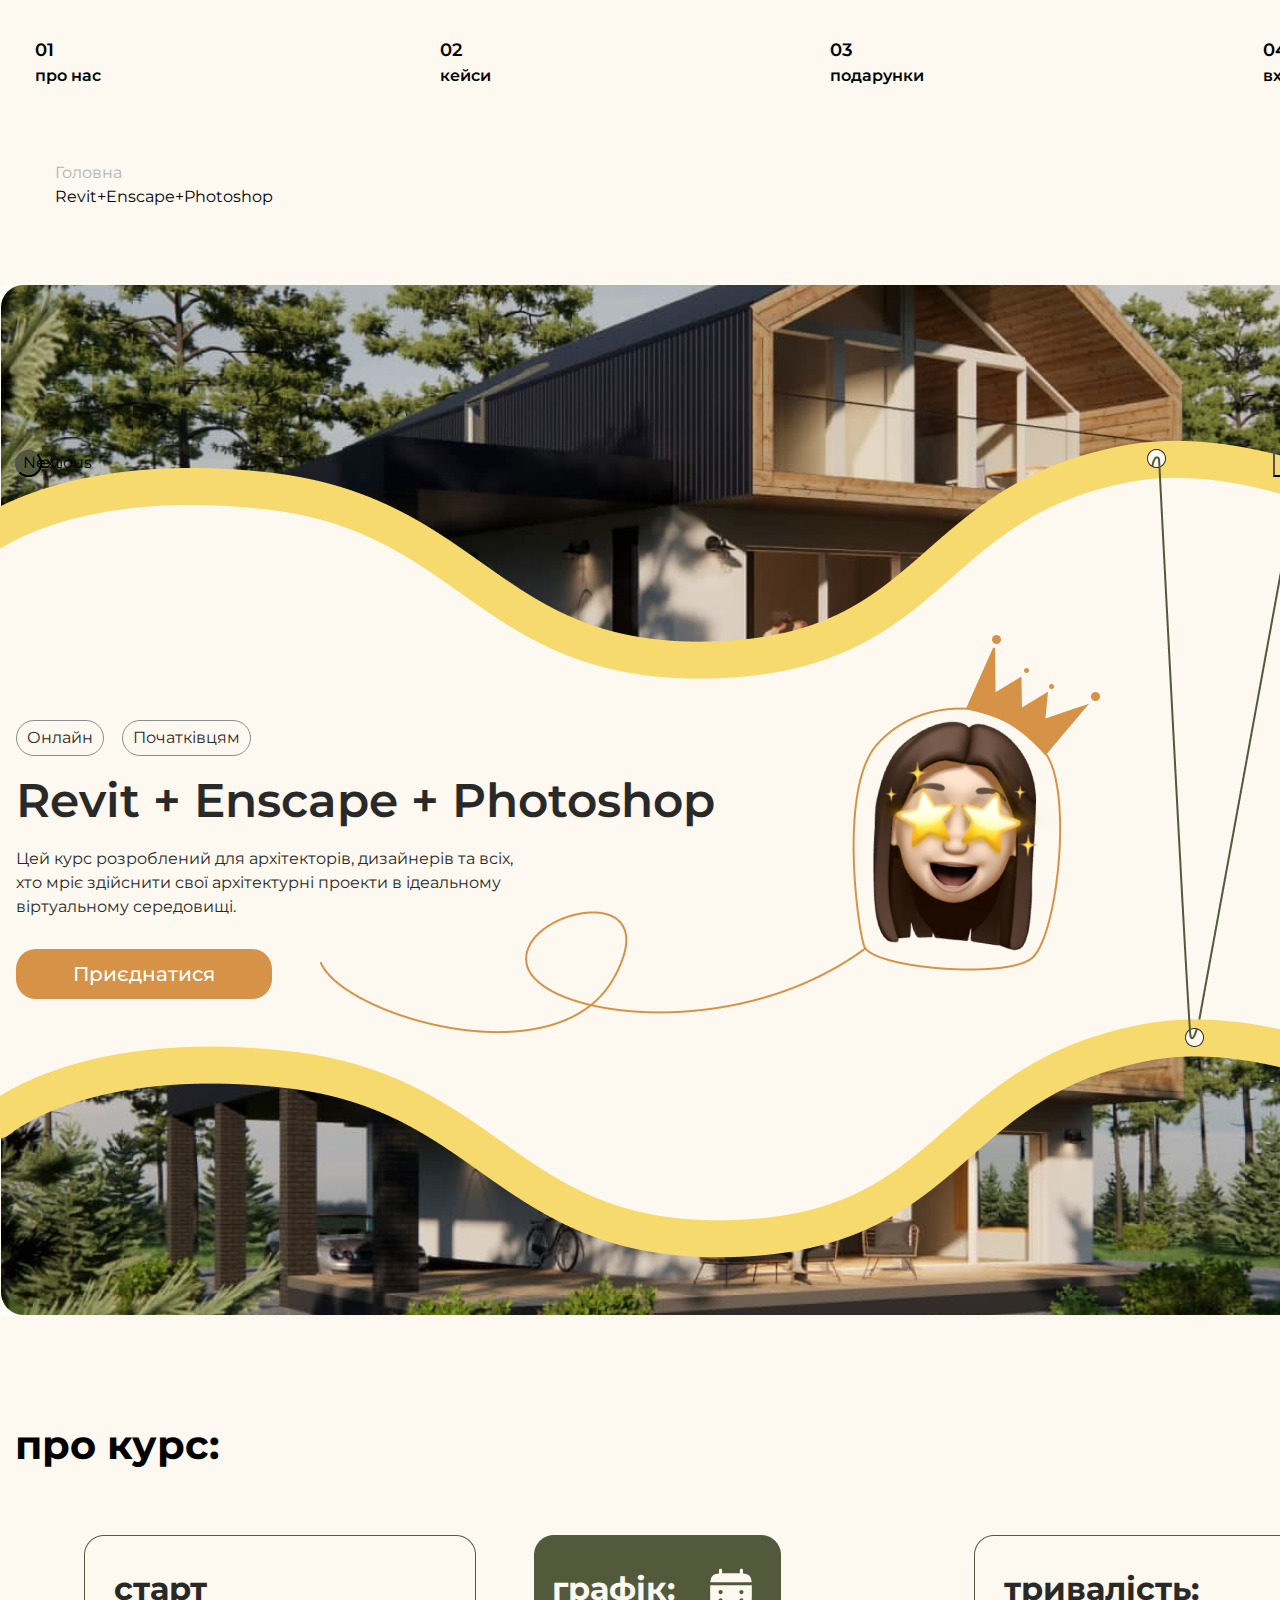
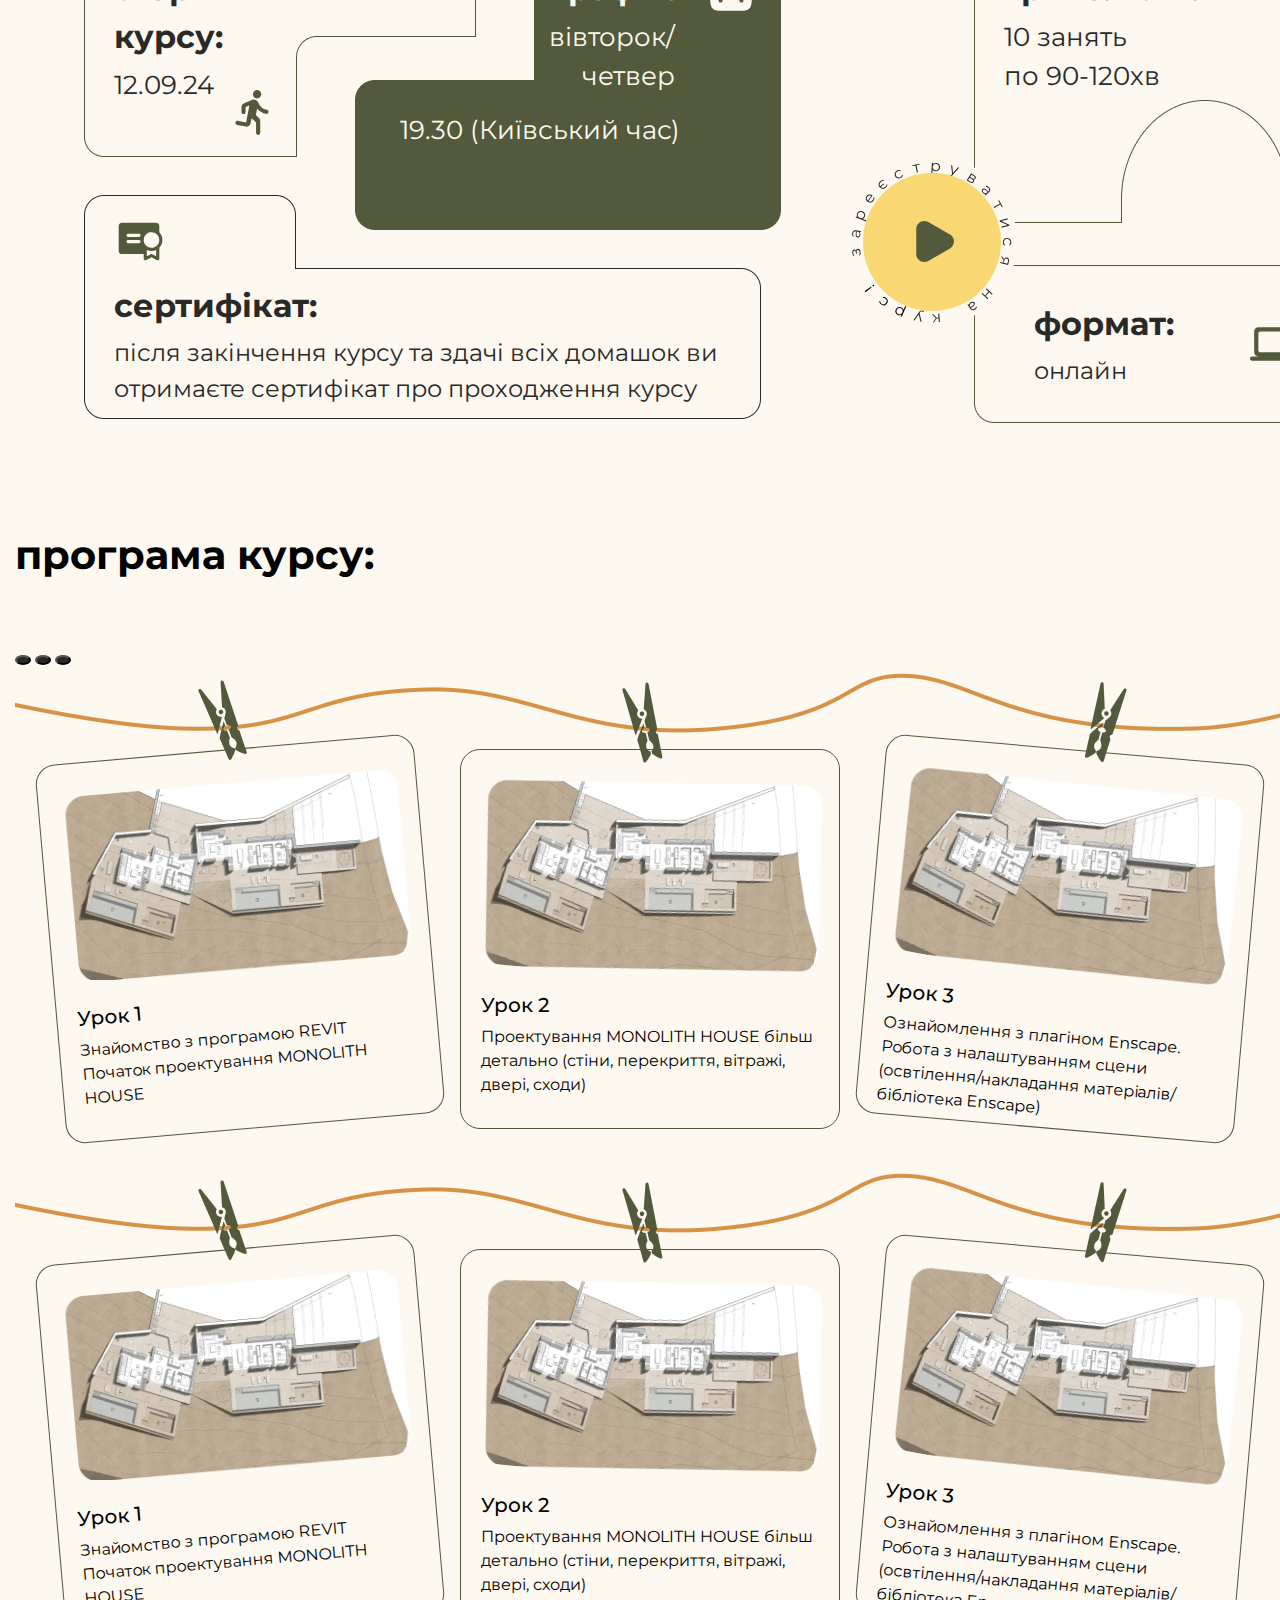
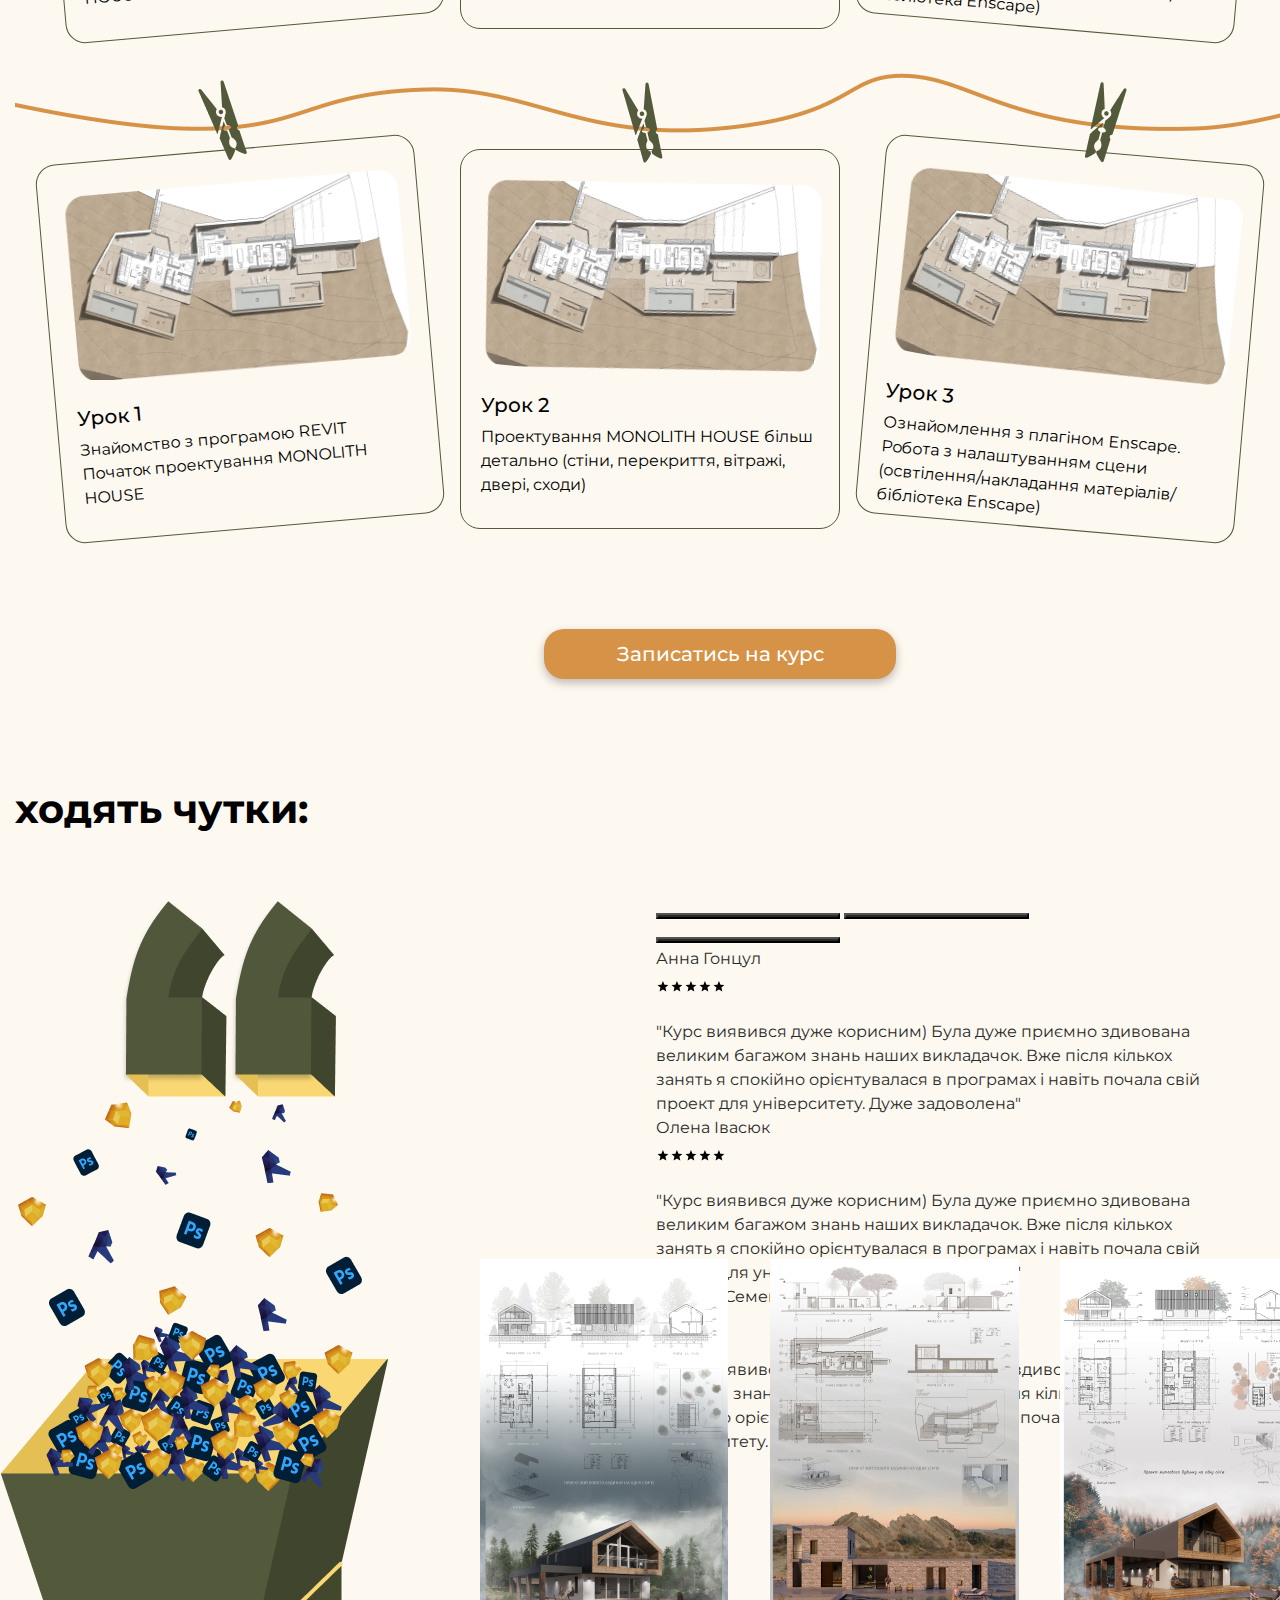
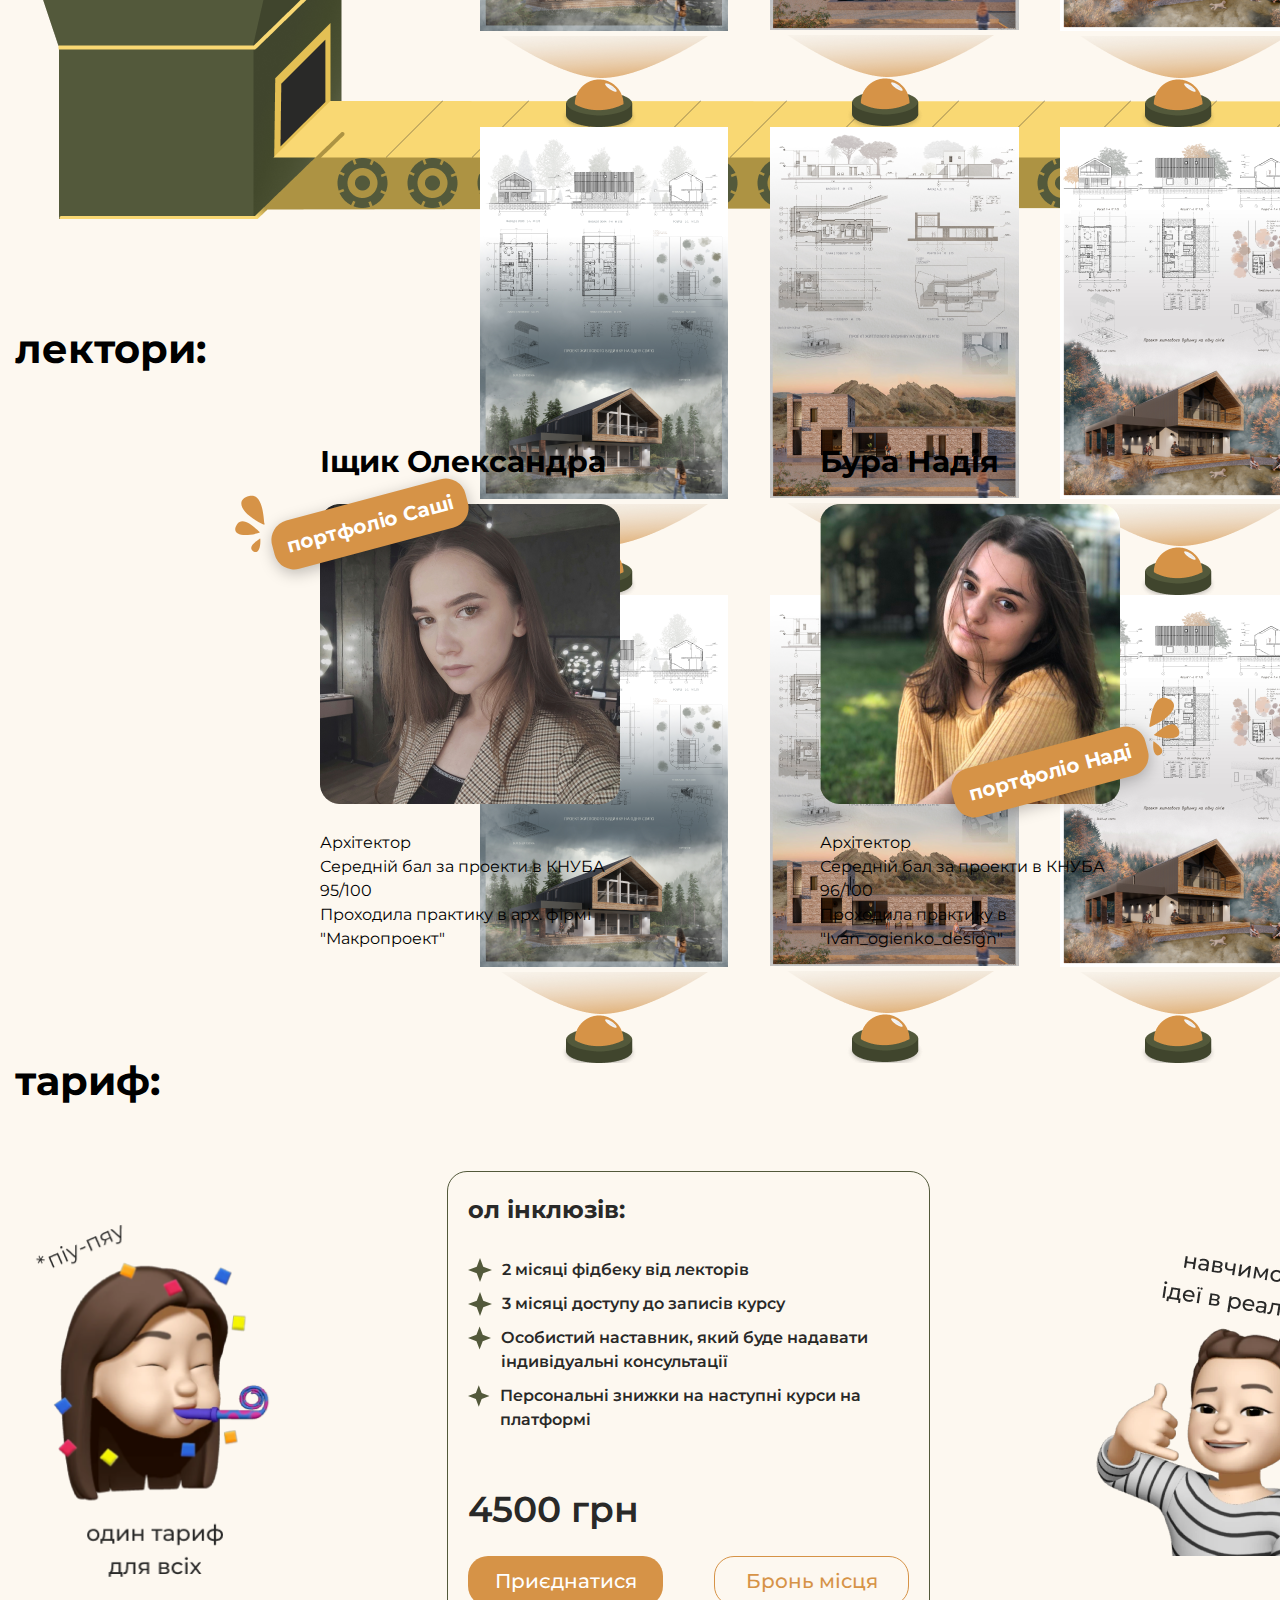
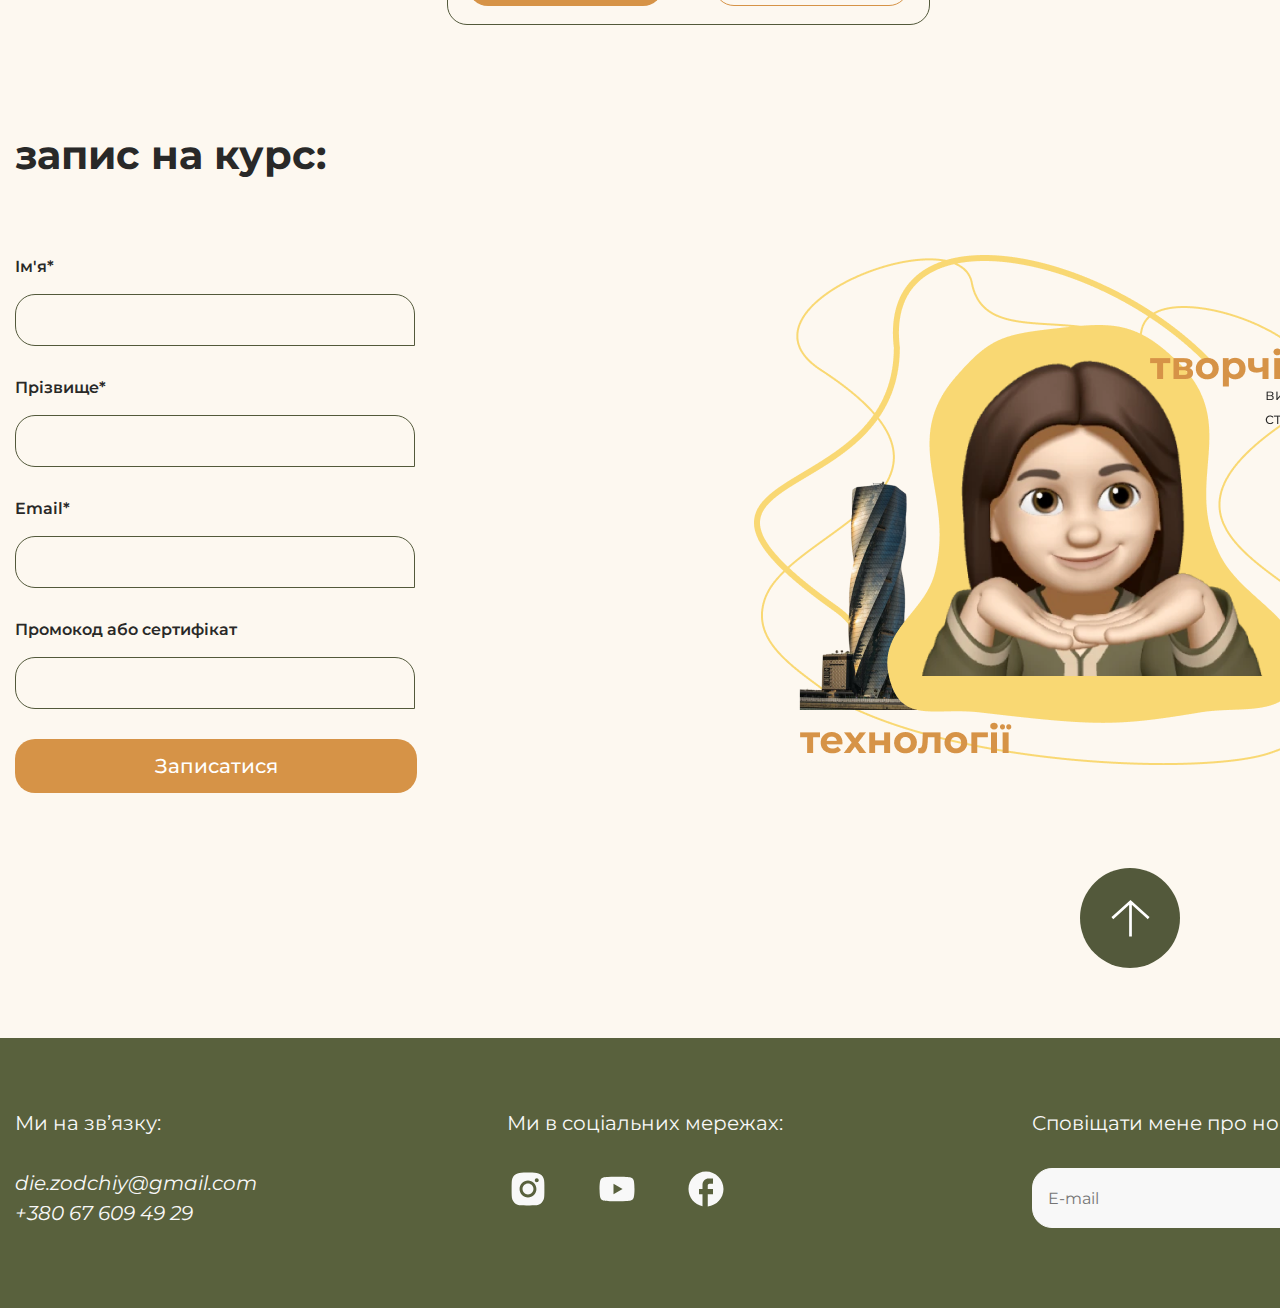
==== commit 0cfaae44: "btn-scroll-up added" ====
--- a/rep.html
+++ b/rep.html
@@ -601,42 +601,44 @@
             <div class="sasha-joy"></div>
             <div class="all-included">
               <h3 class="all-included-title">ол інклюзів:</h3>
-              <ul class='all-list'>
-                <li class='all-item'>
-                  <svg class='all-icon' width="24" height="24">
+              <ul class="all-list">
+                <li class="all-item">
+                  <svg class="all-icon" width="24" height="24">
                     <use href="./sprite/symbol-defs.svg#icon-Star"></use>
                   </svg>
-                  <p class='all-text'>2 місяці фідбеку від лекторів</p>
+                  <p class="all-text">2 місяці фідбеку від лекторів</p>
                 </li>
-                <li class='all-item'>
-                  <svg class='all-icon' width="24" height="24">
+                <li class="all-item">
+                  <svg class="all-icon" width="24" height="24">
                     <use href="./sprite/symbol-defs.svg#icon-Star"></use>
                   </svg>
-                  <p class='all-text'>3 місяці доступу до записів курсу</p>
+                  <p class="all-text">3 місяці доступу до записів курсу</p>
                 </li>
-                <li class='all-item'>
-                  <svg class='all-icon' width="34" height="24">
+                <li class="all-item">
+                  <svg class="all-icon" width="34" height="24">
                     <use href="./sprite/symbol-defs.svg#icon-Star"></use>
                   </svg>
-                  <p class='all-text'>
+                  <p class="all-text">
                     Особистий наставник, який буде надавати індивідуальні
                     консультації
                   </p>
                 </li>
-                <li class='all-item'>
-                  <svg class='all-icon' width="24" height="24">
+                <li class="all-item">
+                  <svg class="all-icon" width="24" height="24">
                     <use href="./sprite/symbol-defs.svg#icon-Star"></use>
                   </svg>
-                  <p class='all-text'>Персональні знижки на наступні курси на платформі</p>
+                  <p class="all-text">
+                    Персональні знижки на наступні курси на платформі
+                  </p>
                 </li>
               </ul>
-              <span class='all-price'>4500 грн</span>
-              <ul class='all-buttons'>
-                <li class='all-button'>
-                  <button class='all-button-join'>Приєднатися</button>
+              <span class="all-price">4500 грн</span>
+              <ul class="all-buttons">
+                <li class="all-button">
+                  <button class="all-button-join">Приєднатися</button>
                 </li>
                 <li>
-                  <button class='all-button-booking'>Бронь місця</button>
+                  <button class="all-button-booking">Бронь місця</button>
                 </li>
               </ul>
             </div>
@@ -647,28 +649,37 @@
       <section class="booking">
         <div class="container">
           <h2 class="section-title">запис на курс:</h2>
-          <div class='booking-content-wrap'>
-            <form action="on" autocomplete='on' class='booking-form'>
-              <label for="" class='booking-form-item' >
+          <div class="booking-content-wrap">
+            <form action="on" autocomplete="on" class="booking-form">
+              <label for="" class="booking-form-item">
                 Ім'я*
-                <input type="text" class='booking-form-input'>
+                <input type="text" class="booking-form-input" />
               </label>
-              <label for="" class='booking-form-item' >
+              <label for="" class="booking-form-item">
                 Прізвище*
-                <input type="text" class='booking-form-input'>
+                <input type="text" class="booking-form-input" />
               </label>
-              <label for="" class='booking-form-item' >
+              <label for="" class="booking-form-item">
                 Email*
-                <input type="email" class='booking-form-input'>
+                <input type="email" class="booking-form-input" />
               </label>
-              <label for="" class='booking-form-item' >
+              <label for="" class="booking-form-item">
                 Промокод або сертифікат
-                <input type="text" class='booking-form-input'>
+                <input type="text" class="booking-form-input" />
               </label>
-              <button class='booking-form-button' >Записатися</button>
+              <button class="booking-form-button">Записатися</button>
             </form>
-            <div class='booking-content-image'></div>
+            <div class="booking-content-image"></div>
           </div>
+        </div>
+      </section>
+      <section class='button-up'>
+        <div class="container">
+          <a href="#" class="btn-up">
+            <svg width="61" height="55">
+              <use href="./sprite/sprite-rep.svg#icon-arrow-up-white"></use>
+            </svg>
+          </a>
         </div>
       </section>
     </main>
--- a/css/main.min.css
+++ b/css/main.min.css
@@ -1 +1 @@
-.container{width:1440px;margin-left:auto;margin-right:auto;padding-left:15px;padding-right:15px}.hero-container{position:relative}*{box-sizing:border-box}h1,h2,h3,h4,h5,h6,p,ul{margin:0;padding:0}li{list-style:none}a{text-decoration:none}body{background-color:#fdf8f0}@font-face{font-family:"Avenir-Next-Condensed";font-style:normal;font-weight:400;font-display:swap;src:url("../../fonts/Avenir-Next-Condensed.ttf") format("ttf")}@font-face{font-family:"Avenir-Next-Condensed-Bold";font-style:normal;font-weight:700;font-display:swap;src:url("../../fonts/avenir-next-condensed-bold.ttf") format("ttf")}body{font-family:"Montserrat";font-style:normal;font-weight:600;line-height:1.5}.section-title{color:#292928;font-size:40px}section:not(:first-child){padding-bottom:100px}section:last-child{padding-bottom:145px}.hero-content .content-info .getToKnow-box .getToKnow-link,.hero-content .content-info .info-list .list-item{display:flex;align-items:center;justify-content:center}.nav{padding-top:30px}.nav .menu-list{display:flex;align-items:center;justify-content:space-between;width:100%}.nav .menu-list .menu-item{text-align:left;padding:7px 20px}.nav .menu-list .menu-item:hover{border-radius:20px;outline:3px solid #d69347;cursor:pointer}.nav .menu-list .menu-item .menu-text,.nav .menu-list .menu-item .menu-link{color:#000;font-size:18px;line-height:1.5}.nav .menu-list .menu-item .menu-link{font-size:16px}.nav .menu-list .menu-item .auth-wrap{display:flex;align-items:center;justify-content:center;justify-content:space-between}.nav .menu-list .menu-item .auth-wrap .auth-link{color:#000;font-size:16px;line-height:1.5}.nav .menu-list .menu-item .auth-wrap .line::before{content:"";display:block;width:3px;height:16px;margin-left:5px;margin-right:5px;background-color:#000}.numbers-hr{margin-top:50px;margin-left:15px;color:#292928;font-size:11px;font-weight:400;line-height:1.5}.line-hr{background-image:url("../../images/line-hr.png");background-repeat:no-repeat;background-size:cover;height:10px}.line-vr{position:absolute;top:-25px;right:65px;background-image:url("../../images/line-vr.png");background-position:center;background-repeat:no-repeat;background-size:contain;height:620px;width:10px}.line-vr-index{position:absolute;right:45px;top:560px;color:#292928;writing-mode:vertical-lr;font-size:11px;font-weight:400;line-height:1.5}.cursor-icon{position:absolute;right:26px;top:35px}.hero-content{margin-top:20px;margin-right:50px}.hero-content .content-info{display:flex;position:relative}.hero-content .content-info .heading{color:#53593b;font-size:250px;font-weight:700;line-height:.98;text-transform:uppercase}.hero-content .content-info .info-list{position:absolute;top:23px;left:491px}.hero-content .content-info .info-list .list-item{padding:7px 30px;border-radius:20px;border:1px solid #d69347;color:#292928;font-size:20px;line-height:1.5}.hero-content .content-info .info-list .list-item:first-child{width:110px}.hero-content .content-info .info-list .list-item:nth-child(2){width:145px}.hero-content .content-info .info-list .list-item:nth-child(3){width:170px}.hero-content .content-info .info-list .list-item:last-child{width:190px}.hero-content .content-info .info-list .list-item+.list-item{margin-top:10px}.hero-content .content-info .petals{right:489px;position:absolute}.hero-content .content-info .petals .petal-small{position:absolute;top:48px;left:12px}.hero-content .content-info .petals .petal-medium{position:absolute;top:18px;left:9px}.hero-content .content-info .petals .petal-large{position:absolute;top:-4px;left:32px}.hero-content .content-info .getToKnow-box{position:absolute;right:0}.hero-content .content-info .getToKnow-box .stain-medium{position:absolute;z-index:-1;top:22px;right:231px}.hero-content .content-info .getToKnow-box .girls{display:flex}.hero-content .content-info .getToKnow-box .girls .nadya-hero .nadya-hero-img{margin-left:auto}.hero-content .content-info .getToKnow-box .girls .nadya-hero .link-linkedin-nadya{position:absolute;left:85px;top:9px}.hero-content .content-info .getToKnow-box .girls .nadya-hero .link-linkedin-nadya:hover{transform:scale(1.5)}.hero-content .content-info .getToKnow-box .girls .sasha-hero .sasha-hero-img{margin-left:27px}.hero-content .content-info .getToKnow-box .girls .sasha-hero .link-linkedin-sasha{position:absolute;right:150px}.hero-content .content-info .getToKnow-box .girls .sasha-hero .link-linkedin-sasha:hover{transform:scale(1.5)}.hero-content .content-info .getToKnow-box .getToKnow-link{position:absolute;top:215px;right:145px;width:200px;height:60px;transform:rotate(9deg);padding:15px;border-radius:27px;background:#d69347;box-shadow:0px 5px 9px 0px rgba(0,0,0,.25);color:#fff;font-size:20px;line-height:1.5}.hero-content .content-info .getToKnow-box .getToKnow-link:hover{background-color:#fdf8f0;color:#292928;border:1px solid #d69347}.hero-content .content-info .stain-big{position:absolute;z-index:-1;top:25px;left:-40px}.hero-content .content-info .stain-small{position:absolute;z-index:-1;bottom:-25px;left:765px}.title-desc{width:487px;margin-top:25px;color:#292928;font-size:21px;font-weight:400;line-height:1.2}.courses{display:flex;margin-top:60px;padding:0 35px;-moz-column-gap:15px;column-gap:15px}.courses .course{flex-basis:calc((100% - 30px)/3)}.courses .course .course-img{height:350px;margin:0 auto;padding:77px 32px;border-radius:20px;border:1px solid #53593b;background-position:center;background-repeat:no-repeat}.courses .course .course-img.img1{position:relative;background-image:url("../../images/sasha-nadya.png")}.courses .course .course-img .star{position:absolute;top:30px;right:30px}.courses .course .course-img .star-title{position:absolute;top:-10px;right:-13px;z-index:1;color:#fff;font-size:17px;font-weight:500;line-height:1.3}.courses .course .course-img .star-big{position:absolute;top:-52px;right:-50px}.courses .course .course-img.img2{background-image:url("../../images/sasha-graduate.png")}.courses .course .course-img.img3{background-image:url("../../images/nadya-note.png")}.courses .course .course-decs-box{display:flex;margin-top:20px;height:100px}.courses .course .course-decs-box .course-title{flex:80%;color:#292928;font-size:32px;font-weight:500}.courses .course .course-decs-box .quota{flex:20%}.courses .course .course-forwhom{display:flex;margin-top:20px}.courses .course .course-forwhom .forwhom-spec{padding:5px;border-radius:20px;border:1px solid #8d8d8d;color:#292928;font-size:16px;font-weight:400}.courses .course .course-forwhom .forwhom-spec+.forwhom-spec{margin-left:10px}.courses .course .course-desc{margin-top:20px;color:#292928;font-size:16px;font-weight:400;text-align:justify}.courses .course .course-link{display:flex;justify-content:center;margin-top:20px;padding:5px;border-radius:20px;background-color:#d69347;color:#fff;font-size:24px;font-weight:500;line-height:1.5}.courses .course .dev{background-color:#c7c7c7}.courses button[data-bs-slide-to]{width:10px;height:10px;border-radius:50%;background-color:#292928}.courses .carousel-indicators{bottom:-65px;margin-bottom:0;-moz-column-gap:5px;column-gap:5px}.carousel-control-prev,.carousel-control-next{position:absolute;top:50%;width:27px;height:27px;border-radius:50%;background-color:#53593b}.carousel-control-prev-icon,.carousel-control-next-icon{width:15px;height:15px}.how-we-do .section-title{margin-bottom:60px;font-family:"Montserrat";font-weight:600;font-size:40px;line-height:1.5;color:#292928}.how-we-do .img-list{display:flex;justify-content:space-between}.how-we-do .img-list .img-item{position:relative;display:flex;width:49%}.how-we-do .img-list .img-item .nadya-item{width:366px;height:366px;background-repeat:no-repeat;background-position:center;background-size:250px;background-image:url("../../images/nadya-study.png")}.how-we-do .img-list .img-item .adv-list{display:flex;flex-direction:column;justify-content:space-around}.how-we-do .img-list .img-item .adv-list .adv-item{padding:10px 5px 10px 25px;border:1px solid #53593b;border-radius:20px;position:relative}.how-we-do .img-list .img-item .adv-list .adv-item.one{padding:15px 5px 15px 25px}.how-we-do .img-list .img-item .adv-list .adv-item .adv-item-icon{position:absolute;display:flex;align-items:center;justify-content:center;width:40px;height:40px;z-index:1;top:20%;left:-19px;border:1px solid #53593b;border-radius:50%;padding:5px;background-color:#fdf8f0}.how-we-do .img-list .img-item .adv-list .adv-item .adv-item-icon.icon-pos{top:15%}.how-we-do .img-list .img-item .sasha-item{width:366px;height:366px;background-repeat:no-repeat;background-position:25px 15px;background-size:290px;background-image:url("../../images/sasha-study.png")}.title-box{position:relative;margin-bottom:140px}.title-box .icon-news{position:absolute;top:27px;left:26px;width:45px;height:57px;background-image:url(../../images/icon-news.png),url(../../images/icon-news-three.png),url(../../images/icon-news-two.png);background-position:4px,21px,33px 45px;background-repeat:no-repeat;z-index:1}.title-box .icon-news-elips{position:absolute;top:65px;left:50px;display:flex;align-items:center;justify-content:center;width:158px;height:60px;background-color:#d69347;border-radius:27px;transform:rotate(6deg);font-weight:600;font-size:20px;line-height:1.5;color:#fff}.content-wrap{display:flex;-moz-column-gap:15px;column-gap:15px}.content-wrap .news-items .news-item{display:flex;width:435px}.content-wrap .news-items .news-item .item-img{width:270px;height:270px;background-repeat:no-repeat;background-size:cover}.content-wrap .news-items .news-item .nadya{background-image:url(../../images/nadya.png);background-position:-30px 0}.content-wrap .news-items .news-item .sasha{background-image:url(../../images/sasha-news.png);background-position:0 -20px}.content-wrap .news-items .news-item .item-text{width:197px;font-weight:400;font-size:16px;color:#292928}.content-wrap .news-items .news-item:not(:first-child){align-items:center}.content-wrap .news-videos{display:flex;align-items:center;flex-wrap:wrap;gap:30px}.content-wrap .news-videos .news-video{flex-basis:calc((100% - 30px)/2)}.content-wrap .news-videos .news-video .frame{border-radius:20px;overflow:hidden}.content-wrap .news-videos .news-video .news-video-title{font-weight:400;font-size:16px;line-height:1.5;color:#292928}.section-title{margin-bottom:60px}.accordion{--bs-accordion-bg: #fdf8f0;--bs-border-radius: 20px}.accordion-item .accordion-button{font-weight:500;font-size:24px;color:#292928}.comments{position:relative}.section-title{margin-bottom:70px;font-size:40px;color:#292928}.comments-content{display:flex}.comments-content .form{display:flex;flex-direction:column;width:468px}.comments-content .form .label{margin-bottom:18px;font-weight:400;font-size:19px;color:#292928}.comments-content .form .input,.comments-content .form .textarea{padding:15px;margin-bottom:35px;border:1.2px solid #53593b;border-radius:24px 24px 0 24px;height:61px;background-color:rgba(0,0,0,0)}.comments-content .form .textarea{height:174px;resize:none}.comments-content .form .comments-btn{border-radius:24px;padding:11px;border:none;height:59px;background-color:#d69347;font-weight:500;font-size:23px;color:#fff}.comments-content .comments-img{position:relative;width:700px;height:616px;background-image:url(../../images/comments-bg.png);background-repeat:no-repeat;background-size:contain;background-position-y:bottom}.comments-content .comments-img .comments-star,.comments-content .comments-img .comments-star-small,.comments-content .comments-img .comments-star-title{position:absolute}.comments-content .comments-img .comments-star{top:22px;right:100px}.comments-content .comments-img .comments-star-small{top:95px;right:100px}.comments-content .comments-img .comments-star-title{top:65px;right:130px;font-weight:500;font-size:14px;line-height:1.21;color:#fff}.comments-content .comments-img .comments-line-text{position:absolute;bottom:85px;right:150px;width:232px;font-size:20px;text-align:center;color:#292928}.footer{height:270px;padding-top:70px;padding-bottom:70px;background-color:#59613d}.footer .footer-text{margin-bottom:30px;font-weight:400;font-size:20px;line-height:1.5;color:#f8f8f8}.footer .footer-position{display:flex;justify-content:space-between}.footer .footer-position .contacts .contacts-list{row-gap:10px}.footer .footer-position .contacts .contacts-list .contacts-item .contacts-link{font-weight:400;font-size:20px;line-height:1.5;color:#f8f8f8}.footer .footer-position .socials .socials-list{width:220px;display:flex;justify-content:space-between;align-items:center}.footer .footer-position .notifications .notification-input{border:1px solid #f8f8f8;border-radius:20px 20px 0 20px;padding:15px;width:393px;height:60px;background:#f8f8f8}.footer .footer-position .notifications .notification-input .notification-input::-moz-placeholder{font-weight:400;font-size:20px;line-height:1.5;color:#595959}.footer .footer-position .notifications .notification-input .notification-input::placeholder{font-weight:400;font-size:20px;line-height:1.5;color:#595959}.rep-breadcrumb{padding-top:50px;padding-bottom:60px}.rep-breadcrumb .breadcrumb{font-weight:400;font-size:16px}.rep-breadcrumb .breadcrumb-link{color:#b5b5b5}.rep-breadcrumb.active{color:#292928}.rep-hero{padding-top:435px;padding-bottom:320px;width:1442px;height:1030px;margin:0 auto;background-image:url(../../../images/images-rep/rep-sasha.png),url(../../../images/images-rep/rep-hero-bg2.png),url(../../../images/images-rep/rep-hero-bg.jpg);background-repeat:no-repeat;background-position:320px 350px,0px 155px,center}.rep-hero .rep-hero-forwhom{display:flex;justify-content:space-between;width:235px;margin-bottom:10px}.rep-hero .rep-hero-forwhom .rep-forwhom-spec{padding:5px 10px;border-radius:20px;border:1px solid #8d8d8d;color:#292928;font-size:16px;font-weight:400;line-height:1.5}.rep-hero .rep-title{margin-bottom:10px;color:#292928;font-size:47px;font-weight:600;line-height:1.5}.rep-hero .rep-course-desc{width:510px;margin-bottom:30px;color:#292928;font-size:16px;font-weight:400}.rep-hero .rep-course-link{display:flex;justify-content:center;width:256px;padding:10px 55px;border-radius:20px;background-color:#d69347;color:#fff;font-size:20px;font-weight:500;line-height:1.5}.rep-about{padding-top:100px}.rep-about .rep-position{position:relative}.rep-about .course-desc-list{position:relative;display:flex;flex-wrap:wrap;height:490px;padding:0 69px}.rep-about .desc-item-title{margin-bottom:5px;font-size:32px;color:#292928}.rep-about .course-desc-item:first-child{position:relative;width:392px;height:222px;background-image:url("../../../images/images-rep/rep-about-one.png")}.rep-about .course-desc-item:first-child .start-item-wrap{padding:30px 155px 90px 30px}.rep-about .course-desc-item:first-child .start-item-wrap .desc-item-time{font-weight:400;font-size:26px;color:#292928}.rep-about .course-desc-item:first-child .start-item-icon{position:absolute;bottom:20px;left:145px;fill:#53593b}.rep-about .course-desc-item:nth-child(2){position:absolute;left:340px;width:426px;height:295px;background-image:url("../../../images/images-rep/rep-about-two.png")}.rep-about .course-desc-item:nth-child(2) .schedule-item-wrap{width:320px;padding-top:30px;padding-left:45px;text-align:right}.rep-about .course-desc-item:nth-child(2) .schedule-item-wrap .schedule-item-title{font-size:32px;color:#fdf8f0;margin-bottom:5px}.rep-about .course-desc-item:nth-child(2) .schedule-item-wrap .schedule-item-text{font-size:26px;font-weight:400;color:#fdf8f0;margin-bottom:15px}.rep-about .course-desc-item:nth-child(2) .schedule-item-wrap .schedule-item-time{display:block;width:320px;font-size:26px;font-weight:400;color:#fdf8f0;text-align:start}.rep-about .course-desc-item:nth-child(2) .schedule-item-icon{position:absolute;top:30px;right:25px;fill:#fdf8f0}.rep-about .course-desc-item:nth-child(3){position:absolute;right:65px;width:386px;height:288px;display:flex;justify-content:space-between;padding:30px 30px 125px;background-image:url("../../../images/images-rep/rep-about-three.png")}.rep-about .course-desc-item:nth-child(3) .duration-item-text{font-size:26px;font-weight:400;color:#292928}.rep-about .course-desc-item:nth-child(3) .duration-item-icon{fill:#53593b}.rep-about .course-desc-item:nth-child(4){position:absolute;top:260px;width:677px;height:224px;padding-top:20px;padding-left:30px;background-image:url("../../../images/images-rep/rep-about-four.png")}.rep-about .course-desc-item:nth-child(4) .certificate-item-icon{margin-bottom:10px;fill:#53593b}.rep-about .course-desc-item:nth-child(4) .certificate-item-title{margin-bottom:5px;font-size:32px;color:#292928}.rep-about .course-desc-item:nth-child(4) .certificate-item-text{font-size:24px;font-weight:400;color:#292928}.rep-about .course-desc-item:last-child{position:absolute;right:65px;top:330px;width:386px;height:158px;padding:35px 60px;display:flex;align-items:center;justify-content:space-between;background-image:url("../../../images/images-rep/rep-about-five.png")}.rep-about .course-desc-item:last-child .format-item-wrap{width:140px}.rep-about .course-desc-item:last-child .format-item-title{margin-bottom:5px;font-size:32px;color:#292928}.rep-about .course-desc-item:last-child .format-item-text{font-size:24px;font-weight:400;color:#292928}.rep-about .course-desc-item:last-child .format-item-icon{fill:#53593b}.rep-about .rep-btn{position:absolute;right:401px;top:320px}.sec-title{margin-bottom:60px;font-size:40px}.rep-program .carousel-indicators{bottom:-40px}.rep-program button[data-bs-slide-to]{width:10px;height:10px;border-radius:50%;background-color:#292928}.rep-program .rep-program-btn{display:block;width:352px;height:50px;margin:60px auto 0;padding:10px;border:none;border-radius:20px;box-shadow:0 4px 10px 0 rgba(0,0,0,.25);background:#d69347;font-weight:500;font-size:20px;color:#fff}.prog-wrapper{position:relative;height:500px}.prog-decoration{height:105px;background-image:url(../../../images/images-rep/rep-program.png);background-position:-85px;background-size:cover}.lessons{position:absolute;top:80px;display:flex;height:380px;padding:0 35px;-moz-column-gap:30px;column-gap:30px}.lessons .lesson{border:1px solid #53593b;border-radius:20px;padding:20px;width:380px;height:380px}.lessons .lesson.lesson-one{transform:rotate(-5deg)}.lessons .lesson.lesson-one .lesson-img{border-radius:20px;width:346px;height:210px;background-image:url(../../../images/images-rep/rep-lesson-bg.png);transform:rotate(5deg);background-size:cover}.lessons .lesson.lesson-one .lesson-title{margin-top:10px;font-weight:500;font-size:20px;color:#000}.lessons .lesson.lesson-one .lesson-desc{margin-top:5px;font-weight:400;font-size:16px;color:#000;text-align:left}.lessons .lesson.lesson-two .lesson-img{border-radius:20px;width:346px;height:210px;background-image:url(../../../images/images-rep/rep-lesson-bg.png);transform:rotate(6deg);background-size:cover}.lessons .lesson.lesson-two .lesson-title{margin-top:10px;font-weight:500;font-size:20px;color:#000}.lessons .lesson.lesson-two .lesson-desc{margin-top:5px;font-weight:400;font-size:16px;color:#000;text-align:left}.lessons .lesson.lesson-three{transform:rotate(5deg)}.lessons .lesson.lesson-three .lesson-img{border-radius:20px;width:346px;height:210px;background-image:url(../../../images/images-rep/rep-lesson-bg.png);transform:rotate(6deg);background-size:cover}.lessons .lesson.lesson-three .lesson-title{margin-top:10px;font-weight:500;font-size:20px;color:#000}.lessons .lesson.lesson-three .lesson-desc{margin-top:5px;font-weight:400;font-size:16px;color:#000;text-align:left}.conveyor{width:1457px;height:920px;margin:0 auto;background-image:url("../../../images/images-rep/rep-conveer.png");background-repeat:no-repeat}.conveyor .carousel.slide{width:560px;height:180px;margin-left:45%}.conveyor .carousel.slide .carousel-indicators{bottom:-10px;background-color:#fdf8f0;margin:0}.conveyor .carousel.slide .carousel-indicators button[data-bs-slide-to]{width:33%;background-color:#292928}.conveyor .carousel.slide .reviewer,.conveyor .carousel.slide .review-text{font-weight:400;font-size:16px;color:#292928}.conveyor .carousel.slide .rate-list{display:flex;align-items:center;margin-top:5px}.conveyor .carousel.slide .review-text{margin-top:20px}.conveyor .carousel.slide .carousel-control-next{right:-20px;background-color:rgba(0,0,0,0);border-radius:0}.conveyor .carousel.slide.three{margin-top:180px;margin-left:480px;width:850px;height:auto}.conveyor .carousel.slide.three .carousel-inner .conveyor-list{display:flex;-moz-column-gap:40px;column-gap:40px;width:830px}.conveyor .carousel.slide.three .carousel-inner .conveyor-list .conveyor-item{flex-basis:calc((100% - 80px)/3);height:468px;background-repeat:no-repeat}.conveyor .carousel.slide.three .carousel-inner .conveyor-list .conveyor-item.one{background-image:url("../../../images/images-rep/rep-rumors-img1.png")}.conveyor .carousel.slide.three .carousel-inner .conveyor-list .conveyor-item.two{background-image:url("../../../images/images-rep/rep-rumors-img2.png")}.conveyor .carousel.slide.three .carousel-inner .conveyor-list .conveyor-item.three{background-image:url("../../../images/images-rep/rep-rumors-img3.png")}.lectures-list{display:flex;justify-content:space-between;margin:0 auto;width:800px}.lectures-list .lecture{position:relative}.lectures-list .lecture .lecture-heading-icon-sasha{position:absolute;top:40px;left:-100px;fill:#d69347}.lectures-list .lecture .lecture-heading.sasha{position:absolute;top:60px;left:-50px}.lectures-list .lecture .lecture-heading{border-radius:20px;padding:10px;width:200px;height:50px;box-shadow:0 4px 15px 0 rgba(0,0,0,.25);background-color:#d69347;transform:rotate(-15deg);font-size:20px;color:#fff;text-align:center}.lectures-list .lecture .lecture-heading.nadiya{position:absolute;bottom:30%;right:-10%}.lectures-list .lecture .lecture-heading-icon-nadiya{position:absolute;bottom:35%;right:-25%;fill:#d69347}.lectures-list .lecture .lecture-title{margin-bottom:20px;font-size:30px;font-weight:700;color:#000}.lectures-list .lecture .lecture-img{margin-bottom:20px}.lectures-list .lecture .lecture-bullets{width:300px;font-weight:400;font-size:16px;color:#000}.tarif-content-wrap{display:flex;justify-content:space-between;align-items:center}.tarif-content-wrap .sasha-joy{width:270px;height:370px;background-image:url(../../../images/images-rep/rep-sasha-joy-all.png);background-size:cover;background-repeat:no-repeat;background-position:center}.tarif-content-wrap .all-included{border:1px solid #53593b;border-radius:20px;padding:20px;width:483px;height:454px}.tarif-content-wrap .all-included .all-included-title{font-family:var(--font-family);font-size:24px;color:#292928;margin-bottom:30px}.tarif-content-wrap .all-included .all-list{display:flex;flex-direction:column;row-gap:10px;margin-bottom:50px}.tarif-content-wrap .all-included .all-list .all-item{display:flex;-moz-column-gap:10px;column-gap:10px;color:#292928}.tarif-content-wrap .all-included .all-price{display:block;font-size:36px;color:#292928;margin-bottom:20px}.tarif-content-wrap .all-included .all-buttons{display:flex;justify-content:space-between}.tarif-content-wrap .all-included .all-buttons .all-button-join{border:none;border-radius:20px;padding:10px;width:195px;height:50px;background:#d69347;font-weight:500;font-size:20px;color:#fff}.tarif-content-wrap .all-included .all-buttons .all-button-booking{border:1px solid #d69347;border-radius:20px;padding:10px;width:195px;height:50px;background:#fdf8f0;font-weight:500;font-size:20px;color:#d69347}.tarif-content-wrap .nadya-call{width:333px;height:315px;background-image:url(../../../images/images-rep/rep-nadya-call-all.png);background-size:cover;background-repeat:no-repeat;background-position:center}.booking-content-wrap{display:flex;justify-content:space-between}.booking-content-wrap .booking-form{display:flex;flex-direction:column;row-gap:30px;width:400px}.booking-content-wrap .booking-form .booking-form-item{display:flex;flex-direction:column;row-gap:15px;color:#292928}.booking-content-wrap .booking-form .booking-form-item .booking-form-input{border:1px solid #53593b;border-radius:20px 20px 0 20px;height:52px;background:#fdf8f0}.booking-content-wrap .booking-form .booking-form-button{border:none;border-radius:20px;padding:10px;width:402px;height:54px;background:#d69347;font-weight:500;font-size:20px;color:#fff}.booking-content-wrap .booking-content-image{width:671px;height:510px;background-image:url(../../../images/images-rep/rep-sasha-registration.png)}/*# sourceMappingURL=main.min.css.map */+.container{width:1440px;margin-left:auto;margin-right:auto;padding-left:15px;padding-right:15px}.hero-container{position:relative}*{box-sizing:border-box}h1,h2,h3,h4,h5,h6,p,ul{margin:0;padding:0}li{list-style:none}a{text-decoration:none}body{background-color:#fdf8f0}@font-face{font-family:"Avenir-Next-Condensed";font-style:normal;font-weight:400;font-display:swap;src:url("../../fonts/Avenir-Next-Condensed.ttf") format("ttf")}@font-face{font-family:"Avenir-Next-Condensed-Bold";font-style:normal;font-weight:700;font-display:swap;src:url("../../fonts/avenir-next-condensed-bold.ttf") format("ttf")}body{font-family:"Montserrat";font-style:normal;font-weight:600;line-height:1.5}.section-title{color:#292928;font-size:40px}section:not(:first-child){padding-bottom:100px}section:last-child{padding-bottom:145px}.hero-content .content-info .getToKnow-box .getToKnow-link,.hero-content .content-info .info-list .list-item{display:flex;align-items:center;justify-content:center}.nav{padding-top:30px}.nav .menu-list{display:flex;align-items:center;justify-content:space-between;width:100%}.nav .menu-list .menu-item{text-align:left;padding:7px 20px}.nav .menu-list .menu-item:hover{border-radius:20px;outline:3px solid #d69347;cursor:pointer}.nav .menu-list .menu-item .menu-text,.nav .menu-list .menu-item .menu-link{color:#000;font-size:18px;line-height:1.5}.nav .menu-list .menu-item .menu-link{font-size:16px}.nav .menu-list .menu-item .auth-wrap{display:flex;align-items:center;justify-content:center;justify-content:space-between}.nav .menu-list .menu-item .auth-wrap .auth-link{color:#000;font-size:16px;line-height:1.5}.nav .menu-list .menu-item .auth-wrap .line::before{content:"";display:block;width:3px;height:16px;margin-left:5px;margin-right:5px;background-color:#000}.numbers-hr{margin-top:50px;margin-left:15px;color:#292928;font-size:11px;font-weight:400;line-height:1.5}.line-hr{background-image:url("../../images/line-hr.png");background-repeat:no-repeat;background-size:cover;height:10px}.line-vr{position:absolute;top:-25px;right:65px;background-image:url("../../images/line-vr.png");background-position:center;background-repeat:no-repeat;background-size:contain;height:620px;width:10px}.line-vr-index{position:absolute;right:45px;top:560px;color:#292928;writing-mode:vertical-lr;font-size:11px;font-weight:400;line-height:1.5}.cursor-icon{position:absolute;right:26px;top:35px}.hero-content{margin-top:20px;margin-right:50px}.hero-content .content-info{display:flex;position:relative}.hero-content .content-info .heading{color:#53593b;font-size:250px;font-weight:700;line-height:.98;text-transform:uppercase}.hero-content .content-info .info-list{position:absolute;top:23px;left:491px}.hero-content .content-info .info-list .list-item{padding:7px 30px;border-radius:20px;border:1px solid #d69347;color:#292928;font-size:20px;line-height:1.5}.hero-content .content-info .info-list .list-item:first-child{width:110px}.hero-content .content-info .info-list .list-item:nth-child(2){width:145px}.hero-content .content-info .info-list .list-item:nth-child(3){width:170px}.hero-content .content-info .info-list .list-item:last-child{width:190px}.hero-content .content-info .info-list .list-item+.list-item{margin-top:10px}.hero-content .content-info .petals{right:489px;position:absolute}.hero-content .content-info .petals .petal-small{position:absolute;top:48px;left:12px}.hero-content .content-info .petals .petal-medium{position:absolute;top:18px;left:9px}.hero-content .content-info .petals .petal-large{position:absolute;top:-4px;left:32px}.hero-content .content-info .getToKnow-box{position:absolute;right:0}.hero-content .content-info .getToKnow-box .stain-medium{position:absolute;z-index:-1;top:22px;right:231px}.hero-content .content-info .getToKnow-box .girls{display:flex}.hero-content .content-info .getToKnow-box .girls .nadya-hero .nadya-hero-img{margin-left:auto}.hero-content .content-info .getToKnow-box .girls .nadya-hero .link-linkedin-nadya{position:absolute;left:85px;top:9px}.hero-content .content-info .getToKnow-box .girls .nadya-hero .link-linkedin-nadya:hover{transform:scale(1.5)}.hero-content .content-info .getToKnow-box .girls .sasha-hero .sasha-hero-img{margin-left:27px}.hero-content .content-info .getToKnow-box .girls .sasha-hero .link-linkedin-sasha{position:absolute;right:150px}.hero-content .content-info .getToKnow-box .girls .sasha-hero .link-linkedin-sasha:hover{transform:scale(1.5)}.hero-content .content-info .getToKnow-box .getToKnow-link{position:absolute;top:215px;right:145px;width:200px;height:60px;transform:rotate(9deg);padding:15px;border-radius:27px;background:#d69347;box-shadow:0px 5px 9px 0px rgba(0,0,0,.25);color:#fff;font-size:20px;line-height:1.5}.hero-content .content-info .getToKnow-box .getToKnow-link:hover{background-color:#fdf8f0;color:#292928;border:1px solid #d69347}.hero-content .content-info .stain-big{position:absolute;z-index:-1;top:25px;left:-40px}.hero-content .content-info .stain-small{position:absolute;z-index:-1;bottom:-25px;left:765px}.title-desc{width:487px;margin-top:25px;color:#292928;font-size:21px;font-weight:400;line-height:1.2}.courses{display:flex;margin-top:60px;padding:0 35px;-moz-column-gap:15px;column-gap:15px}.courses .course{flex-basis:calc((100% - 30px)/3)}.courses .course .course-img{height:350px;margin:0 auto;padding:77px 32px;border-radius:20px;border:1px solid #53593b;background-position:center;background-repeat:no-repeat}.courses .course .course-img.img1{position:relative;background-image:url("../../images/sasha-nadya.png")}.courses .course .course-img .star{position:absolute;top:30px;right:30px}.courses .course .course-img .star-title{position:absolute;top:-10px;right:-13px;z-index:1;color:#fff;font-size:17px;font-weight:500;line-height:1.3}.courses .course .course-img .star-big{position:absolute;top:-52px;right:-50px}.courses .course .course-img.img2{background-image:url("../../images/sasha-graduate.png")}.courses .course .course-img.img3{background-image:url("../../images/nadya-note.png")}.courses .course .course-decs-box{display:flex;margin-top:20px;height:100px}.courses .course .course-decs-box .course-title{flex:80%;color:#292928;font-size:32px;font-weight:500}.courses .course .course-decs-box .quota{flex:20%}.courses .course .course-forwhom{display:flex;margin-top:20px}.courses .course .course-forwhom .forwhom-spec{padding:5px;border-radius:20px;border:1px solid #8d8d8d;color:#292928;font-size:16px;font-weight:400}.courses .course .course-forwhom .forwhom-spec+.forwhom-spec{margin-left:10px}.courses .course .course-desc{margin-top:20px;color:#292928;font-size:16px;font-weight:400;text-align:justify}.courses .course .course-link{display:flex;justify-content:center;margin-top:20px;padding:5px;border-radius:20px;background-color:#d69347;color:#fff;font-size:24px;font-weight:500;line-height:1.5}.courses .course .dev{background-color:#c7c7c7}.courses button[data-bs-slide-to]{width:10px;height:10px;border-radius:50%;background-color:#292928}.courses .carousel-indicators{bottom:-65px;margin-bottom:0;-moz-column-gap:5px;column-gap:5px}.carousel-control-prev,.carousel-control-next{position:absolute;top:50%;width:27px;height:27px;border-radius:50%;background-color:#53593b}.carousel-control-prev-icon,.carousel-control-next-icon{width:15px;height:15px}.how-we-do .section-title{margin-bottom:60px;font-family:"Montserrat";font-weight:600;font-size:40px;line-height:1.5;color:#292928}.how-we-do .img-list{display:flex;justify-content:space-between}.how-we-do .img-list .img-item{position:relative;display:flex;width:49%}.how-we-do .img-list .img-item .nadya-item{width:366px;height:366px;background-repeat:no-repeat;background-position:center;background-size:250px;background-image:url("../../images/nadya-study.png")}.how-we-do .img-list .img-item .adv-list{display:flex;flex-direction:column;justify-content:space-around}.how-we-do .img-list .img-item .adv-list .adv-item{padding:10px 5px 10px 25px;border:1px solid #53593b;border-radius:20px;position:relative}.how-we-do .img-list .img-item .adv-list .adv-item.one{padding:15px 5px 15px 25px}.how-we-do .img-list .img-item .adv-list .adv-item .adv-item-icon{position:absolute;display:flex;align-items:center;justify-content:center;width:40px;height:40px;z-index:1;top:20%;left:-19px;border:1px solid #53593b;border-radius:50%;padding:5px;background-color:#fdf8f0}.how-we-do .img-list .img-item .adv-list .adv-item .adv-item-icon.icon-pos{top:15%}.how-we-do .img-list .img-item .sasha-item{width:366px;height:366px;background-repeat:no-repeat;background-position:25px 15px;background-size:290px;background-image:url("../../images/sasha-study.png")}.title-box{position:relative;margin-bottom:140px}.title-box .icon-news{position:absolute;top:27px;left:26px;width:45px;height:57px;background-image:url(../../images/icon-news.png),url(../../images/icon-news-three.png),url(../../images/icon-news-two.png);background-position:4px,21px,33px 45px;background-repeat:no-repeat;z-index:1}.title-box .icon-news-elips{position:absolute;top:65px;left:50px;display:flex;align-items:center;justify-content:center;width:158px;height:60px;background-color:#d69347;border-radius:27px;transform:rotate(6deg);font-weight:600;font-size:20px;line-height:1.5;color:#fff}.content-wrap{display:flex;-moz-column-gap:15px;column-gap:15px}.content-wrap .news-items .news-item{display:flex;width:435px}.content-wrap .news-items .news-item .item-img{width:270px;height:270px;background-repeat:no-repeat;background-size:cover}.content-wrap .news-items .news-item .nadya{background-image:url(../../images/nadya.png);background-position:-30px 0}.content-wrap .news-items .news-item .sasha{background-image:url(../../images/sasha-news.png);background-position:0 -20px}.content-wrap .news-items .news-item .item-text{width:197px;font-weight:400;font-size:16px;color:#292928}.content-wrap .news-items .news-item:not(:first-child){align-items:center}.content-wrap .news-videos{display:flex;align-items:center;flex-wrap:wrap;gap:30px}.content-wrap .news-videos .news-video{flex-basis:calc((100% - 30px)/2)}.content-wrap .news-videos .news-video .frame{border-radius:20px;overflow:hidden}.content-wrap .news-videos .news-video .news-video-title{font-weight:400;font-size:16px;line-height:1.5;color:#292928}.section-title{margin-bottom:60px}.accordion{--bs-accordion-bg: #fdf8f0;--bs-border-radius: 20px}.accordion-item .accordion-button{font-weight:500;font-size:24px;color:#292928}.comments{position:relative}.section-title{margin-bottom:70px;font-size:40px;color:#292928}.comments-content{display:flex}.comments-content .form{display:flex;flex-direction:column;width:468px}.comments-content .form .label{margin-bottom:18px;font-weight:400;font-size:19px;color:#292928}.comments-content .form .input,.comments-content .form .textarea{padding:15px;margin-bottom:35px;border:1.2px solid #53593b;border-radius:24px 24px 0 24px;height:61px;background-color:rgba(0,0,0,0)}.comments-content .form .textarea{height:174px;resize:none}.comments-content .form .comments-btn{border-radius:24px;padding:11px;border:none;height:59px;background-color:#d69347;font-weight:500;font-size:23px;color:#fff}.comments-content .comments-img{position:relative;width:700px;height:616px;background-image:url(../../images/comments-bg.png);background-repeat:no-repeat;background-size:contain;background-position-y:bottom}.comments-content .comments-img .comments-star,.comments-content .comments-img .comments-star-small,.comments-content .comments-img .comments-star-title{position:absolute}.comments-content .comments-img .comments-star{top:22px;right:100px}.comments-content .comments-img .comments-star-small{top:95px;right:100px}.comments-content .comments-img .comments-star-title{top:65px;right:130px;font-weight:500;font-size:14px;line-height:1.21;color:#fff}.comments-content .comments-img .comments-line-text{position:absolute;bottom:85px;right:150px;width:232px;font-size:20px;text-align:center;color:#292928}.footer{height:270px;padding-top:70px;padding-bottom:70px;background-color:#59613d}.footer .footer-text{margin-bottom:30px;font-weight:400;font-size:20px;line-height:1.5;color:#f8f8f8}.footer .footer-position{display:flex;justify-content:space-between}.footer .footer-position .contacts .contacts-list{row-gap:10px}.footer .footer-position .contacts .contacts-list .contacts-item .contacts-link{font-weight:400;font-size:20px;line-height:1.5;color:#f8f8f8}.footer .footer-position .socials .socials-list{width:220px;display:flex;justify-content:space-between;align-items:center}.footer .footer-position .notifications .notification-input{border:1px solid #f8f8f8;border-radius:20px 20px 0 20px;padding:15px;width:393px;height:60px;background:#f8f8f8}.footer .footer-position .notifications .notification-input .notification-input::-moz-placeholder{font-weight:400;font-size:20px;line-height:1.5;color:#595959}.footer .footer-position .notifications .notification-input .notification-input::placeholder{font-weight:400;font-size:20px;line-height:1.5;color:#595959}.rep-breadcrumb{padding-top:50px;padding-bottom:60px}.rep-breadcrumb .breadcrumb{font-weight:400;font-size:16px}.rep-breadcrumb .breadcrumb-link{color:#b5b5b5}.rep-breadcrumb.active{color:#292928}.rep-hero{padding-top:435px;padding-bottom:320px;width:1442px;height:1030px;margin:0 auto;background-image:url(../../../images/images-rep/rep-sasha.png),url(../../../images/images-rep/rep-hero-bg2.png),url(../../../images/images-rep/rep-hero-bg.jpg);background-repeat:no-repeat;background-position:320px 350px,0px 155px,center}.rep-hero .rep-hero-forwhom{display:flex;justify-content:space-between;width:235px;margin-bottom:10px}.rep-hero .rep-hero-forwhom .rep-forwhom-spec{padding:5px 10px;border-radius:20px;border:1px solid #8d8d8d;color:#292928;font-size:16px;font-weight:400;line-height:1.5}.rep-hero .rep-title{margin-bottom:10px;color:#292928;font-size:47px;font-weight:600;line-height:1.5}.rep-hero .rep-course-desc{width:510px;margin-bottom:30px;color:#292928;font-size:16px;font-weight:400}.rep-hero .rep-course-link{display:flex;justify-content:center;width:256px;padding:10px 55px;border-radius:20px;background-color:#d69347;color:#fff;font-size:20px;font-weight:500;line-height:1.5}.rep-about{padding-top:100px}.rep-about .rep-position{position:relative}.rep-about .course-desc-list{position:relative;display:flex;flex-wrap:wrap;height:490px;padding:0 69px}.rep-about .desc-item-title{margin-bottom:5px;font-size:32px;color:#292928}.rep-about .course-desc-item:first-child{position:relative;width:392px;height:222px;background-image:url("../../../images/images-rep/rep-about-one.png")}.rep-about .course-desc-item:first-child .start-item-wrap{padding:30px 155px 90px 30px}.rep-about .course-desc-item:first-child .start-item-wrap .desc-item-time{font-weight:400;font-size:26px;color:#292928}.rep-about .course-desc-item:first-child .start-item-icon{position:absolute;bottom:20px;left:145px;fill:#53593b}.rep-about .course-desc-item:nth-child(2){position:absolute;left:340px;width:426px;height:295px;background-image:url("../../../images/images-rep/rep-about-two.png")}.rep-about .course-desc-item:nth-child(2) .schedule-item-wrap{width:320px;padding-top:30px;padding-left:45px;text-align:right}.rep-about .course-desc-item:nth-child(2) .schedule-item-wrap .schedule-item-title{font-size:32px;color:#fdf8f0;margin-bottom:5px}.rep-about .course-desc-item:nth-child(2) .schedule-item-wrap .schedule-item-text{font-size:26px;font-weight:400;color:#fdf8f0;margin-bottom:15px}.rep-about .course-desc-item:nth-child(2) .schedule-item-wrap .schedule-item-time{display:block;width:320px;font-size:26px;font-weight:400;color:#fdf8f0;text-align:start}.rep-about .course-desc-item:nth-child(2) .schedule-item-icon{position:absolute;top:30px;right:25px;fill:#fdf8f0}.rep-about .course-desc-item:nth-child(3){position:absolute;right:65px;width:386px;height:288px;display:flex;justify-content:space-between;padding:30px 30px 125px;background-image:url("../../../images/images-rep/rep-about-three.png")}.rep-about .course-desc-item:nth-child(3) .duration-item-text{font-size:26px;font-weight:400;color:#292928}.rep-about .course-desc-item:nth-child(3) .duration-item-icon{fill:#53593b}.rep-about .course-desc-item:nth-child(4){position:absolute;top:260px;width:677px;height:224px;padding-top:20px;padding-left:30px;background-image:url("../../../images/images-rep/rep-about-four.png")}.rep-about .course-desc-item:nth-child(4) .certificate-item-icon{margin-bottom:10px;fill:#53593b}.rep-about .course-desc-item:nth-child(4) .certificate-item-title{margin-bottom:5px;font-size:32px;color:#292928}.rep-about .course-desc-item:nth-child(4) .certificate-item-text{font-size:24px;font-weight:400;color:#292928}.rep-about .course-desc-item:last-child{position:absolute;right:65px;top:330px;width:386px;height:158px;padding:35px 60px;display:flex;align-items:center;justify-content:space-between;background-image:url("../../../images/images-rep/rep-about-five.png")}.rep-about .course-desc-item:last-child .format-item-wrap{width:140px}.rep-about .course-desc-item:last-child .format-item-title{margin-bottom:5px;font-size:32px;color:#292928}.rep-about .course-desc-item:last-child .format-item-text{font-size:24px;font-weight:400;color:#292928}.rep-about .course-desc-item:last-child .format-item-icon{fill:#53593b}.rep-about .rep-btn{position:absolute;right:401px;top:320px}.sec-title{margin-bottom:60px;font-size:40px}.rep-program .carousel-indicators{bottom:-40px}.rep-program button[data-bs-slide-to]{width:10px;height:10px;border-radius:50%;background-color:#292928}.rep-program .rep-program-btn{display:block;width:352px;height:50px;margin:60px auto 0;padding:10px;border:none;border-radius:20px;box-shadow:0 4px 10px 0 rgba(0,0,0,.25);background:#d69347;font-weight:500;font-size:20px;color:#fff}.prog-wrapper{position:relative;height:500px}.prog-decoration{height:105px;background-image:url(../../../images/images-rep/rep-program.png);background-position:-85px;background-size:cover}.lessons{position:absolute;top:80px;display:flex;height:380px;padding:0 35px;-moz-column-gap:30px;column-gap:30px}.lessons .lesson{border:1px solid #53593b;border-radius:20px;padding:20px;width:380px;height:380px}.lessons .lesson.lesson-one{transform:rotate(-5deg)}.lessons .lesson.lesson-one .lesson-img{border-radius:20px;width:346px;height:210px;background-image:url(../../../images/images-rep/rep-lesson-bg.png);transform:rotate(5deg);background-size:cover}.lessons .lesson.lesson-one .lesson-title{margin-top:10px;font-weight:500;font-size:20px;color:#000}.lessons .lesson.lesson-one .lesson-desc{margin-top:5px;font-weight:400;font-size:16px;color:#000;text-align:left}.lessons .lesson.lesson-two .lesson-img{border-radius:20px;width:346px;height:210px;background-image:url(../../../images/images-rep/rep-lesson-bg.png);transform:rotate(6deg);background-size:cover}.lessons .lesson.lesson-two .lesson-title{margin-top:10px;font-weight:500;font-size:20px;color:#000}.lessons .lesson.lesson-two .lesson-desc{margin-top:5px;font-weight:400;font-size:16px;color:#000;text-align:left}.lessons .lesson.lesson-three{transform:rotate(5deg)}.lessons .lesson.lesson-three .lesson-img{border-radius:20px;width:346px;height:210px;background-image:url(../../../images/images-rep/rep-lesson-bg.png);transform:rotate(6deg);background-size:cover}.lessons .lesson.lesson-three .lesson-title{margin-top:10px;font-weight:500;font-size:20px;color:#000}.lessons .lesson.lesson-three .lesson-desc{margin-top:5px;font-weight:400;font-size:16px;color:#000;text-align:left}.conveyor{width:1457px;height:920px;margin:0 auto;background-image:url("../../../images/images-rep/rep-conveer.png");background-repeat:no-repeat}.conveyor .carousel.slide{width:560px;height:180px;margin-left:45%}.conveyor .carousel.slide .carousel-indicators{bottom:-10px;background-color:#fdf8f0;margin:0}.conveyor .carousel.slide .carousel-indicators button[data-bs-slide-to]{width:33%;background-color:#292928}.conveyor .carousel.slide .reviewer,.conveyor .carousel.slide .review-text{font-weight:400;font-size:16px;color:#292928}.conveyor .carousel.slide .rate-list{display:flex;align-items:center;margin-top:5px}.conveyor .carousel.slide .review-text{margin-top:20px}.conveyor .carousel.slide .carousel-control-next{right:-20px;background-color:rgba(0,0,0,0);border-radius:0}.conveyor .carousel.slide.three{margin-top:180px;margin-left:480px;width:850px;height:auto}.conveyor .carousel.slide.three .carousel-inner .conveyor-list{display:flex;-moz-column-gap:40px;column-gap:40px;width:830px}.conveyor .carousel.slide.three .carousel-inner .conveyor-list .conveyor-item{flex-basis:calc((100% - 80px)/3);height:468px;background-repeat:no-repeat}.conveyor .carousel.slide.three .carousel-inner .conveyor-list .conveyor-item.one{background-image:url("../../../images/images-rep/rep-rumors-img1.png")}.conveyor .carousel.slide.three .carousel-inner .conveyor-list .conveyor-item.two{background-image:url("../../../images/images-rep/rep-rumors-img2.png")}.conveyor .carousel.slide.three .carousel-inner .conveyor-list .conveyor-item.three{background-image:url("../../../images/images-rep/rep-rumors-img3.png")}.lectures-list{display:flex;justify-content:space-between;margin:0 auto;width:800px}.lectures-list .lecture{position:relative}.lectures-list .lecture .lecture-heading-icon-sasha{position:absolute;top:40px;left:-100px;fill:#d69347}.lectures-list .lecture .lecture-heading.sasha{position:absolute;top:60px;left:-50px}.lectures-list .lecture .lecture-heading{border-radius:20px;padding:10px;width:200px;height:50px;box-shadow:0 4px 15px 0 rgba(0,0,0,.25);background-color:#d69347;transform:rotate(-15deg);font-size:20px;color:#fff;text-align:center}.lectures-list .lecture .lecture-heading.nadiya{position:absolute;bottom:30%;right:-10%}.lectures-list .lecture .lecture-heading-icon-nadiya{position:absolute;bottom:35%;right:-25%;fill:#d69347}.lectures-list .lecture .lecture-title{margin-bottom:20px;font-size:30px;font-weight:700;color:#000}.lectures-list .lecture .lecture-img{margin-bottom:20px}.lectures-list .lecture .lecture-bullets{width:300px;font-weight:400;font-size:16px;color:#000}.tarif-content-wrap{display:flex;justify-content:space-between;align-items:center}.tarif-content-wrap .sasha-joy{width:270px;height:370px;background-image:url(../../../images/images-rep/rep-sasha-joy-all.png);background-size:cover;background-repeat:no-repeat;background-position:center}.tarif-content-wrap .all-included{border:1px solid #53593b;border-radius:20px;padding:20px;width:483px;height:454px}.tarif-content-wrap .all-included .all-included-title{font-family:var(--font-family);font-size:24px;color:#292928;margin-bottom:30px}.tarif-content-wrap .all-included .all-list{display:flex;flex-direction:column;row-gap:10px;margin-bottom:50px}.tarif-content-wrap .all-included .all-list .all-item{display:flex;-moz-column-gap:10px;column-gap:10px;color:#292928}.tarif-content-wrap .all-included .all-price{display:block;font-size:36px;color:#292928;margin-bottom:20px}.tarif-content-wrap .all-included .all-buttons{display:flex;justify-content:space-between}.tarif-content-wrap .all-included .all-buttons .all-button-join{border:none;border-radius:20px;padding:10px;width:195px;height:50px;background:#d69347;font-weight:500;font-size:20px;color:#fff}.tarif-content-wrap .all-included .all-buttons .all-button-booking{border:1px solid #d69347;border-radius:20px;padding:10px;width:195px;height:50px;background:#fdf8f0;font-weight:500;font-size:20px;color:#d69347}.tarif-content-wrap .nadya-call{width:333px;height:315px;background-image:url(../../../images/images-rep/rep-nadya-call-all.png);background-size:cover;background-repeat:no-repeat;background-position:center}.booking-content-wrap{display:flex;justify-content:space-between}.booking-content-wrap .booking-form{display:flex;flex-direction:column;row-gap:30px;width:400px}.booking-content-wrap .booking-form .booking-form-item{display:flex;flex-direction:column;row-gap:15px;color:#292928}.booking-content-wrap .booking-form .booking-form-item .booking-form-input{border:1px solid #53593b;border-radius:20px 20px 0 20px;height:52px;background:#fdf8f0}.booking-content-wrap .booking-form .booking-form-button{border:none;border-radius:20px;padding:10px;width:402px;height:54px;background:#d69347;font-weight:500;font-size:20px;color:#fff}.booking-content-wrap .booking-content-image{width:671px;height:510px;background-image:url(../../../images/images-rep/rep-sasha-registration.png)}.button-up{position:relative}.button-up .btn-up{position:absolute;right:100px;bottom:70px;display:flex;align-items:center;justify-content:center;width:100px;height:100px;border-radius:50%;background-color:#53593b}/*# sourceMappingURL=main.min.css.map */